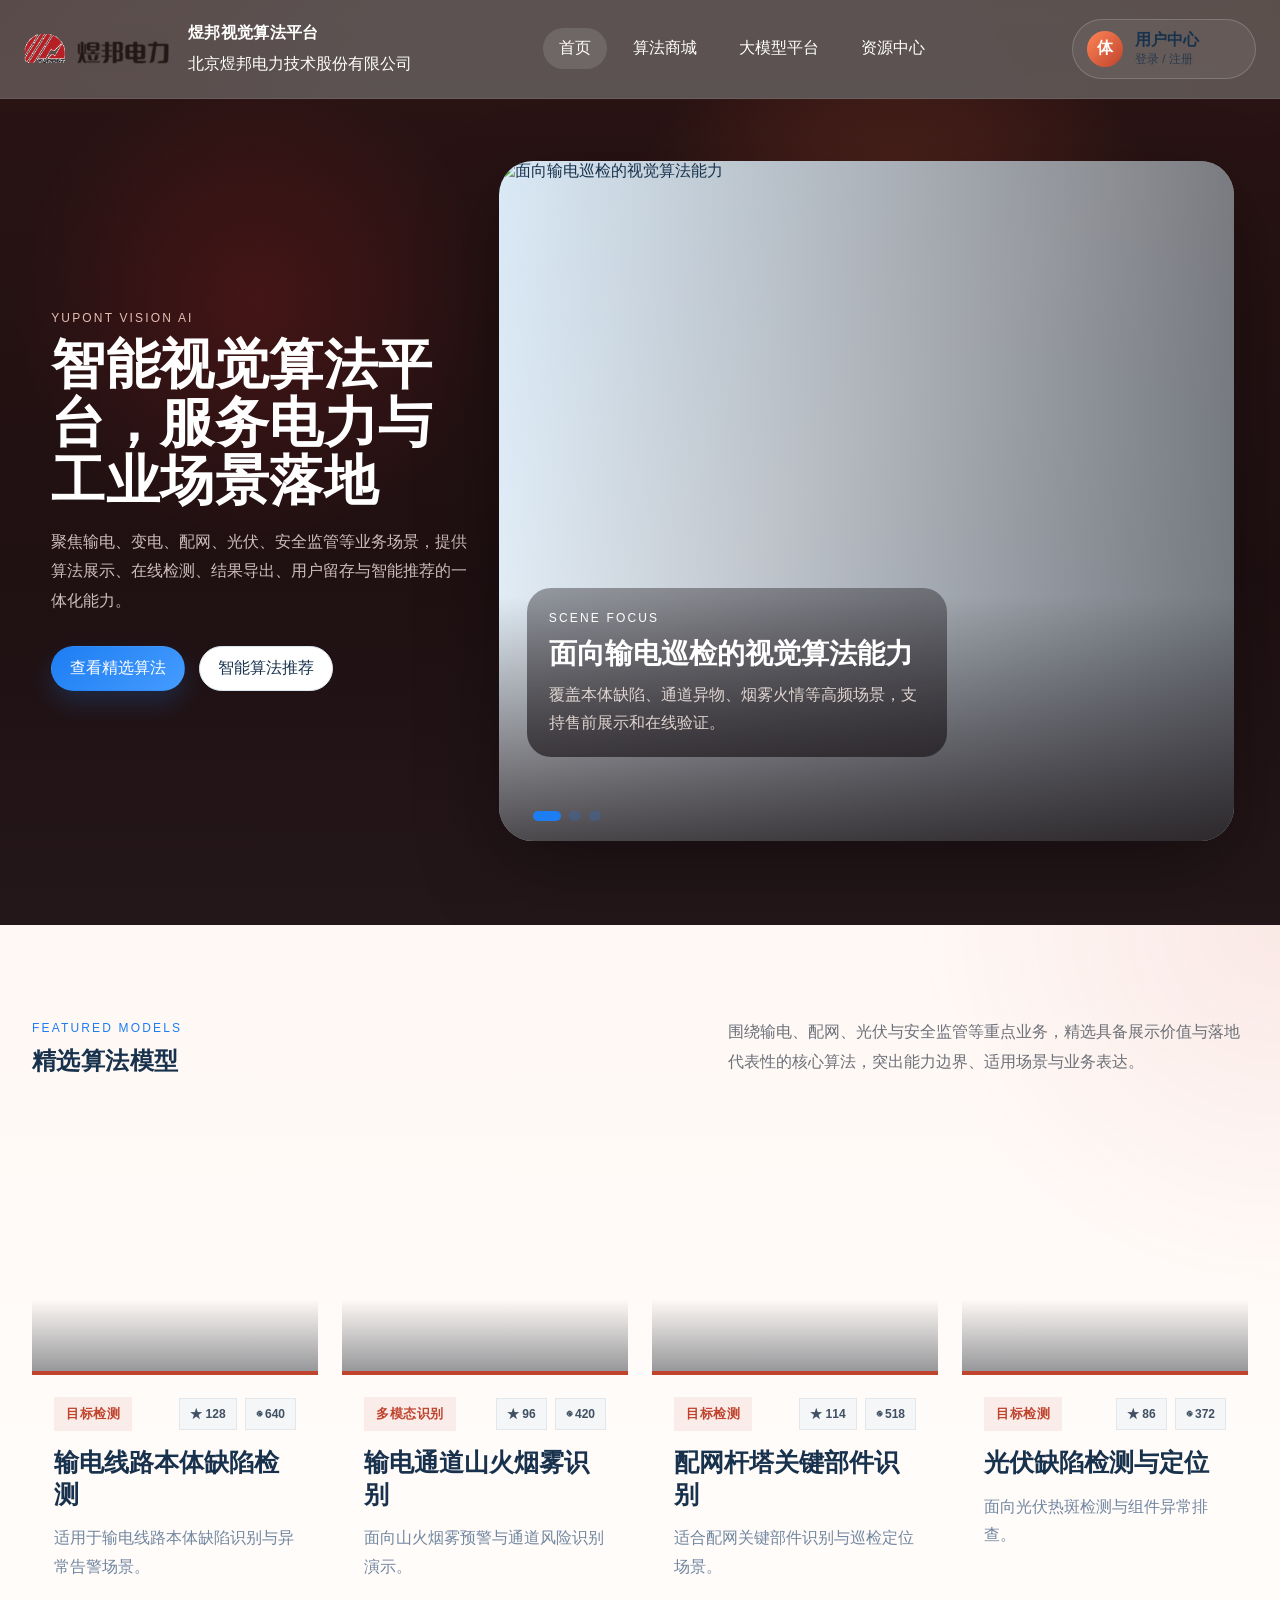
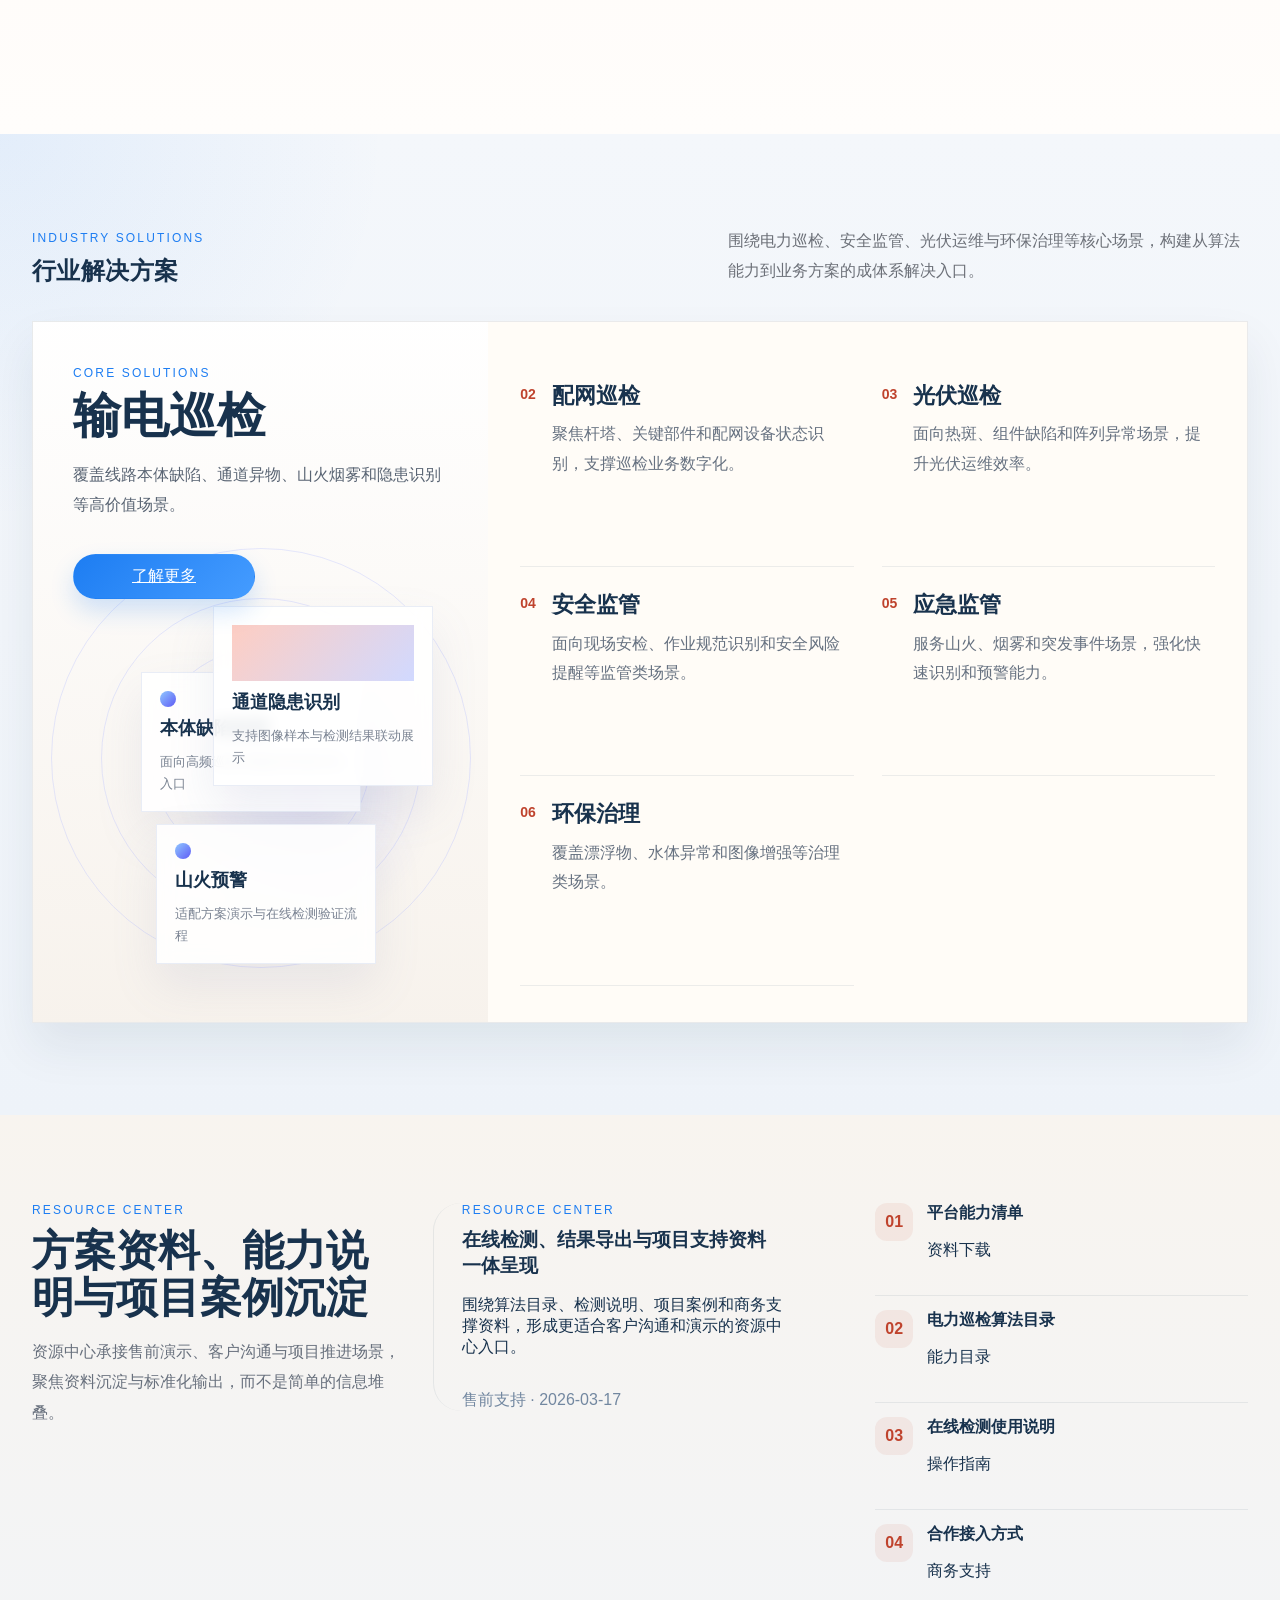
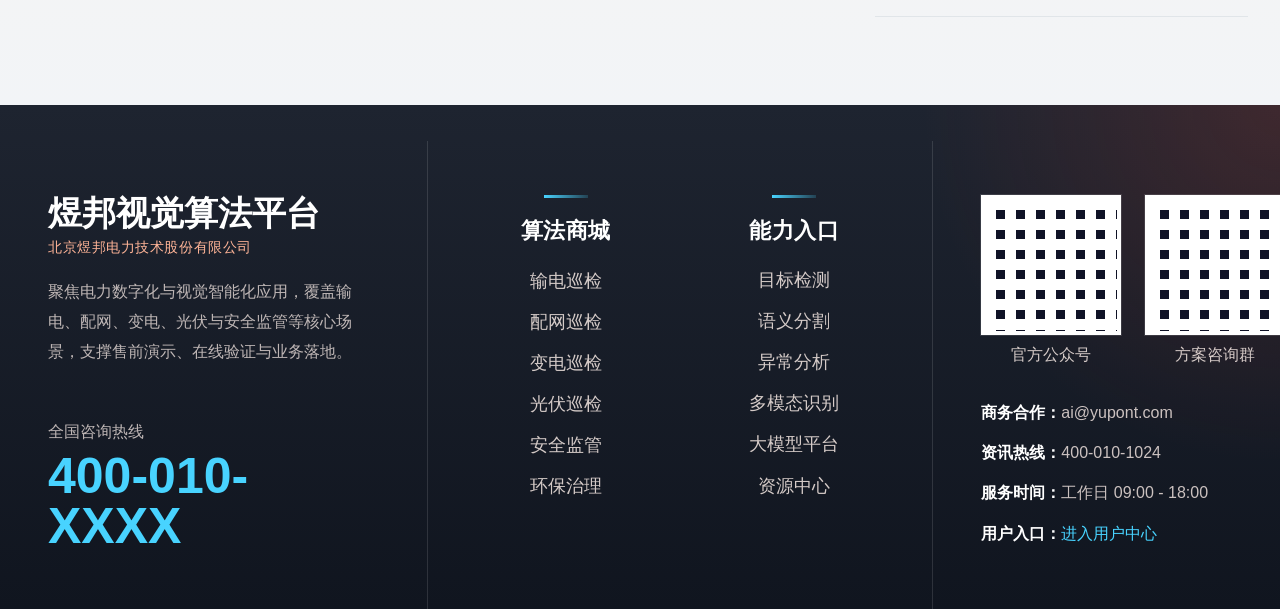
==== Model/index.html @ 0a2700f3 "脚栏效果的优化" ====
<!DOCTYPE html>
<html lang="zh-CN">
<head>
  <meta charset="UTF-8">
  <meta name="viewport" content="width=device-width, initial-scale=1.0">
  <title>煜邦视觉算法平台</title>
  <link rel="stylesheet" href="./styles.css">
</head>
<body class="page-home" data-page="home">
  <div class="page-bg"></div>
  <header class="site-header"></header>

  <main class="main-shell">
    <section id="homeView">
      <section class="home-section home-hero">
        <div class="section-inner hero-shell">
          <div class="hero-copy-block">
            <p class="eyebrow">YUPONT VISION AI</p>
            <h1>智能视觉算法平台，服务电力与工业场景落地</h1>
            <p class="hero-lead">聚焦输电、变电、配网、光伏、安全监管等业务场景，提供算法展示、在线检测、结果导出、用户留存与智能推荐的一体化能力。</p>
            <div class="hero-action-row">
              <a class="primary-btn" href="./market.html">查看精选算法</a>
              <button class="ghost-btn" type="button" id="openRecommendModal">智能算法推荐</button>
            </div>
          </div>
          <div class="hero-visual">
            <div class="hero-main">
              <div class="hero-slides" id="heroSlides"></div>
              <div class="hero-dots" id="heroDots"></div>
            </div>
          </div>
        </div>
      </section>

      <section class="home-section algorithm-band home-band-contrast-a">
        <div class="section-inner">
          <div class="section-head home-head split-head">
            <div>
              <p class="eyebrow">Featured Models</p>
              <h2>精选算法模型</h2>
            </div>
            <p class="section-intro">围绕输电、配网、光伏与安全监管等重点业务，精选具备展示价值与落地代表性的核心算法，突出能力边界、适用场景与业务表达。</p>
          </div>
          <div class="algo-grid home-algo-grid" id="homeAlgoGrid"></div>
        </div>
      </section>

      <section class="home-section solution-band home-band-contrast-b">
        <div class="section-inner">
          <div class="section-head home-head split-head">
            <div>
              <p class="eyebrow">Industry Solutions</p>
              <h2>行业解决方案</h2>
            </div>
            <p class="section-intro">围绕电力巡检、安全监管、光伏运维与环保治理等核心场景，构建从算法能力到业务方案的成体系解决入口。</p>
          </div>
          <div class="solution-showcase">
            <div class="solution-feature" id="solutionFeature"></div>
            <div class="solution-list-grid" id="industryGrid"></div>
          </div>
        </div>
      </section>

      <section class="home-section resource-band">
        <div class="section-inner proof-layout">
          <div class="proof-copy">
            <p class="eyebrow">Resource Center</p>
            <h2>方案资料、能力说明与项目案例沉淀</h2>
            <p>资源中心承接售前演示、客户沟通与项目推进场景，聚焦资料沉淀与标准化输出，而不是简单的信息堆叠。</p>
          </div>
          <div class="news-main" id="newsMain"></div>
          <div class="news-side" id="resourceList"></div>
        </div>
      </section>

      <section class="home-section business-band">
        <div class="section-inner business-footer">
          <div class="business-footer-grid">
            <section class="business-column business-company">
              <div class="footer-brand-block">
                <strong>煜邦视觉算法平台</strong>
                <span>北京煜邦电力技术股份有限公司</span>
              </div>
              <p>聚焦电力数字化与视觉智能化应用，覆盖输电、配网、变电、光伏与安全监管等核心场景，支撑售前演示、在线验证与业务落地。</p>
              <div class="footer-hotline">
                <span>全国咨询热线</span>
                <strong>400-010-XXXX</strong>
              </div>
            </section>

            <section class="business-column business-market-links">
              <div class="footer-link-group">
                <h3>算法商城</h3>
                <div class="footer-link-list">
                  <a href="./market.html">输电巡检</a>
                  <a href="./market.html">配网巡检</a>
                  <a href="./market.html">变电巡检</a>
                  <a href="./market.html">光伏巡检</a>
                  <a href="./market.html">安全监管</a>
                  <a href="./market.html">环保治理</a>
                </div>
              </div>
              <div class="footer-link-group">
                <h3>能力入口</h3>
                <div class="footer-link-list">
                  <a href="./market.html">目标检测</a>
                  <a href="./market.html">语义分割</a>
                  <a href="./market.html">异常分析</a>
                  <a href="./market.html">多模态识别</a>
                  <a href="./llm.html">大模型平台</a>
                  <a href="./resources.html">资源中心</a>
                </div>
              </div>
            </section>

            <section class="business-column business-contact">
              <div class="footer-qrcode-row">
                <div class="footer-qrcode">
                  <div class="qrcode-placeholder"></div>
                  <span>官方公众号</span>
                </div>
                <div class="footer-qrcode">
                  <div class="qrcode-placeholder"></div>
                  <span>方案咨询群</span>
                </div>
              </div>
              <div class="footer-contact-list">
                <p><strong>商务合作：</strong>ai@yupont.com</p>
                <p><strong>资讯热线：</strong>400-010-1024</p>
                <p><strong>服务时间：</strong>工作日 09:00 - 18:00</p>
                <p><strong>用户入口：</strong><a href="./user.html">进入用户中心</a></p>
              </div>
            </section>
          </div>
        </div>
      </section>
    </section>
  </main>

  <div class="modal-shell" id="recommendModal">
    <div class="modal-mask" data-close-modal="recommendModal"></div>
    <div class="modal-card recommend-card">
      <button class="modal-close" type="button" data-close-modal="recommendModal">×</button>
      <div class="modal-head">
        <p class="eyebrow">Smart Recommendation</p>
        <h3>智能算法推荐</h3>
        <p>输入应用场景、目标对象与业务要求，系统会提取关键词并推荐最匹配的算法。</p>
      </div>
      <div class="recommend-form">
        <textarea id="recommendInput" placeholder="例如：需要对输电线路巡检图片中的异物、烟雾和本体缺陷进行联合识别，并支持导出检测报告。"></textarea>
        <div class="recommend-actions">
          <button class="primary-btn" type="button" id="runRecommendBtn">开始推荐</button>
        </div>
      </div>
      <div class="recommend-result" id="recommendResult"></div>
    </div>
  </div>

  <script src="./platform-data.js"></script>
  <script src="./common.js"></script>
  <script src="./app.js"></script>
</body>
</html>
---- Model/styles.css ----
:root {
  --bg: #f6f9fc;
  --surface: #ffffff;
  --surface-soft: #f2f7fb;
  --text: #18324d;
  --muted: #7287a0;
  --line: #dbe7f1;
  --primary: #1d7df2;
  --primary-soft: #e8f2ff;
  --secondary: #14b89a;
  --shadow: 0 18px 42px rgba(29, 73, 124, 0.08);
  --radius-xl: 28px;
  --radius-lg: 20px;
  --radius-md: 16px;
}

* { box-sizing: border-box; }

body {
  margin: 0;
  color: var(--text);
  font-family: "Segoe UI Variable", "Microsoft YaHei", sans-serif;
  background: var(--bg);
  overflow-x: hidden;
}

button, input, select { font: inherit; }

.page-bg {
  position: fixed;
  inset: 0;
  background:
    radial-gradient(circle at top left, rgba(29, 125, 242, 0.12), transparent 25%),
    radial-gradient(circle at top right, rgba(20, 184, 154, 0.1), transparent 22%),
    linear-gradient(180deg, #ffffff 0%, #f6f9fc 100%);
  z-index: -1;
}

.site-header {
  position: sticky;
  top: 0;
  z-index: 20;
  backdrop-filter: blur(14px);
  background: rgba(255, 255, 255, 0.88);
  border-bottom: 1px solid rgba(219, 231, 241, 0.9);
}

.header-inner,
.section-head,
.hero,
.toolbar-row,
.market-layout,
.history-toolbar,
.report-actions,
.drawer-head,
.drawer-layout {
  display: flex;
  gap: 16px;
}

.header-inner,
.section-head,
.history-toolbar,
.drawer-head {
  align-items: center;
  justify-content: space-between;
}

.header-inner {
  max-width: 1360px;
  margin: 0 auto;
  padding: 18px 24px;
}

.brand {
  display: flex;
  align-items: center;
  gap: 14px;
  color: inherit;
  text-decoration: none;
}

.brand-logo {
  display: flex;
  align-items: center;
  justify-content: center;
  flex: 0 0 auto;
}

.brand-logo img {
  width: 150px;
  height: auto;
  display: block;
}

.brand-copy, .top-nav, .header-actions, .pill-group, .toolbar-group, .history-tabs {
  display: flex;
  flex-wrap: wrap;
  gap: 10px;
}

.brand-copy {
  flex-direction: column;
}

.brand-copy strong,
.hero-slide h1,
.section-head h2,
.banner-card h2,
.detail-panel h3,
.info-card h3,
.drawer-head h3 {
  font-family: "Bahnschrift", "Segoe UI Variable", sans-serif;
  letter-spacing: 0.02em;
}

.brand-copy span,
.hero-slide p,
.stat-card p,
.algo-card p,
.industry-card p,
.info-card p,
.summary-card p,
.status-card p,
.empty-detail p,
.report-box p,
.contact-list,
.detail-body p {
  color: var(--muted);
}

.nav-link, .ghost-btn, .primary-btn, .history-tab, .tab-pill, .status-pill {
  border: 1px solid transparent;
  transition: all 0.22s ease;
}

.nav-link {
  border: 0;
  background: transparent;
  padding: 10px 16px;
  border-radius: 999px;
  cursor: pointer;
  color: var(--text);
}

.nav-link.active, .nav-link:hover, .history-tab.active, .tab-pill.active {
  color: var(--primary);
  background: var(--primary-soft);
}

.ghost-btn, .primary-btn, .history-tab {
  display: inline-flex;
  align-items: center;
  justify-content: center;
  padding: 11px 18px;
  border-radius: 999px;
  cursor: pointer;
}

.ghost-btn {
  background: #fff;
  color: var(--text);
  border-color: var(--line);
}

.primary-btn {
  color: #fff;
  background: linear-gradient(135deg, var(--primary), #459cff);
  box-shadow: 0 12px 24px rgba(29, 125, 242, 0.2);
}

.small { padding: 9px 14px; }
.full { width: 100%; }

.ghost-btn:hover, .primary-btn:hover, .algo-card:hover, .industry-card:hover, .info-card:hover {
  transform: translateY(-2px);
}

.primary-btn:disabled, .ghost-btn:disabled {
  opacity: 0.5;
  cursor: not-allowed;
  transform: none;
  box-shadow: none;
}

.main-shell {
  max-width: none;
  margin: 0;
  padding: 28px 0 60px;
}

.view { display: none; }
.view.active { display: block; animation: fadeIn 0.25s ease; }

.hero-main, .info-card, .stat-card, .algo-card, .industry-card, .banner-card, .market-toolbar, .detail-panel, .summary-card, .table-wrap, .drawer-panel, .test-config, .test-result, .status-card {
  background: var(--surface);
  border: 1px solid var(--line);
  box-shadow: var(--shadow);
}

.hero { align-items: stretch; }

.hero-main {
  position: relative;
  flex: 1;
  min-height: 480px;
  border-radius: var(--radius-xl);
  overflow: hidden;
}

.hero-slides, .hero-slide { height: 100%; }

.hero-slide {
  position: absolute;
  inset: 0;
  display: flex;
  align-items: flex-end;
  padding: 34px;
  opacity: 0;
  pointer-events: none;
  transition: opacity 0.3s ease;
  background: linear-gradient(135deg, #dff1ff 0%, #eef7ff 45%, #dcefff 100%);
}

.hero-slide.active { opacity: 1; pointer-events: auto; }

.hero-image {
  position: absolute;
  inset: 0;
  width: 100%;
  height: 100%;
  object-fit: cover;
  display: block;
}

.hero-copy {
  display: flex;
  flex-direction: column;
  justify-content: flex-end;
  max-width: 620px;
  min-height: 220px;
}

.hero-copy.overlay {
  padding: 24px 26px;
  width: 560px;
  min-width: 560px;
  height: 220px;
  margin-bottom: 34px;
  border-radius: 24px;
  background: rgba(255, 255, 255, 0.66);
  backdrop-filter: blur(10px);
  box-shadow: 0 18px 36px rgba(24, 50, 77, 0.1);
}

.eyebrow {
  margin: 0 0 10px;
  color: var(--primary);
  font-size: 12px;
  letter-spacing: 0.18em;
  text-transform: uppercase;
}

.hero-slide h1 {
  margin: 0 0 12px;
  font-size: 44px;
  line-height: 1.15;
}

.thumb, .preview-box, .algo-cover, .detail-cover {
  position: relative;
  overflow: hidden;
  border-radius: var(--radius-lg);
}

.preview-box, .algo-cover, .detail-cover {
  background:
    linear-gradient(140deg, rgba(29, 125, 242, 0.18), rgba(20, 184, 154, 0.1)),
    linear-gradient(180deg, #dff0ff 0%, #f6fbff 100%);
}

.preview-box::before, .algo-cover::before, .detail-cover::before {
  content: "";
  position: absolute;
  inset: 0;
  background:
    radial-gradient(circle at 28% 28%, rgba(255, 255, 255, 0.8), transparent 18%),
    linear-gradient(125deg, transparent 0%, rgba(255, 255, 255, 0.52) 46%, transparent 100%);
}
.detail-thumbs, .stats-grid, .summary-grid, .industry-grid, .contact-layout, .algo-grid, .result-grid {
  display: grid;
  gap: 16px;
}

.thumb {
  min-height: 84px;
  background: linear-gradient(135deg, rgba(29, 125, 242, 0.14), rgba(20, 184, 154, 0.1)), #f4f9ff;
  border: 1px solid var(--line);
}

.algo-meta, .detail-actions {
  display: flex;
  gap: 12px;
  flex-wrap: wrap;
}

.hero-dots {
  position: absolute;
  left: 34px;
  bottom: 20px;
  display: flex;
  gap: 8px;
}

.hero-dot {
  width: 10px;
  height: 10px;
  border: 0;
  border-radius: 999px;
  background: rgba(29, 125, 242, 0.22);
  cursor: pointer;
}

.hero-dot.active { width: 28px; background: var(--primary); }

.hero-side {
  width: 420px;
  display: grid;
  gap: 16px;
}

.hero-slide::before {
  content: "";
  position: absolute;
  inset: 0;
  background:
    linear-gradient(90deg, rgba(16, 42, 70, 0.68) 0%, rgba(16, 42, 70, 0.32) 42%, rgba(16, 42, 70, 0.14) 100%),
    linear-gradient(180deg, rgba(255, 255, 255, 0.08), transparent 30%);
}

.hero-slide::after {
  content: "";
  position: absolute;
  inset: auto 0 0 0;
  height: 34%;
  background: linear-gradient(180deg, transparent 0%, rgba(16, 42, 70, 0.3) 100%);
}

.hero-copy,
.hero-slide::before,
.hero-slide::after {
  pointer-events: none;
}

.hero-copy {
  position: relative;
  z-index: 1;
}

.info-card, .banner-card, .detail-panel, .summary-card, .test-config, .test-result, .status-card {
  border-radius: var(--radius-xl);
  padding: 22px;
}

.hero-value,
.stat-card {
  position: relative;
  overflow: hidden;
  isolation: isolate;
}

.hero-value::before,
.stat-card::before {
  content: "";
  position: absolute;
  inset: 0;
  background:
    radial-gradient(circle at top right, rgba(29, 125, 242, 0.16), transparent 34%),
    linear-gradient(135deg, rgba(255, 255, 255, 0.62), rgba(240, 248, 255, 0.16));
  z-index: -2;
}

.hero-value::after,
.stat-card::after {
  content: "";
  position: absolute;
  inset: auto -8% -18% auto;
  width: 140px;
  height: 140px;
  border-radius: 36px;
  background:
    linear-gradient(145deg, rgba(29, 125, 242, 0.14), rgba(20, 184, 154, 0.08)),
    repeating-linear-gradient(
      135deg,
      rgba(255, 255, 255, 0.18) 0,
      rgba(255, 255, 255, 0.18) 8px,
      transparent 8px,
      transparent 18px
    );
  transform: rotate(-18deg);
  z-index: -1;
  opacity: 0.9;
}

.hero-value {
  background:
    linear-gradient(145deg, rgba(255, 255, 255, 0.96), rgba(244, 250, 255, 0.92)),
    var(--surface);
}

.hero-value h3,
.stat-card strong {
  position: relative;
}

.hero-value h3::after {
  content: "";
  display: block;
  width: 64px;
  height: 4px;
  margin-top: 12px;
  border-radius: 999px;
  background: linear-gradient(90deg, var(--primary), rgba(20, 184, 154, 0.7));
}

.hero-value h3, .banner-card h2 { margin: 0 0 10px; }

.stats-grid { grid-template-columns: repeat(2, 1fr); }

.stat-card, .summary-card {
  padding: 18px;
  border-radius: var(--radius-lg);
}

.stat-card {
  background:
    linear-gradient(160deg, rgba(255, 255, 255, 0.98), rgba(244, 249, 255, 0.94)),
    var(--surface);
}

.stat-card span {
  position: relative;
  display: inline-flex;
  align-items: center;
  gap: 8px;
}

.stat-card span::before {
  content: "";
  width: 8px;
  height: 8px;
  border-radius: 999px;
  background: linear-gradient(135deg, var(--primary), var(--secondary));
  box-shadow: 0 0 0 6px rgba(29, 125, 242, 0.08);
}

.stat-card strong, .summary-card strong, .result-card strong {
  display: block;
  margin: 8px 0 6px;
  font-size: 30px;
}

.stat-card.accent {
  background:
    linear-gradient(135deg, rgba(232, 247, 255, 0.96), rgba(238, 255, 250, 0.96)),
    var(--surface);
}

.hero-side > * {
  transition: transform 0.24s ease, box-shadow 0.24s ease;
}

.hero-side > *:hover {
  transform: translateY(-3px);
  box-shadow: 0 22px 44px rgba(29, 73, 124, 0.12);
}

.section-block { margin-top: 28px; }
.section-head h2, .detail-panel h3, .info-card h3 { margin: 0; }

.section-block .section-head {
  margin-bottom: 20px;
}

.section-soft {
  padding: 28px;
  border-radius: var(--radius-xl);
  background: linear-gradient(180deg, rgba(255, 255, 255, 0.72), rgba(242, 247, 251, 0.92));
  border: 1px solid rgba(219, 231, 241, 0.8);
}

.capability-grid,
.business-grid {
  display: grid;
  gap: 16px;
}

.capability-grid {
  grid-template-columns: repeat(4, 1fr);
}

.capability-card,
.resource-card,
.business-card,
.news-feature {
  background: var(--surface);
  border: 1px solid var(--line);
  box-shadow: var(--shadow);
}

.capability-card {
  position: relative;
  padding: 22px;
  border-radius: var(--radius-lg);
  overflow: hidden;
}

.capability-card::after {
  content: "";
  position: absolute;
  inset: auto -10% -24% auto;
  width: 120px;
  height: 120px;
  border-radius: 28px;
  background: linear-gradient(145deg, rgba(29, 125, 242, 0.14), rgba(20, 184, 154, 0.08));
  transform: rotate(-18deg);
}

.capability-index {
  display: inline-flex;
  margin-bottom: 14px;
  padding: 8px 12px;
  border-radius: 999px;
  color: var(--primary);
  background: var(--primary-soft);
  font-weight: 600;
}

.capability-card h3,
.news-body h3,
.business-copy h2,
.business-card strong {
  margin: 0 0 10px;
}

.news-layout {
  display: grid;
  grid-template-columns: 1.4fr 0.8fr;
  gap: 18px;
}

.news-feature {
  display: grid;
  grid-template-columns: 320px 1fr;
  border-radius: var(--radius-xl);
  overflow: hidden;
}

.news-image {
  min-height: 240px;
  background:
    linear-gradient(140deg, rgba(29, 125, 242, 0.18), rgba(20, 184, 154, 0.12)),
    linear-gradient(180deg, #dff0ff 0%, #f6fbff 100%);
  position: relative;
}

.news-image::before {
  content: "";
  position: absolute;
  inset: 0;
  background:
    radial-gradient(circle at 30% 28%, rgba(255, 255, 255, 0.84), transparent 16%),
    linear-gradient(125deg, transparent 0%, rgba(255, 255, 255, 0.46) 46%, transparent 100%);
}

.news-body {
  padding: 24px;
}

.news-meta {
  display: inline-block;
  margin-top: 16px;
  color: var(--muted);
}

.news-side {
  display: grid;
  gap: 14px;
}

.resource-card {
  display: flex;
  gap: 14px;
  align-items: flex-start;
  padding: 18px;
  border-radius: var(--radius-lg);
}

.resource-tag {
  display: inline-flex;
  min-width: 38px;
  height: 38px;
  border-radius: 12px;
  align-items: center;
  justify-content: center;
  background: var(--primary-soft);
  color: var(--primary);
  font-weight: 700;
}

.resource-card strong {
  display: block;
  margin-bottom: 6px;
}

.business-strip {
  display: grid;
  grid-template-columns: 1fr 1.25fr;
  gap: 18px;
  align-items: stretch;
}

.business-copy {
  padding: 12px 0;
}

.business-grid {
  grid-template-columns: repeat(2, 1fr);
}

.business-card {
  padding: 20px;
  border-radius: var(--radius-lg);
}

.business-card span {
  display: block;
  margin-bottom: 10px;
  color: var(--primary);
  font-size: 13px;
}

.business-card.action {
  background: linear-gradient(145deg, rgba(232, 242, 255, 0.95), rgba(242, 251, 248, 0.95));
}

/* Home Page Commercial Layout Overrides */

#homeView {
  display: block;
}

.home-hero {
  display: grid;
  grid-template-columns: 1fr 380px;
  gap: 22px;
  align-items: stretch;
  margin-bottom: 0;
}

.home-hero .hero-main {
  min-height: 620px;
  background: transparent;
  border: 0;
  box-shadow: none;
}

.home-hero .hero-copy.overlay {
  margin: 0 0 54px 8px;
  background: rgba(255, 255, 255, 0.22);
}

.home-hero .hero-copy.overlay .eyebrow,
.home-hero .hero-copy.overlay h1,
.home-hero .hero-copy.overlay p {
  color: #fff;
}

.home-hero .hero-copy.overlay p {
  text-shadow: 0 8px 24px rgba(8, 24, 42, 0.28);
}

.hero-float-panel {
  align-self: end;
  margin-bottom: 28px;
  padding: 26px;
  border-radius: 30px;
  background: rgba(255, 255, 255, 0.74);
  border: 1px solid rgba(255, 255, 255, 0.72);
  backdrop-filter: blur(18px);
  box-shadow: 0 24px 50px rgba(29, 73, 124, 0.12);
}

.hero-panel-copy h3 {
  margin: 0 0 10px;
  font-family: "Bahnschrift", "Segoe UI Variable", sans-serif;
  font-size: 28px;
}

.hero-panel-copy p {
  color: var(--muted);
  line-height: 1.8;
}

.hero-panel-grid {
  display: grid;
  grid-template-columns: repeat(2, 1fr);
  gap: 14px;
  margin-top: 20px;
}

.hero-panel-item {
  padding: 18px 16px;
  border-radius: 18px;
  background: rgba(255, 255, 255, 0.68);
  border: 1px solid rgba(219, 231, 241, 0.86);
}

.hero-panel-item span {
  display: block;
  margin-bottom: 8px;
  color: var(--primary);
  font-size: 13px;
}

.hero-panel-item strong {
  display: block;
  font-size: 24px;
}

.home-band {
  position: relative;
  padding: 68px 0;
}

.home-band::before {
  content: "";
  position: absolute;
  inset: 0;
  z-index: -1;
}

.capability-band::before {
  background: linear-gradient(180deg, rgba(248, 251, 255, 0.94), rgba(243, 247, 251, 0.98));
}

.algorithm-band::before {
  background: linear-gradient(180deg, rgba(255, 255, 255, 0.98), rgba(249, 251, 254, 0.98));
}

.solution-band::before {
  background:
    linear-gradient(180deg, rgba(242, 248, 255, 0.94), rgba(250, 252, 255, 0.99)),
    radial-gradient(circle at top left, rgba(29, 125, 242, 0.08), transparent 26%);
}

.resource-band::before {
  background: linear-gradient(180deg, rgba(255, 255, 255, 0.99), rgba(246, 250, 253, 0.99));
}

.business-band::before {
  background: linear-gradient(180deg, rgba(244, 249, 255, 0.98), rgba(238, 245, 250, 0.99));
}

.home-band .section-head {
  margin-bottom: 24px;
}

.capability-card,
.resource-card,
.business-card,
.news-feature {
  box-shadow: none;
}

.capability-card {
  background: rgba(255, 255, 255, 0.46);
  border: 1px solid rgba(219, 231, 241, 0.5);
  backdrop-filter: blur(10px);
}

.home-algo-grid .algo-card,
.home-industry-grid .industry-card {
  background: transparent;
  border: 0;
  box-shadow: none;
  border-radius: 0;
  padding: 0;
}

.home-algo-grid .algo-card {
  padding-bottom: 8px;
}

.home-algo-grid .algo-cover {
  border-radius: 20px;
}

.home-algo-grid .algo-card h3,
.home-industry-grid .industry-card h3 {
  margin: 12px 0 8px;
}

.solution-layout {
  display: grid;
  grid-template-columns: 320px 1fr;
  gap: 26px;
  align-items: start;
}

.solution-copy {
  padding-top: 8px;
}

.solution-copy p {
  margin: 0 0 18px;
  color: var(--muted);
  line-height: 1.8;
}

.home-industry-grid {
  gap: 28px 22px;
}

.home-industry-grid .industry-card::before {
  content: "";
  display: block;
  width: 100%;
  height: 180px;
  margin-bottom: 14px;
  border-radius: 20px;
  background:
    linear-gradient(140deg, rgba(29, 125, 242, 0.16), rgba(20, 184, 154, 0.1)),
    linear-gradient(180deg, #dff0ff 0%, #f6fbff 100%);
}

.home-industry-grid .industry-card .ghost-btn {
  margin-top: 12px;
}

.news-feature {
  background: rgba(255, 255, 255, 0.72);
  border: 1px solid rgba(219, 231, 241, 0.74);
}

.resource-card {
  background: rgba(255, 255, 255, 0.76);
  border: 1px solid rgba(219, 231, 241, 0.72);
}

.business-strip {
  display: grid;
  grid-template-columns: 1fr 1.25fr;
  gap: 18px;
  align-items: stretch;
}

.business-copy {
  padding: 18px 0;
}

.business-copy p {
  color: var(--muted);
  line-height: 1.8;
}

.business-card {
  background: rgba(255, 255, 255, 0.76);
  border: 1px solid rgba(219, 231, 241, 0.7);
}

.business-card.action {
  background: linear-gradient(145deg, rgba(232, 242, 255, 0.92), rgba(242, 251, 248, 0.92));
}

.algo-grid { grid-template-columns: repeat(auto-fit, minmax(250px, 1fr)); }

.algo-card, .industry-card {
  padding: 16px;
  border-radius: var(--radius-lg);
  cursor: pointer;
}

.algo-cover, .detail-cover {
  min-height: 156px;
  margin-bottom: 14px;
}

.algo-cover,
.detail-cover {
  background-color: transparent;
  background-repeat: no-repeat;
}

.algo-cover::before,
.detail-cover::before {
  content: none;
}

.algo-card.active {
  border-color: #b9d8ff;
  box-shadow: 0 18px 38px rgba(29, 125, 242, 0.12);
}

.status-pill {
  padding: 8px 12px;
  border-radius: 999px;
  background: #f4f8fd;
  color: var(--primary);
  border-color: var(--line);
}

.industry-grid { grid-template-columns: repeat(auto-fit, minmax(260px, 1fr)); }

.market-toolbar {
  padding: 18px;
  border-radius: var(--radius-xl);
  margin: 18px 0;
}

.toolbar-row {
  margin-top: 14px;
  align-items: center;
  justify-content: space-between;
}

.search-group input, .history-filters select, .test-config select {
  min-width: 220px;
  padding: 12px 14px;
  border: 1px solid var(--line);
  border-radius: 14px;
  background: #fff;
  color: var(--text);
}

.tab-pill {
  padding: 10px 16px;
  border-radius: 999px;
  background: #fff;
  border-color: var(--line);
  cursor: pointer;
}

.market-layout { align-items: flex-start; }
.market-grid { flex: 1; }

.detail-panel {
  width: 390px;
  position: sticky;
  top: 94px;
}

.detail-thumbs {
  grid-template-columns: repeat(3, 1fr);
  gap: 10px;
  margin-bottom: 14px;
}

.detail-thumbs .thumb { min-height: 70px; }

.detail-specs {
  display: grid;
  grid-template-columns: repeat(2, 1fr);
  gap: 10px;
  margin: 12px 0;
}

.spec-card {
  padding: 14px;
  border-radius: 14px;
  background: var(--surface-soft);
  border: 1px solid var(--line);
}

.contact-layout {
  margin-top: 18px;
  grid-template-columns: repeat(3, 1fr);
}

.contact-card { min-height: 280px; }

.contact-list {
  padding-left: 18px;
  line-height: 1.9;
}

.summary-grid {
  grid-template-columns: repeat(3, 1fr);
  margin: 18px 0;
}

.history-toolbar { margin-bottom: 18px; }
.history-filters { display: flex; gap: 10px; }

.table-wrap {
  border-radius: var(--radius-xl);
  overflow: hidden;
}

.history-table {
  width: 100%;
  border-collapse: collapse;
}

.history-table th, .history-table td {
  padding: 16px;
  border-bottom: 1px solid var(--line);
  background: #fff;
  text-align: left;
}

.drawer {
  position: fixed;
  inset: 0;
  display: none;
  z-index: 40;
}

.drawer.open { display: block; }

.drawer-mask {
  position: absolute;
  inset: 0;
  background: rgba(14, 34, 58, 0.24);
  backdrop-filter: blur(4px);
}

.drawer-panel {
  position: absolute;
  right: 0;
  top: 0;
  width: min(860px, 100%);
  height: 100%;
  padding: 22px;
  background: #f8fbfe;
}

.icon-btn {
  width: 40px;
  height: 40px;
  border-radius: 999px;
  border: 1px solid var(--line);
  background: #fff;
  cursor: pointer;
}

.drawer-layout { align-items: stretch; }
.test-config { width: 320px; }

.upload-box, .compare-box, .report-box, .result-card {
  border-radius: var(--radius-lg);
}

.upload-box {
  margin-top: 10px;
  padding: 22px;
  border: 1px dashed #b8d7f7;
  background: linear-gradient(135deg, #f1f8ff, #f8fcff);
  cursor: pointer;
}

.thumbs {
  display: flex;
  gap: 10px;
  margin: 16px 0;
}

.thumbs .thumb { width: 76px; }

.test-config label {
  display: block;
  margin-bottom: 14px;
}

.test-config span {
  display: block;
  margin-bottom: 8px;
}

.compare-box, .report-box {
  padding: 16px;
  background: #fff;
  border: 1px solid var(--line);
  margin-top: 16px;
}

.test-result { flex: 1; }
.preview-box { min-height: 290px; }

.preview-label {
  position: absolute;
  left: 16px;
  bottom: 16px;
  padding: 8px 12px;
  border-radius: 999px;
  background: rgba(255, 255, 255, 0.88);
}

.frame {
  position: absolute;
  border: 2px solid #ffc857;
  border-radius: 12px;
  animation: pulse 2.2s infinite;
}

.frame-a { left: 12%; top: 18%; width: 28%; height: 34%; }
.frame-b { left: 52%; top: 24%; width: 20%; height: 24%; animation-delay: 0.35s; }
.frame-c { left: 58%; top: 58%; width: 18%; height: 16%; animation-delay: 0.7s; }

.result-grid {
  grid-template-columns: repeat(3, 1fr);
  margin: 16px 0;
}

.result-card {
  padding: 16px;
  background: #fff;
  border: 1px solid var(--line);
}

.status-ok { color: var(--secondary); background: #e9fbf6; }
.status-pending { color: #c98213; background: #fff6e8; }
.status-waiting { color: var(--primary); background: #edf5ff; }

@keyframes fadeIn {
  from { opacity: 0; transform: translateY(8px); }
  to { opacity: 1; transform: translateY(0); }
}

@keyframes pulse {
  0%, 100% { transform: scale(1); opacity: 0.86; }
  50% { transform: scale(1.02); opacity: 1; }
}

@media (max-width: 1200px) {
  .hero, .market-layout, .drawer-layout, .contact-layout {
    flex-direction: column;
    display: flex;
  }

  .hero-side, .detail-panel, .test-config {
    width: 100%;
    position: static;
  }

  .hero-slide {
    align-items: flex-end;
  }

  .home-hero,
  .solution-layout,
  .news-layout,
  .business-strip,
  .news-feature {
    grid-template-columns: 1fr;
  }

  .hero-float-panel {
    margin-bottom: 0;
  }

  .capability-grid,
  .business-grid {
    grid-template-columns: repeat(2, 1fr);
  }

  .news-layout,
  .business-strip,
  .news-feature {
    grid-template-columns: 1fr;
  }
}

@media (max-width: 760px) {
  .header-inner, .section-head, .toolbar-row, .history-toolbar, .drawer-head, .report-actions {
    flex-direction: column;
    align-items: stretch;
  }

  .top-nav, .header-actions, .history-tabs, .history-filters, .toolbar-group {
    width: 100%;
  }

  .main-shell {
    padding: 18px 16px 50px;
  }

  .hero-slide {
    padding: 22px;
  }

  .hero-slide h1 {
    font-size: 30px;
  }

  .hero-copy.overlay {
    width: 100%;
    min-width: 0;
    height: auto;
    min-height: 220px;
    margin-bottom: 34px;
  }

  .stats-grid, .summary-grid, .contact-layout, .result-grid, .detail-specs, .algo-grid, .industry-grid, .capability-grid, .business-grid, .hero-panel-grid {
    grid-template-columns: 1fr;
  }

  .home-band {
    padding: 48px 0;
  }
}

/* Homepage Redesign */

.page-bg {
  background:
    radial-gradient(circle at top left, rgba(191, 44, 36, 0.12), transparent 24%),
    radial-gradient(circle at top right, rgba(255, 123, 0, 0.08), transparent 20%),
    linear-gradient(180deg, #f5f3ef 0%, #f6f8fb 48%, #eef2f8 100%);
}

.site-header {
  background: rgba(33, 20, 20, 0.72);
  border-bottom: 1px solid rgba(255, 255, 255, 0.08);
}

.site-header .brand,
.site-header .nav-link,
.site-header .ghost-btn,
.site-header .brand-copy span,
.site-header .brand-copy strong {
  color: #fff;
}

.site-header .nav-link.active,
.site-header .nav-link:hover {
  color: #fff;
  background: rgba(255, 255, 255, 0.12);
}

.site-header .ghost-btn {
  background: transparent;
  border-color: rgba(255, 255, 255, 0.18);
}

#homeView {
  width: 100%;
  margin-top: -28px;
  margin-bottom: -60px;
}

#marketView,
#contactView,
#userView {
  max-width: 1360px;
  margin: 0 auto;
  padding: 0 24px;
}

.home-section {
  position: relative;
  width: 100%;
}

.section-inner {
  width: min(1360px, calc(100% - 64px));
  margin: 0 auto;
}

.home-hero {
  min-height: calc(100vh - 74px);
  padding: 42px 0 64px;
  background:
    radial-gradient(circle at 70% 18%, rgba(255, 104, 64, 0.22), transparent 24%),
    radial-gradient(circle at 20% 25%, rgba(180, 32, 32, 0.22), transparent 20%),
    linear-gradient(180deg, #291313 0%, #1f1012 58%, #24171a 100%);
}

.home-hero .section-inner {
  width: 100%;
  margin: 0;
  padding-left: clamp(24px, 4vw, 56px);
  padding-right: clamp(24px, 3vw, 40px);
}

.hero-shell {
  display: flex;
  gap: clamp(20px, 2.6vw, 38px);
  align-items: center;
  min-height: calc(100vh - 180px);
}

.hero-copy-block {
  flex: 0 0 clamp(320px, 33vw, 500px);
  color: #fff;
  align-self: center;
  padding-top: 0;
}

.hero-copy-block .eyebrow {
  color: rgba(255, 213, 199, 0.88);
}

.hero-copy-block h1 {
  margin: 0;
  font-family: "Bahnschrift", "Microsoft YaHei", sans-serif;
  font-size: clamp(42px, 4.2vw, 64px);
  line-height: 1.08;
  letter-spacing: 0.01em;
}

.hero-lead {
  max-width: 520px;
  margin: 18px 0 0;
  color: rgba(255, 240, 235, 0.78);
  font-size: 16px;
  line-height: 1.85;
}

.hero-action-row {
  display: flex;
  gap: 14px;
  align-items: center;
  margin-top: 30px;
}

.hero-visual {
  position: relative;
  flex: 0 0 calc(100vw - clamp(24px, 4vw, 56px) - clamp(24px, 3vw, 40px) - clamp(320px, 33vw, 500px) - clamp(20px, 2.6vw, 38px));
  min-width: 0;
  max-width: 100%;
  margin-left: -8px;
}

.home-hero .hero-main {
  min-height: 680px;
  width: 100%;
  max-width: none;
  border: 0;
  border-radius: 34px;
  overflow: hidden;
  box-shadow: 0 28px 80px rgba(0, 0, 0, 0.34);
}

.hero-slides,
.hero-slide {
  height: 100%;
}

.home-hero .hero-slide {
  padding: 0;
}

.home-hero .hero-slide::before {
  background:
    linear-gradient(90deg, rgba(16, 10, 12, 0.04) 0%, rgba(16, 10, 12, 0.24) 42%, rgba(16, 10, 12, 0.52) 100%),
    linear-gradient(180deg, rgba(255, 255, 255, 0.08), transparent 30%);
}

.home-hero .hero-slide::after {
  height: 36%;
  background: linear-gradient(180deg, transparent 0%, rgba(18, 10, 12, 0.72) 100%);
}

.hero-slide-caption {
  position: absolute;
  left: 28px;
  right: 28px;
  bottom: 84px;
  z-index: 2;
  max-width: 420px;
  padding: 20px 22px;
  border-radius: 24px;
  background: linear-gradient(180deg, rgba(18, 12, 16, 0.36), rgba(18, 12, 16, 0.62));
  backdrop-filter: blur(10px);
}

.hero-slide-caption .eyebrow,
.hero-slide-caption h2,
.hero-slide-caption p {
  color: #fff;
}

.hero-slide-caption .eyebrow {
  margin-bottom: 8px;
}

.hero-slide-caption h2 {
  margin: 0 0 10px;
  font-size: 28px;
  line-height: 1.2;
}

.hero-slide-caption p {
  margin: 0;
  color: rgba(255, 241, 236, 0.82);
  line-height: 1.75;
}

.capability-band {
  padding: 96px 0 84px;
  background: linear-gradient(180deg, #f4f1ec 0%, #f7f7f4 100%);
}

.algorithm-band {
  padding: 92px 0;
  background: linear-gradient(180deg, #faf8f4 0%, #ffffff 100%);
}

.solution-band {
  padding: 92px 0;
  background:
    radial-gradient(circle at top left, rgba(191, 67, 45, 0.08), transparent 22%),
    linear-gradient(180deg, #f7f1ea 0%, #f3ede5 100%);
}

.resource-band {
  padding: 88px 0;
  background: linear-gradient(180deg, #f8f4ef 0%, #f2f4f7 100%);
}

.business-band {
  padding: 36px 0 0;
  background:
    radial-gradient(circle at top right, rgba(193, 59, 42, 0.2), transparent 26%),
    linear-gradient(180deg, #1e2430 0%, #10151f 100%);
}

.business-band .section-inner {
  width: 100%;
  max-width: none;
  margin: 0;
}

.home-head {
  margin-bottom: 34px;
}

.split-head {
  align-items: end;
}

.split-head .section-intro {
  max-width: 520px;
  margin: 0;
  color: #6c7078;
  line-height: 1.9;
}

.capability-grid {
  grid-template-columns: repeat(3, 1fr);
  gap: 36px;
}

.capability-lite {
  padding: 0 24px 0 0;
  background: transparent;
  border: 0;
  box-shadow: none;
}

.capability-lite:not(:last-child) {
  border-right: 1px solid rgba(24, 50, 77, 0.08);
}

.capability-lite .capability-index {
  margin-bottom: 18px;
  padding: 0;
  border-radius: 0;
  background: transparent;
  color: #bf432d;
  font-size: 26px;
}

.capability-lite h3 {
  margin: 0 0 12px;
  font-size: 26px;
}

.capability-lite p {
  margin: 0;
  color: #707888;
  line-height: 1.9;
}

.home-algo-grid {
  grid-template-columns: repeat(4, 1fr);
  gap: 24px;
}

.home-featured-card {
  padding: 0;
  display: block;
  color: var(--text);
  text-decoration: none;
  background: #fff;
  border: 1px solid rgba(24, 50, 77, 0.12);
  border-radius: 0;
  box-shadow: none;
  overflow: hidden;
  transition: transform 0.22s ease, border-color 0.22s ease, box-shadow 0.22s ease;
}

.home-featured-card .algo-cover {
  min-height: 260px;
  margin-bottom: 0;
  border-radius: 0;
  background-size: cover;
  background-position: center;
}

.home-featured-card h3 {
  margin: 0;
  font-size: 25px;
  line-height: 1.25;
}

.home-featured-card p {
  line-height: 1.8;
}

.algo-business-copy {
  min-height: 58px;
  color: #6f7683;
}

.algo-business-meta {
  margin-top: 12px;
}

.status-pill-neutral {
  background: #f3f5f8;
  color: #4d596a;
  border-color: rgba(24, 50, 77, 0.08);
}

.status-pill-accent {
  background: rgba(191, 67, 45, 0.1);
  color: #bf432d;
  border-color: rgba(191, 67, 45, 0.18);
}

.home-featured-card .ghost-btn {
  margin-top: 16px;
}

.sharp-featured-card:hover {
  transform: translateY(-6px);
  border-color: rgba(191, 67, 45, 0.3);
  box-shadow: 0 24px 40px rgba(24, 50, 77, 0.12);
}

.sharp-featured-cover {
  position: relative;
  min-height: 280px;
}

.sharp-featured-cover::after {
  content: "";
  position: absolute;
  inset: auto 0 0 0;
  height: 72px;
  background: linear-gradient(180deg, transparent 0%, rgba(8, 15, 24, 0.42) 100%);
}

.sharp-featured-body {
  padding: 22px 22px 24px;
  border-top: 4px solid #bf432d;
}

.sharp-featured-top {
  display: flex;
  align-items: center;
  justify-content: space-between;
  gap: 12px;
  margin-bottom: 16px;
}

.sharp-featured-type {
  display: inline-flex;
  align-items: center;
  min-height: 34px;
  padding: 0 12px;
  background: rgba(191, 67, 45, 0.08);
  color: #bf432d;
  font-size: 13px;
  font-weight: 700;
  letter-spacing: 0.04em;
  text-transform: uppercase;
}

.sharp-featured-actions {
  display: flex;
  gap: 8px;
  flex-wrap: wrap;
}

.icon-pill {
  display: inline-flex;
  align-items: center;
  gap: 6px;
  min-height: 32px;
  padding: 0 10px;
  background: #f4f6f8;
  color: #415063;
  font-size: 12px;
  font-weight: 600;
  border: 1px solid rgba(24, 50, 77, 0.08);
}

.sharp-featured-text {
  margin: 14px 0 0;
  min-height: 86px;
  color: #5f6876;
}

.home-industry-pills {
  margin-bottom: 24px;
}

.home-industry-grid {
  grid-template-columns: repeat(3, 1fr);
  gap: 20px 28px;
}

.industry-tile {
  padding: 28px 0;
  background: transparent;
  border: 0;
  border-bottom: 1px solid rgba(24, 50, 77, 0.08);
  border-radius: 0;
  box-shadow: none;
}

.industry-icon {
  display: inline-flex;
  align-items: center;
  justify-content: center;
  width: 52px;
  height: 52px;
  margin-bottom: 18px;
  border-radius: 16px;
  background: linear-gradient(145deg, rgba(191, 67, 45, 0.12), rgba(255, 143, 77, 0.08));
  color: #bf432d;
  font-weight: 700;
}

.industry-tile h3 {
  margin: 6px 0 10px;
  font-size: 24px;
}

.industry-tile p {
  line-height: 1.85;
}

.solution-showcase {
  display: grid;
  grid-template-columns: 1.05fr 1.75fr;
  gap: 0;
  border: 1px solid rgba(24, 50, 77, 0.08);
  background: rgba(255, 252, 248, 0.82);
  box-shadow: 0 24px 44px rgba(24, 50, 77, 0.08);
}

.solution-feature {
  position: relative;
  display: flex;
  flex-direction: column;
  justify-content: space-between;
  min-height: 700px;
  padding: 44px 40px 36px;
  background:
    radial-gradient(circle at 60% 68%, rgba(87, 104, 255, 0.12), transparent 24%),
    linear-gradient(180deg, rgba(255, 255, 255, 0.94) 0%, rgba(247, 242, 236, 0.98) 100%);
  overflow: hidden;
}

.solution-feature-copy {
  position: relative;
  z-index: 1;
  max-width: 420px;
}

.solution-feature-copy h3 {
  margin: 0 0 18px;
  font-size: 48px;
  line-height: 1.08;
}

.solution-feature-copy p:last-of-type {
  margin: 0;
  color: #596473;
  line-height: 1.9;
}

.solution-feature-btn {
  margin-top: 34px;
  min-width: 182px;
}

.solution-feature-visual {
  position: relative;
  flex: 1;
  min-height: 380px;
}

.solution-orbit {
  position: absolute;
  inset: auto auto 18px 50%;
  border: 1px solid rgba(173, 183, 255, 0.3);
  border-radius: 999px;
  transform: translateX(-50%);
}

.orbit-a {
  width: 420px;
  height: 420px;
}

.orbit-b {
  width: 320px;
  height: 320px;
  bottom: 68px;
}

.orbit-c {
  width: 220px;
  height: 220px;
  bottom: 118px;
}

.solution-float-card {
  position: absolute;
  display: grid;
  gap: 10px;
  width: 220px;
  padding: 18px 18px 16px;
  background: rgba(255, 255, 255, 0.88);
  border: 1px solid rgba(232, 236, 246, 0.92);
  box-shadow: 0 22px 44px rgba(122, 128, 176, 0.12);
  backdrop-filter: blur(8px);
}

.solution-float-card span {
  width: 16px;
  height: 16px;
  border-radius: 999px;
  background: linear-gradient(135deg, #90c8ff, #5f5bf6);
}

.solution-float-card strong {
  font-size: 18px;
  line-height: 1.3;
}

.solution-float-card p {
  margin: 0;
  color: #7a8392;
  line-height: 1.7;
  font-size: 13px;
}

.float-card-a {
  left: 18%;
  bottom: 174px;
}

.float-card-b {
  right: 4%;
  bottom: 200px;
}

.float-card-c {
  left: 22%;
  bottom: 22px;
}

.float-card-media {
  width: 100%;
  height: 56px;
  background:
    linear-gradient(135deg, rgba(255, 194, 179, 0.8), rgba(204, 213, 255, 0.9)),
    linear-gradient(180deg, #f8fbff 0%, #fff 100%);
}

.solution-list-grid {
  display: grid;
  grid-template-columns: repeat(2, 1fr);
  gap: 0 28px;
  padding: 36px 32px;
  background: rgba(255, 252, 248, 0.92);
}

.industry-solution-item {
  display: grid;
  grid-template-columns: auto 1fr;
  gap: 16px;
  align-items: start;
  padding: 24px 0 34px;
  background: transparent;
  border: 0;
  border-bottom: 1px solid rgba(24, 50, 77, 0.08);
  border-radius: 0;
  box-shadow: none;
  cursor: default;
}

.industry-solution-item:hover {
  transform: none;
}

.industry-item-index {
  color: #bf432d;
  font-size: 14px;
  font-weight: 700;
  line-height: 1.8;
}

.industry-item-copy h3 {
  margin: 0 0 10px;
  font-size: 22px;
  line-height: 1.25;
}

.industry-item-copy p {
  margin: 0;
  color: #667180;
  line-height: 1.85;
}

.proof-layout {
  display: grid;
  grid-template-columns: 0.9fr 1fr 0.9fr;
  gap: 28px;
  align-items: start;
}

.proof-copy h2 {
  margin: 0 0 14px;
  font-size: 42px;
  line-height: 1.12;
}

.proof-copy p:last-child {
  color: #68707d;
  line-height: 1.9;
}

.support-feature,
.support-card {
  background: transparent;
  border: 0;
  box-shadow: none;
}

.support-feature {
  min-height: 100%;
  border-left: 1px solid rgba(24, 50, 77, 0.08);
  padding-left: 28px;
}

.support-feature .news-body {
  padding: 0;
}

.support-card {
  padding: 0 0 18px;
  border-bottom: 1px solid rgba(24, 50, 77, 0.08);
  border-radius: 0;
}

.support-card .resource-tag {
  background: rgba(191, 67, 45, 0.08);
  color: #bf432d;
}

.business-footer {
  width: 100%;
  max-width: none;
  padding: 0;
}

.business-footer-grid {
  display: grid;
  grid-template-columns: 1.35fr 1.6fr 1.1fr;
  gap: 0;
  width: 100%;
  max-width: none;
  margin: 0;
}

.business-column {
  min-width: 0;
  padding: 54px 48px 58px;
}

.business-column + .business-column {
  border-left: 1px solid rgba(255, 255, 255, 0.12);
}

.business-column,
.business-column h3,
.business-column strong,
.business-column span,
.business-column p,
.business-column a {
  color: #fff;
}

.footer-brand-block {
  display: grid;
  gap: 8px;
  margin-bottom: 20px;
}

.footer-brand-block strong {
  font-size: 34px;
  line-height: 1.08;
}

.footer-brand-block span {
  color: #ffb497;
  font-size: 14px;
  letter-spacing: 0.04em;
}

.business-company > p {
  margin: 0;
  color: rgba(255, 241, 236, 0.72);
  max-width: 500px;
  line-height: 1.85;
  font-size: 16px;
}

.footer-hotline {
  margin-top: 56px;
  display: grid;
  gap: 8px;
}

.footer-hotline span {
  color: rgba(255, 241, 236, 0.72);
}

.footer-hotline strong {
  color: #48d3ff;
  font-size: 50px;
  line-height: 1;
}

.business-market-links {
  display: grid;
  grid-template-columns: repeat(2, 1fr);
  gap: 48px;
  align-content: start;
}

.footer-link-group h3 {
  margin: 0 0 20px;
  font-size: 22px;
  font-weight: 700;
  letter-spacing: 0.02em;
}

.footer-link-list {
  display: grid;
  gap: 14px;
}

.footer-link-group:first-child .footer-link-list {
  position: relative;
  padding-top: 2px;
}

.footer-link-group {
  display: grid;
  justify-items: center;
  text-align: center;
  position: relative;
}

.footer-link-group::before {
  content: "";
  display: block;
  width: 44px;
  height: 3px;
  margin-bottom: 18px;
  background: linear-gradient(90deg, #48d3ff, rgba(72, 211, 255, 0.18));
}

.footer-link-list a {
  color: rgba(255, 241, 236, 0.82);
  text-decoration: none;
  font-size: 18px;
  font-weight: 500;
  line-height: 1.5;
  transition: color 0.2s ease, transform 0.2s ease;
}

.footer-link-list a:hover {
  color: #fff;
  transform: translateX(4px);
}

.footer-qrcode-row {
  display: grid;
  grid-template-columns: repeat(2, 1fr);
  gap: 24px;
  margin-bottom: 34px;
}

.footer-qrcode {
  display: grid;
  gap: 10px;
  justify-items: center;
}

.qrcode-placeholder {
  width: 140px;
  height: 140px;
  background:
    linear-gradient(90deg, #fff 11px, transparent 11px) 0 0 / 20px 20px,
    linear-gradient(#fff 11px, transparent 11px) 0 0 / 20px 20px,
    #0f1226;
  border: 4px solid #fff;
  box-shadow: 0 0 0 1px rgba(255, 255, 255, 0.12);
}

.footer-qrcode span {
  color: rgba(255, 241, 236, 0.82);
  font-size: 16px;
}

.footer-contact-list {
  display: grid;
  gap: 14px;
  margin-top: 0;
}

.footer-contact-list p {
  margin: 0;
  color: rgba(255, 241, 236, 0.78);
  font-size: 16px;
  line-height: 1.65;
}

.footer-contact-list strong {
  color: #fff;
}

.footer-contact-list a {
  text-decoration: none;
  color: #48d3ff;
}

.algo-cover,
.detail-cover {
  background-size: cover;
  background-position: center;
}

@media (max-width: 1200px) {
  .hero-shell,
  .proof-layout,
  .business-footer-grid {
    grid-template-columns: 1fr;
  }

  .hero-shell {
    display: grid;
    min-height: auto;
  }

  .home-hero .section-inner {
    width: min(1360px, calc(100% - 48px));
    margin: 0 auto;
    padding-left: 0;
  }

  .home-algo-grid,
  .home-industry-grid,
  .capability-grid {
    grid-template-columns: repeat(2, 1fr);
  }

  .support-feature {
    border-left: 0;
    padding-left: 0;
  }

  .business-column + .business-column {
    border-left: 0;
    border-top: 1px solid rgba(255, 255, 255, 0.12);
  }

  .business-column {
    padding: 38px 32px 40px;
  }

  .footer-hotline {
    margin-top: 40px;
  }

  .footer-hotline strong {
    font-size: 46px;
  }
}

@media (max-width: 760px) {
  #marketView,
  #contactView,
  #userView {
    padding: 0 16px;
  }

  .section-inner {
    width: min(100%, calc(100% - 32px));
  }

  .home-hero {
    min-height: auto;
    padding-top: 52px;
  }

  .hero-shell,
  .home-algo-grid,
  .home-industry-grid,
  .capability-grid,
  .proof-layout {
    grid-template-columns: 1fr;
  }

  .hero-copy-block h1,
  .proof-copy h2 {
    font-size: 34px;
  }

  .hero-action-row {
    flex-direction: column;
    align-items: stretch;
  }

  .home-hero .hero-main {
    min-height: 420px;
    border-radius: 28px;
  }

  .hero-visual {
    flex: 1 1 auto;
    width: 100%;
  }

  .hero-slide-caption {
    left: 18px;
    right: 18px;
    bottom: 64px;
    max-width: none;
    padding: 16px 18px;
  }

  .hero-slide-caption h2 {
    font-size: 22px;
  }

  .capability-lite {
    padding-right: 0;
    padding-bottom: 24px;
    border-right: 0;
    border-bottom: 1px solid rgba(24, 50, 77, 0.08);
  }

  .business-column {
    padding: 26px 22px 28px;
  }

  .business-market-links,
  .footer-qrcode-row {
    grid-template-columns: 1fr;
  }

  .footer-hotline strong {
    font-size: 34px;
  }

  .business-company > p,
  .footer-link-list a,
  .footer-contact-list p {
    font-size: 15px;
  }

  .footer-brand-block strong {
    font-size: 28px;
  }

  .business-market-links {
    gap: 28px;
  }
}

/* Multi-page refresh */

.top-nav .nav-link,
.header-actions a,
.hero-action-row a,
.business-actions a,
.home-featured-card a,
.business-card a {
  text-decoration: none;
}

.page-shell {
  max-width: 1360px;
  margin: 0 auto;
  padding: 0 24px 60px;
}

.site-header-solid {
  background: rgba(31, 20, 22, 0.82);
  border-bottom: 1px solid rgba(255, 255, 255, 0.08);
}

.site-header-solid .brand,
.site-header-solid .nav-link,
.site-header-solid .brand-copy span,
.site-header-solid .brand-copy strong,
.site-header-solid .ghost-btn {
  color: #fff;
}

.site-header-solid .nav-link.active,
.site-header-solid .nav-link:hover {
  color: #fff;
  background: rgba(255, 255, 255, 0.12);
}

.site-header-solid .ghost-btn {
  background: transparent;
  border-color: rgba(255, 255, 255, 0.16);
}

.home-band-contrast-a {
  background:
    radial-gradient(circle at top right, rgba(193, 59, 42, 0.08), transparent 24%),
    linear-gradient(180deg, #fff8f5 0%, #fffdfb 100%);
}

.home-band-contrast-b {
  background:
    radial-gradient(circle at top left, rgba(29, 125, 242, 0.08), transparent 24%),
    linear-gradient(180deg, #f4f7fb 0%, #eef3f9 100%);
}

.page-hero {
  display: grid;
  grid-template-columns: minmax(0, 1fr) 320px;
  gap: 24px;
  margin-top: 22px;
  padding: 38px 40px;
  border-radius: 32px;
  background: linear-gradient(145deg, rgba(42, 19, 23, 0.94), rgba(63, 34, 31, 0.9));
  color: #fff;
  box-shadow: 0 22px 52px rgba(12, 16, 24, 0.14);
}

.page-hero-copy h1 {
  margin: 0 0 12px;
  font-size: 46px;
  line-height: 1.08;
}

.page-hero-copy p:last-child,
.page-hero-aside p {
  color: rgba(255, 241, 236, 0.74);
  line-height: 1.85;
}

.page-hero-aside {
  padding: 24px;
  border-radius: 24px;
  background: rgba(255, 255, 255, 0.06);
  border: 1px solid rgba(255, 255, 255, 0.08);
}

.llm-layout {
  display: grid;
  grid-template-columns: 1.2fr 0.8fr;
  gap: 24px;
  margin-top: 28px;
}

.llm-grid {
  display: grid;
  grid-template-columns: repeat(2, 1fr);
  gap: 20px;
}

.llm-card,
.resource-panel,
.scenario-row {
  background: #fff;
  border: 1px solid rgba(219, 231, 241, 0.82);
  box-shadow: var(--shadow);
}

.llm-card {
  padding: 24px;
  border-radius: 24px;
}

.llm-card.active {
  background: linear-gradient(180deg, rgba(255, 246, 242, 0.94), rgba(255, 255, 255, 0.98));
  border-color: rgba(193, 59, 42, 0.22);
}

.llm-index,
.resource-panel-index {
  display: inline-flex;
  margin-bottom: 14px;
  color: #bf432d;
  font-weight: 700;
}

.llm-scenarios {
  padding: 28px;
  border-radius: 28px;
  background: linear-gradient(180deg, #fff 0%, #f7f9fc 100%);
  border: 1px solid rgba(219, 231, 241, 0.82);
  box-shadow: var(--shadow);
}

.scenario-row {
  padding: 18px;
  border-radius: 20px;
}

.scenario-row + .scenario-row {
  margin-top: 14px;
}

.scenario-row p {
  margin: 8px 0 0;
}

.resource-toolbar {
  display: flex;
  gap: 12px;
  flex-wrap: wrap;
  margin: 28px 0 18px;
}

.resource-grid {
  display: grid;
  gap: 16px;
}

.resource-panel {
  display: grid;
  grid-template-columns: 80px 1fr auto;
  gap: 18px;
  align-items: center;
  padding: 22px;
  border-radius: 24px;
}

.resource-panel h3 {
  margin: 0 0 8px;
}

@media (max-width: 1200px) {
  .page-hero,
  .llm-layout {
    grid-template-columns: 1fr;
  }

  .llm-grid {
    grid-template-columns: 1fr;
  }

  .solution-showcase {
    grid-template-columns: 1fr;
  }

  .solution-feature {
    min-height: 560px;
  }

  .solution-list-grid {
    grid-template-columns: 1fr 1fr;
  }
}

@media (max-width: 760px) {
  .page-shell {
    padding: 0 16px 48px;
  }

  .page-hero {
    padding: 26px 22px;
  }

  .page-hero-copy h1 {
    font-size: 34px;
  }

  .resource-panel {
    grid-template-columns: 1fr;
  }

  .solution-feature {
    min-height: auto;
    padding: 30px 22px 24px;
  }

  .solution-feature-copy h3 {
    font-size: 34px;
  }

  .solution-list-grid {
    grid-template-columns: 1fr;
    padding: 24px 22px;
  }

  .solution-float-card {
    position: relative;
    left: auto;
    right: auto;
    bottom: auto;
    width: 100%;
  }

  .solution-feature-visual {
    display: grid;
    gap: 14px;
    min-height: auto;
    margin-top: 28px;
  }

  .solution-orbit {
    display: none;
  }
}

.header-user-area {
  justify-content: flex-end;
}

.user-menu {
  position: relative;
}

.user-menu-trigger {
  display: flex;
  align-items: center;
  gap: 12px;
  min-width: 184px;
  padding: 10px 14px;
  border: 1px solid rgba(255, 255, 255, 0.18);
  border-radius: 999px;
  background: rgba(255, 255, 255, 0.06);
  color: inherit;
  cursor: pointer;
}

.user-avatar,
.user-summary-avatar {
  display: inline-flex;
  align-items: center;
  justify-content: center;
  border-radius: 999px;
  background: linear-gradient(135deg, #ff8556, #bf432d);
  color: #fff;
  font-weight: 700;
}

.user-avatar {
  width: 36px;
  height: 36px;
  flex: 0 0 auto;
}

.user-trigger-copy {
  display: flex;
  flex-direction: column;
  align-items: flex-start;
  text-align: left;
}

.user-trigger-copy strong,
.user-trigger-copy span {
  color: inherit;
}

.user-trigger-copy span {
  font-size: 12px;
  opacity: 0.78;
}

.user-menu-panel {
  position: absolute;
  top: calc(100% + 12px);
  right: 0;
  display: none;
  min-width: 200px;
  padding: 10px;
  border-radius: 18px;
  background: #fff;
  border: 1px solid rgba(219, 231, 241, 0.92);
  box-shadow: var(--shadow);
}

.user-menu-panel.open {
  display: grid;
}

.user-menu-link {
  padding: 12px 14px;
  border: 0;
  border-radius: 12px;
  background: transparent;
  color: var(--text);
  text-align: left;
  text-decoration: none;
  cursor: pointer;
}

.user-menu-link:hover {
  background: var(--primary-soft);
  color: var(--primary);
}

.modal-shell {
  position: fixed;
  inset: 0;
  display: none;
  align-items: center;
  justify-content: center;
  z-index: 60;
}

.modal-shell.open {
  display: flex;
}

.modal-mask {
  position: absolute;
  inset: 0;
  background: rgba(16, 22, 30, 0.52);
  backdrop-filter: blur(4px);
}

.modal-card {
  position: relative;
  z-index: 1;
  width: min(720px, calc(100% - 32px));
  max-height: calc(100vh - 48px);
  overflow: auto;
  padding: 28px;
  border-radius: 28px;
  background: #fff;
  box-shadow: 0 28px 68px rgba(17, 31, 48, 0.22);
}

.modal-close {
  position: absolute;
  top: 18px;
  right: 18px;
  width: 40px;
  height: 40px;
  border: 0;
  border-radius: 999px;
  background: #f2f5f8;
  color: var(--text);
  cursor: pointer;
}

.modal-head h3 {
  margin: 0 0 10px;
}

.auth-form,
.recommend-form {
  display: grid;
  gap: 14px;
  margin-top: 20px;
}

.auth-form label,
.recommend-form label {
  display: grid;
  gap: 8px;
}

.auth-form input,
.recommend-form textarea,
.combo-actions select {
  width: 100%;
  padding: 13px 14px;
  border: 1px solid var(--line);
  border-radius: 16px;
  background: #fff;
  color: var(--text);
}

.recommend-form textarea {
  min-height: 132px;
  resize: vertical;
}

.recommend-result,
.recommend-grid {
  display: grid;
  gap: 14px;
}

.recommend-result {
  margin-top: 22px;
}

.recommend-keywords {
  display: grid;
  gap: 10px;
}

.recommend-item {
  display: grid;
  gap: 10px;
  padding: 18px;
  border-radius: 20px;
  text-decoration: none;
  color: var(--text);
  background: linear-gradient(180deg, #fff8f5, #fff);
  border: 1px solid rgba(191, 67, 45, 0.12);
}

.breadcrumb {
  display: flex;
  gap: 10px;
  align-items: center;
  margin-top: 10px;
  color: var(--muted);
}

.breadcrumb a {
  color: inherit;
  text-decoration: none;
}

.algorithm-hero,
.algorithm-layout,
.detection-result-layout,
.user-center-shell,
.user-center-header,
.user-summary-card,
.user-summary-meta,
.info-list,
.api-key-item,
.upload-preview,
.panel-head,
.action-row,
.combo-summary,
.combo-actions,
.metrics-grid,
.pdf-preview-grid,
.pdf-preview-item,
.info-row {
  display: flex;
  gap: 16px;
}

.algorithm-hero,
.section-card,
.user-center-nav,
.user-center-main {
  background: #fff;
  border: 1px solid rgba(219, 231, 241, 0.84);
  box-shadow: var(--shadow);
}

.algorithm-hero {
  align-items: center;
  justify-content: space-between;
  margin-top: 18px;
  padding: 28px 32px;
  border-radius: 28px;
}

.algorithm-hero-main {
  display: flex;
  gap: 18px;
  align-items: center;
}

.algorithm-icon {
  display: inline-flex;
  align-items: center;
  justify-content: center;
  width: 68px;
  height: 68px;
  border-radius: 20px;
  background: linear-gradient(145deg, rgba(191, 67, 45, 0.12), rgba(255, 132, 86, 0.18));
  color: #bf432d;
  font-weight: 700;
  font-size: 22px;
}

.algorithm-hero-copy h1 {
  margin: 0 0 10px;
  font-size: 38px;
}

.algorithm-hero-score {
  display: grid;
  gap: 6px;
  justify-items: end;
}

.algorithm-hero-score strong {
  font-size: 38px;
  color: #bf432d;
}

.algorithm-layout {
  align-items: flex-start;
  margin-top: 24px;
}

.detection-panel {
  flex: 1;
  display: grid;
  gap: 20px;
}

.algorithm-sidebar {
  width: 360px;
  display: grid;
  gap: 20px;
}

.section-card {
  padding: 24px;
  border-radius: 24px;
}

.panel-head {
  align-items: center;
  justify-content: space-between;
}

.combo-toggle {
  display: inline-flex;
  gap: 10px;
  align-items: center;
  font-weight: 600;
}

.combo-panel,
.upload-tabs,
.result-detail-list,
.sidebar-spec-list,
.related-list,
.settings-list {
  display: grid;
  gap: 14px;
}

.combo-panel {
  margin: 18px 0;
  padding: 18px;
  border-radius: 20px;
  background: rgba(191, 67, 45, 0.05);
}

.combo-summary,
.combo-actions,
.upload-preview,
.action-row,
.metrics-grid,
.user-center-header,
.user-summary-meta,
.api-key-item,
.info-row {
  justify-content: space-between;
  align-items: center;
}

.combo-tags {
  display: flex;
  gap: 10px;
  flex-wrap: wrap;
}

.combo-tag {
  display: inline-flex;
  gap: 8px;
  align-items: center;
  padding: 8px 12px;
  border-radius: 999px;
  background: #fff;
  border: 1px solid rgba(191, 67, 45, 0.12);
}

.combo-tag button {
  width: 18px;
  height: 18px;
  border: 0;
  border-radius: 999px;
  background: rgba(191, 67, 45, 0.12);
  color: #bf432d;
  cursor: pointer;
}

.upload-zone {
  display: grid;
  gap: 18px;
  padding: 22px;
  margin-top: 18px;
  border: 1px dashed #b8d7f7;
  border-radius: 24px;
  background: linear-gradient(135deg, #f7fbff, #fff);
  cursor: pointer;
}

.upload-zone input {
  display: none;
}

.upload-preview {
  padding-top: 14px;
  border-top: 1px solid rgba(219, 231, 241, 0.92);
}

.upload-thumb,
.favorite-cover {
  width: 120px;
  height: 88px;
  border-radius: 18px;
  background-size: cover;
  background-position: center;
}

.result-preview {
  flex: 0 0 48%;
}

.annotated-preview,
.empty-result {
  position: relative;
  min-height: 340px;
  border-radius: 24px;
  border: 1px solid var(--line);
  background: linear-gradient(145deg, #f8fbff, #fff);
  overflow: hidden;
}

.annotated-preview img {
  width: 100%;
  height: 100%;
  min-height: 340px;
  object-fit: cover;
  display: block;
}

.empty-result {
  display: grid;
  place-items: center;
  padding: 28px;
  text-align: center;
}

.detection-box {
  position: absolute;
  border: 2px solid #ff5d42;
  border-radius: 14px;
}

.detection-box span {
  position: absolute;
  top: -1px;
  left: -1px;
  padding: 5px 10px;
  border-radius: 12px 0 12px 0;
  background: #ff5d42;
  color: #fff;
  font-size: 12px;
}

.detection-box-1 {
  left: 10%;
  top: 18%;
  width: 30%;
  height: 34%;
}

.detection-box-2 {
  left: 52%;
  top: 32%;
  width: 20%;
  height: 24%;
}

.detection-box-3 {
  left: 58%;
  top: 62%;
  width: 16%;
  height: 14%;
}

.result-metrics {
  flex: 1;
  display: grid;
  gap: 16px;
}

.metrics-grid {
  gap: 14px;
}

.metric-card {
  flex: 1;
  padding: 16px;
  border-radius: 18px;
  background: linear-gradient(180deg, #fff8f5, #fff);
  border: 1px solid rgba(191, 67, 45, 0.12);
}

.metric-card span {
  color: var(--muted);
}

.metric-card strong {
  display: block;
  margin-top: 8px;
  font-size: 26px;
}

.result-detail-item,
.related-item {
  display: grid;
  gap: 6px;
  padding: 16px 18px;
  border-radius: 18px;
  border: 1px solid rgba(219, 231, 241, 0.84);
  background: #fff;
}

.related-item {
  text-decoration: none;
  color: var(--text);
}

.sidebar-copy {
  margin: 0;
  color: var(--muted);
  line-height: 1.8;
}

.spec-row {
  display: flex;
  justify-content: space-between;
  gap: 16px;
  padding: 10px 0;
  border-bottom: 1px solid rgba(219, 231, 241, 0.84);
}

.status-chip {
  padding: 9px 14px;
  border-radius: 999px;
  background: rgba(20, 184, 154, 0.12);
  color: var(--secondary);
}

.export-preview-body {
  margin-top: 20px;
}

.code-preview {
  margin: 0;
  padding: 18px;
  border-radius: 20px;
  background: #121c2d;
  color: #62dd8f;
  overflow: auto;
  max-height: 420px;
}

.pdf-preview {
  display: grid;
  gap: 18px;
}

.pdf-preview-head {
  display: flex;
  justify-content: space-between;
  gap: 16px;
  padding-bottom: 14px;
  border-bottom: 1px solid var(--line);
}

.pdf-preview-grid {
  flex-wrap: wrap;
}

.pdf-preview-grid > div,
.pdf-preview-item {
  flex: 1 1 calc(50% - 8px);
  padding: 14px 16px;
  border-radius: 18px;
  background: #f8fafc;
  border: 1px solid var(--line);
}

.modal-actions {
  display: flex;
  justify-content: flex-end;
  gap: 12px;
  margin-top: 20px;
}

.user-center-shell {
  align-items: stretch;
  gap: 22px;
}

.user-center-nav {
  width: 220px;
  display: grid;
  gap: 8px;
  padding: 18px;
  border-radius: 24px;
}

.user-nav-item {
  padding: 14px 16px;
  border: 0;
  border-radius: 16px;
  background: transparent;
  color: var(--text);
  text-align: left;
  cursor: pointer;
}

.user-nav-item.active,
.user-nav-item:hover {
  background: rgba(191, 67, 45, 0.08);
  color: #bf432d;
}

.user-center-main {
  flex: 1;
  padding: 24px;
  border-radius: 24px;
}

.user-center-header {
  margin-bottom: 24px;
}

.user-summary-card h1 {
  margin: 0 0 8px;
}

.user-summary-avatar {
  width: 68px;
  height: 68px;
  font-size: 24px;
}

.user-card-grid {
  display: grid;
  grid-template-columns: repeat(3, 1fr);
  gap: 18px;
}

.favorite-card {
  display: grid;
  gap: 12px;
  padding: 18px;
  border-radius: 20px;
  text-decoration: none;
  color: var(--text);
  background: #fff;
  border: 1px solid rgba(219, 231, 241, 0.84);
  box-shadow: var(--shadow);
}

.favorite-cover {
  width: 100%;
  height: 160px;
}

.info-list {
  display: grid;
}

.info-row {
  padding: 14px 0;
  border-bottom: 1px solid rgba(219, 231, 241, 0.84);
}

.api-key-list {
  display: grid;
  gap: 16px;
}

.api-key-item p {
  margin: 8px 0 0;
  color: var(--muted);
}

.api-key-meta {
  display: grid;
  gap: 8px;
  justify-items: end;
}

@media (max-width: 1200px) {
  .algorithm-layout,
  .user-center-shell,
  .detection-result-layout {
    flex-direction: column;
  }

  .algorithm-sidebar,
  .user-center-nav,
  .result-preview {
    width: 100%;
  }

  .user-card-grid {
    grid-template-columns: repeat(2, 1fr);
  }
}

@media (max-width: 760px) {
  .user-menu-trigger,
  .modal-card,
  .section-card,
  .user-center-main {
    width: 100%;
  }

  .algorithm-hero,
  .algorithm-hero-main,
  .panel-head,
  .combo-summary,
  .combo-actions,
  .action-row,
  .user-center-header,
  .user-summary-card,
  .api-key-item,
  .modal-actions {
    flex-direction: column;
    align-items: stretch;
  }

  .algorithm-hero-score {
    justify-items: start;
  }

  .user-card-grid {
    grid-template-columns: 1fr;
  }
}
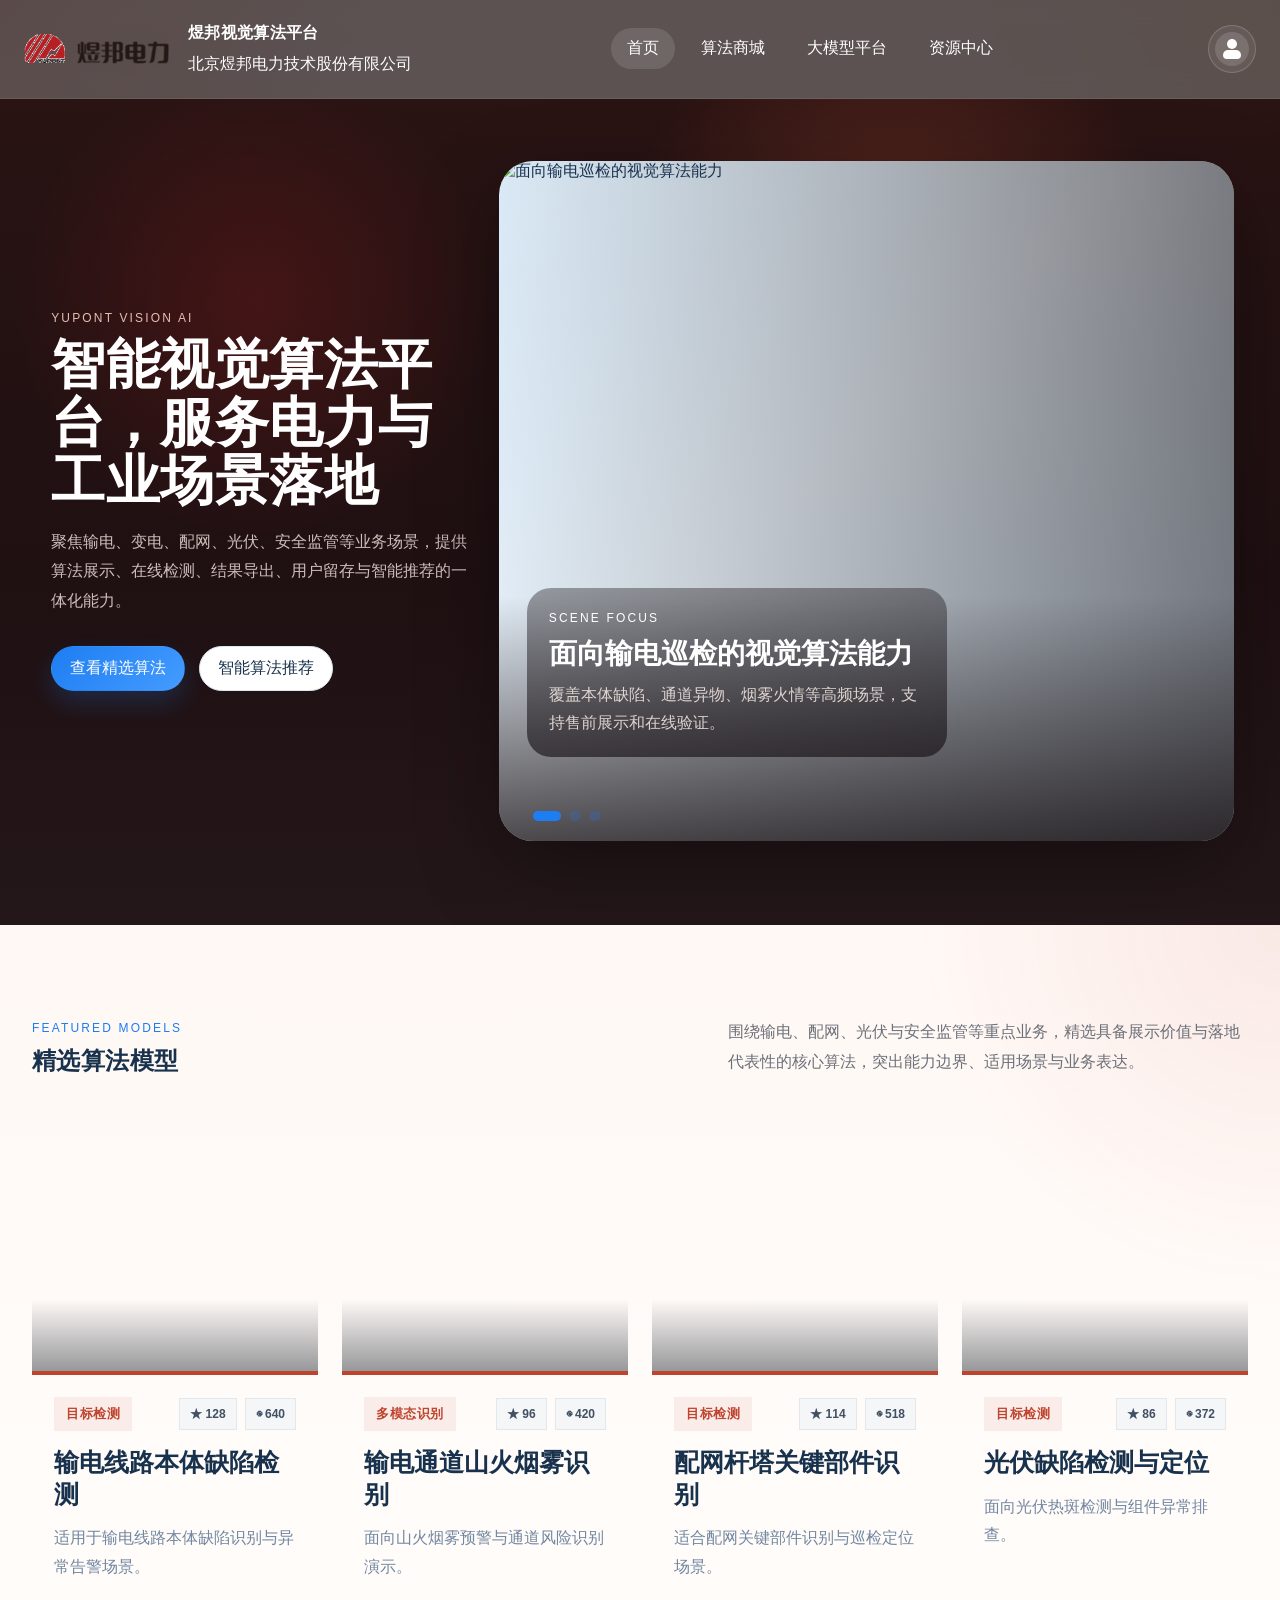
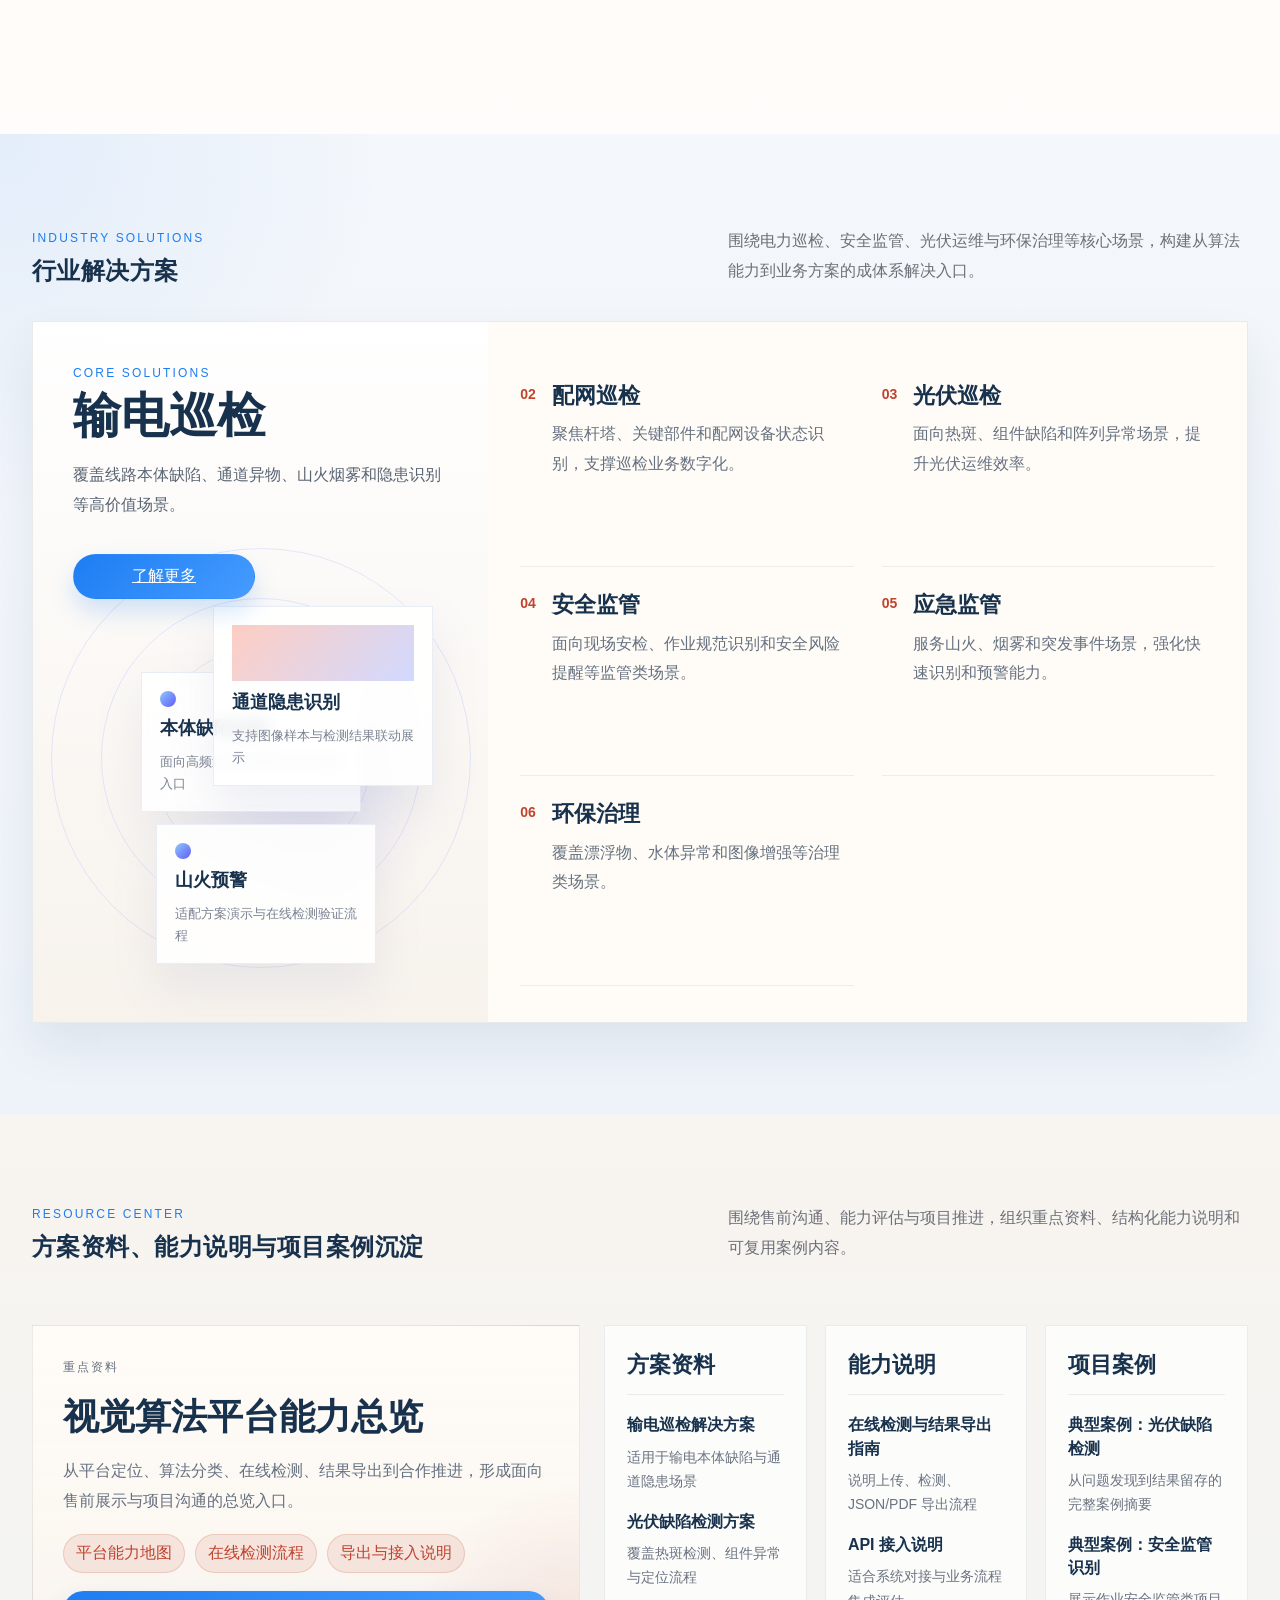
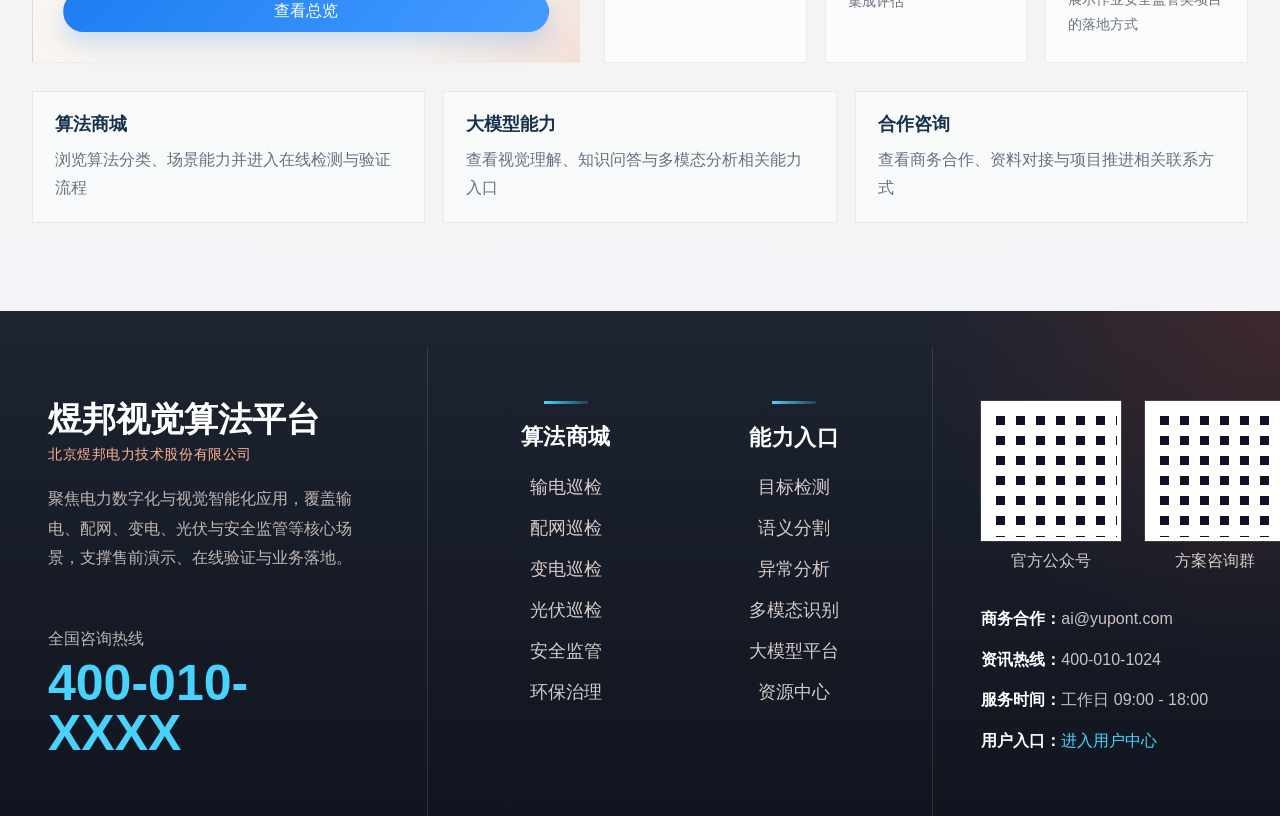
==== commit 7dadacc8: "方案资料、能力说明与项目案例沉淀模块调整" ====
--- a/Model/index.html
+++ b/Model/index.html
@@ -63,13 +63,18 @@
 
       <section class="home-section resource-band">
         <div class="section-inner proof-layout">
-          <div class="proof-copy">
-            <p class="eyebrow">Resource Center</p>
-            <h2>方案资料、能力说明与项目案例沉淀</h2>
-            <p>资源中心承接售前演示、客户沟通与项目推进场景，聚焦资料沉淀与标准化输出，而不是简单的信息堆叠。</p>
+          <div class="section-head home-head split-head">
+            <div>
+              <p class="eyebrow">Resource Center</p>
+              <h2>方案资料、能力说明与项目案例沉淀</h2>
+            </div>
+            <p class="section-intro">围绕售前沟通、能力评估与项目推进，组织重点资料、结构化能力说明和可复用案例内容。</p>
           </div>
-          <div class="news-main" id="newsMain"></div>
-          <div class="news-side" id="resourceList"></div>
+          <div class="resource-hub">
+            <div class="resource-feature" id="newsMain"></div>
+            <div class="resource-groups" id="resourceList"></div>
+          </div>
+          <div class="resource-actions" id="resourceActions"></div>
         </div>
       </section>
 
@@ -156,6 +161,36 @@
     </div>
   </div>
 
+  <div class="modal-shell" id="cooperationModal">
+    <div class="modal-mask" data-close-modal="cooperationModal"></div>
+    <div class="modal-card cooperation-card">
+      <button class="modal-close" type="button" data-close-modal="cooperationModal">×</button>
+      <div class="modal-head">
+        <p class="eyebrow">Cooperation</p>
+        <h3>合作咨询信息</h3>
+        <p>如需方案演示、资料对接、测试支持或项目合作，可通过以下方式联系。</p>
+      </div>
+      <div class="cooperation-grid">
+        <div class="cooperation-item">
+          <strong>商务合作</strong>
+          <p>ai@yupont.com</p>
+        </div>
+        <div class="cooperation-item">
+          <strong>资讯热线</strong>
+          <p>400-010-1024</p>
+        </div>
+        <div class="cooperation-item">
+          <strong>服务时间</strong>
+          <p>工作日 09:00 - 18:00</p>
+        </div>
+        <div class="cooperation-item">
+          <strong>合作方向</strong>
+          <p>方案演示 / 资料申请 / 能力交流 / 项目推进</p>
+        </div>
+      </div>
+    </div>
+  </div>
+
   <script src="./platform-data.js"></script>
   <script src="./common.js"></script>
   <script src="./app.js"></script>
--- a/Model/styles.css
+++ b/Model/styles.css
@@ -1831,48 +1831,123 @@
 
 .proof-layout {
   display: grid;
-  grid-template-columns: 0.9fr 1fr 0.9fr;
   gap: 28px;
-  align-items: start;
-}
-
-.proof-copy h2 {
-  margin: 0 0 14px;
-  font-size: 42px;
+}
+
+.resource-hub {
+  display: grid;
+  grid-template-columns: 0.92fr 1.08fr;
+  gap: 24px;
+  align-items: stretch;
+}
+
+.resource-feature-card,
+.resource-group-panel,
+.resource-action-card {
+  background: rgba(255, 255, 255, 0.72);
+  border: 1px solid rgba(24, 50, 77, 0.08);
+  border-radius: 0;
+}
+
+.resource-feature-card {
+  display: grid;
+  gap: 18px;
+  min-height: 100%;
+  padding: 30px;
+  background:
+    radial-gradient(circle at bottom right, rgba(191, 67, 45, 0.12), transparent 28%),
+    linear-gradient(180deg, rgba(255, 251, 247, 0.98), rgba(250, 245, 239, 0.94));
+}
+
+.resource-feature-card h3 {
+  margin: 0;
+  font-size: 36px;
   line-height: 1.12;
 }
 
-.proof-copy p:last-child {
-  color: #68707d;
+.resource-feature-card p {
+  margin: 0;
+  color: #667180;
   line-height: 1.9;
 }
 
-.support-feature,
-.support-card {
-  background: transparent;
-  border: 0;
-  box-shadow: none;
-}
-
-.support-feature {
-  min-height: 100%;
-  border-left: 1px solid rgba(24, 50, 77, 0.08);
-  padding-left: 28px;
-}
-
-.support-feature .news-body {
-  padding: 0;
-}
-
-.support-card {
-  padding: 0 0 18px;
+.resource-highlight-list {
+  display: flex;
+  flex-wrap: wrap;
+  gap: 10px;
+}
+
+.resource-groups {
+  display: grid;
+  grid-template-columns: repeat(3, 1fr);
+  gap: 18px;
+}
+
+.resource-group-panel {
+  padding: 24px 22px;
+}
+
+.resource-group-head {
+  margin-bottom: 18px;
+  padding-bottom: 14px;
   border-bottom: 1px solid rgba(24, 50, 77, 0.08);
-  border-radius: 0;
-}
-
-.support-card .resource-tag {
-  background: rgba(191, 67, 45, 0.08);
-  color: #bf432d;
+}
+
+.resource-group-head h3 {
+  margin: 0;
+  font-size: 22px;
+}
+
+.resource-group-list {
+  display: grid;
+  gap: 16px;
+}
+
+.resource-group-item strong {
+  display: block;
+  margin-bottom: 8px;
+  line-height: 1.45;
+}
+
+.resource-group-item p {
+  margin: 0;
+  color: #6a7380;
+  line-height: 1.75;
+  font-size: 14px;
+}
+
+.resource-actions {
+  display: grid;
+  grid-template-columns: repeat(3, 1fr);
+  gap: 18px;
+}
+
+.resource-action-card {
+  display: grid;
+  gap: 10px;
+  padding: 20px 22px;
+  text-decoration: none;
+  color: var(--text);
+  background: rgba(255, 255, 255, 0.56);
+}
+
+.resource-action-card strong {
+  font-size: 18px;
+}
+
+.resource-action-card p {
+  margin: 0;
+  color: #67717e;
+  line-height: 1.75;
+}
+
+.resource-action-card:hover {
+  border-color: rgba(191, 67, 45, 0.24);
+  transform: translateY(-2px);
+}
+
+.resource-feature-link {
+  text-decoration: none;
 }
 
 .business-footer {
@@ -2388,6 +2463,15 @@
   .solution-list-grid {
     grid-template-columns: 1fr 1fr;
   }
+
+  .resource-hub,
+  .resource-actions {
+    grid-template-columns: 1fr;
+  }
+
+  .resource-groups {
+    grid-template-columns: 1fr;
+  }
 }
 
 @media (max-width: 760px) {
@@ -2419,6 +2503,21 @@
   .solution-list-grid {
     grid-template-columns: 1fr;
     padding: 24px 22px;
+  }
+
+  .resource-feature-card,
+  .resource-group-panel,
+  .resource-action-card {
+    padding-left: 20px;
+    padding-right: 20px;
+  }
+
+  .resource-feature-card h3 {
+    font-size: 30px;
+  }
+
+  .cooperation-grid {
+    grid-template-columns: 1fr;
   }
 
   .solution-float-card {
@@ -2452,9 +2551,10 @@
 .user-menu-trigger {
   display: flex;
   align-items: center;
-  gap: 12px;
-  min-width: 184px;
-  padding: 10px 14px;
+  justify-content: center;
+  width: 48px;
+  height: 48px;
+  padding: 0;
   border: 1px solid rgba(255, 255, 255, 0.18);
   border-radius: 999px;
   background: rgba(255, 255, 255, 0.06);
@@ -2474,9 +2574,37 @@
 }
 
 .user-avatar {
-  width: 36px;
-  height: 36px;
+  width: 34px;
+  height: 34px;
   flex: 0 0 auto;
+}
+
+.user-avatar-guest {
+  position: relative;
+  background: rgba(255, 255, 255, 0.14);
+}
+
+.user-avatar-guest::before,
+.user-avatar-guest::after {
+  content: "";
+  position: absolute;
+  left: 50%;
+  transform: translateX(-50%);
+  background: #fff;
+}
+
+.user-avatar-guest::before {
+  top: 7px;
+  width: 10px;
+  height: 10px;
+  border-radius: 999px;
+}
+
+.user-avatar-guest::after {
+  bottom: 7px;
+  width: 18px;
+  height: 9px;
+  border-radius: 10px 10px 8px 8px;
 }
 
 .user-trigger-copy {
@@ -2513,6 +2641,51 @@
   display: grid;
 }
 
+.user-menu-summary {
+  display: grid;
+  gap: 4px;
+  padding: 10px 12px 12px;
+  border-bottom: 1px solid rgba(219, 231, 241, 0.92);
+  margin-bottom: 6px;
+}
+
+.user-menu-summary strong {
+  color: var(--text);
+}
+
+.user-menu-summary span {
+  color: var(--muted);
+  font-size: 12px;
+}
+
+.cooperation-card {
+  width: min(680px, calc(100% - 32px));
+}
+
+.cooperation-grid {
+  display: grid;
+  grid-template-columns: repeat(2, 1fr);
+  gap: 16px;
+  margin-top: 22px;
+}
+
+.cooperation-item {
+  padding: 18px;
+  border: 1px solid rgba(24, 50, 77, 0.08);
+  background: linear-gradient(180deg, #fffaf7, #fff);
+}
+
+.cooperation-item strong {
+  display: block;
+  margin-bottom: 10px;
+}
+
+.cooperation-item p {
+  margin: 0;
+  color: #64707d;
+  line-height: 1.75;
+}
+
 .user-menu-link {
   padding: 12px 14px;
   border: 0;
@@ -2556,7 +2729,7 @@
   max-height: calc(100vh - 48px);
   overflow: auto;
   padding: 28px;
-  border-radius: 28px;
+  border-radius: 0;
   background: #fff;
   box-shadow: 0 28px 68px rgba(17, 31, 48, 0.22);
 }
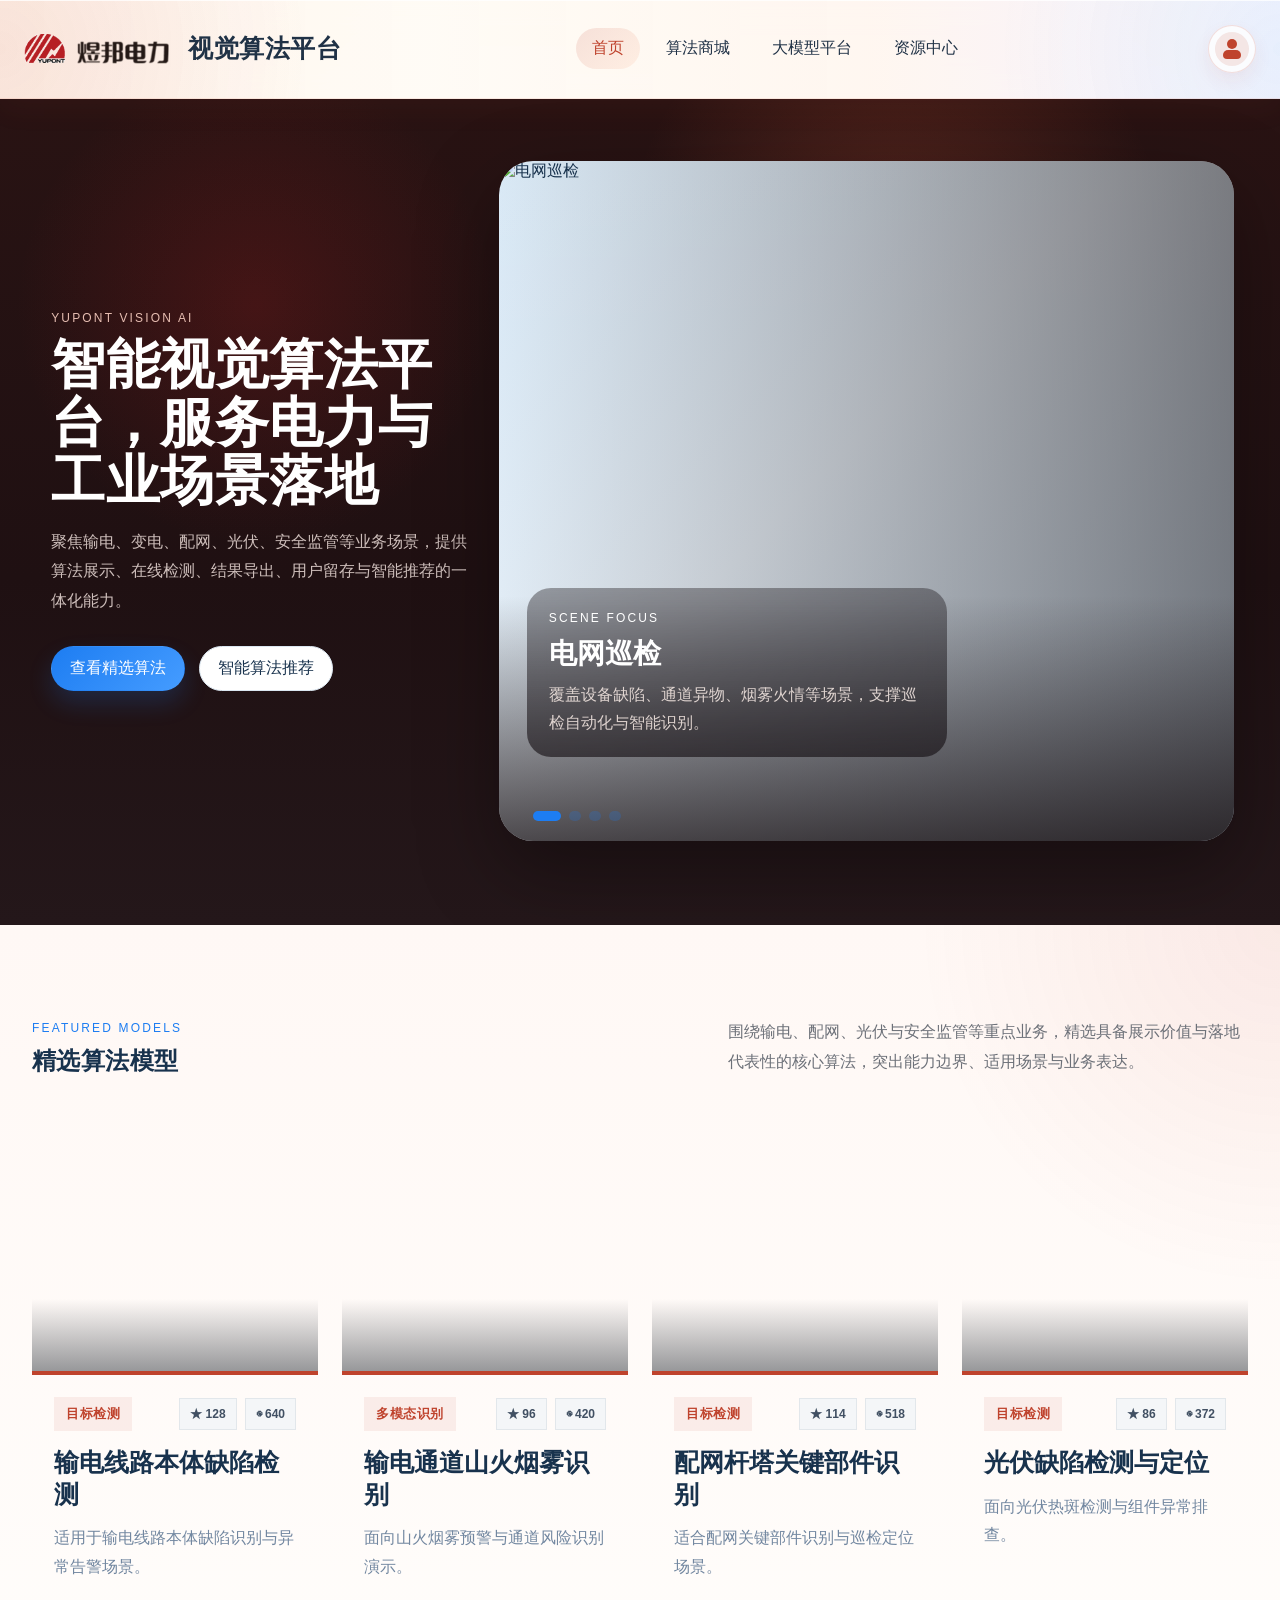
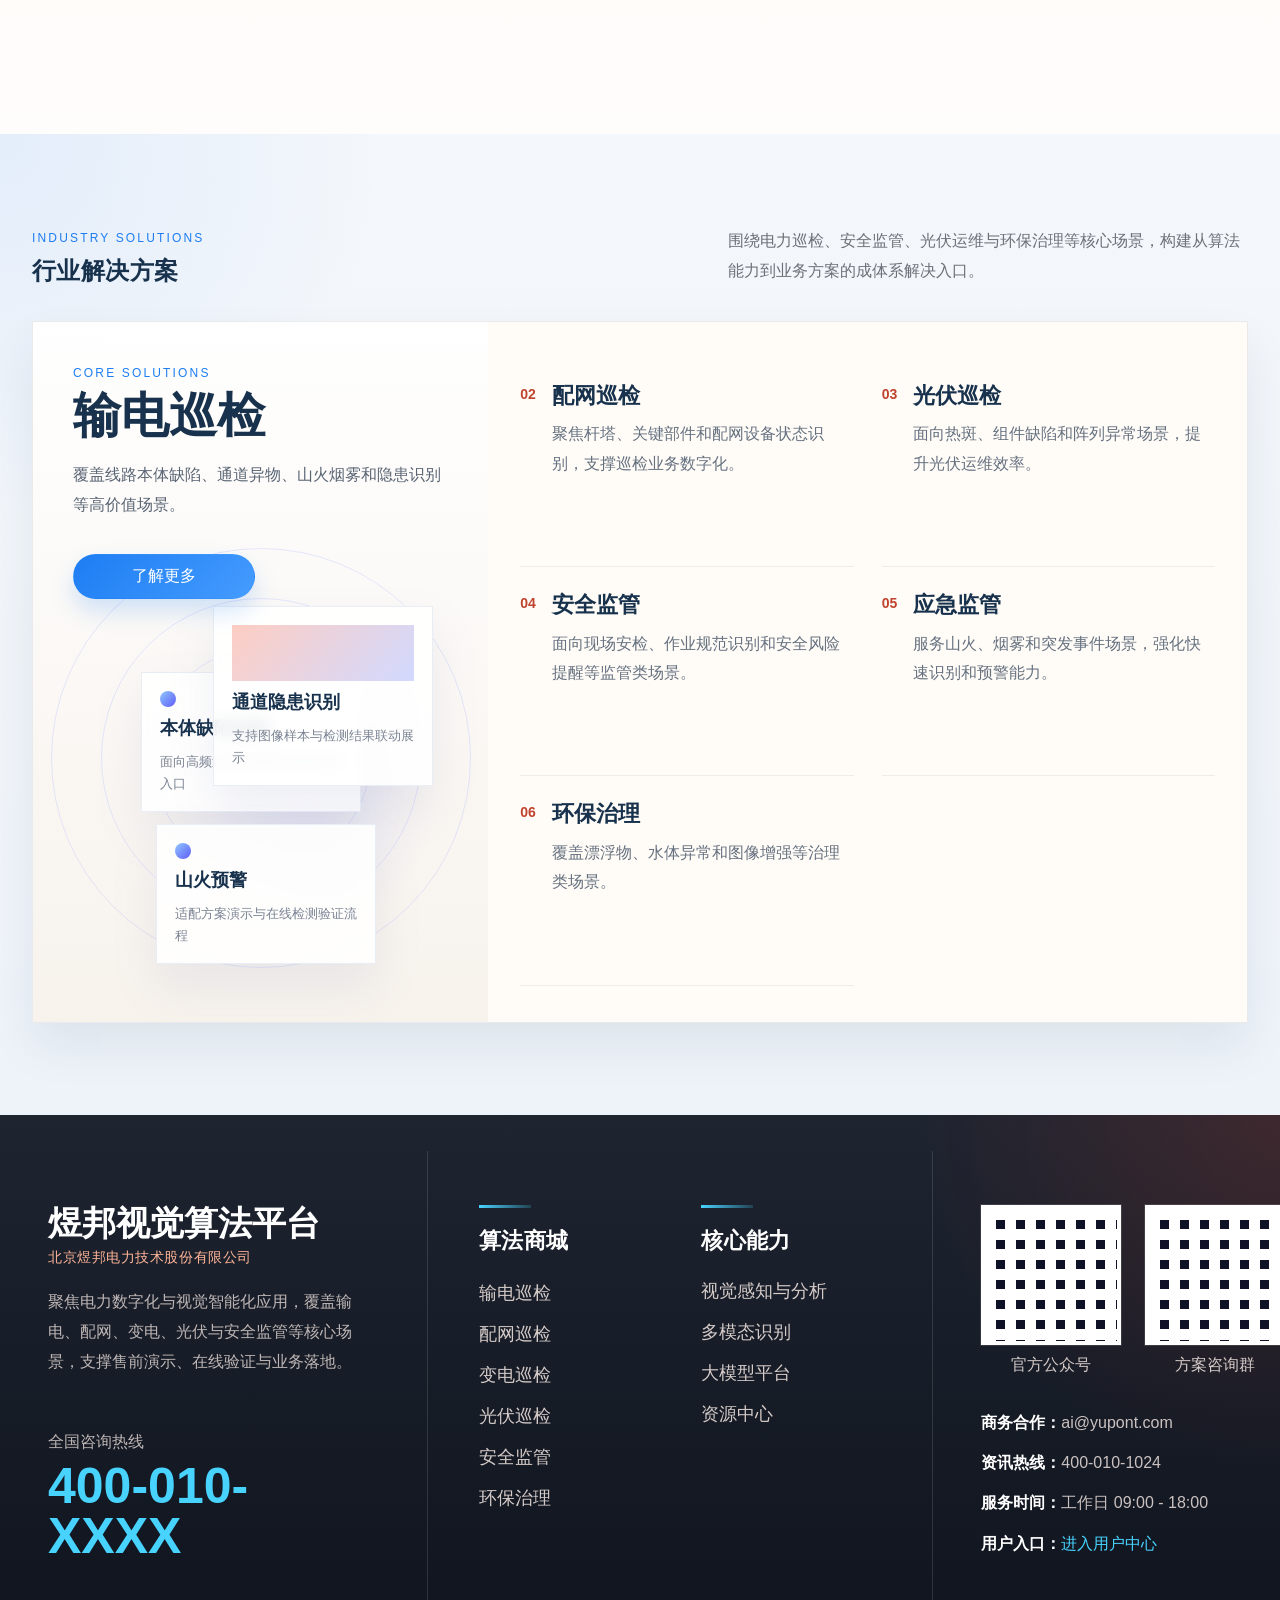
==== commit 6656c8f0: "算法推荐页面定版" ====
--- a/Model/index.html
+++ b/Model/index.html
@@ -61,23 +61,6 @@
         </div>
       </section>
 
-      <section class="home-section resource-band">
-        <div class="section-inner proof-layout">
-          <div class="section-head home-head split-head">
-            <div>
-              <p class="eyebrow">Resource Center</p>
-              <h2>方案资料、能力说明与项目案例沉淀</h2>
-            </div>
-            <p class="section-intro">围绕售前沟通、能力评估与项目推进，组织重点资料、结构化能力说明和可复用案例内容。</p>
-          </div>
-          <div class="resource-hub">
-            <div class="resource-feature" id="newsMain"></div>
-            <div class="resource-groups" id="resourceList"></div>
-          </div>
-          <div class="resource-actions" id="resourceActions"></div>
-        </div>
-      </section>
-
       <section class="home-section business-band">
         <div class="section-inner business-footer">
           <div class="business-footer-grid">
@@ -106,11 +89,9 @@
                 </div>
               </div>
               <div class="footer-link-group">
-                <h3>能力入口</h3>
+                <h3>核心能力</h3>
                 <div class="footer-link-list">
-                  <a href="./market.html">目标检测</a>
-                  <a href="./market.html">语义分割</a>
-                  <a href="./market.html">异常分析</a>
+                  <a href="./market.html">视觉感知与分析</a>
                   <a href="./market.html">多模态识别</a>
                   <a href="./llm.html">大模型平台</a>
                   <a href="./resources.html">资源中心</a>
@@ -145,6 +126,11 @@
   <div class="modal-shell" id="recommendModal">
     <div class="modal-mask" data-close-modal="recommendModal"></div>
     <div class="modal-card recommend-card">
+      <div class="recommend-card-bg" aria-hidden="true">
+        <span></span>
+        <span></span>
+        <span></span>
+      </div>
       <button class="modal-close" type="button" data-close-modal="recommendModal">×</button>
       <div class="modal-head">
         <p class="eyebrow">Smart Recommendation</p>
@@ -154,7 +140,7 @@
       <div class="recommend-form">
         <textarea id="recommendInput" placeholder="例如：需要对输电线路巡检图片中的异物、烟雾和本体缺陷进行联合识别，并支持导出检测报告。"></textarea>
         <div class="recommend-actions">
-          <button class="primary-btn" type="button" id="runRecommendBtn">开始推荐</button>
+          <button class="primary-btn recommend-run-btn" type="button" id="runRecommendBtn">开始推荐</button>
         </div>
       </div>
       <div class="recommend-result" id="recommendResult"></div>
--- a/Model/styles.css
+++ b/Model/styles.css
@@ -101,6 +101,7 @@
 
 .brand-copy {
   flex-direction: column;
+  gap: 0;
 }
 
 .brand-copy strong,
@@ -112,6 +113,11 @@
 .drawer-head h3 {
   font-family: "Bahnschrift", "Segoe UI Variable", sans-serif;
   letter-spacing: 0.02em;
+}
+
+.brand-copy strong {
+  font-size: 25px;
+  line-height: 1.00;
 }
 
 .brand-copy span,
@@ -155,6 +161,7 @@
   padding: 11px 18px;
   border-radius: 999px;
   cursor: pointer;
+  text-decoration: none;
 }
 
 .ghost-btn {
@@ -965,6 +972,33 @@
   margin: 12px 0;
 }
 
+.market-empty-state {
+  display: grid;
+  gap: 14px;
+  min-height: 320px;
+  align-content: center;
+  padding: 34px;
+  border-radius: 28px;
+  text-align: center;
+  background:
+    linear-gradient(180deg, rgba(255, 255, 255, 0.96), rgba(242, 248, 255, 0.96)),
+    var(--surface);
+  border: 1px solid rgba(219, 231, 241, 0.9);
+  box-shadow: var(--shadow);
+}
+
+.market-empty-state h3,
+.market-detail-head h3 {
+  margin: 0;
+}
+
+.market-empty-state p:last-of-type,
+.market-detail-head p:last-of-type,
+.market-result-meta {
+  color: var(--muted);
+  line-height: 1.8;
+}
+
 .spec-card {
   padding: 14px;
   border-radius: 14px;
@@ -1220,8 +1254,14 @@
 }
 
 .site-header {
-  background: rgba(33, 20, 20, 0.72);
-  border-bottom: 1px solid rgba(255, 255, 255, 0.08);
+  background:
+    radial-gradient(circle at left center, rgba(191, 67, 45, 0.1), transparent 24%),
+    radial-gradient(circle at right center, rgba(72, 211, 255, 0.08), transparent 22%),
+    linear-gradient(90deg, rgba(255, 245, 236, 0.96) 0%, rgba(255, 251, 245, 0.94) 34%, rgba(255, 246, 240, 0.92) 68%, rgba(244, 241, 255, 0.92) 100%);
+  border-bottom: 1px solid rgba(191, 67, 45, 0.1);
+  box-shadow:
+    0 10px 28px rgba(191, 67, 45, 0.06),
+    inset 0 1px 0 rgba(255, 255, 255, 0.78);
 }
 
 .site-header .brand,
@@ -1229,18 +1269,18 @@
 .site-header .ghost-btn,
 .site-header .brand-copy span,
 .site-header .brand-copy strong {
-  color: #fff;
+  color: #203246;
 }
 
 .site-header .nav-link.active,
 .site-header .nav-link:hover {
-  color: #fff;
-  background: rgba(255, 255, 255, 0.12);
+  color: #bf432d;
+  background: linear-gradient(135deg, rgba(191, 67, 45, 0.14), rgba(255, 161, 106, 0.12));
 }
 
 .site-header .ghost-btn {
-  background: transparent;
-  border-color: rgba(255, 255, 255, 0.18);
+  background: linear-gradient(180deg, rgba(255, 255, 255, 0.94), rgba(255, 244, 236, 0.86));
+  border-color: rgba(191, 67, 45, 0.12);
 }
 
 #homeView {
@@ -2027,8 +2067,10 @@
 .business-market-links {
   display: grid;
   grid-template-columns: repeat(2, 1fr);
-  gap: 48px;
+  gap: 36px;
   align-content: start;
+  align-items: start;
+  justify-items: center;
 }
 
 .footer-link-group h3 {
@@ -2036,11 +2078,13 @@
   font-size: 22px;
   font-weight: 700;
   letter-spacing: 0.02em;
+  min-height: 32px;
 }
 
 .footer-link-list {
   display: grid;
   gap: 14px;
+  align-content: start;
 }
 
 .footer-link-group:first-child .footer-link-list {
@@ -2050,21 +2094,24 @@
 
 .footer-link-group {
   display: grid;
-  justify-items: center;
-  text-align: center;
+  justify-items: start;
+  align-content: start;
+  text-align: left;
   position: relative;
+  width: min(180px, 100%);
 }
 
 .footer-link-group::before {
   content: "";
   display: block;
-  width: 44px;
+  width: 52px;
   height: 3px;
   margin-bottom: 18px;
   background: linear-gradient(90deg, #48d3ff, rgba(72, 211, 255, 0.18));
 }
 
 .footer-link-list a {
+  display: block;
   color: rgba(255, 241, 236, 0.82);
   text-decoration: none;
   font-size: 18px;
@@ -2291,8 +2338,14 @@
 }
 
 .site-header-solid {
-  background: rgba(31, 20, 22, 0.82);
-  border-bottom: 1px solid rgba(255, 255, 255, 0.08);
+  background:
+    radial-gradient(circle at left center, rgba(191, 67, 45, 0.11), transparent 24%),
+    radial-gradient(circle at right center, rgba(72, 211, 255, 0.08), transparent 22%),
+    linear-gradient(90deg, rgba(255, 245, 236, 0.98) 0%, rgba(255, 251, 245, 0.96) 34%, rgba(255, 246, 240, 0.94) 68%, rgba(244, 241, 255, 0.94) 100%);
+  border-bottom: 1px solid rgba(191, 67, 45, 0.1);
+  box-shadow:
+    0 10px 28px rgba(191, 67, 45, 0.05),
+    inset 0 1px 0 rgba(255, 255, 255, 0.82);
 }
 
 .site-header-solid .brand,
@@ -2300,18 +2353,18 @@
 .site-header-solid .brand-copy span,
 .site-header-solid .brand-copy strong,
 .site-header-solid .ghost-btn {
-  color: #fff;
+  color: #203246;
 }
 
 .site-header-solid .nav-link.active,
 .site-header-solid .nav-link:hover {
-  color: #fff;
-  background: rgba(255, 255, 255, 0.12);
+  color: #bf432d;
+  background: linear-gradient(135deg, rgba(191, 67, 45, 0.14), rgba(255, 161, 106, 0.12));
 }
 
 .site-header-solid .ghost-btn {
-  background: transparent;
-  border-color: rgba(255, 255, 255, 0.16);
+  background: linear-gradient(180deg, rgba(255, 255, 255, 0.96), rgba(255, 244, 236, 0.88));
+  border-color: rgba(191, 67, 45, 0.12);
 }
 
 .home-band-contrast-a {
@@ -2357,11 +2410,593 @@
   border: 1px solid rgba(255, 255, 255, 0.08);
 }
 
+.page-market .page-bg {
+  background:
+    radial-gradient(circle at top left, rgba(29, 125, 242, 0.12), transparent 22%),
+    radial-gradient(circle at right 8%, rgba(20, 184, 154, 0.1), transparent 20%),
+    linear-gradient(180deg, #ffffff 0%, #f6f9fc 48%, #eef4f9 100%);
+}
+
+.page-market .page-shell {
+  max-width: 1480px;
+  padding-left: 20px;
+  padding-right: 20px;
+}
+
+.market-hero-banner {
+  position: relative;
+  overflow: hidden;
+  margin-top: 22px;
+  border-radius: 34px;
+  min-height: 560px;
+  background: #102640;
+  box-shadow: 0 28px 58px rgba(16, 38, 64, 0.18);
+}
+
+.market-hero-media,
+.market-hero-overlay {
+  position: absolute;
+  inset: 0;
+}
+
+.market-hero-media {
+  background:
+    linear-gradient(120deg, rgba(9, 28, 52, 0.18), rgba(9, 28, 52, 0.06)),
+    url("./效果图/轮播/输电线路与设备识别能力.png") center/cover no-repeat;
+  transform: scale(1.02);
+}
+
+.market-hero-overlay {
+  background:
+    linear-gradient(90deg, rgba(9, 28, 52, 0.86) 0%, rgba(9, 28, 52, 0.6) 42%, rgba(9, 28, 52, 0.34) 100%),
+    linear-gradient(180deg, rgba(255, 255, 255, 0.06), transparent 26%),
+    radial-gradient(circle at right top, rgba(127, 224, 217, 0.22), transparent 24%);
+}
+
+.market-hero-content {
+  position: relative;
+  z-index: 1;
+  display: grid;
+  grid-template-columns: minmax(0, 1fr) 520px;
+  gap: 28px;
+  min-height: 560px;
+  padding: 42px 44px;
+  align-items: end;
+}
+
+.market-hero-copy h1,
+.market-section-head h2 {
+  margin: 0;
+  font-family: "Bahnschrift", "Segoe UI Variable", sans-serif;
+  letter-spacing: 0.02em;
+}
+
+.market-hero-copy {
+  max-width: 720px;
+}
+
+.market-hero-copy h1 {
+  color: #fff;
+  font-size: 50px;
+  line-height: 1.08;
+}
+
+.market-hero-copy p:last-of-type {
+  color: rgba(233, 243, 252, 0.82);
+  line-height: 1.85;
+  max-width: 640px;
+}
+
+.market-hero-actions {
+  margin-top: 24px;
+}
+
+.market-demand-btn {
+  position: relative;
+  display: inline-flex;
+  align-items: center;
+  gap: 14px;
+  min-height: 52px;
+  padding: 0 20px 0 22px;
+  border: 1px solid rgba(255, 255, 255, 0.22);
+  border-radius: 999px;
+  background: rgba(255, 255, 255, 0.14);
+  color: #fff;
+  cursor: pointer;
+  overflow: hidden;
+  transition: transform 0.22s ease, border-color 0.22s ease, background 0.22s ease, box-shadow 0.22s ease;
+}
+
+.market-demand-btn span,
+.market-demand-btn i {
+  position: relative;
+  z-index: 1;
+}
+
+.market-demand-btn i {
+  width: 30px;
+  height: 30px;
+  border-radius: 999px;
+  background: rgba(255, 255, 255, 0.18);
+}
+
+.market-demand-btn i::before {
+  content: "";
+  position: absolute;
+  top: 50%;
+  left: 50%;
+  width: 8px;
+  height: 8px;
+  border-top: 2px solid #fff;
+  border-right: 2px solid #fff;
+  transform: translate(-65%, -50%) rotate(45deg);
+}
+
+.market-demand-btn::after {
+  content: "";
+  position: absolute;
+  inset: 0;
+  background: linear-gradient(120deg, rgba(255, 255, 255, 0) 0%, rgba(255, 255, 255, 0.18) 38%, rgba(255, 255, 255, 0) 72%);
+  transform: translateX(-120%);
+  transition: transform 0.46s ease;
+}
+
+.market-demand-btn:hover,
+.market-demand-btn:focus-visible {
+  transform: translateY(-2px);
+  background: rgba(255, 255, 255, 0.18);
+  border-color: rgba(255, 255, 255, 0.3);
+  box-shadow: 0 16px 32px rgba(9, 28, 52, 0.16);
+}
+
+.market-demand-btn:hover::after,
+.market-demand-btn:focus-visible::after {
+  transform: translateX(120%);
+}
+
+.market-demand-btn:active {
+  transform: translateY(0);
+}
+
+.market-hero-console {
+  display: grid;
+  gap: 18px;
+  padding: 24px;
+  border-radius: 28px;
+  background: rgba(255, 255, 255, 0.14);
+  border: 1px solid rgba(255, 255, 255, 0.16);
+  backdrop-filter: blur(14px);
+  box-shadow: 0 18px 42px rgba(9, 28, 52, 0.12);
+}
+
+.market-search-panel {
+  display: grid;
+  gap: 10px;
+}
+
+.market-filter-label {
+  color: rgba(237, 245, 252, 0.82);
+  font-size: 13px;
+  letter-spacing: 0.08em;
+}
+
+.market-search-input-wrap {
+  display: grid;
+  grid-template-columns: minmax(0, 1fr) 46px;
+  gap: 10px;
+  align-items: center;
+}
+
+.market-search-input-wrap input {
+  padding: 15px 16px;
+  border: 1px solid rgba(255, 255, 255, 0.18);
+  border-radius: 18px;
+  background: rgba(255, 255, 255, 0.94);
+  color: var(--text);
+}
+
+.market-card-icon-actions,
+.market-card-tags,
+.market-card-metrics,
+.market-section-head {
+  display: flex;
+  gap: 12px;
+  flex-wrap: wrap;
+  align-items: center;
+}
+
+.market-collect-toggle {
+  position: relative;
+  width: 46px;
+  height: 46px;
+  border: 1px solid rgba(255, 255, 255, 0.18);
+  border-radius: 16px;
+  background: rgba(255, 255, 255, 0.14);
+  cursor: pointer;
+  transition: all 0.22s ease;
+}
+
+.market-collect-toggle::before {
+  content: "☆";
+  position: absolute;
+  inset: 0;
+  display: grid;
+  place-items: center;
+  color: #fff;
+  font-size: 20px;
+}
+
+.market-collect-toggle:hover,
+.market-collect-toggle.active {
+  background: rgba(255, 255, 255, 0.22);
+  border-color: rgba(255, 255, 255, 0.28);
+}
+
+.market-collect-toggle.active::before {
+  content: "★";
+  color: #ffd27a;
+}
+
+.market-hero-filter-block {
+  display: grid;
+  gap: 10px;
+}
+
+.market-filter-cluster {
+  display: grid;
+  grid-template-columns: repeat(3, minmax(0, 1fr));
+  gap: 10px;
+}
+
+.market-filter-chip {
+  min-height: 46px;
+  padding: 0 16px;
+  border: 1px solid rgba(255, 255, 255, 0.18);
+  border-radius: 999px;
+  background: rgba(255, 255, 255, 0.12);
+  color: #fff;
+  cursor: pointer;
+  transition: all 0.22s ease;
+  font-size: 14px;
+  font-weight: 600;
+  text-align: center;
+}
+
+.market-filter-chip:hover,
+.market-filter-chip.active {
+  background: rgba(255, 255, 255, 0.26);
+  border-color: rgba(255, 255, 255, 0.3);
+  transform: translateY(-2px);
+}
+
+.market-filter-chip.active {
+  background: linear-gradient(135deg, rgba(255, 138, 92, 0.34), rgba(191, 67, 45, 0.34));
+  border-color: rgba(255, 212, 190, 0.58);
+  color: #fff8f4;
+  box-shadow:
+    0 14px 28px rgba(191, 67, 45, 0.18),
+    inset 0 0 0 1px rgba(255, 244, 236, 0.18);
+}
+
+.market-filter-cluster-soft .market-filter-chip {
+  background: rgba(255, 255, 255, 0.1);
+}
+
+.market-filter-chip-soft.active {
+  background: linear-gradient(135deg, rgba(255, 138, 92, 0.28), rgba(191, 67, 45, 0.3));
+  border-color: rgba(255, 212, 190, 0.48);
+}
+
+.market-grid-section {
+  margin-top: 26px;
+}
+
+.market-section-head {
+  justify-content: space-between;
+  align-items: end;
+  margin-bottom: 18px;
+}
+
+.market-result-meta {
+  max-width: 680px;
+  margin: 0;
+  color: var(--muted);
+  line-height: 1.8;
+}
+
+.market-grid {
+  grid-template-columns: repeat(auto-fit, minmax(248px, 1fr));
+  gap: 18px;
+}
+
+.market-card {
+  padding: 0;
+  border-radius: 0;
+  overflow: hidden;
+}
+
+.market-card-cover {
+  min-height: 212px;
+}
+
+.market-card-body {
+  display: grid;
+  gap: 12px;
+  padding: 18px 18px 20px;
+}
+
+.market-card-top {
+  display: flex;
+  gap: 12px;
+  align-items: flex-start;
+  justify-content: space-between;
+}
+
+.market-card-icon-actions {
+  gap: 8px;
+  opacity: 0;
+  transform: translateY(8px);
+  transition: opacity 0.24s ease, transform 0.24s ease;
+}
+
+.market-card:hover .market-card-icon-actions,
+.market-card:focus-within .market-card-icon-actions {
+  opacity: 1;
+  transform: translateY(0);
+}
+
+.market-favorite-icon {
+  border: 1px solid rgba(219, 231, 241, 0.92);
+  background: #fff;
+  color: var(--text);
+  cursor: pointer;
+  transition: all 0.22s ease;
+  box-shadow: 0 8px 18px rgba(24, 50, 77, 0.08);
+  overflow: hidden;
+}
+
+.market-favorite-icon {
+  width: 40px;
+  height: 40px;
+  border-radius: 999px;
+  font-size: 18px;
+}
+
+.market-favorite-icon.is-favorite {
+  color: #bf432d;
+  background: rgba(191, 67, 45, 0.08);
+  border-color: rgba(191, 67, 45, 0.16);
+}
+
+.market-detail-link {
+  display: inline-flex;
+  align-items: center;
+  justify-content: center;
+  width: 40px;
+  height: 40px;
+  border-radius: 999px;
+  text-decoration: none;
+  color: var(--text);
+  background: #fff;
+  border: 1px solid rgba(219, 231, 241, 0.92);
+  box-shadow: 0 8px 18px rgba(24, 50, 77, 0.08);
+  transition: all 0.22s ease;
+  overflow: hidden;
+}
+
+.market-favorite-icon span,
+.market-detail-link span {
+  position: relative;
+  z-index: 1;
+  transition: transform 0.22s ease;
+}
+
+.market-favorite-icon::after,
+.market-detail-link::after {
+  content: "";
+  position: absolute;
+  inset: 0;
+  background: linear-gradient(135deg, rgba(255, 133, 86, 0.16), rgba(191, 67, 45, 0.08));
+  opacity: 0;
+  transition: opacity 0.22s ease;
+}
+
+.market-detail-link:hover,
+.market-favorite-icon:hover,
+.market-detail-link:focus-visible,
+.market-favorite-icon:focus-visible {
+  transform: translateY(-3px) scale(1.03);
+  border-color: rgba(191, 67, 45, 0.22);
+  box-shadow: 0 14px 26px rgba(191, 67, 45, 0.14);
+}
+
+.market-detail-link:hover::after,
+.market-favorite-icon:hover::after,
+.market-detail-link:focus-visible::after,
+.market-favorite-icon:focus-visible::after {
+  opacity: 1;
+}
+
+.market-detail-link:hover span,
+.market-favorite-icon:hover span,
+.market-detail-link:focus-visible span,
+.market-favorite-icon:focus-visible span {
+  transform: translateX(1px);
+}
+
+.market-detail-link:active,
+.market-favorite-icon:active {
+  transform: translateY(0) scale(0.98);
+}
+
+.market-card-body h3 {
+  margin: 0;
+  font-size: 22px;
+  line-height: 1.26;
+}
+
+.market-card-tags {
+  gap: 8px;
+}
+
+.market-tag {
+  display: inline-flex;
+  align-items: center;
+  min-height: 32px;
+  padding: 0 12px;
+  border-radius: 999px;
+  font-size: 12px;
+  letter-spacing: 0.02em;
+  border: 1px solid transparent;
+}
+
+.market-tag::before {
+  content: "";
+  width: 6px;
+  height: 6px;
+  margin-right: 8px;
+  border-radius: 999px;
+  background: currentColor;
+  opacity: 0.8;
+}
+
+.market-tag-scene {
+  background: rgba(29, 125, 242, 0.1);
+  color: var(--primary);
+  border-color: rgba(29, 125, 242, 0.12);
+}
+
+.market-tag-light {
+  background: rgba(24, 50, 77, 0.06);
+  color: #4f5f73;
+  border-color: rgba(24, 50, 77, 0.08);
+}
+
+.market-tag-accent {
+  background: rgba(191, 67, 45, 0.08);
+  color: #bf432d;
+  border-color: rgba(191, 67, 45, 0.14);
+}
+
+.market-empty-state {
+  text-align: center;
+}
+
+.market-empty-state h3 {
+  margin: 0;
+}
+
+.market-empty-state {
+  display: grid;
+  gap: 14px;
+  align-content: center;
+  min-height: 320px;
+  padding: 34px;
+  border-radius: 28px;
+  background: linear-gradient(180deg, rgba(255, 255, 255, 0.96), rgba(242, 248, 255, 0.96));
+  border: 1px solid rgba(219, 231, 241, 0.9);
+  box-shadow: var(--shadow);
+}
+
+.demand-modal-card {
+  width: min(760px, calc(100% - 32px));
+  border-radius: 0;
+  background:
+    radial-gradient(circle at top right, rgba(255, 170, 130, 0.22), transparent 26%),
+    linear-gradient(180deg, #fff8f4 0%, #fffdfb 42%, #ffffff 100%);
+  border: 1px solid rgba(191, 67, 45, 0.12);
+}
+
+.demand-form {
+  display: grid;
+  gap: 16px;
+  margin-top: 22px;
+  padding: 0;
+  background: transparent;
+  border: 0;
+}
+
+.demand-form-grid {
+  display: grid;
+  grid-template-columns: repeat(2, minmax(0, 1fr));
+  gap: 14px;
+}
+
+.demand-form label {
+  display: grid;
+  gap: 8px;
+}
+
+.demand-form label span,
+.demand-form-note {
+  color: var(--muted);
+  font-size: 13px;
+}
+
+.demand-form input,
+.demand-form textarea {
+  width: 100%;
+  padding: 13px 14px;
+  border: 1px solid rgba(191, 67, 45, 0.14);
+  border-radius: 0;
+  background: #fff;
+  color: var(--text);
+}
+
+.demand-form textarea {
+  min-height: 148px;
+  resize: vertical;
+}
+
+.demand-form-actions {
+  display: flex;
+  gap: 16px;
+  align-items: center;
+  justify-content: space-between;
+}
+
+.demand-form-actions .primary-btn {
+  border-radius: 0;
+  background: linear-gradient(135deg, #bf432d, #ff8556);
+  box-shadow: 0 12px 24px rgba(191, 67, 45, 0.18);
+}
+
 .llm-layout {
   display: grid;
   grid-template-columns: 1.2fr 0.8fr;
   gap: 24px;
   margin-top: 28px;
+}
+
+.page-llm .page-hero {
+  position: relative;
+  overflow: hidden;
+  border-radius: 0;
+  background:
+    linear-gradient(120deg, rgba(11, 29, 49, 0.96), rgba(41, 23, 28, 0.92)),
+    #102640;
+}
+
+.page-llm .page-hero::before {
+  content: "";
+  position: absolute;
+  inset: 0;
+  background:
+    linear-gradient(90deg, rgba(255, 255, 255, 0.04) 1px, transparent 1px),
+    linear-gradient(rgba(255, 255, 255, 0.04) 1px, transparent 1px);
+  background-size: 30px 30px;
+  pointer-events: none;
+}
+
+.page-llm .page-hero-copy,
+.page-llm .page-hero-aside {
+  position: relative;
+  z-index: 1;
+}
+
+.page-llm .page-hero-aside {
+  border-radius: 0;
+  background: rgba(255, 255, 255, 0.08);
 }
 
 .llm-grid {
@@ -2379,8 +3014,10 @@
 }
 
 .llm-card {
+  position: relative;
+  overflow: hidden;
   padding: 24px;
-  border-radius: 24px;
+  border-radius: 0;
 }
 
 .llm-card.active {
@@ -2388,29 +3025,161 @@
   border-color: rgba(193, 59, 42, 0.22);
 }
 
+.llm-card-bg {
+  position: absolute;
+  inset: 0;
+  pointer-events: none;
+  background:
+    linear-gradient(90deg, rgba(10, 34, 56, 0.025) 1px, transparent 1px),
+    linear-gradient(rgba(10, 34, 56, 0.025) 1px, transparent 1px);
+  background-size: 28px 28px;
+}
+
+.llm-card-bg span {
+  position: absolute;
+  display: block;
+}
+
+.llm-card-bg span:first-child {
+  top: -40px;
+  right: -30px;
+  width: 180px;
+  height: 180px;
+  background: radial-gradient(circle, rgba(191, 67, 45, 0.14), transparent 70%);
+}
+
+.llm-card-bg span:last-child {
+  left: 24px;
+  bottom: 22px;
+  width: 120px;
+  height: 2px;
+  background: linear-gradient(90deg, rgba(29, 125, 242, 0.52), transparent);
+}
+
+.llm-card > * {
+  position: relative;
+  z-index: 1;
+}
+
+.llm-card-head {
+  display: flex;
+  gap: 16px;
+  align-items: flex-start;
+  justify-content: space-between;
+  margin-bottom: 16px;
+}
+
+.llm-card-index-block {
+  display: grid;
+  gap: 8px;
+}
+
 .llm-index,
 .resource-panel-index {
   display: inline-flex;
-  margin-bottom: 14px;
   color: #bf432d;
   font-weight: 700;
 }
 
+.llm-card-badge {
+  display: inline-flex;
+  align-items: center;
+  min-height: 30px;
+  padding: 0 10px;
+  border: 1px solid rgba(191, 67, 45, 0.16);
+  background: rgba(191, 67, 45, 0.08);
+  color: #bf432d;
+  font-size: 12px;
+  letter-spacing: 0.08em;
+}
+
+.llm-type {
+  margin-bottom: 8px;
+}
+
+.llm-card h3 {
+  margin: 0 0 10px;
+  font-size: 28px;
+}
+
+.llm-card p:not(.eyebrow) {
+  margin: 0;
+  color: var(--muted);
+  line-height: 1.8;
+}
+
+.llm-tag-row {
+  display: flex;
+  flex-wrap: wrap;
+  gap: 10px;
+  margin-top: 18px;
+}
+
+.llm-tag {
+  display: inline-flex;
+  align-items: center;
+  min-height: 34px;
+  padding: 0 14px;
+  border: 1px solid rgba(24, 50, 77, 0.1);
+  background: rgba(24, 50, 77, 0.04);
+  color: #425468;
+  font-size: 13px;
+  letter-spacing: 0.04em;
+}
+
+.llm-tag::before {
+  content: "";
+  width: 7px;
+  height: 7px;
+  margin-right: 8px;
+  background: currentColor;
+  opacity: 0.8;
+}
+
+.llm-tag-accent {
+  color: #bf432d;
+  border-color: rgba(191, 67, 45, 0.16);
+  background: rgba(191, 67, 45, 0.08);
+}
+
+.llm-favorite-btn {
+  flex: 0 0 auto;
+}
+
 .llm-scenarios {
   padding: 28px;
-  border-radius: 28px;
+  border-radius: 0;
   background: linear-gradient(180deg, #fff 0%, #f7f9fc 100%);
   border: 1px solid rgba(219, 231, 241, 0.82);
   box-shadow: var(--shadow);
 }
 
 .scenario-row {
+  display: grid;
+  grid-template-columns: 54px minmax(0, 1fr);
+  gap: 16px;
+  align-items: start;
   padding: 18px;
-  border-radius: 20px;
+  border-radius: 0;
 }
 
 .scenario-row + .scenario-row {
   margin-top: 14px;
+}
+
+.scenario-index {
+  display: inline-flex;
+  align-items: center;
+  justify-content: center;
+  min-height: 46px;
+  border: 1px solid rgba(24, 50, 77, 0.1);
+  background: rgba(24, 50, 77, 0.04);
+  color: #bf432d;
+  font-weight: 700;
+}
+
+.scenario-copy strong {
+  display: block;
 }
 
 .scenario-row p {
@@ -2424,22 +3193,217 @@
   margin: 28px 0 18px;
 }
 
+.page-resources .page-hero {
+  position: relative;
+  overflow: hidden;
+  border-radius: 0;
+  background:
+    linear-gradient(120deg, rgba(18, 35, 58, 0.96), rgba(43, 24, 28, 0.92)),
+    #102640;
+}
+
+.page-resources .page-hero::before {
+  content: "";
+  position: absolute;
+  inset: 0;
+  background:
+    linear-gradient(90deg, rgba(255, 255, 255, 0.04) 1px, transparent 1px),
+    linear-gradient(rgba(255, 255, 255, 0.04) 1px, transparent 1px);
+  background-size: 30px 30px;
+  pointer-events: none;
+}
+
+.page-resources .page-hero-copy,
+.page-resources .page-hero-aside {
+  position: relative;
+  z-index: 1;
+}
+
+.resource-hero-aside {
+  border-radius: 0;
+  background: rgba(255, 255, 255, 0.08);
+}
+
+.resource-filter-chip {
+  position: relative;
+  min-height: 42px;
+  padding: 0 4px 10px;
+  border: 0;
+  border-radius: 0;
+  background: transparent;
+  color: #66778c;
+  cursor: pointer;
+}
+
+.resource-filter-chip::before {
+  content: "";
+  position: absolute;
+  left: 0;
+  right: 0;
+  bottom: 0;
+  height: 2px;
+  background: linear-gradient(90deg, rgba(191, 67, 45, 0.92), rgba(29, 125, 242, 0.5));
+  transform: scaleX(0.28);
+  transform-origin: left center;
+  opacity: 0;
+  transition: transform 0.24s ease, opacity 0.24s ease;
+}
+
+.resource-filter-chip:hover,
+.resource-filter-chip.active {
+  color: #102640;
+}
+
+.resource-filter-chip:hover::before,
+.resource-filter-chip.active::before {
+  opacity: 1;
+  transform: scaleX(1);
+}
+
 .resource-grid {
   display: grid;
   gap: 16px;
 }
 
-.resource-panel {
-  display: grid;
-  grid-template-columns: 80px 1fr auto;
+.resource-list-shell {
+  display: grid;
+  border-top: 1px solid rgba(219, 231, 241, 0.92);
+}
+
+.resource-list-row {
+  display: grid;
+  grid-template-columns: minmax(0, 1fr) auto;
+  gap: 20px;
+  align-items: center;
+  padding: 18px 0;
+  border-bottom: 1px solid rgba(219, 231, 241, 0.92);
+}
+
+.resource-list-main {
+  min-width: 0;
+  display: grid;
+  gap: 10px;
+}
+
+.resource-list-title-row,
+.resource-list-meta-row,
+.resource-list-actions {
+  display: flex;
+  gap: 12px;
+  align-items: center;
+  flex-wrap: wrap;
+}
+
+.resource-list-title-row h3 {
+  margin: 0;
+  font-size: 24px;
+}
+
+.resource-list-tag {
+  display: inline-flex;
+  align-items: center;
+  min-height: 32px;
+  padding: 0 12px;
+  border: 1px solid rgba(191, 67, 45, 0.16);
+  background: rgba(191, 67, 45, 0.08);
+  color: #bf432d;
+  font-size: 12px;
+  letter-spacing: 0.06em;
+}
+
+.resource-list-update,
+.resource-list-desc {
+  color: var(--muted);
+}
+
+.resource-list-update {
+  white-space: nowrap;
+}
+
+.resource-list-btn {
+  position: relative;
+  min-width: 92px;
+  border-radius: 0;
+  overflow: hidden;
+}
+
+.resource-list-btn::after {
+  content: "";
+  position: absolute;
+  inset: 0;
+  background: linear-gradient(120deg, transparent 0%, rgba(255, 255, 255, 0.18) 42%, transparent 100%);
+  transform: translateX(-120%);
+  transition: transform 0.36s ease;
+}
+
+.resource-list-btn:hover::after {
+  transform: translateX(120%);
+}
+
+.resource-list-actions .ghost-btn {
+  border-color: rgba(24, 50, 77, 0.12);
+  background:
+    linear-gradient(180deg, rgba(255, 255, 255, 0.98), rgba(246, 249, 252, 0.96));
+  box-shadow: 0 10px 18px rgba(24, 50, 77, 0.06);
+}
+
+.resource-list-actions .ghost-btn:hover {
+  transform: translateY(-2px);
+  border-color: rgba(29, 125, 242, 0.2);
+  box-shadow: 0 14px 24px rgba(29, 125, 242, 0.12);
+}
+
+.resource-list-download-btn {
+  background: linear-gradient(135deg, #bf432d, #ff8556);
+  box-shadow: 0 12px 24px rgba(191, 67, 45, 0.18);
+  border-color: rgba(191, 67, 45, 0.18);
+}
+
+.resource-list-download-btn:hover {
+  transform: translateY(-2px);
+  box-shadow:
+    0 16px 28px rgba(191, 67, 45, 0.24),
+    inset 0 0 0 1px rgba(255, 255, 255, 0.08);
+}
+
+.resource-preview-modal {
+  width: min(860px, calc(100% - 32px));
+}
+
+.resource-preview-modal .modal-close,
+.resource-preview-modal .ghost-btn,
+.resource-preview-modal .primary-btn {
+  border-radius: 0;
+}
+
+.resource-preview-sheet {
+  display: grid;
   gap: 18px;
-  align-items: center;
   padding: 22px;
-  border-radius: 24px;
-}
-
-.resource-panel h3 {
-  margin: 0 0 8px;
+  border: 1px solid rgba(219, 231, 241, 0.92);
+  background:
+    linear-gradient(90deg, rgba(10, 34, 56, 0.025) 1px, transparent 1px),
+    linear-gradient(rgba(10, 34, 56, 0.025) 1px, transparent 1px),
+    linear-gradient(145deg, #fff, #f8fbff);
+  background-size: 28px 28px, 28px 28px, auto;
+}
+
+.resource-preview-head {
+  display: grid;
+  gap: 10px;
+  padding-bottom: 14px;
+  border-bottom: 1px solid rgba(219, 231, 241, 0.92);
+}
+
+.resource-preview-head strong {
+  font-size: 30px;
+}
+
+.resource-preview-text {
+  margin: 0;
+  white-space: pre-wrap;
+  line-height: 1.9;
+  color: #33465a;
 }
 
 @media (max-width: 1200px) {
@@ -2487,8 +3451,34 @@
     font-size: 34px;
   }
 
+  .llm-card-head {
+    flex-direction: column;
+    align-items: stretch;
+  }
+
+  .scenario-row {
+    grid-template-columns: 1fr;
+  }
+
   .resource-panel {
     grid-template-columns: 1fr;
+  }
+
+  .resource-list-row {
+    grid-template-columns: 1fr;
+    align-items: stretch;
+  }
+
+  .resource-list-actions {
+    justify-content: flex-start;
+  }
+
+  .register-form {
+    grid-template-columns: 1fr;
+  }
+
+  .register-actions {
+    flex-direction: column;
   }
 
   .solution-feature {
@@ -2538,6 +3528,64 @@
   .solution-orbit {
     display: none;
   }
+}
+
+@media (max-width: 1200px) {
+  .market-hero-content {
+    grid-template-columns: 1fr;
+  }
+
+  .market-filter-cluster {
+    grid-template-columns: repeat(2, minmax(0, 1fr));
+  }
+
+  .market-grid {
+    grid-template-columns: repeat(3, minmax(0, 1fr));
+  }
+}
+
+@media (max-width: 760px) {
+  .page-market .page-shell {
+    padding-left: 16px;
+    padding-right: 16px;
+  }
+
+  .market-hero-content {
+    min-height: auto;
+    padding: 28px 22px;
+  }
+
+  .market-hero-banner {
+    min-height: auto;
+  }
+
+  .market-hero-copy h1 {
+    font-size: 34px;
+  }
+
+  .market-grid {
+    grid-template-columns: 1fr;
+  }
+
+  .market-section-head {
+    flex-direction: column;
+    align-items: stretch;
+  }
+
+  .market-search-input-wrap,
+  .market-filter-cluster,
+  .demand-form-grid,
+  .demand-form-actions {
+    grid-template-columns: 1fr;
+    flex-direction: column;
+  }
+
+  .market-search-input-wrap input,
+  .market-demand-btn,
+  .demand-form-actions .primary-btn {
+    width: 100%;
+  }
+
 }
 
 .header-user-area {
@@ -2555,11 +3603,12 @@
   width: 48px;
   height: 48px;
   padding: 0;
-  border: 1px solid rgba(255, 255, 255, 0.18);
+  border: 1px solid rgba(191, 67, 45, 0.16);
   border-radius: 999px;
-  background: rgba(255, 255, 255, 0.06);
-  color: inherit;
+  background: rgba(255, 255, 255, 0.82);
+  color: #203246;
   cursor: pointer;
+  box-shadow: 0 8px 18px rgba(191, 67, 45, 0.08);
 }
 
 .user-avatar,
@@ -2581,7 +3630,7 @@
 
 .user-avatar-guest {
   position: relative;
-  background: rgba(255, 255, 255, 0.14);
+  background: rgba(191, 67, 45, 0.12);
 }
 
 .user-avatar-guest::before,
@@ -2590,7 +3639,7 @@
   position: absolute;
   left: 50%;
   transform: translateX(-50%);
-  background: #fff;
+  background: #bf432d;
 }
 
 .user-avatar-guest::before {
@@ -2631,7 +3680,7 @@
   display: none;
   min-width: 200px;
   padding: 10px;
-  border-radius: 18px;
+  border-radius: 0;
   background: #fff;
   border: 1px solid rgba(219, 231, 241, 0.92);
   box-shadow: var(--shadow);
@@ -2689,7 +3738,7 @@
 .user-menu-link {
   padding: 12px 14px;
   border: 0;
-  border-radius: 12px;
+  border-radius: 0;
   background: transparent;
   color: var(--text);
   text-align: left;
@@ -2738,13 +3787,22 @@
   position: absolute;
   top: 18px;
   right: 18px;
+  z-index: 3;
   width: 40px;
   height: 40px;
   border: 0;
-  border-radius: 999px;
+  border-radius: 0;
   background: #f2f5f8;
   color: var(--text);
   cursor: pointer;
+  transition: background 0.22s ease, color 0.22s ease, transform 0.22s ease;
+}
+
+.modal-close:hover,
+.modal-close:focus-visible {
+  background: rgba(191, 67, 45, 0.1);
+  color: #bf432d;
+  transform: translateY(-1px);
 }
 
 .modal-head h3 {
@@ -2775,35 +3833,488 @@
   color: var(--text);
 }
 
+.auth-card {
+  width: min(560px, calc(100% - 32px));
+  overflow: hidden;
+  background:
+    linear-gradient(90deg, rgba(10, 34, 56, 0.025) 1px, transparent 1px),
+    linear-gradient(rgba(10, 34, 56, 0.025) 1px, transparent 1px),
+    linear-gradient(145deg, #fff, #f8fbff);
+  background-size: 28px 28px, 28px 28px, auto;
+}
+
+.auth-card::before {
+  content: "";
+  position: absolute;
+  top: 0;
+  left: 0;
+  width: 180px;
+  height: 3px;
+  background: linear-gradient(90deg, rgba(191, 67, 45, 0.92), rgba(29, 125, 242, 0.5), transparent);
+}
+
+.auth-card .modal-close,
+.auth-card .primary-btn,
+.auth-card .ghost-btn,
+.auth-form input {
+  border-radius: 0;
+}
+
+.auth-form input {
+  min-height: 48px;
+  border-color: rgba(219, 231, 241, 0.92);
+}
+
+.auth-submit-btn {
+  position: relative;
+  min-height: 50px;
+  background: linear-gradient(135deg, #bf432d, #ff8556);
+  box-shadow: 0 14px 26px rgba(191, 67, 45, 0.2);
+  overflow: hidden;
+}
+
+.auth-submit-btn::after {
+  content: "";
+  position: absolute;
+  inset: 0;
+  background: linear-gradient(120deg, transparent 0%, rgba(255, 255, 255, 0.18) 45%, transparent 100%);
+  transform: translateX(-120%);
+  transition: transform 0.38s ease;
+}
+
+.auth-submit-btn:hover::after {
+  transform: translateX(120%);
+}
+
+.auth-helper-row {
+  display: flex;
+  gap: 10px;
+  align-items: center;
+  margin-top: 18px;
+  color: var(--muted);
+}
+
+.auth-inline-link {
+  color: #bf432d;
+  text-decoration: none;
+}
+
+.auth-inline-link:hover {
+  text-decoration: underline;
+}
+
+.auth-error {
+  min-height: 20px;
+  margin: -2px 0 0;
+  color: #bf432d;
+  font-size: 13px;
+}
+
+.page-register .page-hero {
+  position: relative;
+  overflow: hidden;
+  border-radius: 0;
+  background:
+    linear-gradient(120deg, rgba(17, 34, 56, 0.96), rgba(43, 24, 28, 0.92)),
+    #102640;
+}
+
+.page-register .page-hero::before {
+  content: "";
+  position: absolute;
+  inset: 0;
+  background:
+    linear-gradient(90deg, rgba(255, 255, 255, 0.04) 1px, transparent 1px),
+    linear-gradient(rgba(255, 255, 255, 0.04) 1px, transparent 1px);
+  background-size: 30px 30px;
+  pointer-events: none;
+}
+
+.page-register .page-hero-copy,
+.page-register .page-hero-aside {
+  position: relative;
+  z-index: 1;
+}
+
+.register-hero-aside {
+  border-radius: 0;
+  background: rgba(255, 255, 255, 0.08);
+}
+
+.register-shell {
+  margin-top: 28px;
+}
+
+.register-card {
+  padding: 28px;
+  border: 1px solid rgba(219, 231, 241, 0.92);
+  background:
+    linear-gradient(90deg, rgba(10, 34, 56, 0.025) 1px, transparent 1px),
+    linear-gradient(rgba(10, 34, 56, 0.025) 1px, transparent 1px),
+    linear-gradient(145deg, #fff, #f8fbff);
+  background-size: 28px 28px, 28px 28px, auto;
+  box-shadow: var(--shadow);
+}
+
+.register-head h3 {
+  margin: 0;
+}
+
+.register-form {
+  display: grid;
+  grid-template-columns: repeat(2, minmax(0, 1fr));
+  gap: 16px;
+  margin-top: 22px;
+}
+
+.register-form label {
+  display: grid;
+  gap: 8px;
+}
+
+.register-form input,
+.register-form textarea {
+  width: 100%;
+  min-height: 48px;
+  padding: 13px 14px;
+  border: 1px solid rgba(219, 231, 241, 0.92);
+  border-radius: 0;
+  background: #fff;
+  color: var(--text);
+}
+
+.register-form textarea {
+  min-height: 120px;
+  resize: vertical;
+}
+
+.register-form-full {
+  grid-column: 1 / -1;
+}
+
+.register-feedback {
+  grid-column: 1 / -1;
+  min-height: 20px;
+  margin: 0;
+  font-size: 13px;
+}
+
+.register-feedback.is-error {
+  color: #bf432d;
+}
+
+.register-feedback.is-success {
+  color: var(--secondary);
+}
+
+.register-actions {
+  grid-column: 1 / -1;
+  display: flex;
+  gap: 12px;
+  justify-content: flex-end;
+}
+
+.register-actions .ghost-btn,
+.register-actions .primary-btn {
+  border-radius: 0;
+}
+
+.register-actions .primary-btn {
+  position: relative;
+  overflow: hidden;
+  background: linear-gradient(135deg, #bf432d, #ff8556);
+  box-shadow: 0 14px 26px rgba(191, 67, 45, 0.2);
+}
+
+.register-actions .primary-btn::after {
+  content: "";
+  position: absolute;
+  inset: 0;
+  background: linear-gradient(120deg, transparent 0%, rgba(255, 255, 255, 0.18) 45%, transparent 100%);
+  transform: translateX(-120%);
+  transition: transform 0.38s ease;
+}
+
+.register-actions .primary-btn:hover::after {
+  transform: translateX(120%);
+}
+
 .recommend-form textarea {
   min-height: 132px;
   resize: vertical;
 }
 
+.recommend-card {
+  width: min(1040px, calc(100% - 32px));
+  overflow: hidden;
+  border-radius: 0;
+  border: 1px solid rgba(219, 231, 241, 0.92);
+  background:
+    linear-gradient(90deg, rgba(10, 34, 56, 0.025) 1px, transparent 1px),
+    linear-gradient(rgba(10, 34, 56, 0.025) 1px, transparent 1px),
+    linear-gradient(145deg, rgba(255, 255, 255, 0.98), rgba(246, 249, 252, 0.98));
+  background-size: 28px 28px, 28px 28px, auto;
+  box-shadow: 0 28px 56px rgba(24, 50, 77, 0.16);
+}
+
+.recommend-card::before {
+  content: "";
+  position: absolute;
+  top: 0;
+  left: 0;
+  width: 220px;
+  height: 3px;
+  background: linear-gradient(90deg, rgba(191, 67, 45, 0.92), rgba(29, 125, 242, 0.5), transparent);
+}
+
+.recommend-card .modal-close,
+.recommend-card .primary-btn,
+.recommend-card textarea,
+.recommend-card .status-pill,
+.recommend-card .icon-pill,
+.recommend-card .sharp-featured-type {
+  border-radius: 0;
+}
+
+.recommend-card-bg {
+  position: absolute;
+  inset: 0;
+  z-index: 0;
+  overflow: hidden;
+  pointer-events: none;
+}
+
+.recommend-card-bg span {
+  position: absolute;
+  display: block;
+}
+
+.recommend-card-bg span:first-child {
+  top: -72px;
+  right: 92px;
+  width: 260px;
+  height: 260px;
+  background: radial-gradient(circle, rgba(191, 67, 45, 0.16), transparent 68%);
+}
+
+.recommend-card-bg span:nth-child(2) {
+  left: -24px;
+  bottom: 84px;
+  width: 160px;
+  height: 160px;
+  border: 1px solid rgba(29, 125, 242, 0.16);
+  transform: rotate(45deg);
+}
+
+.recommend-card-bg span:last-child {
+  right: 24px;
+  bottom: 24px;
+  width: 220px;
+  height: 3px;
+  background: linear-gradient(90deg, transparent, rgba(29, 125, 242, 0.42), transparent);
+  animation: heroScan 3.8s linear infinite;
+}
+
+.recommend-card .modal-head,
+.recommend-card .recommend-form,
+.recommend-card .recommend-result {
+  position: relative;
+  z-index: 1;
+}
+
+.recommend-card .modal-head h3 {
+  margin-bottom: 12px;
+  font-size: 34px;
+}
+
+.recommend-card .modal-head p:last-child {
+  max-width: 720px;
+  line-height: 1.8;
+  color: #5f6876;
+}
+
+.recommend-form {
+  gap: 16px;
+}
+
+.recommend-form textarea {
+  min-height: 146px;
+  padding: 16px 18px;
+  border: 1px solid rgba(219, 231, 241, 0.92);
+  background: rgba(255, 255, 255, 0.94);
+  color: #0f2238;
+  transition: border-color 0.22s ease, box-shadow 0.22s ease, background 0.22s ease;
+}
+
+.recommend-form textarea:focus {
+  outline: none;
+  border-color: rgba(191, 67, 45, 0.22);
+  box-shadow: 0 0 0 3px rgba(191, 67, 45, 0.08);
+  background: #fff;
+}
+
+.recommend-actions {
+  display: flex;
+  justify-content: flex-end;
+}
+
+.recommend-run-btn {
+  position: relative;
+  overflow: hidden;
+  min-width: 168px;
+  min-height: 48px;
+  border: 1px solid rgba(191, 67, 45, 0.18);
+  background: linear-gradient(135deg, #bf432d, #ff8556);
+  box-shadow: 0 16px 28px rgba(191, 67, 45, 0.2);
+  transition: transform 0.22s ease, box-shadow 0.22s ease;
+}
+
+.recommend-run-btn::after {
+  content: "";
+  position: absolute;
+  inset: 0;
+  background: linear-gradient(120deg, transparent 0%, rgba(255, 255, 255, 0.2) 46%, transparent 100%);
+  transform: translateX(-120%);
+  transition: transform 0.4s ease;
+}
+
+.recommend-run-btn:hover {
+  transform: translateY(-2px);
+  box-shadow: 0 20px 34px rgba(191, 67, 45, 0.24);
+}
+
+.recommend-run-btn:hover::after {
+  transform: translateX(120%);
+}
+
 .recommend-result,
 .recommend-grid {
   display: grid;
-  gap: 14px;
+  gap: 18px;
 }
 
 .recommend-result {
-  margin-top: 22px;
+  margin-top: 24px;
 }
 
 .recommend-keywords {
   display: grid;
-  gap: 10px;
+  gap: 12px;
+  padding: 18px 20px;
+  border: 1px solid rgba(219, 231, 241, 0.92);
+  background: rgba(255, 255, 255, 0.92);
+}
+
+.recommend-keywords > span {
+  font-size: 13px;
+  font-weight: 700;
+  letter-spacing: 0.08em;
+  color: #66778c;
+  text-transform: uppercase;
+}
+
+.recommend-grid {
+  grid-template-columns: repeat(2, minmax(0, 1fr));
 }
 
 .recommend-item {
   display: grid;
-  gap: 10px;
-  padding: 18px;
-  border-radius: 20px;
+  gap: 0;
+  padding: 0;
   text-decoration: none;
   color: var(--text);
-  background: linear-gradient(180deg, #fff8f5, #fff);
-  border: 1px solid rgba(191, 67, 45, 0.12);
+  background: #fff;
+  border: 1px solid rgba(24, 50, 77, 0.12);
+  overflow: hidden;
+  transition: transform 0.22s ease, border-color 0.22s ease, box-shadow 0.22s ease;
+}
+
+.recommend-item:hover {
+  transform: translateY(-6px);
+  border-color: rgba(191, 67, 45, 0.3);
+  box-shadow: 0 24px 40px rgba(24, 50, 77, 0.12);
+}
+
+.recommend-item-cover {
+  position: relative;
+  min-height: 188px;
+  background-position: center;
+  background-repeat: no-repeat;
+  background-size: cover;
+}
+
+.recommend-item-cover::after {
+  content: "";
+  position: absolute;
+  inset: auto 0 0 0;
+  height: 72px;
+  background: linear-gradient(180deg, transparent 0%, rgba(8, 15, 24, 0.42) 100%);
+}
+
+.recommend-item-body {
+  display: grid;
+  gap: 14px;
+  padding: 22px;
+  border-top: 4px solid #bf432d;
+}
+
+.recommend-item-top {
+  display: flex;
+  align-items: center;
+  justify-content: space-between;
+  gap: 12px;
+}
+
+.recommend-item-body strong {
+  font-size: 22px;
+  line-height: 1.32;
+}
+
+.recommend-item-body p {
+  margin: 0;
+  min-height: 58px;
+  line-height: 1.8;
+  color: #5f6876;
+}
+
+.recommend-item-link {
+  display: inline-flex;
+  align-items: center;
+  gap: 8px;
+  color: #bf432d;
+  font-size: 13px;
+  font-weight: 700;
+  letter-spacing: 0.06em;
+  text-transform: uppercase;
+}
+
+.recommend-item-link::after {
+  content: "→";
+  transition: transform 0.22s ease;
+}
+
+.recommend-item:hover .recommend-item-link::after {
+  transform: translateX(4px);
+}
+
+@media (max-width: 760px) {
+  .recommend-card {
+    width: min(100%, calc(100% - 20px));
+  }
+
+  .recommend-card .modal-head h3 {
+    font-size: 28px;
+  }
+
+  .recommend-grid {
+    grid-template-columns: 1fr;
+  }
+
+  .recommend-item-top,
+  .recommend-actions {
+    flex-direction: column;
+    align-items: stretch;
+  }
 }
 
 .breadcrumb {
@@ -3327,11 +4838,1553 @@
     align-items: stretch;
   }
 
-  .algorithm-hero-score {
-    justify-items: start;
-  }
+.algorithm-hero-score {
+  justify-items: start;
+}
 
   .user-card-grid {
     grid-template-columns: 1fr;
   }
 }
+
+/* Algorithm Detail Page Redesign */
+
+.page-algorithm .page-shell {
+  padding-left: 24px;
+  padding-right: 24px;
+}
+
+.algorithm-page-shell {
+  max-width: 1360px;
+  margin: 0 auto;
+}
+
+.algorithm-page-hero {
+  margin-top: 18px;
+}
+
+.algorithm-hero-strip {
+  position: relative;
+  overflow: hidden;
+  display: grid;
+  grid-template-columns: 118px minmax(0, 1fr);
+  gap: 22px;
+  align-items: center;
+  padding: 30px 32px;
+  border-radius: 0;
+  background:
+    linear-gradient(135deg, rgba(255, 255, 255, 0.92), rgba(243, 248, 252, 0.98)),
+    var(--surface);
+  border: 1px solid rgba(219, 231, 241, 0.92);
+  box-shadow: 0 26px 50px rgba(24, 50, 77, 0.1);
+}
+
+.algorithm-hero-bg {
+  position: absolute;
+  inset: 0;
+  pointer-events: none;
+  background:
+    linear-gradient(90deg, rgba(10, 34, 56, 0.025) 1px, transparent 1px),
+    linear-gradient(rgba(10, 34, 56, 0.025) 1px, transparent 1px);
+  background-size: 28px 28px;
+}
+
+.algorithm-hero-bg span {
+  position: absolute;
+  display: block;
+}
+
+.algorithm-hero-bg span:first-child {
+  top: -56px;
+  right: 110px;
+  width: 280px;
+  height: 280px;
+  background: radial-gradient(circle, rgba(191, 67, 45, 0.18), transparent 68%);
+}
+
+.algorithm-hero-bg span:last-child {
+  right: 24px;
+  bottom: 20px;
+  width: 220px;
+  height: 3px;
+  background: linear-gradient(90deg, transparent, rgba(29, 125, 242, 0.42), transparent);
+  animation: heroScan 3.6s linear infinite;
+}
+
+.algorithm-hero-symbol {
+  position: relative;
+  z-index: 1;
+  display: flex;
+  align-items: center;
+  justify-content: center;
+}
+
+.algorithm-hero-icon {
+  display: inline-flex;
+  align-items: center;
+  justify-content: center;
+  width: 92px;
+  height: 92px;
+  border-radius: 0;
+  font-family: "Bahnschrift", "Segoe UI Variable", sans-serif;
+  font-size: 28px;
+  color: #bf432d;
+  background:
+    radial-gradient(circle at top left, rgba(255, 255, 255, 0.86), transparent 34%),
+    linear-gradient(145deg, rgba(191, 67, 45, 0.12), rgba(255, 132, 86, 0.08));
+  border: 1px solid rgba(191, 67, 45, 0.18);
+  box-shadow:
+    inset 0 0 0 1px rgba(255, 255, 255, 0.28),
+    14px 14px 0 rgba(10, 34, 56, 0.06);
+}
+
+.algorithm-hero-core {
+  position: relative;
+  z-index: 1;
+  display: grid;
+  gap: 14px;
+}
+
+.algorithm-hero-topline {
+  display: flex;
+  gap: 18px;
+  align-items: flex-start;
+  justify-content: space-between;
+}
+
+.algorithm-hero-side {
+  display: flex;
+  gap: 10px;
+  align-items: center;
+}
+
+.algorithm-hero-topline h1 {
+  margin: 0;
+  font-size: 36px;
+  line-height: 1.12;
+}
+
+.algorithm-hero-kicker {
+  display: inline-flex;
+  align-items: center;
+  min-height: 36px;
+  padding: 0 14px;
+  border: 1px solid rgba(191, 67, 45, 0.18);
+  background: rgba(191, 67, 45, 0.08);
+  color: #bf432d;
+  font-size: 12px;
+  font-weight: 700;
+  letter-spacing: 0.12em;
+  text-transform: uppercase;
+}
+
+.hero-favorite-mini {
+  display: inline-flex;
+  align-items: center;
+  gap: 8px;
+  min-height: 36px;
+  padding: 0 12px;
+  border-radius: 0;
+  border: 1px solid rgba(24, 50, 77, 0.1);
+  background: rgba(255, 255, 255, 0.9);
+  color: #425468;
+  cursor: pointer;
+  transition: transform 0.22s ease, border-color 0.22s ease, box-shadow 0.22s ease, color 0.22s ease, background 0.22s ease;
+}
+
+.hero-favorite-mini span {
+  font-size: 16px;
+  line-height: 1;
+}
+
+.hero-favorite-mini strong {
+  font-size: 13px;
+}
+
+.hero-favorite-mini.is-active,
+.hero-favorite-mini:hover {
+  transform: translateY(-2px);
+  color: #bf432d;
+  border-color: rgba(191, 67, 45, 0.16);
+  background: rgba(255, 247, 243, 0.96);
+  box-shadow: 0 12px 20px rgba(191, 67, 45, 0.1);
+}
+
+.algorithm-hero-desc,
+.upload-zone-copy p,
+.sidebar-copy {
+  margin: 0;
+  color: var(--muted);
+  line-height: 1.8;
+}
+
+.algorithm-hero-tag-row {
+  display: flex;
+  flex-wrap: wrap;
+  gap: 10px;
+}
+
+.business-tag {
+  display: inline-flex;
+  align-items: center;
+  min-height: 34px;
+  padding: 0 14px;
+  border-radius: 0;
+  font-size: 13px;
+  letter-spacing: 0.02em;
+  position: relative;
+  color: #435468;
+  background: rgba(24, 50, 77, 0.04);
+  border: 1px solid rgba(24, 50, 77, 0.1);
+  transition: transform 0.22s ease, border-color 0.22s ease, background 0.22s ease;
+}
+
+.business-tag::before {
+  content: "";
+  width: 7px;
+  height: 7px;
+  margin-right: 8px;
+  background: currentColor;
+  opacity: 0.8;
+}
+
+.business-tag-accent {
+  color: #bf432d;
+  background: rgba(191, 67, 45, 0.08);
+  border-color: rgba(191, 67, 45, 0.14);
+}
+
+.business-tag:hover {
+  transform: translateY(-2px);
+  border-color: rgba(191, 67, 45, 0.16);
+  background: rgba(255, 248, 244, 0.92);
+}
+
+.algorithm-layout {
+  display: grid;
+  grid-template-columns: 300px minmax(0, 1fr);
+  align-items: start;
+  gap: 24px;
+  margin-top: 24px;
+}
+
+.algorithm-main {
+  min-width: 0;
+  display: grid;
+  gap: 24px;
+}
+
+.algorithm-sidebar {
+  width: auto;
+  position: sticky;
+  top: 94px;
+}
+
+.algorithm-section-head {
+  display: flex;
+  gap: 18px;
+  align-items: start;
+  justify-content: space-between;
+}
+
+.algorithm-section-head h3 {
+  margin: 0;
+}
+
+.algorithm-workbench,
+.result-section {
+  background:
+    linear-gradient(180deg, rgba(255, 255, 255, 0.98), rgba(247, 250, 253, 0.96)),
+    #fff;
+}
+
+.detect-toolbar {
+  display: flex;
+  gap: 20px;
+  align-items: flex-end;
+  justify-content: space-between;
+  padding-bottom: 6px;
+  border-bottom: 1px solid rgba(219, 231, 241, 0.92);
+}
+
+.upload-tabs {
+  flex: 1 1 auto;
+  display: flex;
+  flex-wrap: wrap;
+  gap: 12px;
+}
+
+.compact-head {
+  align-items: center;
+}
+
+.slim-sidebar-panel {
+  padding: 22px;
+}
+
+.compact-spec-list {
+  gap: 8px;
+}
+
+.compact-spec-list .spec-row {
+  padding: 12px 0;
+}
+
+.combo-detect-trigger {
+  flex: 0 0 auto;
+  display: flex;
+  justify-content: flex-end;
+}
+
+.combo-trigger-btn {
+  position: relative;
+  min-height: 40px;
+  padding: 0 4px 10px;
+  border: 0;
+  border-radius: 0;
+  background: transparent;
+  color: #66778c;
+  cursor: pointer;
+  transition: color 0.24s ease;
+}
+
+.combo-trigger-btn::before {
+  content: "";
+  position: absolute;
+  left: 0;
+  right: 0;
+  bottom: 0;
+  height: 2px;
+  background: linear-gradient(90deg, rgba(191, 67, 45, 0.92), rgba(29, 125, 242, 0.5));
+  transform: scaleX(0.28);
+  transform-origin: left center;
+  opacity: 0;
+  transition: transform 0.24s ease, opacity 0.24s ease;
+}
+
+.combo-trigger-btn:hover,
+.combo-trigger-btn.is-active {
+  color: #102640;
+}
+
+.combo-trigger-btn:hover::before,
+.combo-trigger-btn.is-active::before {
+  opacity: 1;
+  transform: scaleX(1);
+}
+
+.upload-panel {
+  margin-top: 20px;
+}
+
+.combo-detect-panel {
+  margin-top: 18px;
+}
+
+.combo-detect-shell {
+  display: grid;
+  gap: 0;
+  border: 1px solid rgba(219, 231, 241, 0.92);
+  background: linear-gradient(180deg, rgba(255, 255, 255, 0.98), rgba(247, 250, 253, 0.96));
+}
+
+.combo-detect-toggle {
+  display: none;
+}
+
+.combo-detect-copy small,
+.combo-detect-select span,
+.combo-detect-preview span,
+.combo-detect-preview small {
+  color: var(--muted);
+}
+
+.combo-detect-expand {
+  display: grid;
+  grid-template-rows: 1fr;
+}
+
+.combo-detect-expand-inner {
+  min-height: 0;
+  overflow: hidden;
+}
+
+.combo-detect-shell.is-open .combo-detect-expand-inner {
+  padding: 16px 18px 18px;
+  border-top: 1px solid rgba(219, 231, 241, 0.92);
+}
+
+.combo-detect-grid {
+  display: grid;
+  grid-template-columns: minmax(0, 1fr) minmax(0, 1.12fr);
+  gap: 14px;
+  align-items: start;
+}
+
+.combo-detect-select {
+  display: grid;
+  gap: 10px;
+}
+
+.combo-detect-select select {
+  width: 100%;
+  min-height: 46px;
+  padding: 0 14px;
+  border: 1px solid rgba(219, 231, 241, 0.92);
+  border-radius: 0;
+  background: #fff;
+  color: var(--text);
+}
+
+.combo-detect-preview {
+  display: grid;
+  gap: 6px;
+  min-height: 100%;
+  padding: 14px 16px;
+  border: 1px solid rgba(219, 231, 241, 0.92);
+  background: rgba(248, 251, 254, 0.92);
+}
+
+.combo-detect-preview.is-empty {
+  background: linear-gradient(180deg, rgba(248, 251, 254, 0.82), rgba(255, 255, 255, 0.92));
+}
+
+.commercial-upload-zone {
+  gap: 0;
+  padding: 18px;
+  margin-top: 0;
+  border-style: solid;
+  border-color: rgba(219, 231, 241, 0.92);
+  background: linear-gradient(180deg, rgba(250, 252, 254, 0.98), rgba(255, 255, 255, 0.98));
+}
+
+.detection-upload-zone {
+  min-height: 320px;
+  align-items: center;
+}
+
+.compact-upload-preview {
+  display: flex;
+  align-items: center;
+  justify-content: center;
+  min-height: 100%;
+  width: 100%;
+  padding-top: 0;
+  border-top: 0;
+}
+
+.upload-preview-frame {
+  width: 100%;
+  min-height: 264px;
+  display: grid;
+  place-items: center;
+  border: 1px solid rgba(219, 231, 241, 0.78);
+  background:
+    linear-gradient(90deg, rgba(10, 34, 56, 0.02) 1px, transparent 1px),
+    linear-gradient(rgba(10, 34, 56, 0.02) 1px, transparent 1px),
+    linear-gradient(145deg, rgba(247, 250, 253, 0.96), rgba(255, 255, 255, 0.98));
+  background-size: 32px 32px, 32px 32px, auto;
+}
+
+.upload-thumb-large {
+  width: min(100%, 560px);
+  min-height: 250px;
+  aspect-ratio: 16 / 9;
+  background-size: cover;
+  background-position: center;
+  box-shadow: 0 16px 30px rgba(16, 38, 64, 0.08);
+}
+
+.upload-video-preview {
+  width: min(100%, 560px);
+  min-height: 250px;
+  max-height: 320px;
+  aspect-ratio: 16 / 9;
+  object-fit: cover;
+  background: #102640;
+  box-shadow: 0 16px 30px rgba(16, 38, 64, 0.08);
+}
+
+.upload-video-empty,
+.stream-preview-card strong {
+  letter-spacing: 0.12em;
+}
+
+.upload-video-empty {
+  display: inline-flex;
+  align-items: center;
+  justify-content: center;
+  width: min(100%, 420px);
+  min-height: 220px;
+  border: 1px solid rgba(29, 125, 242, 0.16);
+  background: linear-gradient(145deg, rgba(29, 125, 242, 0.08), rgba(20, 184, 154, 0.08));
+  color: var(--primary);
+  font-weight: 700;
+}
+
+.upload-media-badge {
+  display: inline-flex;
+  align-items: center;
+  justify-content: center;
+  width: 120px;
+  height: 88px;
+  border-radius: 0;
+  background: linear-gradient(145deg, rgba(29, 125, 242, 0.14), rgba(20, 184, 154, 0.14));
+  color: var(--primary);
+  font-weight: 700;
+  letter-spacing: 0.08em;
+}
+
+.algorithm-action-row {
+  justify-content: flex-start;
+  flex-wrap: wrap;
+  margin-top: 26px;
+  padding-top: 10px;
+}
+
+.algorithm-action-row .primary-btn,
+.detection-run-btn {
+  min-width: 180px;
+}
+
+.detection-run-btn {
+  position: relative;
+  min-height: 52px;
+  padding: 0 24px;
+  border-radius: 0;
+  border: 1px solid rgba(191, 67, 45, 0.18);
+  background:
+    linear-gradient(135deg, rgba(191, 67, 45, 0.96), rgba(225, 104, 63, 0.96)),
+    #bf432d;
+  box-shadow:
+    0 18px 28px rgba(191, 67, 45, 0.18),
+    inset 0 0 0 1px rgba(255, 255, 255, 0.08);
+  overflow: hidden;
+}
+
+.detection-run-btn::after {
+  content: "";
+  position: absolute;
+  inset: 0;
+  background: linear-gradient(120deg, transparent 0%, rgba(255, 255, 255, 0.18) 45%, transparent 100%);
+  transform: translateX(-120%);
+  transition: transform 0.4s ease;
+}
+
+.detection-run-btn:hover::after {
+  transform: translateX(120%);
+}
+
+.detection-result-layout {
+  align-items: stretch;
+}
+
+.result-preview {
+  flex: 0 0 56%;
+}
+
+.compact-annotated-preview,
+.slim-empty-result {
+  min-height: 280px;
+}
+
+.stream-preview-card {
+  position: absolute;
+  inset: 0;
+  display: grid;
+  gap: 16px;
+  place-content: center;
+  justify-items: center;
+  background: linear-gradient(180deg, rgba(248, 251, 255, 0.94), rgba(255, 255, 255, 0.98));
+}
+
+.slim-empty-result {
+  background: linear-gradient(180deg, rgba(248, 251, 255, 0.94), rgba(255, 255, 255, 0.98));
+}
+
+.compact-metrics-grid {
+  display: grid;
+  grid-template-columns: repeat(2, minmax(0, 1fr));
+  gap: 14px;
+}
+
+.result-empty-copy {
+  display: grid;
+  gap: 10px;
+  text-align: center;
+}
+
+.result-empty-copy span {
+  color: var(--muted);
+}
+
+.result-metrics {
+  display: block;
+}
+
+.result-report-panel {
+  position: relative;
+  min-height: 100%;
+  display: grid;
+  gap: 18px;
+  padding: 22px;
+  border: 1px solid rgba(219, 231, 241, 0.92);
+  background:
+    linear-gradient(180deg, rgba(255, 255, 255, 0.98), rgba(246, 250, 253, 0.98));
+  overflow: hidden;
+}
+
+.result-report-panel::before {
+  content: "";
+  position: absolute;
+  inset: 0 auto auto 0;
+  width: 160px;
+  height: 3px;
+  background: linear-gradient(90deg, rgba(191, 67, 45, 0.92), rgba(29, 125, 242, 0.46), transparent);
+}
+
+.result-report-head {
+  display: flex;
+  gap: 16px;
+  align-items: flex-start;
+  justify-content: space-between;
+}
+
+.result-report-head h4,
+.export-sheet-head h4 {
+  margin: 0;
+  font-size: 26px;
+}
+
+.result-report-state {
+  display: inline-flex;
+  align-items: center;
+  min-height: 34px;
+  padding: 0 12px;
+  border: 1px solid rgba(20, 184, 154, 0.2);
+  background: rgba(20, 184, 154, 0.08);
+  color: var(--secondary);
+}
+
+.result-report-summary,
+.export-sheet-section p {
+  margin: 0;
+  line-height: 1.8;
+  color: var(--muted);
+}
+
+.result-report-stats,
+.export-sheet-grid {
+  display: grid;
+  grid-template-columns: repeat(2, minmax(0, 1fr));
+  gap: 12px;
+  border: 0;
+  background: transparent;
+}
+
+.result-report-stats > div,
+.export-sheet-grid > div {
+  display: grid;
+  gap: 8px;
+  align-content: center;
+  min-height: 86px;
+  padding: 16px 18px;
+  border: 1px solid rgba(219, 231, 241, 0.92);
+  background:
+    linear-gradient(180deg, rgba(255, 255, 255, 0.98), rgba(248, 251, 254, 0.98));
+  box-shadow:
+    0 12px 22px rgba(16, 38, 64, 0.05),
+    inset 0 0 0 1px rgba(255, 255, 255, 0.3);
+  overflow: visible;
+}
+
+.result-report-stats span,
+.export-sheet-grid span,
+.report-line-item span,
+.export-sheet-line span {
+  color: var(--muted);
+  font-size: 13px;
+  white-space: nowrap;
+  letter-spacing: 0.04em;
+}
+
+.result-report-stats strong,
+.export-sheet-grid strong {
+  display: block;
+  font-size: 22px;
+  line-height: 1.15;
+  white-space: nowrap;
+  overflow: visible;
+  text-overflow: clip;
+  letter-spacing: 0.01em;
+  color: #102640;
+  text-shadow: 0 1px 0 rgba(255, 255, 255, 0.7);
+}
+
+.result-report-stats > div span,
+.export-sheet-grid > div span {
+  display: block;
+}
+
+.result-report-stats strong small,
+.export-sheet-grid strong small {
+  font-size: 14px;
+  color: var(--muted);
+}
+
+.result-report-stats > div[data-label="检测时间"] strong {
+  font-size: 14px;
+  letter-spacing: 0;
+}
+
+.result-report-stats > div:hover,
+.export-sheet-grid > div:hover {
+  transform: translateY(-2px);
+  border-color: rgba(191, 67, 45, 0.14);
+  box-shadow:
+    0 16px 28px rgba(16, 38, 64, 0.08),
+    inset 0 0 0 1px rgba(255, 255, 255, 0.34);
+}
+
+.result-report-section,
+.export-sheet-section {
+  display: grid;
+  gap: 12px;
+}
+
+.result-report-section h5,
+.export-sheet-section h5 {
+  margin: 0;
+  font-size: 16px;
+}
+
+.report-line-list,
+.report-bullet-list {
+  display: grid;
+  gap: 10px;
+}
+
+.report-line-item,
+.export-sheet-line {
+  display: grid;
+  grid-template-columns: minmax(0, 1fr) 120px 88px;
+  gap: 12px;
+  align-items: center;
+  padding: 14px 16px;
+  border: 1px solid rgba(219, 231, 241, 0.92);
+  background: rgba(255, 255, 255, 0.94);
+}
+
+.report-line-item em,
+.export-sheet-line em {
+  justify-self: end;
+  font-style: normal;
+  color: #bf432d;
+  font-weight: 700;
+}
+
+.report-bullet-list p {
+  margin: 0;
+  padding: 14px 16px;
+  border-left: 2px solid rgba(191, 67, 45, 0.32);
+  background: rgba(255, 250, 247, 0.7);
+}
+
+.result-export-row {
+  display: flex;
+  gap: 12px;
+  justify-content: flex-end;
+  padding-top: 4px;
+}
+
+.result-export-btn {
+  min-width: 124px;
+  border-radius: 0;
+}
+
+.result-report-empty {
+  align-content: center;
+}
+
+.export-modal-card {
+  width: min(880px, calc(100% - 32px));
+}
+
+.export-modal-card .modal-close,
+.export-modal-card .primary-btn,
+.export-modal-card .ghost-btn {
+  border-radius: 0;
+}
+
+.export-code-preview {
+  border-radius: 0;
+  border: 1px solid rgba(24, 50, 77, 0.14);
+}
+
+.export-sheet-preview {
+  display: grid;
+  gap: 18px;
+  padding: 22px;
+  border: 1px solid rgba(219, 231, 241, 0.92);
+  background:
+    linear-gradient(90deg, rgba(10, 34, 56, 0.025) 1px, transparent 1px),
+    linear-gradient(rgba(10, 34, 56, 0.025) 1px, transparent 1px),
+    linear-gradient(145deg, #fff, #f8fbff);
+  background-size: 28px 28px, 28px 28px, auto;
+}
+
+.export-sheet-head {
+  display: flex;
+  gap: 16px;
+  justify-content: space-between;
+  align-items: flex-start;
+  padding-bottom: 16px;
+  border-bottom: 1px solid rgba(219, 231, 241, 0.92);
+}
+
+.page-algorithm .section-card,
+.page-algorithm .upload-zone,
+.page-algorithm .annotated-preview,
+.page-algorithm .empty-result,
+.page-algorithm .metric-card,
+.page-algorithm .status-chip,
+.page-algorithm .tab-pill,
+.page-algorithm .upload-thumb,
+.page-algorithm .favorite-cover {
+  border-radius: 0;
+}
+
+.page-algorithm .section-card {
+  position: relative;
+  overflow: hidden;
+}
+
+.page-algorithm .section-card::before {
+  content: "";
+  position: absolute;
+  top: 0;
+  right: 0;
+  width: 88px;
+  height: 88px;
+  background: linear-gradient(135deg, transparent 49%, rgba(191, 67, 45, 0.08) 50%, rgba(191, 67, 45, 0.08) 100%);
+  pointer-events: none;
+}
+
+.page-algorithm .tab-pill {
+  position: relative;
+  min-height: 40px;
+  border-radius: 0;
+  min-width: auto;
+  padding: 0 4px 10px;
+  border: 0;
+  background: transparent;
+  color: #66778c;
+  justify-content: center;
+  overflow: hidden;
+}
+
+.page-algorithm .tab-pill::before {
+  content: "";
+  position: absolute;
+  left: 0;
+  right: 0;
+  bottom: 0;
+  height: 2px;
+  background: linear-gradient(90deg, rgba(191, 67, 45, 0.92), rgba(29, 125, 242, 0.5));
+  transform: scaleX(0.28);
+  transform-origin: left center;
+  opacity: 0;
+  transition: transform 0.24s ease, opacity 0.24s ease;
+}
+
+.page-algorithm .tab-pill:hover {
+  color: #22384f;
+  transform: none;
+}
+
+.page-algorithm .tab-pill.active {
+  color: #102640;
+  background: transparent;
+}
+
+.page-algorithm .tab-pill.active::before,
+.page-algorithm .tab-pill:hover::before {
+  opacity: 1;
+  transform: scaleX(1);
+}
+
+.page-algorithm .status-chip {
+  border: 1px solid rgba(20, 184, 154, 0.18);
+}
+
+.page-algorithm .metric-card {
+  background: linear-gradient(180deg, #fff, #f8fbfe);
+}
+
+.page-algorithm .upload-zone {
+  border-style: solid;
+}
+
+.page-algorithm .annotated-preview,
+.page-algorithm .empty-result,
+.page-algorithm .stream-preview-card {
+  background:
+    linear-gradient(90deg, rgba(10, 34, 56, 0.03) 1px, transparent 1px),
+    linear-gradient(rgba(10, 34, 56, 0.03) 1px, transparent 1px),
+    linear-gradient(145deg, #f8fbff, #fff);
+  background-size: 28px 28px, 28px 28px, auto;
+}
+
+.page-algorithm .detection-box,
+.page-algorithm .detection-box span {
+  border-radius: 0;
+}
+
+.page-algorithm .annotated-preview video,
+.page-algorithm .stream-preview-card video {
+  width: 100%;
+  height: 100%;
+  min-height: 280px;
+  object-fit: cover;
+  display: block;
+}
+
+@keyframes heroScan {
+  0% {
+    transform: translateX(-36px);
+    opacity: 0;
+  }
+
+  18%,
+  82% {
+    opacity: 1;
+  }
+
+  100% {
+    transform: translateX(52px);
+    opacity: 0;
+  }
+}
+
+@media (max-width: 1200px) {
+  .algorithm-layout,
+  .algorithm-hero-strip {
+    grid-template-columns: 1fr;
+  }
+
+  .algorithm-sidebar {
+    position: static;
+  }
+
+  .algorithm-hero-symbol {
+    justify-content: flex-start;
+  }
+}
+
+@media (max-width: 760px) {
+  .page-algorithm .page-shell {
+    padding-left: 16px;
+    padding-right: 16px;
+  }
+
+  .algorithm-hero-topline,
+  .algorithm-section-head,
+  .detection-result-layout,
+  .result-report-head,
+  .export-sheet-head {
+    flex-direction: column;
+    align-items: stretch;
+  }
+
+  .algorithm-hero-strip {
+    grid-template-columns: 1fr;
+    padding: 24px 20px;
+  }
+
+  .algorithm-hero-topline h1 {
+    font-size: 34px;
+  }
+
+  .result-report-stats,
+  .export-sheet-grid {
+    grid-template-columns: 1fr;
+  }
+
+  .result-report-stats > div,
+  .export-sheet-grid > div,
+  .report-line-item,
+  .export-sheet-line {
+    grid-template-columns: 1fr;
+  }
+
+  .algorithm-action-row .primary-btn {
+    width: 100%;
+  }
+
+  .algorithm-hero-side,
+  .result-export-row {
+    flex-wrap: wrap;
+  }
+
+  .detect-toolbar {
+    flex-direction: column;
+    align-items: stretch;
+  }
+
+  .combo-detect-panel {
+    width: 100%;
+  }
+
+  .combo-detect-grid {
+    grid-template-columns: 1fr;
+  }
+}
+
+/* User Center Redesign */
+
+.page-user .user-center-shell,
+.page-user .section-card,
+.page-user .user-center-nav,
+.page-user .user-center-main,
+.page-user .user-summary-panel,
+.page-user .user-summary-avatar,
+.page-user .user-nav-item,
+.page-user .status-pill,
+.page-user .list-link-btn,
+.page-user .switch-slider,
+.page-user .user-list-media {
+  border-radius: 0;
+}
+
+.page-user .user-center-shell {
+  gap: 24px;
+}
+
+.page-user .user-center-nav,
+.page-user .user-center-main,
+.page-user .user-summary-panel,
+.page-user .section-card {
+  background:
+    linear-gradient(180deg, rgba(255, 255, 255, 0.98), rgba(247, 250, 253, 0.96)),
+    #fff;
+  border: 1px solid rgba(219, 231, 241, 0.92);
+  box-shadow: 0 24px 40px rgba(24, 50, 77, 0.08);
+}
+
+.page-user .user-center-nav {
+  padding: 20px;
+  align-content: start;
+}
+
+.page-user .user-nav-item {
+  position: relative;
+  min-height: 48px;
+  padding: 0 2px 10px;
+  border: 0;
+  border-bottom: 1px solid rgba(219, 231, 241, 0.92);
+  background: transparent;
+  color: #66778c;
+  font-weight: 600;
+  transition: color 0.24s ease;
+}
+
+.page-user .user-nav-item::after {
+  content: "";
+  position: absolute;
+  left: 0;
+  bottom: -1px;
+  width: 100%;
+  height: 2px;
+  background: linear-gradient(90deg, rgba(191, 67, 45, 0.92), rgba(29, 125, 242, 0.5));
+  transform: scaleX(0.25);
+  transform-origin: left center;
+  opacity: 0;
+  transition: transform 0.24s ease, opacity 0.24s ease;
+}
+
+.page-user .user-nav-item.active,
+.page-user .user-nav-item:hover {
+  background: transparent;
+  color: #0f2238;
+}
+
+.page-user .user-nav-item.active::after,
+.page-user .user-nav-item:hover::after {
+  transform: scaleX(1);
+  opacity: 1;
+}
+
+.page-user .user-center-main {
+  padding: 28px;
+}
+
+.page-user .user-center-header {
+  display: grid;
+  grid-template-columns: minmax(0, 1.2fr) minmax(0, 1fr);
+  gap: 18px;
+}
+
+.page-user .user-summary-panel {
+  min-width: 0;
+  padding: 22px 24px;
+  position: relative;
+  overflow: hidden;
+}
+
+.page-user .user-summary-panel::before,
+.page-user .user-section-panel::before {
+  content: "";
+  position: absolute;
+  top: 0;
+  right: 0;
+  width: 86px;
+  height: 86px;
+  background: linear-gradient(135deg, transparent 49%, rgba(191, 67, 45, 0.08) 50%, rgba(191, 67, 45, 0.08) 100%);
+  pointer-events: none;
+}
+
+.page-user .user-summary-card {
+  align-items: center;
+}
+
+.page-user .user-summary-avatar {
+  flex: 0 0 auto;
+  border: 1px solid rgba(191, 67, 45, 0.16);
+  background:
+    radial-gradient(circle at top left, rgba(255, 255, 255, 0.86), transparent 36%),
+    linear-gradient(145deg, rgba(191, 67, 45, 0.12), rgba(255, 132, 86, 0.08));
+  box-shadow: 12px 12px 0 rgba(10, 34, 56, 0.06);
+}
+
+.page-user .user-summary-copy,
+.page-user .user-list-main,
+.page-user .settings-copy {
+  min-width: 0;
+}
+
+.page-user .user-summary-copy h1,
+.page-user .section-head-inline h2 {
+  margin: 0;
+}
+
+.page-user .user-summary-copy p,
+.page-user .user-list-main p,
+.page-user .settings-copy p,
+.page-user .user-empty-state {
+  margin: 0;
+  color: var(--muted);
+  line-height: 1.7;
+}
+
+.page-user .user-summary-meta {
+  display: grid;
+  grid-template-columns: repeat(3, 1fr);
+  gap: 0;
+  padding: 0;
+}
+
+.page-user .user-summary-stat {
+  display: grid;
+  gap: 8px;
+  padding: 22px 20px;
+  border-right: 1px solid rgba(219, 231, 241, 0.92);
+}
+
+.page-user .user-summary-stat:last-child {
+  border-right: 0;
+}
+
+.page-user .user-summary-stat span,
+.page-user .user-list-meta span,
+.page-user .user-inline-field span {
+  color: var(--muted);
+  font-size: 13px;
+}
+
+.page-user .user-summary-stat strong {
+  font-size: 28px;
+  color: #0f2238;
+}
+
+.page-user .user-section-panel {
+  position: relative;
+  overflow: hidden;
+  padding: 26px 28px;
+}
+
+.page-user .section-head-inline {
+  display: flex;
+  align-items: center;
+  justify-content: space-between;
+  margin-bottom: 22px;
+  padding: 0 0 14px;
+  border-bottom: 1px solid rgba(219, 231, 241, 0.92);
+  position: relative;
+}
+
+.page-user .section-head-inline::before {
+  content: "";
+  position: absolute;
+  left: 0;
+  bottom: -1px;
+  width: 110px;
+  height: 2px;
+  background: linear-gradient(90deg, rgba(191, 67, 45, 0.92), rgba(29, 125, 242, 0.45));
+}
+
+.page-user .section-head-inline h2 {
+  display: inline-flex;
+  align-items: center;
+  min-height: 32px;
+  padding: 0 14px 0 0;
+  font-size: 20px;
+  letter-spacing: 0.04em;
+}
+
+.page-user .section-head-inline h2::before {
+  content: "";
+  width: 10px;
+  height: 10px;
+  margin-right: 10px;
+  background: #bf432d;
+}
+
+.page-user .section-head-actions {
+  gap: 16px;
+}
+
+.page-user .info-list,
+.page-user .user-data-list,
+.page-user .settings-list {
+  display: grid;
+  gap: 0;
+}
+
+.page-user .table-wrap {
+  overflow-x: auto;
+  border-radius: 0;
+  border: 1px solid rgba(219, 231, 241, 0.92);
+}
+
+.page-user .history-table th {
+  background: rgba(248, 250, 252, 0.98);
+  color: #66778c;
+  font-size: 13px;
+  letter-spacing: 0.02em;
+}
+
+.page-user .history-table td a {
+  color: #bf432d;
+  text-decoration: none;
+}
+
+.page-user .info-row {
+  gap: 18px;
+  padding: 18px 0;
+}
+
+.page-user .info-row span,
+.page-user .info-row strong {
+  position: relative;
+  z-index: 1;
+}
+
+.page-user .user-list-row,
+.page-user .settings-row {
+  display: grid;
+  grid-template-columns: auto minmax(0, 1.6fr) minmax(160px, 220px) auto;
+  gap: 18px;
+  align-items: center;
+  padding: 18px 0;
+  border-bottom: 1px solid rgba(219, 231, 241, 0.92);
+}
+
+.page-user .user-list-head {
+  display: grid;
+  gap: 18px;
+  align-items: center;
+  padding: 0 0 14px;
+  border-bottom: 1px solid rgba(219, 231, 241, 0.92);
+  color: #66778c;
+  font-size: 13px;
+  letter-spacing: 0.04em;
+}
+
+.page-user .user-data-list > :last-child,
+.page-user .settings-list > :last-child,
+.page-user .info-list > :last-child {
+  border-bottom: 0;
+}
+
+.page-user .user-list-media {
+  width: 92px;
+  height: 68px;
+  border: 1px solid rgba(219, 231, 241, 0.92);
+  background-position: center;
+  background-repeat: no-repeat;
+  background-size: cover;
+}
+
+.page-user .user-list-main strong,
+.page-user .settings-copy strong,
+.page-user .user-list-meta strong {
+  display: block;
+}
+
+.page-user .user-list-meta {
+  display: grid;
+  gap: 6px;
+  justify-items: start;
+}
+
+.page-user .user-list-actions {
+  display: flex;
+  gap: 12px;
+  align-items: center;
+  justify-content: flex-end;
+  flex-wrap: wrap;
+}
+
+.page-user .list-link-btn {
+  display: inline-flex;
+  align-items: center;
+  justify-content: center;
+  min-height: 40px;
+  padding: 0 16px;
+  border: 1px solid rgba(24, 50, 77, 0.14);
+  background: rgba(255, 255, 255, 0.92);
+  color: #0f2238;
+  text-decoration: none;
+  cursor: pointer;
+  transition: transform 0.22s ease, border-color 0.22s ease, color 0.22s ease, background 0.22s ease, box-shadow 0.22s ease;
+}
+
+.page-user .list-link-btn:hover,
+.page-user .list-link-btn:focus-visible {
+  transform: translateY(-2px);
+  border-color: rgba(191, 67, 45, 0.2);
+  color: #bf432d;
+  background: rgba(255, 248, 244, 0.96);
+  box-shadow: 0 12px 20px rgba(191, 67, 45, 0.1);
+}
+
+.page-user .list-link-btn-danger {
+  color: #8c3b2a;
+}
+
+.page-user .list-link-btn-accent {
+  color: #bf432d;
+  background: rgba(255, 247, 243, 0.96);
+  border-color: rgba(191, 67, 45, 0.18);
+}
+
+.page-user .list-link-btn-muted {
+  color: #66778c;
+  background: rgba(247, 250, 253, 0.98);
+}
+
+.page-user .api-key-form {
+  display: none;
+  grid-template-columns: minmax(0, 1fr) auto;
+  gap: 16px;
+  align-items: end;
+  margin-bottom: 8px;
+  padding: 18px;
+  border: 1px solid rgba(219, 231, 241, 0.92);
+  background: linear-gradient(180deg, rgba(248, 250, 252, 0.98), rgba(255, 255, 255, 0.98));
+}
+
+.page-user .api-key-form.is-visible {
+  display: grid;
+}
+
+.page-user .user-inline-field {
+  display: grid;
+  gap: 8px;
+}
+
+.page-user .user-inline-field input {
+  min-height: 42px;
+  padding: 0 14px;
+  border: 1px solid rgba(24, 50, 77, 0.14);
+  border-radius: 0;
+  outline: none;
+  background: #fff;
+  color: #0f2238;
+  transition: border-color 0.22s ease, box-shadow 0.22s ease;
+}
+
+.page-user .user-inline-field input:focus {
+  border-color: rgba(191, 67, 45, 0.28);
+  box-shadow: 0 0 0 3px rgba(191, 67, 45, 0.08);
+}
+
+.page-user .api-key-head,
+.page-user .api-key-item {
+  grid-template-columns: minmax(140px, 180px) minmax(0, 1fr) 120px 100px 96px;
+}
+
+.page-user .api-key-item {
+  align-items: center;
+}
+
+.page-user .api-key-name strong {
+  font-weight: 600;
+}
+
+.page-user .api-key-value {
+  min-width: 0;
+  overflow: hidden;
+  text-overflow: ellipsis;
+  white-space: nowrap;
+  font-family: "Bahnschrift", "Segoe UI Variable", sans-serif;
+  color: #425468;
+}
+
+.page-user .api-key-date {
+  display: block;
+}
+
+.page-user .api-key-date span {
+  font-size: 14px;
+  color: #425468;
+}
+
+.page-user .api-key-status,
+.page-user .api-key-actions {
+  display: flex;
+  justify-content: flex-start;
+}
+
+.page-user .api-key-status .list-link-btn,
+.page-user .api-key-actions .list-link-btn {
+  min-height: 34px;
+  padding: 0 12px;
+}
+
+.page-user .settings-row {
+  grid-template-columns: minmax(0, 1fr) auto;
+}
+
+.page-user .switch-toggle {
+  position: relative;
+  display: inline-flex;
+  width: 58px;
+  height: 32px;
+  cursor: pointer;
+}
+
+.page-user .switch-toggle input {
+  position: absolute;
+  inset: 0;
+  opacity: 0;
+}
+
+.page-user .switch-slider {
+  position: relative;
+  width: 100%;
+  height: 100%;
+  border: 1px solid rgba(24, 50, 77, 0.14);
+  background: linear-gradient(180deg, rgba(236, 241, 246, 0.92), rgba(224, 231, 238, 0.98));
+  transition: background 0.24s ease, border-color 0.24s ease, box-shadow 0.24s ease;
+}
+
+.page-user .switch-slider::before {
+  content: "";
+  position: absolute;
+  top: 4px;
+  left: 4px;
+  width: 22px;
+  height: 22px;
+  background: #fff;
+  box-shadow: 0 8px 16px rgba(15, 34, 56, 0.16);
+  transition: transform 0.26s ease, background 0.26s ease;
+}
+
+.page-user .switch-toggle input:checked + .switch-slider {
+  border-color: rgba(191, 67, 45, 0.22);
+  background: linear-gradient(90deg, rgba(191, 67, 45, 0.9), rgba(230, 107, 79, 0.78));
+  box-shadow: 0 10px 20px rgba(191, 67, 45, 0.16);
+}
+
+.page-user .switch-toggle input:checked + .switch-slider::before {
+  transform: translateX(26px);
+  background: #fff7f3;
+}
+
+.page-user .switch-toggle input:focus-visible + .switch-slider {
+  box-shadow: 0 0 0 3px rgba(191, 67, 45, 0.12);
+}
+
+.page-user .user-empty-state {
+  padding: 24px 0 8px;
+}
+
+@media (max-width: 1200px) {
+  .page-user .user-center-header {
+    grid-template-columns: 1fr;
+  }
+
+  .page-user .user-list-row {
+    grid-template-columns: auto minmax(0, 1fr);
+  }
+
+  .page-user .api-key-head {
+    display: none;
+  }
+
+  .page-user .api-key-item {
+    grid-template-columns: 1fr;
+  }
+
+  .page-user .user-list-meta,
+  .page-user .user-list-actions,
+  .page-user .api-key-status,
+  .page-user .api-key-actions {
+    grid-column: 2;
+  }
+
+  .page-user .user-list-actions {
+    justify-content: flex-start;
+  }
+}
+
+@media (max-width: 760px) {
+  .page-user .user-center-main,
+  .page-user .user-section-panel,
+  .page-user .user-summary-panel {
+    padding: 20px;
+  }
+
+  .page-user .user-summary-meta {
+    grid-template-columns: 1fr;
+  }
+
+  .page-user .user-summary-stat {
+    border-right: 0;
+    border-bottom: 1px solid rgba(219, 231, 241, 0.92);
+  }
+
+  .page-user .user-summary-stat:last-child {
+    border-bottom: 0;
+  }
+
+  .page-user .section-head-actions,
+  .page-user .api-key-form,
+  .page-user .user-list-row,
+  .page-user .settings-row {
+    grid-template-columns: 1fr;
+  }
+
+  .page-user .section-head-inline,
+  .page-user .section-head-actions {
+    align-items: flex-start;
+    flex-direction: column;
+  }
+
+  .page-user .user-list-media,
+  .page-user .user-list-meta,
+  .page-user .user-list-actions {
+    grid-column: auto;
+  }
+}
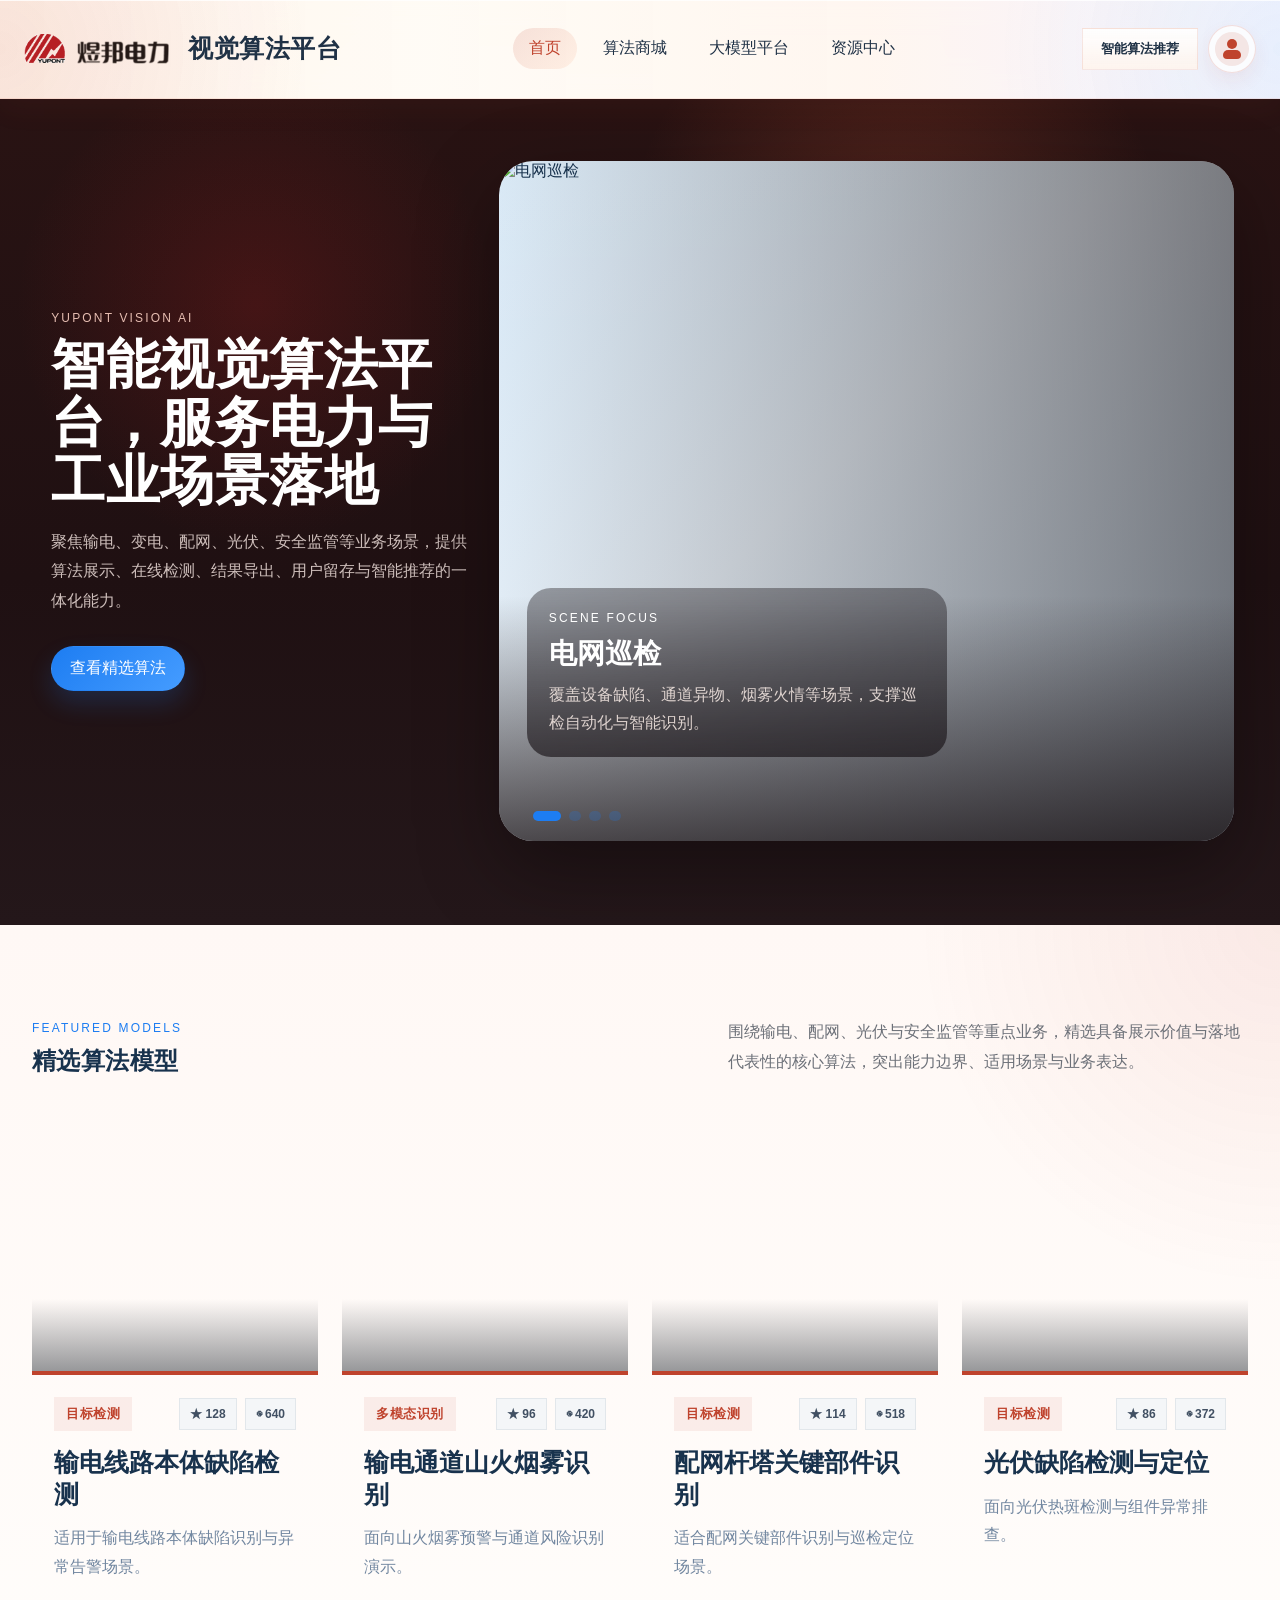
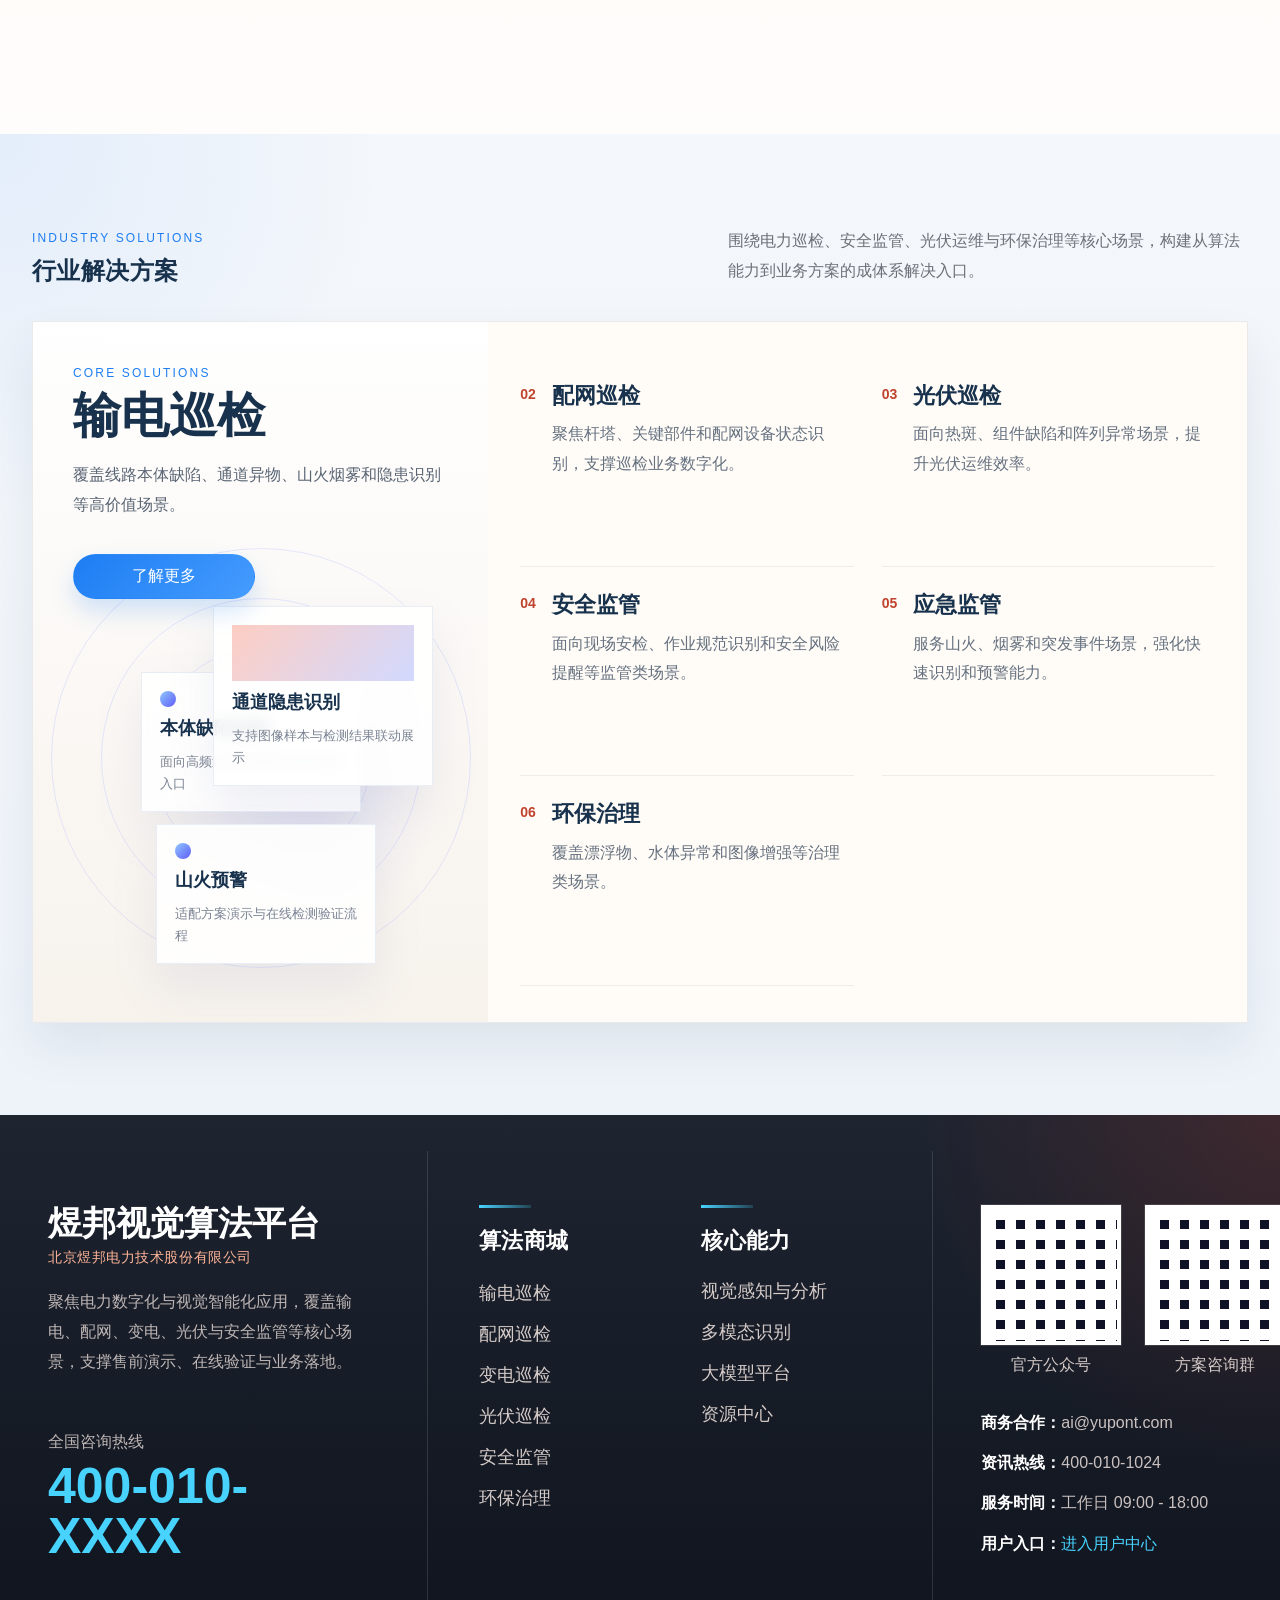
==== commit 4d9dc25c: "完成所有样式调整和修改" ====
--- a/Model/index.html
+++ b/Model/index.html
@@ -20,7 +20,6 @@
             <p class="hero-lead">聚焦输电、变电、配网、光伏、安全监管等业务场景，提供算法展示、在线检测、结果导出、用户留存与智能推荐的一体化能力。</p>
             <div class="hero-action-row">
               <a class="primary-btn" href="./market.html">查看精选算法</a>
-              <button class="ghost-btn" type="button" id="openRecommendModal">智能算法推荐</button>
             </div>
           </div>
           <div class="hero-visual">
--- a/Model/styles.css
+++ b/Model/styles.css
@@ -3589,7 +3589,32 @@
 }
 
 .header-user-area {
+  align-items: center;
   justify-content: flex-end;
+}
+
+.header-recommend-btn {
+  min-height: auto;
+  padding: 11px 18px;
+  border-radius: 0;
+}
+
+.header-recommend-nav {
+  border-color: rgba(219, 231, 241, 0.92);
+  background: #fff;
+  color: #203246;
+  font-size: 13px;
+  font-weight: 600;
+  letter-spacing: 0;
+  text-transform: none;
+  box-shadow: none;
+}
+
+.header-recommend-nav:hover,
+.header-recommend-nav:focus-visible {
+  color: #bf432d;
+  background: linear-gradient(135deg, rgba(191, 67, 45, 0.14), rgba(255, 161, 106, 0.12));
+  border-color: rgba(191, 67, 45, 0.12);
 }
 
 .user-menu {
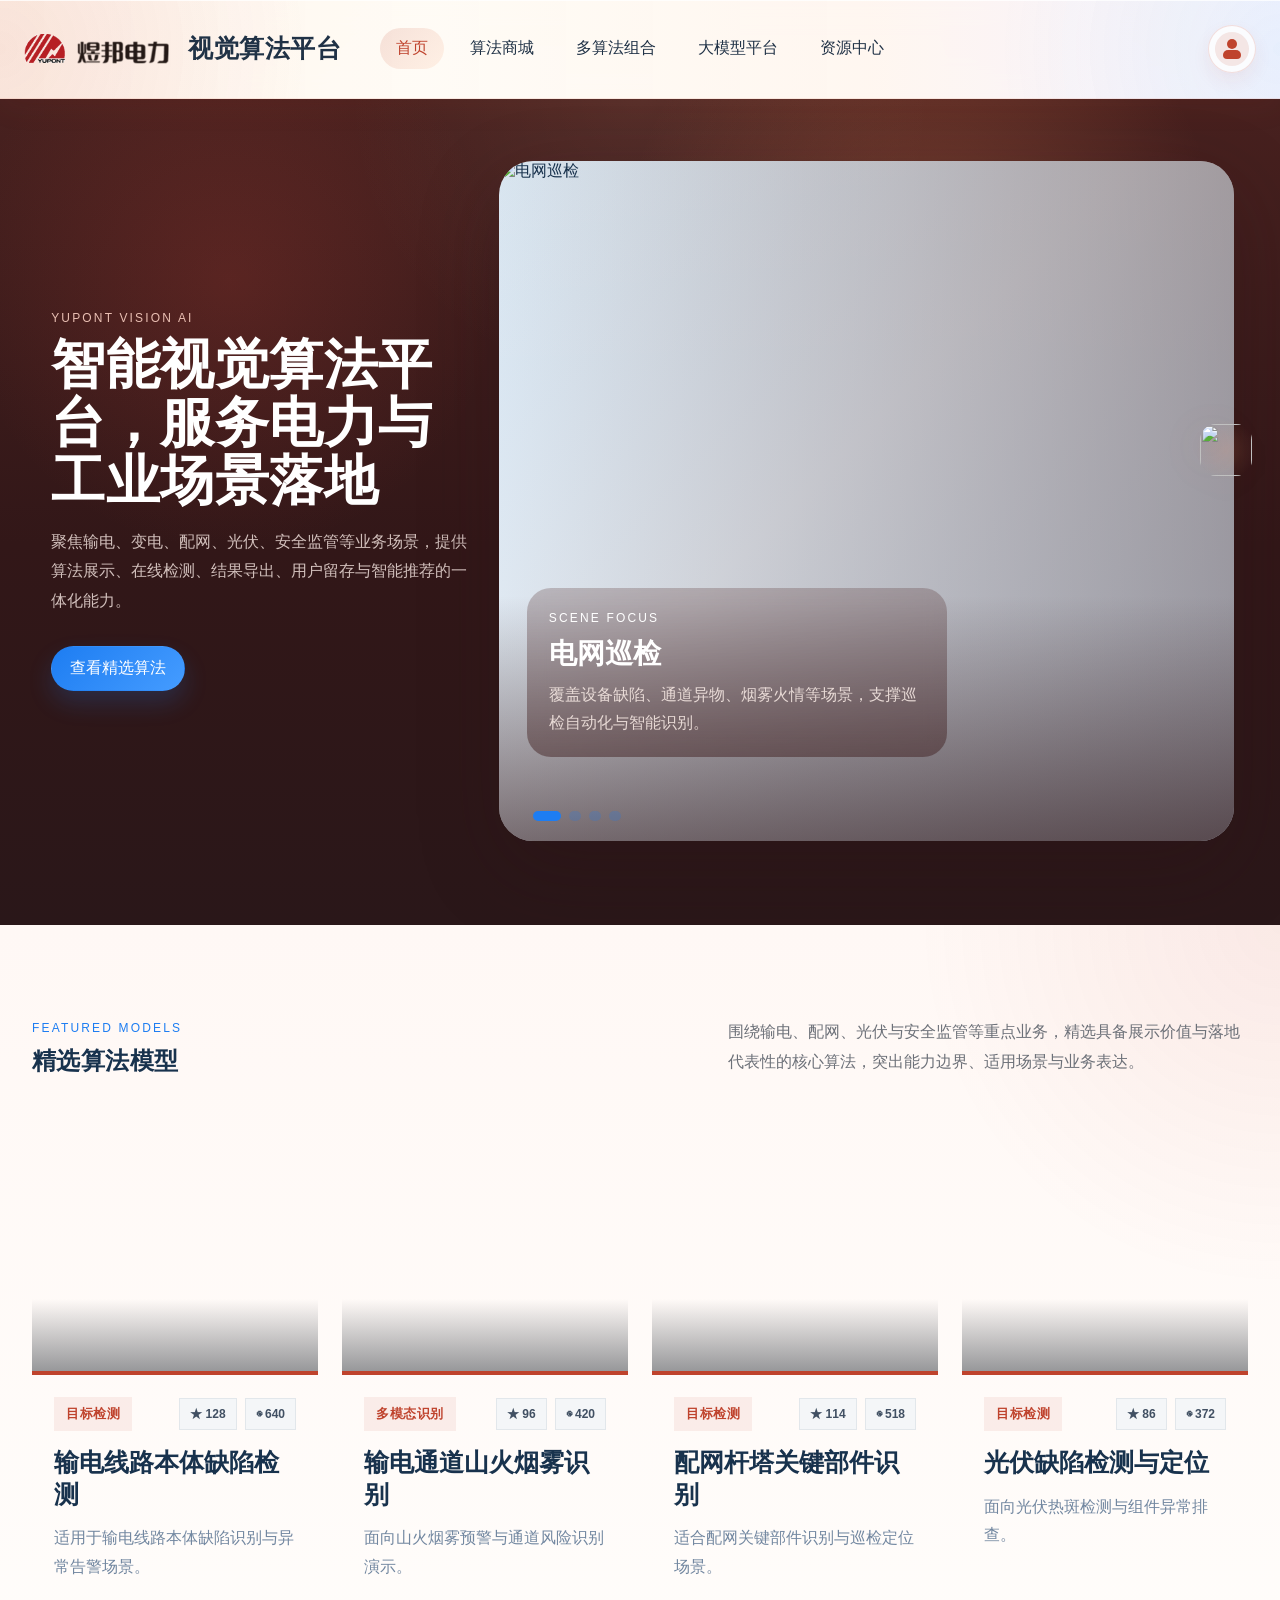
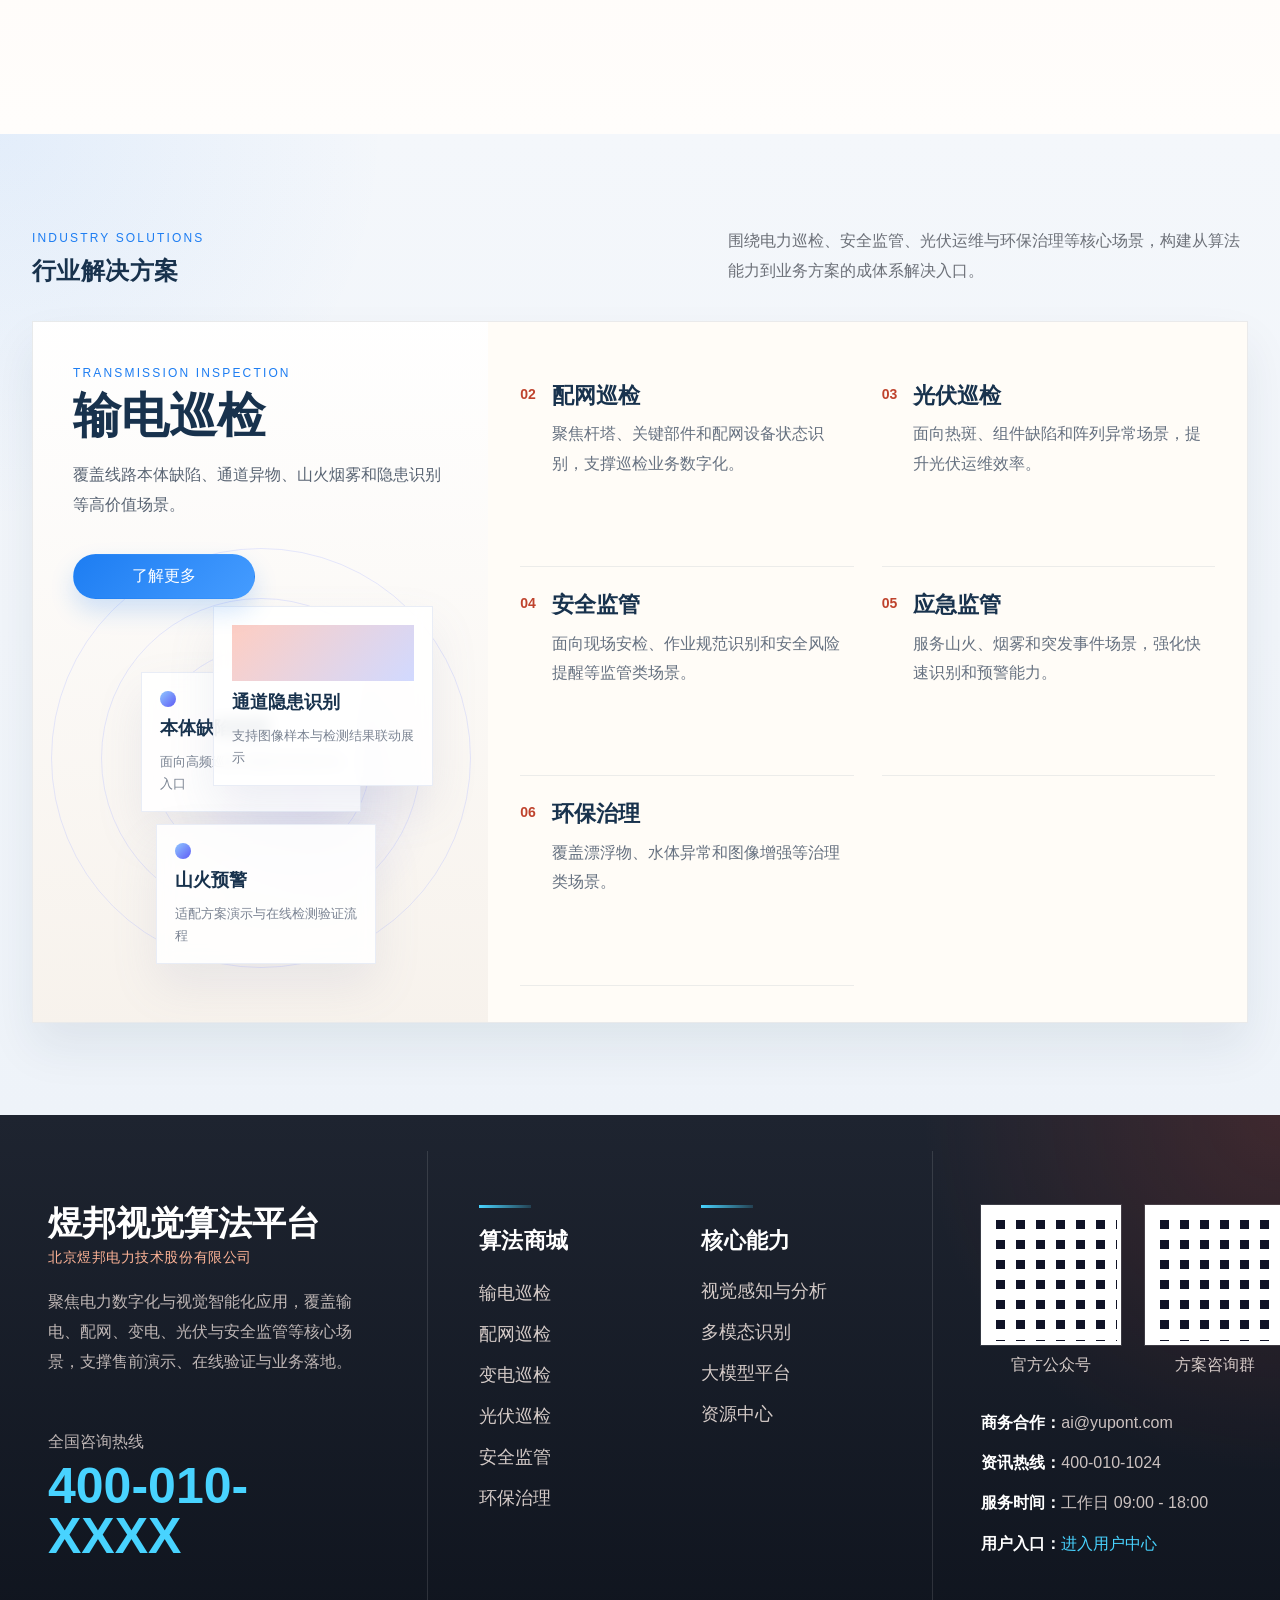
==== commit 23933582: "智能算法推荐页面定版" ====
--- a/Model/index.html
+++ b/Model/index.html
@@ -122,6 +122,12 @@
     </section>
   </main>
 
+  <button class="recommend-floating-btn" type="button" id="openRecommendModal" aria-label="打开智能算法推荐">
+    <span class="recommend-floating-btn-glow" aria-hidden="true"></span>
+    <img class="recommend-floating-btn-icon" src="./效果图/算法智能推荐.png" alt="">
+    <span class="recommend-floating-btn-tooltip">智能算法推荐</span>
+  </button>
+
   <div class="modal-shell" id="recommendModal">
     <div class="modal-mask" data-close-modal="recommendModal"></div>
     <div class="modal-card recommend-card">
--- a/Model/styles.css
+++ b/Model/styles.css
@@ -67,6 +67,9 @@
 }
 
 .header-inner {
+  display: grid;
+  grid-template-columns: minmax(220px, 1fr) auto minmax(220px, 1fr);
+  align-items: center;
   max-width: 1360px;
   margin: 0 auto;
   padding: 18px 24px;
@@ -97,6 +100,16 @@
   display: flex;
   flex-wrap: wrap;
   gap: 10px;
+}
+
+.top-nav {
+  justify-content: center;
+  justify-self: center;
+  flex-wrap: nowrap;
+}
+
+.header-actions {
+  justify-self: end;
 }
 
 .brand-copy {
@@ -1211,6 +1224,10 @@
     align-items: stretch;
   }
 
+  .header-inner {
+    display: flex;
+  }
+
   .top-nav, .header-actions, .history-tabs, .history-filters, .toolbar-group {
     width: 100%;
   }
@@ -1311,9 +1328,10 @@
   min-height: calc(100vh - 74px);
   padding: 42px 0 64px;
   background:
-    radial-gradient(circle at 70% 18%, rgba(255, 104, 64, 0.22), transparent 24%),
-    radial-gradient(circle at 20% 25%, rgba(180, 32, 32, 0.22), transparent 20%),
-    linear-gradient(180deg, #291313 0%, #1f1012 58%, #24171a 100%);
+    radial-gradient(circle at 72% 18%, rgba(255, 145, 96, 0.26), transparent 26%),
+    radial-gradient(circle at 18% 22%, rgba(210, 70, 58, 0.18), transparent 22%),
+    radial-gradient(circle at 50% 0%, rgba(255, 214, 178, 0.08), transparent 28%),
+    linear-gradient(180deg, #48211f 0%, #321718 54%, #2a1719 100%);
 }
 
 .home-hero .section-inner {
@@ -1379,7 +1397,7 @@
   border: 0;
   border-radius: 34px;
   overflow: hidden;
-  box-shadow: 0 28px 80px rgba(0, 0, 0, 0.34);
+  box-shadow: 0 28px 80px rgba(44, 19, 20, 0.28);
 }
 
 .hero-slides,
@@ -1393,13 +1411,13 @@
 
 .home-hero .hero-slide::before {
   background:
-    linear-gradient(90deg, rgba(16, 10, 12, 0.04) 0%, rgba(16, 10, 12, 0.24) 42%, rgba(16, 10, 12, 0.52) 100%),
-    linear-gradient(180deg, rgba(255, 255, 255, 0.08), transparent 30%);
+    linear-gradient(90deg, rgba(56, 29, 30, 0.06) 0%, rgba(56, 29, 30, 0.22) 42%, rgba(56, 29, 30, 0.42) 100%),
+    linear-gradient(180deg, rgba(255, 246, 236, 0.12), transparent 34%);
 }
 
 .home-hero .hero-slide::after {
   height: 36%;
-  background: linear-gradient(180deg, transparent 0%, rgba(18, 10, 12, 0.72) 100%);
+  background: linear-gradient(180deg, transparent 0%, rgba(42, 18, 20, 0.58) 100%);
 }
 
 .hero-slide-caption {
@@ -1411,7 +1429,7 @@
   max-width: 420px;
   padding: 20px 22px;
   border-radius: 24px;
-  background: linear-gradient(180deg, rgba(18, 12, 16, 0.36), rgba(18, 12, 16, 0.62));
+  background: linear-gradient(180deg, rgba(74, 33, 31, 0.24), rgba(58, 24, 24, 0.46));
   backdrop-filter: blur(10px);
 }
 
@@ -2386,7 +2404,9 @@
   margin-top: 22px;
   padding: 38px 40px;
   border-radius: 32px;
-  background: linear-gradient(145deg, rgba(42, 19, 23, 0.94), rgba(63, 34, 31, 0.9));
+  background:
+    radial-gradient(circle at right top, rgba(255, 180, 130, 0.12), transparent 24%),
+    linear-gradient(145deg, rgba(76, 34, 31, 0.94), rgba(108, 54, 45, 0.9));
   color: #fff;
   box-shadow: 0 22px 52px rgba(12, 16, 24, 0.14);
 }
@@ -2399,15 +2419,15 @@
 
 .page-hero-copy p:last-child,
 .page-hero-aside p {
-  color: rgba(255, 241, 236, 0.74);
+  color: rgba(255, 242, 234, 0.82);
   line-height: 1.85;
 }
 
 .page-hero-aside {
   padding: 24px;
   border-radius: 24px;
-  background: rgba(255, 255, 255, 0.06);
-  border: 1px solid rgba(255, 255, 255, 0.08);
+  background: rgba(255, 255, 255, 0.1);
+  border: 1px solid rgba(255, 238, 230, 0.12);
 }
 
 .page-market .page-bg {
@@ -2429,8 +2449,8 @@
   margin-top: 22px;
   border-radius: 34px;
   min-height: 560px;
-  background: #102640;
-  box-shadow: 0 28px 58px rgba(16, 38, 64, 0.18);
+  background: #1f3c5a;
+  box-shadow: 0 28px 58px rgba(31, 60, 90, 0.16);
 }
 
 .market-hero-media,
@@ -2441,16 +2461,16 @@
 
 .market-hero-media {
   background:
-    linear-gradient(120deg, rgba(9, 28, 52, 0.18), rgba(9, 28, 52, 0.06)),
+    linear-gradient(120deg, rgba(31, 60, 90, 0.1), rgba(31, 60, 90, 0.03)),
     url("./效果图/轮播/输电线路与设备识别能力.png") center/cover no-repeat;
   transform: scale(1.02);
 }
 
 .market-hero-overlay {
   background:
-    linear-gradient(90deg, rgba(9, 28, 52, 0.86) 0%, rgba(9, 28, 52, 0.6) 42%, rgba(9, 28, 52, 0.34) 100%),
-    linear-gradient(180deg, rgba(255, 255, 255, 0.06), transparent 26%),
-    radial-gradient(circle at right top, rgba(127, 224, 217, 0.22), transparent 24%);
+    linear-gradient(90deg, rgba(31, 60, 90, 0.72) 0%, rgba(31, 60, 90, 0.46) 42%, rgba(31, 60, 90, 0.2) 100%),
+    linear-gradient(180deg, rgba(255, 255, 255, 0.1), transparent 28%),
+    radial-gradient(circle at right top, rgba(127, 224, 217, 0.18), transparent 24%);
 }
 
 .market-hero-content {
@@ -2546,7 +2566,7 @@
   transform: translateY(-2px);
   background: rgba(255, 255, 255, 0.18);
   border-color: rgba(255, 255, 255, 0.3);
-  box-shadow: 0 16px 32px rgba(9, 28, 52, 0.16);
+  box-shadow: 0 16px 32px rgba(31, 60, 90, 0.16);
 }
 
 .market-demand-btn:hover::after,
@@ -2563,10 +2583,10 @@
   gap: 18px;
   padding: 24px;
   border-radius: 28px;
-  background: rgba(255, 255, 255, 0.14);
-  border: 1px solid rgba(255, 255, 255, 0.16);
+  background: rgba(255, 255, 255, 0.18);
+  border: 1px solid rgba(255, 255, 255, 0.2);
   backdrop-filter: blur(14px);
-  box-shadow: 0 18px 42px rgba(9, 28, 52, 0.12);
+  box-shadow: 0 18px 42px rgba(31, 60, 90, 0.12);
 }
 
 .market-search-panel {
@@ -2713,6 +2733,10 @@
   padding: 0;
   border-radius: 0;
   overflow: hidden;
+}
+
+.market-card-clickable {
+  position: relative;
 }
 
 .market-card-cover {
@@ -2973,8 +2997,9 @@
   overflow: hidden;
   border-radius: 0;
   background:
-    linear-gradient(120deg, rgba(11, 29, 49, 0.96), rgba(41, 23, 28, 0.92)),
-    #102640;
+    radial-gradient(circle at right top, rgba(255, 184, 138, 0.14), transparent 24%),
+    linear-gradient(120deg, rgba(82, 39, 34, 0.96), rgba(112, 57, 47, 0.92)),
+    #5c2b27;
 }
 
 .page-llm .page-hero::before {
@@ -2996,7 +3021,7 @@
 
 .page-llm .page-hero-aside {
   border-radius: 0;
-  background: rgba(255, 255, 255, 0.08);
+  background: rgba(255, 255, 255, 0.12);
 }
 
 .llm-grid {
@@ -3198,8 +3223,9 @@
   overflow: hidden;
   border-radius: 0;
   background:
-    linear-gradient(120deg, rgba(18, 35, 58, 0.96), rgba(43, 24, 28, 0.92)),
-    #102640;
+    radial-gradient(circle at right top, rgba(255, 190, 142, 0.12), transparent 24%),
+    linear-gradient(120deg, rgba(86, 42, 37, 0.96), rgba(116, 61, 49, 0.92)),
+    #5c2b27;
 }
 
 .page-resources .page-hero::before {
@@ -3221,7 +3247,7 @@
 
 .resource-hero-aside {
   border-radius: 0;
-  background: rgba(255, 255, 255, 0.08);
+  background: rgba(255, 255, 255, 0.12);
 }
 
 .resource-filter-chip {
@@ -3591,30 +3617,6 @@
 .header-user-area {
   align-items: center;
   justify-content: flex-end;
-}
-
-.header-recommend-btn {
-  min-height: auto;
-  padding: 11px 18px;
-  border-radius: 0;
-}
-
-.header-recommend-nav {
-  border-color: rgba(219, 231, 241, 0.92);
-  background: #fff;
-  color: #203246;
-  font-size: 13px;
-  font-weight: 600;
-  letter-spacing: 0;
-  text-transform: none;
-  box-shadow: none;
-}
-
-.header-recommend-nav:hover,
-.header-recommend-nav:focus-visible {
-  color: #bf432d;
-  background: linear-gradient(135deg, rgba(191, 67, 45, 0.14), rgba(255, 161, 106, 0.12));
-  border-color: rgba(191, 67, 45, 0.12);
 }
 
 .user-menu {
@@ -4071,7 +4073,8 @@
 
 .recommend-card {
   width: min(1040px, calc(100% - 32px));
-  overflow: hidden;
+  max-height: min(calc(100vh - 48px), 920px);
+  overflow: auto;
   border-radius: 0;
   border: 1px solid rgba(219, 231, 241, 0.92);
   background:
@@ -4300,26 +4303,6 @@
   min-height: 58px;
   line-height: 1.8;
   color: #5f6876;
-}
-
-.recommend-item-link {
-  display: inline-flex;
-  align-items: center;
-  gap: 8px;
-  color: #bf432d;
-  font-size: 13px;
-  font-weight: 700;
-  letter-spacing: 0.06em;
-  text-transform: uppercase;
-}
-
-.recommend-item-link::after {
-  content: "→";
-  transition: transform 0.22s ease;
-}
-
-.recommend-item:hover .recommend-item-link::after {
-  transform: translateX(4px);
 }
 
 @media (max-width: 760px) {
@@ -4884,8 +4867,66 @@
   margin: 0 auto;
 }
 
+.combo-page-shell {
+  max-width: 1480px;
+  margin: 0 auto;
+}
+
 .algorithm-page-hero {
   margin-top: 18px;
+}
+
+.page-combo .page-hero {
+  position: relative;
+  overflow: hidden;
+  border-radius: 0;
+  background:
+    radial-gradient(circle at right top, rgba(255, 186, 140, 0.12), transparent 24%),
+    linear-gradient(120deg, rgba(83, 39, 34, 0.96), rgba(113, 58, 47, 0.92)),
+    #5c2b27;
+}
+
+.page-combo .page-hero::before {
+  content: "";
+  position: absolute;
+  inset: 0;
+  background:
+    linear-gradient(90deg, rgba(255, 255, 255, 0.04) 1px, transparent 1px),
+    linear-gradient(rgba(255, 255, 255, 0.04) 1px, transparent 1px);
+  background-size: 30px 30px;
+  pointer-events: none;
+}
+
+.page-combo .page-hero-copy,
+.page-combo .page-hero-aside {
+  position: relative;
+  z-index: 1;
+}
+
+.page-combo .page-hero-aside {
+  border-radius: 0;
+  background: rgba(255, 255, 255, 0.12);
+}
+
+.combo-hero-copy {
+  max-width: 760px;
+}
+
+.combo-hero-aside {
+  display: grid;
+  gap: 12px;
+}
+
+.combo-hero-aside strong,
+.combo-workbench-head strong {
+  display: block;
+}
+
+.combo-hero-aside p,
+.combo-workbench-head span,
+.combo-algorithm-empty span,
+.combo-selected-empty {
+  color: var(--muted);
 }
 
 .algorithm-hero-strip {
@@ -4942,6 +4983,135 @@
   display: flex;
   align-items: center;
   justify-content: center;
+}
+
+.recommend-floating-btn {
+  position: fixed;
+  right: 28px;
+  top: 50%;
+  z-index: 18;
+  display: inline-flex;
+  align-items: center;
+  justify-content: center;
+  width: 52px;
+  height: 52px;
+  padding: 0;
+  border: 0;
+  border-radius: 16px;
+  background: transparent;
+  color: #bf432d;
+  box-shadow: none;
+  transform: translateY(-50%);
+  cursor: pointer;
+  overflow: visible;
+  transition: transform 0.26s ease, filter 0.26s ease;
+}
+
+.recommend-floating-btn-glow {
+  position: absolute;
+  inset: -6px;
+  border-radius: 20px;
+  background: radial-gradient(circle, rgba(255, 160, 115, 0.28), transparent 68%);
+  opacity: 0.48;
+  animation: recommendFloatPulse 2.8s ease-in-out infinite;
+  pointer-events: none;
+}
+
+.recommend-floating-btn-icon {
+  position: relative;
+  z-index: 1;
+  width: 100%;
+  height: 100%;
+  object-fit: cover;
+  border-radius: 16px;
+  filter: drop-shadow(0 10px 18px rgba(191, 67, 45, 0.18));
+  transition: transform 0.26s ease;
+}
+
+.recommend-floating-btn:hover,
+.recommend-floating-btn:focus-visible {
+  transform: translateY(calc(-50% - 6px)) rotate(-4deg);
+  filter: brightness(1.04);
+}
+
+.recommend-floating-btn:hover .recommend-floating-btn-icon,
+.recommend-floating-btn:focus-visible .recommend-floating-btn-icon {
+  transform: scale(1.08) rotate(4deg);
+}
+
+.recommend-floating-btn-tooltip {
+  position: absolute;
+  right: calc(100% + 14px);
+  top: 50%;
+  z-index: 1;
+  padding: 10px 14px;
+  border: 1px solid rgba(191, 67, 45, 0.16);
+  border-radius: 14px;
+  background: rgba(32, 50, 70, 0.94);
+  color: #fff7f1;
+  font-size: 13px;
+  font-weight: 600;
+  letter-spacing: 0.02em;
+  white-space: nowrap;
+  pointer-events: none;
+  opacity: 0;
+  transform: translate(8px, -50%);
+  transition: opacity 0.22s ease, transform 0.22s ease;
+}
+
+.recommend-floating-btn-tooltip::after {
+  content: "";
+  position: absolute;
+  top: 50%;
+  right: -6px;
+  width: 12px;
+  height: 12px;
+  background: rgba(32, 50, 70, 0.94);
+  transform: translateY(-50%) rotate(45deg);
+}
+
+.recommend-floating-btn:hover .recommend-floating-btn-tooltip,
+.recommend-floating-btn:focus-visible .recommend-floating-btn-tooltip {
+  opacity: 1;
+  transform: translate(0, -50%);
+}
+
+@keyframes recommendFloatPulse {
+  0%,
+  100% {
+    transform: scale(0.96);
+    opacity: 0.56;
+  }
+
+  50% {
+    transform: scale(1.08);
+    opacity: 0.88;
+  }
+}
+
+@media (max-width: 760px) {
+  .recommend-floating-btn {
+    right: 16px;
+    bottom: 18px;
+    top: auto;
+    width: 46px;
+    height: 46px;
+    transform: none;
+    border-radius: 14px;
+  }
+
+  .recommend-floating-btn:hover,
+  .recommend-floating-btn:focus-visible {
+    transform: translateY(-2px) rotate(-2deg);
+  }
+
+  .recommend-floating-btn-icon {
+    border-radius: 14px;
+  }
+
+  .recommend-floating-btn-tooltip {
+    display: none;
+  }
 }
 
 .algorithm-hero-icon {
@@ -5093,7 +5263,21 @@
   margin-top: 24px;
 }
 
+.combo-page-layout {
+  display: grid;
+  grid-template-columns: 400px minmax(0, 1fr);
+  gap: 24px;
+  align-items: start;
+  margin-top: 24px;
+}
+
 .algorithm-main {
+  min-width: 0;
+  display: grid;
+  gap: 24px;
+}
+
+.combo-main {
   min-width: 0;
   display: grid;
   gap: 24px;
@@ -5103,6 +5287,198 @@
   width: auto;
   position: sticky;
   top: 94px;
+}
+
+.combo-selection-column {
+  position: sticky;
+  top: 94px;
+}
+
+.combo-selection-panel {
+  display: grid;
+  gap: 18px;
+}
+
+.combo-search-wrap input {
+  width: 100%;
+  min-height: 48px;
+  padding: 0 16px;
+  border: 1px solid rgba(219, 231, 241, 0.92);
+  background: #fff;
+  color: var(--text);
+}
+
+.combo-filter-cluster {
+  display: flex;
+  gap: 10px;
+  flex-wrap: wrap;
+}
+
+.combo-filter-cluster .market-filter-chip {
+  min-height: 40px;
+  padding: 0 14px;
+  border: 1px solid rgba(219, 231, 241, 0.92);
+  background: rgba(248, 251, 254, 0.96);
+  color: #425468;
+}
+
+.combo-filter-cluster .market-filter-chip:hover {
+  background: rgba(241, 247, 252, 0.98);
+  border-color: rgba(191, 67, 45, 0.16);
+}
+
+.combo-filter-cluster .market-filter-chip.active {
+  background: linear-gradient(135deg, rgba(255, 245, 239, 0.98), rgba(255, 250, 247, 0.98));
+  color: #bf432d;
+  border-color: rgba(191, 67, 45, 0.2);
+  box-shadow: 0 10px 20px rgba(191, 67, 45, 0.08);
+}
+
+.combo-selected-strip {
+  display: grid;
+  gap: 12px;
+  padding: 16px 18px;
+  border: 1px solid rgba(219, 231, 241, 0.92);
+  background: linear-gradient(180deg, rgba(248, 251, 254, 0.94), rgba(255, 255, 255, 0.96));
+}
+
+.combo-selected-head {
+  display: flex;
+  gap: 12px;
+  align-items: center;
+  justify-content: space-between;
+}
+
+.combo-clear-btn {
+  border-radius: 0;
+}
+
+.combo-selected-tags,
+.combo-workbench-tags {
+  display: flex;
+  gap: 10px;
+  flex-wrap: wrap;
+}
+
+.combo-selected-tag,
+.combo-workbench-tag {
+  display: inline-flex;
+  align-items: center;
+  gap: 10px;
+  min-height: 36px;
+  padding: 0 14px;
+  border: 1px solid rgba(191, 67, 45, 0.14);
+  background: rgba(255, 249, 245, 0.92);
+  color: #bf432d;
+}
+
+.combo-selected-tag em {
+  font-style: normal;
+}
+
+.combo-selected-tag button {
+  border: 0;
+  background: transparent;
+  color: inherit;
+  cursor: pointer;
+  font-size: 16px;
+  line-height: 1;
+}
+
+.combo-algorithm-list {
+  display: grid;
+  gap: 0;
+  max-height: calc(100vh - 360px);
+  overflow: auto;
+  border-top: 1px solid rgba(219, 231, 241, 0.92);
+}
+
+.combo-algorithm-row {
+  display: grid;
+  grid-template-columns: minmax(0, 1fr) auto;
+  gap: 16px;
+  align-items: center;
+  padding: 16px 0;
+  border-bottom: 1px solid rgba(219, 231, 241, 0.92);
+  transition: background 0.22s ease;
+}
+
+.combo-algorithm-row.is-selected {
+  background: rgba(255, 249, 245, 0.68);
+}
+
+.combo-algorithm-row-main {
+  min-width: 0;
+  display: grid;
+  gap: 8px;
+}
+
+.combo-algorithm-row-head,
+.combo-algorithm-actions,
+.combo-workbench-head,
+.combo-action-row {
+  display: flex;
+  gap: 12px;
+  align-items: center;
+  justify-content: space-between;
+}
+
+.combo-algorithm-row-head h4,
+.combo-algorithm-row-main p {
+  margin: 0;
+}
+
+.combo-algorithm-row-head {
+  min-width: 0;
+  justify-content: flex-start;
+  flex-wrap: wrap;
+}
+
+.combo-algorithm-inline-tags {
+  display: flex;
+  gap: 8px;
+  flex-wrap: wrap;
+}
+
+.combo-algorithm-inline-tags .business-tag,
+.combo-algorithm-inline-tags .sharp-featured-type {
+  flex: 0 0 auto;
+}
+
+.combo-algorithm-row-main p {
+  color: var(--muted);
+  line-height: 1.7;
+}
+
+.combo-pick-btn {
+  min-width: 88px;
+  border-radius: 0;
+}
+
+.combo-algorithm-empty {
+  display: grid;
+  gap: 10px;
+  padding: 20px;
+  border: 1px dashed rgba(219, 231, 241, 0.92);
+  background: rgba(248, 251, 254, 0.9);
+  text-align: center;
+}
+
+.combo-workbench-summary {
+  display: grid;
+  gap: 12px;
+  margin-top: 18px;
+  padding: 18px;
+  border: 1px solid rgba(219, 231, 241, 0.92);
+  background: linear-gradient(180deg, rgba(248, 251, 254, 0.94), rgba(255, 255, 255, 0.96));
+}
+
+.combo-workbench-empty {
+  color: var(--muted);
+}
+
+.combo-action-row {
+  justify-content: flex-start;
 }
 
 .algorithm-section-head {
@@ -5675,16 +6051,27 @@
 .page-algorithm .status-chip,
 .page-algorithm .tab-pill,
 .page-algorithm .upload-thumb,
-.page-algorithm .favorite-cover {
+.page-algorithm .favorite-cover,
+.page-combo .section-card,
+.page-combo .upload-zone,
+.page-combo .annotated-preview,
+.page-combo .empty-result,
+.page-combo .metric-card,
+.page-combo .status-chip,
+.page-combo .tab-pill,
+.page-combo .upload-thumb,
+.page-combo .favorite-cover {
   border-radius: 0;
 }
 
-.page-algorithm .section-card {
+.page-algorithm .section-card,
+.page-combo .section-card {
   position: relative;
   overflow: hidden;
 }
 
-.page-algorithm .section-card::before {
+.page-algorithm .section-card::before,
+.page-combo .section-card::before {
   content: "";
   position: absolute;
   top: 0;
@@ -5695,7 +6082,8 @@
   pointer-events: none;
 }
 
-.page-algorithm .tab-pill {
+.page-algorithm .tab-pill,
+.page-combo .tab-pill {
   position: relative;
   min-height: 40px;
   border-radius: 0;
@@ -5708,7 +6096,8 @@
   overflow: hidden;
 }
 
-.page-algorithm .tab-pill::before {
+.page-algorithm .tab-pill::before,
+.page-combo .tab-pill::before {
   content: "";
   position: absolute;
   left: 0;
@@ -5722,37 +6111,47 @@
   transition: transform 0.24s ease, opacity 0.24s ease;
 }
 
-.page-algorithm .tab-pill:hover {
+.page-algorithm .tab-pill:hover,
+.page-combo .tab-pill:hover {
   color: #22384f;
   transform: none;
 }
 
-.page-algorithm .tab-pill.active {
+.page-algorithm .tab-pill.active,
+.page-combo .tab-pill.active {
   color: #102640;
   background: transparent;
 }
 
 .page-algorithm .tab-pill.active::before,
-.page-algorithm .tab-pill:hover::before {
+.page-algorithm .tab-pill:hover::before,
+.page-combo .tab-pill.active::before,
+.page-combo .tab-pill:hover::before {
   opacity: 1;
   transform: scaleX(1);
 }
 
-.page-algorithm .status-chip {
+.page-algorithm .status-chip,
+.page-combo .status-chip {
   border: 1px solid rgba(20, 184, 154, 0.18);
 }
 
-.page-algorithm .metric-card {
+.page-algorithm .metric-card,
+.page-combo .metric-card {
   background: linear-gradient(180deg, #fff, #f8fbfe);
 }
 
-.page-algorithm .upload-zone {
+.page-algorithm .upload-zone,
+.page-combo .upload-zone {
   border-style: solid;
 }
 
 .page-algorithm .annotated-preview,
 .page-algorithm .empty-result,
-.page-algorithm .stream-preview-card {
+.page-algorithm .stream-preview-card,
+.page-combo .annotated-preview,
+.page-combo .empty-result,
+.page-combo .stream-preview-card {
   background:
     linear-gradient(90deg, rgba(10, 34, 56, 0.03) 1px, transparent 1px),
     linear-gradient(rgba(10, 34, 56, 0.03) 1px, transparent 1px),
@@ -5761,12 +6160,16 @@
 }
 
 .page-algorithm .detection-box,
-.page-algorithm .detection-box span {
+.page-algorithm .detection-box span,
+.page-combo .detection-box,
+.page-combo .detection-box span {
   border-radius: 0;
 }
 
 .page-algorithm .annotated-preview video,
-.page-algorithm .stream-preview-card video {
+.page-algorithm .stream-preview-card video,
+.page-combo .annotated-preview video,
+.page-combo .stream-preview-card video {
   width: 100%;
   height: 100%;
   min-height: 280px;
@@ -5793,11 +6196,14 @@
 
 @media (max-width: 1200px) {
   .algorithm-layout,
-  .algorithm-hero-strip {
+  .algorithm-hero-strip,
+  .combo-page-layout,
+  .combo-page-hero {
     grid-template-columns: 1fr;
   }
 
-  .algorithm-sidebar {
+  .algorithm-sidebar,
+  .combo-selection-column {
     position: static;
   }
 
@@ -5807,7 +6213,8 @@
 }
 
 @media (max-width: 760px) {
-  .page-algorithm .page-shell {
+  .page-algorithm .page-shell,
+  .page-combo .page-shell {
     padding-left: 16px;
     padding-right: 16px;
   }
@@ -5816,12 +6223,17 @@
   .algorithm-section-head,
   .detection-result-layout,
   .result-report-head,
-  .export-sheet-head {
+  .export-sheet-head,
+  .combo-selected-head,
+  .combo-algorithm-actions,
+  .combo-workbench-head,
+  .combo-action-row {
     flex-direction: column;
     align-items: stretch;
   }
 
-  .algorithm-hero-strip {
+  .algorithm-hero-strip,
+  .combo-page-hero {
     grid-template-columns: 1fr;
     padding: 24px 20px;
   }
@@ -5860,7 +6272,8 @@
     width: 100%;
   }
 
-  .combo-detect-grid {
+  .combo-detect-grid,
+  .combo-algorithm-row {
     grid-template-columns: 1fr;
   }
 }
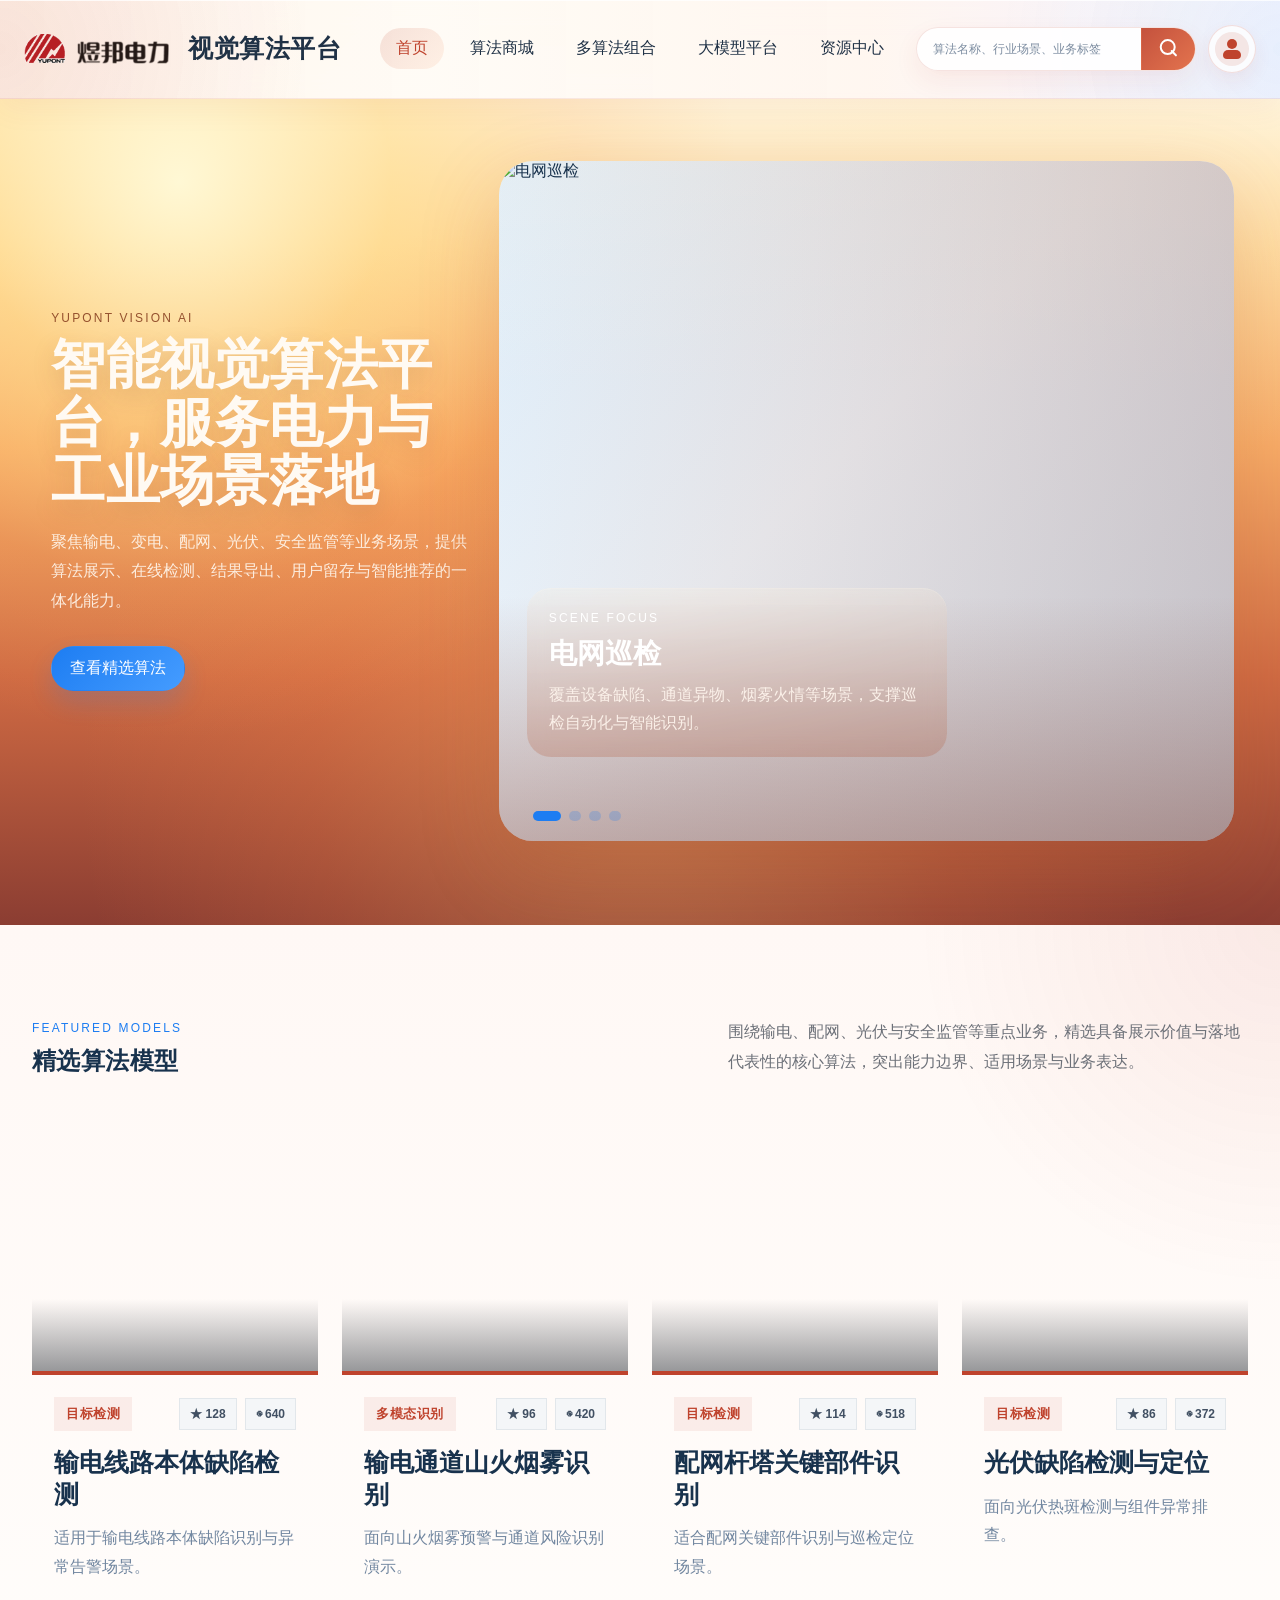
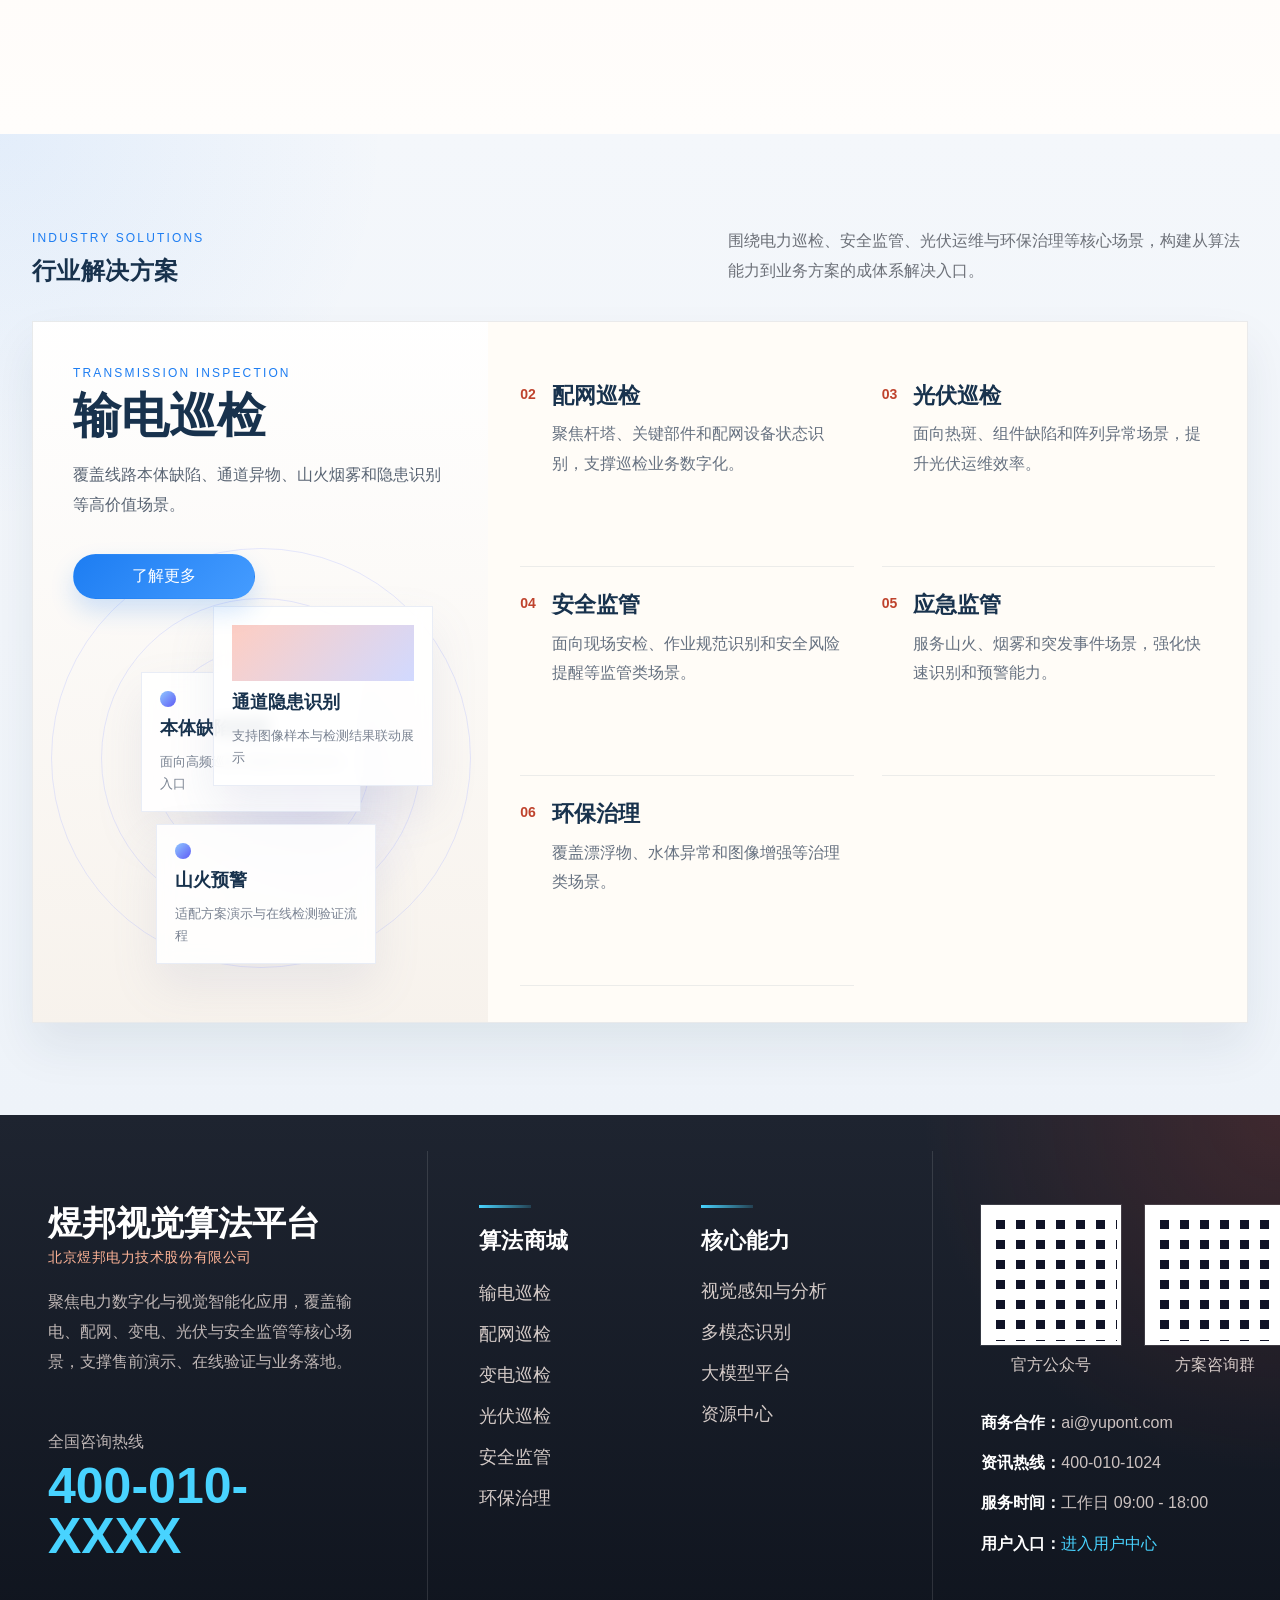
==== commit f979a4a0: "智能算法推荐完善" ====
--- a/Model/index.html
+++ b/Model/index.html
@@ -122,12 +122,6 @@
     </section>
   </main>
 
-  <button class="recommend-floating-btn" type="button" id="openRecommendModal" aria-label="打开智能算法推荐">
-    <span class="recommend-floating-btn-glow" aria-hidden="true"></span>
-    <img class="recommend-floating-btn-icon" src="./效果图/算法智能推荐.png" alt="">
-    <span class="recommend-floating-btn-tooltip">智能算法推荐</span>
-  </button>
-
   <div class="modal-shell" id="recommendModal">
     <div class="modal-mask" data-close-modal="recommendModal"></div>
     <div class="modal-card recommend-card">
--- a/Model/styles.css
+++ b/Model/styles.css
@@ -8,6 +8,13 @@
   --primary: #1d7df2;
   --primary-soft: #e8f2ff;
   --secondary: #14b89a;
+  --hero-red-strong: #b54a36;
+  --hero-red-mid: #cf644d;
+  --hero-red-soft: #f5b29d;
+  --hero-red-panel: rgba(255, 247, 242, 0.16);
+  --hero-red-panel-border: rgba(255, 234, 225, 0.34);
+  --hero-red-copy: rgba(255, 248, 244, 0.9);
+  --hero-red-accent: #ffd3c3;
   --shadow: 0 18px 42px rgba(29, 73, 124, 0.08);
   --radius-xl: 28px;
   --radius-lg: 20px;
@@ -1325,16 +1332,20 @@
 }
 
 .home-hero {
+  position: relative;
+  overflow: hidden;
   min-height: calc(100vh - 74px);
   padding: 42px 0 64px;
   background:
-    radial-gradient(circle at 72% 18%, rgba(255, 145, 96, 0.26), transparent 26%),
-    radial-gradient(circle at 18% 22%, rgba(210, 70, 58, 0.18), transparent 22%),
-    radial-gradient(circle at 50% 0%, rgba(255, 214, 178, 0.08), transparent 28%),
-    linear-gradient(180deg, #48211f 0%, #321718 54%, #2a1719 100%);
+    radial-gradient(circle at 14% 10%, rgba(255, 250, 216, 0.88) 0%, rgba(255, 220, 136, 0.52) 16%, rgba(255, 177, 89, 0.16) 30%, transparent 42%),
+    radial-gradient(ellipse at 50% 82%, rgba(255, 196, 116, 0.34) 0%, rgba(255, 146, 79, 0.16) 36%, transparent 62%),
+    radial-gradient(circle at 82% 18%, rgba(255, 229, 174, 0.18), transparent 24%),
+    linear-gradient(180deg, #fff5dc 0%, #ffdca2 18%, #f7ab67 42%, #cf6a43 70%, #8b3d32 100%);
 }
 
 .home-hero .section-inner {
+  position: relative;
+  z-index: 1;
   width: 100%;
   margin: 0;
   padding-left: clamp(24px, 4vw, 56px);
@@ -1356,7 +1367,7 @@
 }
 
 .hero-copy-block .eyebrow {
-  color: rgba(255, 213, 199, 0.88);
+  color: rgba(131, 58, 28, 0.86);
 }
 
 .hero-copy-block h1 {
@@ -1365,12 +1376,14 @@
   font-size: clamp(42px, 4.2vw, 64px);
   line-height: 1.08;
   letter-spacing: 0.01em;
+  color: #fffaf3;
+  text-shadow: 0 10px 24px rgba(133, 58, 34, 0.18);
 }
 
 .hero-lead {
   max-width: 520px;
   margin: 18px 0 0;
-  color: rgba(255, 240, 235, 0.78);
+  color: rgba(255, 249, 241, 0.88);
   font-size: 16px;
   line-height: 1.85;
 }
@@ -1391,13 +1404,15 @@
 }
 
 .home-hero .hero-main {
+  position: relative;
+  z-index: 1;
   min-height: 680px;
   width: 100%;
   max-width: none;
   border: 0;
   border-radius: 34px;
   overflow: hidden;
-  box-shadow: 0 28px 80px rgba(44, 19, 20, 0.28);
+  box-shadow: 0 28px 80px rgba(177, 90, 48, 0.24);
 }
 
 .hero-slides,
@@ -1411,13 +1426,13 @@
 
 .home-hero .hero-slide::before {
   background:
-    linear-gradient(90deg, rgba(56, 29, 30, 0.06) 0%, rgba(56, 29, 30, 0.22) 42%, rgba(56, 29, 30, 0.42) 100%),
-    linear-gradient(180deg, rgba(255, 246, 236, 0.12), transparent 34%);
+    linear-gradient(90deg, rgba(156, 74, 42, 0.03) 0%, rgba(156, 74, 42, 0.12) 42%, rgba(120, 53, 35, 0.24) 100%),
+    linear-gradient(180deg, rgba(255, 251, 238, 0.26), transparent 34%);
 }
 
 .home-hero .hero-slide::after {
   height: 36%;
-  background: linear-gradient(180deg, transparent 0%, rgba(42, 18, 20, 0.58) 100%);
+  background: linear-gradient(180deg, transparent 0%, rgba(118, 52, 37, 0.36) 100%);
 }
 
 .hero-slide-caption {
@@ -1429,8 +1444,9 @@
   max-width: 420px;
   padding: 20px 22px;
   border-radius: 24px;
-  background: linear-gradient(180deg, rgba(74, 33, 31, 0.24), rgba(58, 24, 24, 0.46));
+  background: linear-gradient(180deg, rgba(255, 242, 220, 0.22), rgba(176, 80, 46, 0.24));
   backdrop-filter: blur(10px);
+  box-shadow: inset 0 1px 0 rgba(255, 250, 238, 0.18);
 }
 
 .hero-slide-caption .eyebrow,
@@ -1451,7 +1467,7 @@
 
 .hero-slide-caption p {
   margin: 0;
-  color: rgba(255, 241, 236, 0.82);
+  color: rgba(255, 246, 238, 0.9);
   line-height: 1.75;
 }
 
@@ -2405,10 +2421,11 @@
   padding: 38px 40px;
   border-radius: 32px;
   background:
-    radial-gradient(circle at right top, rgba(255, 180, 130, 0.12), transparent 24%),
-    linear-gradient(145deg, rgba(76, 34, 31, 0.94), rgba(108, 54, 45, 0.9));
+    radial-gradient(circle at right top, rgba(255, 224, 212, 0.34), transparent 24%),
+    radial-gradient(circle at left center, rgba(255, 190, 162, 0.16), transparent 28%),
+    linear-gradient(145deg, rgba(181, 74, 54, 0.96), rgba(207, 100, 77, 0.9));
   color: #fff;
-  box-shadow: 0 22px 52px rgba(12, 16, 24, 0.14);
+  box-shadow: 0 22px 52px rgba(181, 74, 54, 0.18);
 }
 
 .page-hero-copy h1 {
@@ -2417,17 +2434,30 @@
   line-height: 1.08;
 }
 
+.page-hero .eyebrow,
+.market-hero-copy .eyebrow {
+  color: var(--hero-red-accent);
+  font-family: "Bahnschrift", "Consolas", "Segoe UI Variable", sans-serif;
+  letter-spacing: 0.14em;
+}
+
 .page-hero-copy p:last-child,
 .page-hero-aside p {
-  color: rgba(255, 242, 234, 0.82);
+  color: var(--hero-red-copy);
   line-height: 1.85;
 }
 
 .page-hero-aside {
   padding: 24px;
   border-radius: 24px;
-  background: rgba(255, 255, 255, 0.1);
-  border: 1px solid rgba(255, 238, 230, 0.12);
+  background: var(--hero-red-panel);
+  border: 1px solid var(--hero-red-panel-border);
+  box-shadow: inset 0 1px 0 rgba(255, 255, 255, 0.12);
+  backdrop-filter: blur(12px);
+}
+
+.page-hero-aside strong {
+  color: #fff9f6;
 }
 
 .page-market .page-bg {
@@ -2450,7 +2480,7 @@
   border-radius: 34px;
   min-height: 560px;
   background: #1f3c5a;
-  box-shadow: 0 28px 58px rgba(31, 60, 90, 0.16);
+  box-shadow: 0 28px 58px rgba(31, 60, 90, 0.12);
 }
 
 .market-hero-media,
@@ -2461,16 +2491,16 @@
 
 .market-hero-media {
   background:
-    linear-gradient(120deg, rgba(31, 60, 90, 0.1), rgba(31, 60, 90, 0.03)),
+    linear-gradient(120deg, rgba(255, 255, 255, 0.08), rgba(255, 255, 255, 0.02)),
     url("./效果图/轮播/输电线路与设备识别能力.png") center/cover no-repeat;
   transform: scale(1.02);
 }
 
 .market-hero-overlay {
   background:
-    linear-gradient(90deg, rgba(31, 60, 90, 0.72) 0%, rgba(31, 60, 90, 0.46) 42%, rgba(31, 60, 90, 0.2) 100%),
-    linear-gradient(180deg, rgba(255, 255, 255, 0.1), transparent 28%),
-    radial-gradient(circle at right top, rgba(127, 224, 217, 0.18), transparent 24%);
+    linear-gradient(90deg, rgba(31, 60, 90, 0.46) 0%, rgba(31, 60, 90, 0.22) 42%, rgba(31, 60, 90, 0.06) 100%),
+    linear-gradient(180deg, rgba(255, 255, 255, 0.22), transparent 28%),
+    radial-gradient(circle at right top, rgba(255, 244, 238, 0.26), transparent 24%);
 }
 
 .market-hero-content {
@@ -2502,7 +2532,7 @@
 }
 
 .market-hero-copy p:last-of-type {
-  color: rgba(233, 243, 252, 0.82);
+  color: rgba(245, 250, 255, 0.9);
   line-height: 1.85;
   max-width: 640px;
 }
@@ -2518,9 +2548,9 @@
   gap: 14px;
   min-height: 52px;
   padding: 0 20px 0 22px;
-  border: 1px solid rgba(255, 255, 255, 0.22);
+  border: 1px solid rgba(255, 255, 255, 0.3);
   border-radius: 999px;
-  background: rgba(255, 255, 255, 0.14);
+  background: rgba(255, 255, 255, 0.18);
   color: #fff;
   cursor: pointer;
   overflow: hidden;
@@ -2537,7 +2567,7 @@
   width: 30px;
   height: 30px;
   border-radius: 999px;
-  background: rgba(255, 255, 255, 0.18);
+  background: rgba(255, 255, 255, 0.24);
 }
 
 .market-demand-btn i::before {
@@ -2564,9 +2594,9 @@
 .market-demand-btn:hover,
 .market-demand-btn:focus-visible {
   transform: translateY(-2px);
-  background: rgba(255, 255, 255, 0.18);
-  border-color: rgba(255, 255, 255, 0.3);
-  box-shadow: 0 16px 32px rgba(31, 60, 90, 0.16);
+  background: rgba(255, 255, 255, 0.24);
+  border-color: rgba(255, 255, 255, 0.38);
+  box-shadow: 0 16px 32px rgba(31, 60, 90, 0.12);
 }
 
 .market-demand-btn:hover::after,
@@ -2578,15 +2608,90 @@
   transform: translateY(0);
 }
 
+.market-hero-console-wrap {
+  position: relative;
+  justify-self: end;
+  align-self: start;
+  width: min(520px, 100%);
+  min-height: 68px;
+  margin-top: -10px;
+  padding-top: 6px;
+  padding-bottom: 18px;
+}
+
+.market-console-toggle {
+  position: absolute;
+  top: 0;
+  right: 0;
+  z-index: 3;
+  display: inline-flex;
+  align-items: center;
+  justify-content: center;
+  min-width: 96px;
+  min-height: 52px;
+  padding: 0 18px;
+  border: 1px solid rgba(255, 255, 255, 0.28);
+  border-radius: 999px;
+  background: rgba(255, 255, 255, 0.18);
+  color: #fff;
+  font-family: "Bahnschrift", "Consolas", "Segoe UI Variable", sans-serif;
+  letter-spacing: 0.14em;
+  cursor: pointer;
+  transition: transform 0.22s ease, background 0.22s ease, border-color 0.22s ease, box-shadow 0.22s ease;
+}
+
+.market-console-toggle:hover,
+.market-console-toggle:focus-visible,
+.market-hero-console-wrap:hover .market-console-toggle,
+.market-hero-console-wrap:focus-within .market-console-toggle {
+  background: rgba(255, 255, 255, 0.24);
+  border-color: rgba(255, 255, 255, 0.34);
+  box-shadow: 0 16px 32px rgba(31, 60, 90, 0.12);
+}
+
+.market-console-toggle::after {
+  content: "";
+  width: 8px;
+  height: 8px;
+  margin-left: 10px;
+  border-right: 2px solid currentColor;
+  border-bottom: 2px solid currentColor;
+  transform: translateY(-1px) rotate(45deg);
+  transition: transform 0.22s ease;
+}
+
+.market-hero-console-wrap:hover .market-console-toggle::after,
+.market-hero-console-wrap:focus-within .market-console-toggle::after {
+  transform: translateY(1px) rotate(-135deg);
+}
+
 .market-hero-console {
+  position: absolute;
+  top: 58px;
+  right: 0;
+  width: 100%;
   display: grid;
   gap: 18px;
   padding: 24px;
   border-radius: 28px;
-  background: rgba(255, 255, 255, 0.18);
-  border: 1px solid rgba(255, 255, 255, 0.2);
+  background: rgba(255, 255, 255, 0.22);
+  border: 1px solid rgba(255, 255, 255, 0.28);
   backdrop-filter: blur(14px);
-  box-shadow: 0 18px 42px rgba(31, 60, 90, 0.12);
+  box-shadow: 0 18px 42px rgba(31, 60, 90, 0.1);
+  opacity: 0;
+  visibility: hidden;
+  pointer-events: none;
+  transform: translateY(-6px) scale(0.98);
+  transform-origin: top right;
+  transition: opacity 0.22s ease, transform 0.22s ease, visibility 0.22s ease;
+}
+
+.market-hero-console-wrap:hover .market-hero-console,
+.market-hero-console-wrap:focus-within .market-hero-console {
+  opacity: 1;
+  visibility: visible;
+  pointer-events: auto;
+  transform: translateY(0) scale(1);
 }
 
 .market-search-panel {
@@ -2595,9 +2700,10 @@
 }
 
 .market-filter-label {
-  color: rgba(237, 245, 252, 0.82);
+  color: rgba(245, 250, 255, 0.92);
   font-size: 13px;
   letter-spacing: 0.08em;
+  font-family: "Bahnschrift", "Consolas", "Segoe UI Variable", sans-serif;
 }
 
 .market-search-input-wrap {
@@ -2629,9 +2735,9 @@
   position: relative;
   width: 46px;
   height: 46px;
-  border: 1px solid rgba(255, 255, 255, 0.18);
+  border: 1px solid rgba(255, 255, 255, 0.24);
   border-radius: 16px;
-  background: rgba(255, 255, 255, 0.14);
+  background: rgba(255, 255, 255, 0.16);
   cursor: pointer;
   transition: all 0.22s ease;
 }
@@ -2648,8 +2754,8 @@
 
 .market-collect-toggle:hover,
 .market-collect-toggle.active {
-  background: rgba(255, 255, 255, 0.22);
-  border-color: rgba(255, 255, 255, 0.28);
+  background: rgba(255, 255, 255, 0.24);
+  border-color: rgba(255, 255, 255, 0.32);
 }
 
 .market-collect-toggle.active::before {
@@ -2671,9 +2777,9 @@
 .market-filter-chip {
   min-height: 46px;
   padding: 0 16px;
-  border: 1px solid rgba(255, 255, 255, 0.18);
+  border: 1px solid rgba(255, 255, 255, 0.22);
   border-radius: 999px;
-  background: rgba(255, 255, 255, 0.12);
+  background: rgba(255, 255, 255, 0.14);
   color: #fff;
   cursor: pointer;
   transition: all 0.22s ease;
@@ -2684,8 +2790,8 @@
 
 .market-filter-chip:hover,
 .market-filter-chip.active {
-  background: rgba(255, 255, 255, 0.26);
-  border-color: rgba(255, 255, 255, 0.3);
+  background: rgba(255, 255, 255, 0.24);
+  border-color: rgba(255, 255, 255, 0.34);
   transform: translateY(-2px);
 }
 
@@ -2997,9 +3103,9 @@
   overflow: hidden;
   border-radius: 0;
   background:
-    radial-gradient(circle at right top, rgba(255, 184, 138, 0.14), transparent 24%),
-    linear-gradient(120deg, rgba(82, 39, 34, 0.96), rgba(112, 57, 47, 0.92)),
-    #5c2b27;
+    radial-gradient(circle at right top, rgba(255, 228, 216, 0.3), transparent 24%),
+    linear-gradient(120deg, rgba(179, 74, 54, 0.96), rgba(208, 104, 79, 0.9)),
+    #b54a36;
 }
 
 .page-llm .page-hero::before {
@@ -3007,8 +3113,8 @@
   position: absolute;
   inset: 0;
   background:
-    linear-gradient(90deg, rgba(255, 255, 255, 0.04) 1px, transparent 1px),
-    linear-gradient(rgba(255, 255, 255, 0.04) 1px, transparent 1px);
+    linear-gradient(90deg, rgba(255, 244, 238, 0.06) 1px, transparent 1px),
+    linear-gradient(rgba(255, 244, 238, 0.06) 1px, transparent 1px);
   background-size: 30px 30px;
   pointer-events: none;
 }
@@ -3021,7 +3127,7 @@
 
 .page-llm .page-hero-aside {
   border-radius: 0;
-  background: rgba(255, 255, 255, 0.12);
+  background: rgba(255, 247, 242, 0.16);
 }
 
 .llm-grid {
@@ -3223,9 +3329,9 @@
   overflow: hidden;
   border-radius: 0;
   background:
-    radial-gradient(circle at right top, rgba(255, 190, 142, 0.12), transparent 24%),
-    linear-gradient(120deg, rgba(86, 42, 37, 0.96), rgba(116, 61, 49, 0.92)),
-    #5c2b27;
+    radial-gradient(circle at right top, rgba(255, 227, 214, 0.28), transparent 24%),
+    linear-gradient(120deg, rgba(184, 77, 56, 0.96), rgba(214, 110, 84, 0.9)),
+    #b84d38;
 }
 
 .page-resources .page-hero::before {
@@ -3233,8 +3339,8 @@
   position: absolute;
   inset: 0;
   background:
-    linear-gradient(90deg, rgba(255, 255, 255, 0.04) 1px, transparent 1px),
-    linear-gradient(rgba(255, 255, 255, 0.04) 1px, transparent 1px);
+    linear-gradient(90deg, rgba(255, 244, 238, 0.06) 1px, transparent 1px),
+    linear-gradient(rgba(255, 244, 238, 0.06) 1px, transparent 1px);
   background-size: 30px 30px;
   pointer-events: none;
 }
@@ -3247,7 +3353,7 @@
 
 .resource-hero-aside {
   border-radius: 0;
-  background: rgba(255, 255, 255, 0.12);
+  background: rgba(255, 247, 242, 0.16);
 }
 
 .resource-filter-chip {
@@ -3561,6 +3667,13 @@
     grid-template-columns: 1fr;
   }
 
+  .market-hero-console-wrap {
+    justify-self: stretch;
+    width: 100%;
+    min-height: 68px;
+    margin-top: -6px;
+  }
+
   .market-filter-cluster {
     grid-template-columns: repeat(2, minmax(0, 1fr));
   }
@@ -3579,6 +3692,25 @@
   .market-hero-content {
     min-height: auto;
     padding: 28px 22px;
+  }
+
+  .market-hero-console-wrap {
+    min-height: 0;
+  }
+
+  .market-console-toggle {
+    position: static;
+    width: 100%;
+  }
+
+  .market-hero-console {
+    position: static;
+    width: 100%;
+    margin-top: 12px;
+    opacity: 1;
+    visibility: visible;
+    pointer-events: auto;
+    transform: none;
   }
 
   .market-hero-banner {
@@ -3615,8 +3747,81 @@
 }
 
 .header-user-area {
+  gap: 12px;
   align-items: center;
   justify-content: flex-end;
+  flex-wrap: nowrap;
+}
+
+.header-recommend-search {
+  display: grid;
+  grid-template-columns: minmax(0, 1fr) 54px;
+  align-items: center;
+  width: min(380px, 100%);
+  min-width: 280px;
+  border: 1px solid rgba(191, 67, 45, 0.14);
+  border-radius: 999px;
+  background: rgba(255, 255, 255, 0.9);
+  box-shadow: 0 10px 24px rgba(191, 67, 45, 0.08);
+  overflow: hidden;
+}
+
+.header-recommend-search input {
+  min-width: 0;
+  height: 42px;
+  padding: 0 16px;
+  border: 0;
+  background: transparent;
+  color: var(--text);
+  font-size: 13px;
+}
+
+.header-recommend-search input::placeholder {
+  color: #7d8da1;
+  font-size: 12px;
+}
+
+.header-recommend-search input:focus {
+  outline: none;
+}
+
+.header-recommend-search button {
+  position: relative;
+  height: 42px;
+  border: 0;
+  border-left: 1px solid rgba(191, 67, 45, 0.12);
+  background: linear-gradient(135deg, rgba(191, 67, 45, 0.92), rgba(225, 104, 63, 0.92));
+  color: #fff;
+  cursor: pointer;
+}
+
+.header-recommend-search button::before,
+.header-recommend-search button::after {
+  content: "";
+  position: absolute;
+  left: 50%;
+  top: 50%;
+}
+
+.header-recommend-search button::before {
+  width: 12px;
+  height: 12px;
+  border: 2px solid currentColor;
+  border-radius: 50%;
+  transform: translate(-58%, -62%);
+}
+
+.header-recommend-search button::after {
+  width: 8px;
+  height: 2px;
+  background: currentColor;
+  border-radius: 999px;
+  transform: translate(10%, 160%) rotate(45deg);
+}
+
+.header-recommend-search:focus-within {
+  border-color: rgba(191, 67, 45, 0.24);
+  box-shadow: 0 12px 28px rgba(191, 67, 45, 0.12);
 }
 
 .user-menu {
@@ -3942,8 +4147,9 @@
   overflow: hidden;
   border-radius: 0;
   background:
-    linear-gradient(120deg, rgba(17, 34, 56, 0.96), rgba(43, 24, 28, 0.92)),
-    #102640;
+    radial-gradient(circle at right top, rgba(255, 230, 220, 0.26), transparent 24%),
+    linear-gradient(120deg, rgba(182, 75, 54, 0.96), rgba(208, 105, 80, 0.9)),
+    #b64b36;
 }
 
 .page-register .page-hero::before {
@@ -3951,8 +4157,8 @@
   position: absolute;
   inset: 0;
   background:
-    linear-gradient(90deg, rgba(255, 255, 255, 0.04) 1px, transparent 1px),
-    linear-gradient(rgba(255, 255, 255, 0.04) 1px, transparent 1px);
+    linear-gradient(90deg, rgba(255, 244, 238, 0.06) 1px, transparent 1px),
+    linear-gradient(rgba(255, 244, 238, 0.06) 1px, transparent 1px);
   background-size: 30px 30px;
   pointer-events: none;
 }
@@ -3965,7 +4171,7 @@
 
 .register-hero-aside {
   border-radius: 0;
-  background: rgba(255, 255, 255, 0.08);
+  background: rgba(255, 247, 242, 0.14);
 }
 
 .register-shell {
@@ -4881,9 +5087,9 @@
   overflow: hidden;
   border-radius: 0;
   background:
-    radial-gradient(circle at right top, rgba(255, 186, 140, 0.12), transparent 24%),
-    linear-gradient(120deg, rgba(83, 39, 34, 0.96), rgba(113, 58, 47, 0.92)),
-    #5c2b27;
+    radial-gradient(circle at right top, rgba(255, 229, 216, 0.3), transparent 24%),
+    linear-gradient(120deg, rgba(181, 75, 54, 0.96), rgba(210, 107, 81, 0.9)),
+    #b64c37;
 }
 
 .page-combo .page-hero::before {
@@ -4891,8 +5097,8 @@
   position: absolute;
   inset: 0;
   background:
-    linear-gradient(90deg, rgba(255, 255, 255, 0.04) 1px, transparent 1px),
-    linear-gradient(rgba(255, 255, 255, 0.04) 1px, transparent 1px);
+    linear-gradient(90deg, rgba(255, 244, 238, 0.06) 1px, transparent 1px),
+    linear-gradient(rgba(255, 244, 238, 0.06) 1px, transparent 1px);
   background-size: 30px 30px;
   pointer-events: none;
 }
@@ -4905,7 +5111,7 @@
 
 .page-combo .page-hero-aside {
   border-radius: 0;
-  background: rgba(255, 255, 255, 0.12);
+  background: rgba(255, 247, 242, 0.16);
 }
 
 .combo-hero-copy {
@@ -4922,11 +5128,14 @@
   display: block;
 }
 
-.combo-hero-aside p,
 .combo-workbench-head span,
 .combo-algorithm-empty span,
 .combo-selected-empty {
   color: var(--muted);
+}
+
+.combo-hero-aside p {
+  color: var(--hero-red-copy);
 }
 
 .algorithm-hero-strip {
@@ -5090,6 +5299,16 @@
 }
 
 @media (max-width: 760px) {
+  .header-user-area {
+    width: 100%;
+    justify-content: flex-end;
+  }
+
+  .header-recommend-search {
+    min-width: 0;
+    width: min(100%, 280px);
+  }
+
   .recommend-floating-btn {
     right: 16px;
     bottom: 18px;
@@ -5674,6 +5893,13 @@
   border-top: 0;
 }
 
+.combo-upload-hint {
+  margin: 12px 2px 0;
+  color: var(--muted);
+  font-size: 13px;
+  line-height: 1.7;
+}
+
 .upload-preview-frame {
   width: 100%;
   min-height: 264px;
@@ -5687,6 +5913,11 @@
   background-size: 32px 32px, 32px 32px, auto;
 }
 
+.upload-preview-frame.is-multi {
+  align-items: start;
+  padding: 18px;
+}
+
 .upload-thumb-large {
   width: min(100%, 560px);
   min-height: 250px;
@@ -5694,6 +5925,46 @@
   background-size: cover;
   background-position: center;
   box-shadow: 0 16px 30px rgba(16, 38, 64, 0.08);
+}
+
+.combo-upload-grid,
+.combo-batch-preview.is-grid {
+  display: grid;
+  grid-template-columns: repeat(auto-fit, minmax(160px, 1fr));
+  gap: 14px;
+  width: 100%;
+}
+
+.combo-upload-card,
+.combo-batch-item {
+  display: grid;
+  gap: 10px;
+}
+
+.combo-upload-card-cover {
+  min-height: 118px;
+  border: 1px solid rgba(219, 231, 241, 0.82);
+  background-position: center;
+  background-size: cover;
+  box-shadow: 0 12px 24px rgba(16, 38, 64, 0.06);
+}
+
+.combo-upload-card-meta {
+  display: grid;
+  gap: 4px;
+}
+
+.combo-upload-card-meta strong,
+.combo-batch-item span {
+  color: #18324d;
+  font-size: 13px;
+}
+
+.combo-upload-card-meta span {
+  color: var(--muted);
+  font-size: 12px;
+  line-height: 1.6;
+  word-break: break-all;
 }
 
 .upload-video-preview {
@@ -5787,6 +6058,52 @@
 .compact-annotated-preview,
 .slim-empty-result {
   min-height: 280px;
+}
+
+.combo-batch-preview {
+  display: grid;
+  width: 100%;
+  height: 100%;
+}
+
+.combo-batch-preview:not(.is-grid) .combo-batch-item {
+  height: 100%;
+}
+
+.combo-batch-item {
+  position: relative;
+  overflow: hidden;
+  min-height: 280px;
+  background: #fff;
+}
+
+.combo-batch-preview.is-grid .combo-batch-item {
+  min-height: 180px;
+}
+
+.combo-batch-item img {
+  width: 100%;
+  height: 100%;
+  object-fit: cover;
+  display: block;
+}
+
+.combo-batch-preview.is-grid .combo-batch-item img {
+  min-height: 180px;
+}
+
+.combo-batch-item span {
+  position: absolute;
+  left: 14px;
+  bottom: 14px;
+  z-index: 1;
+  display: inline-flex;
+  align-items: center;
+  min-height: 30px;
+  padding: 0 10px;
+  background: rgba(16, 38, 64, 0.7);
+  color: #fff;
+  letter-spacing: 0.08em;
 }
 
 .stream-preview-card {
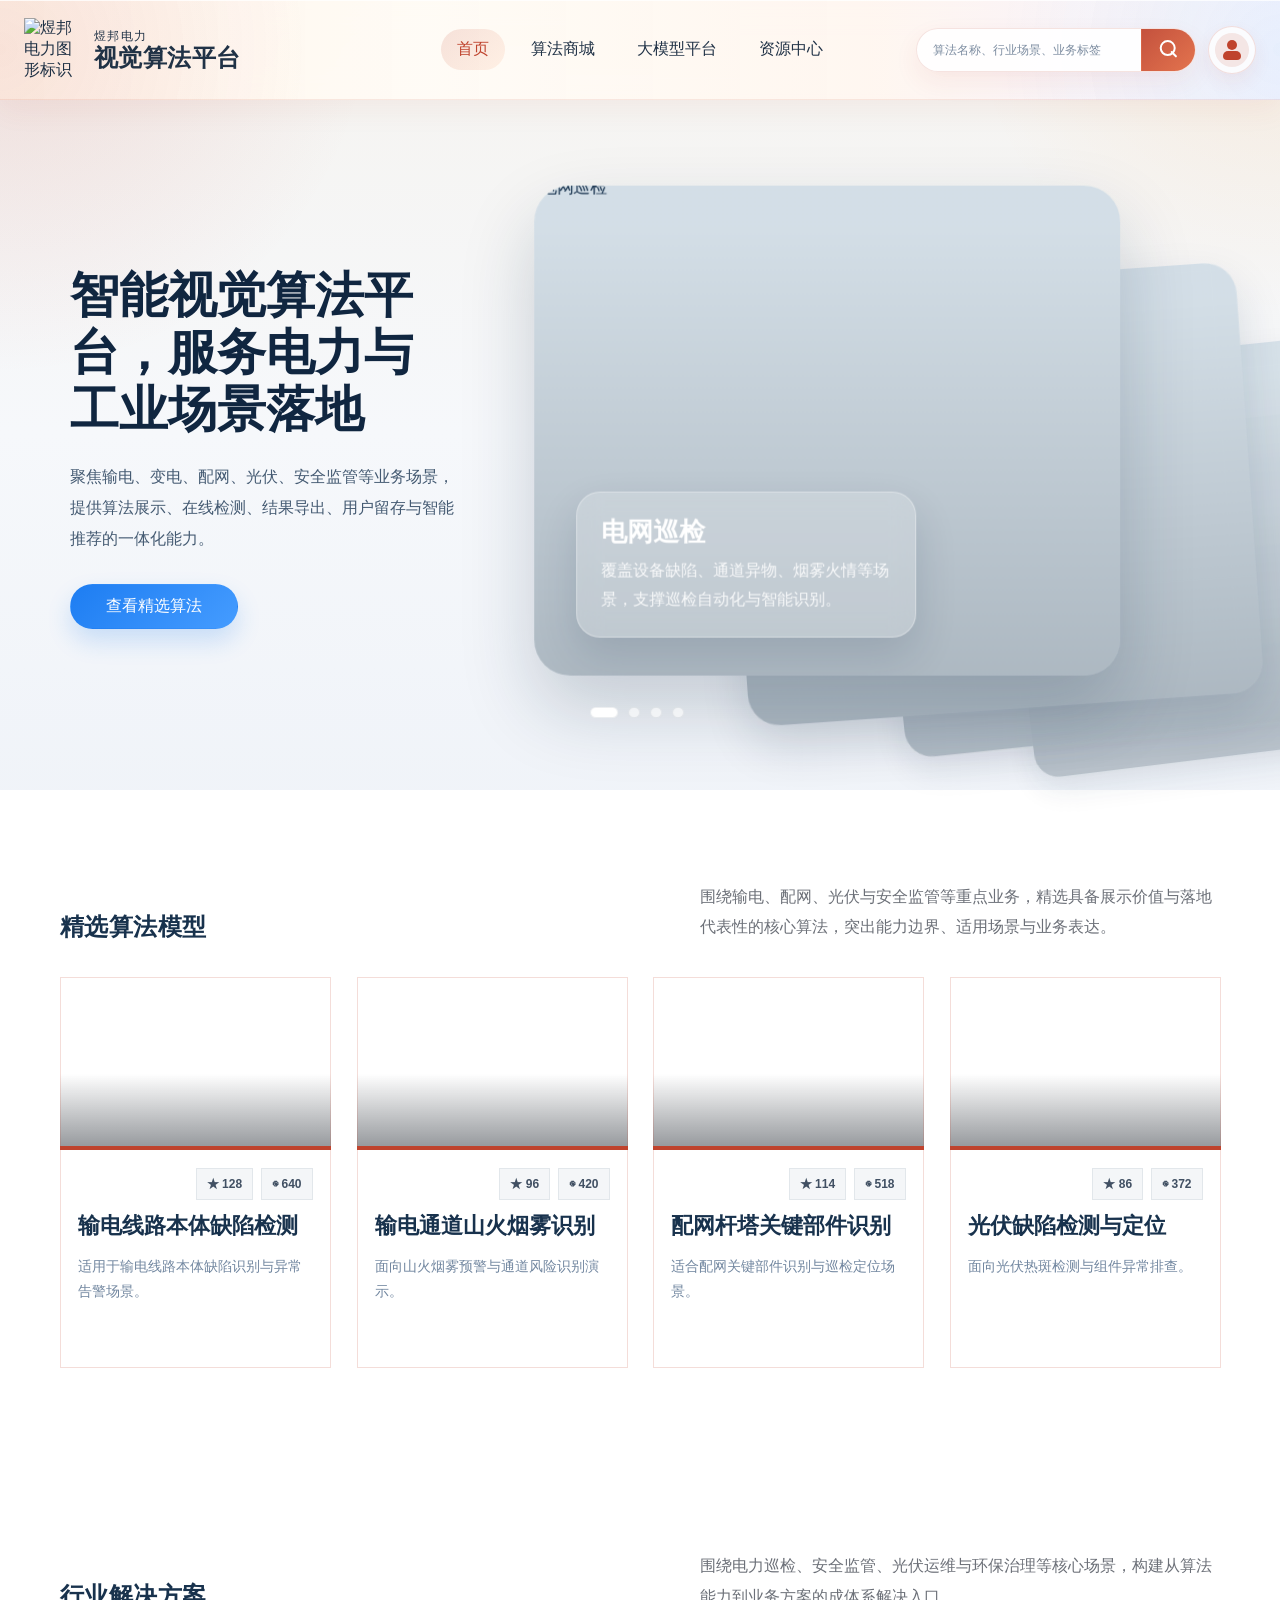
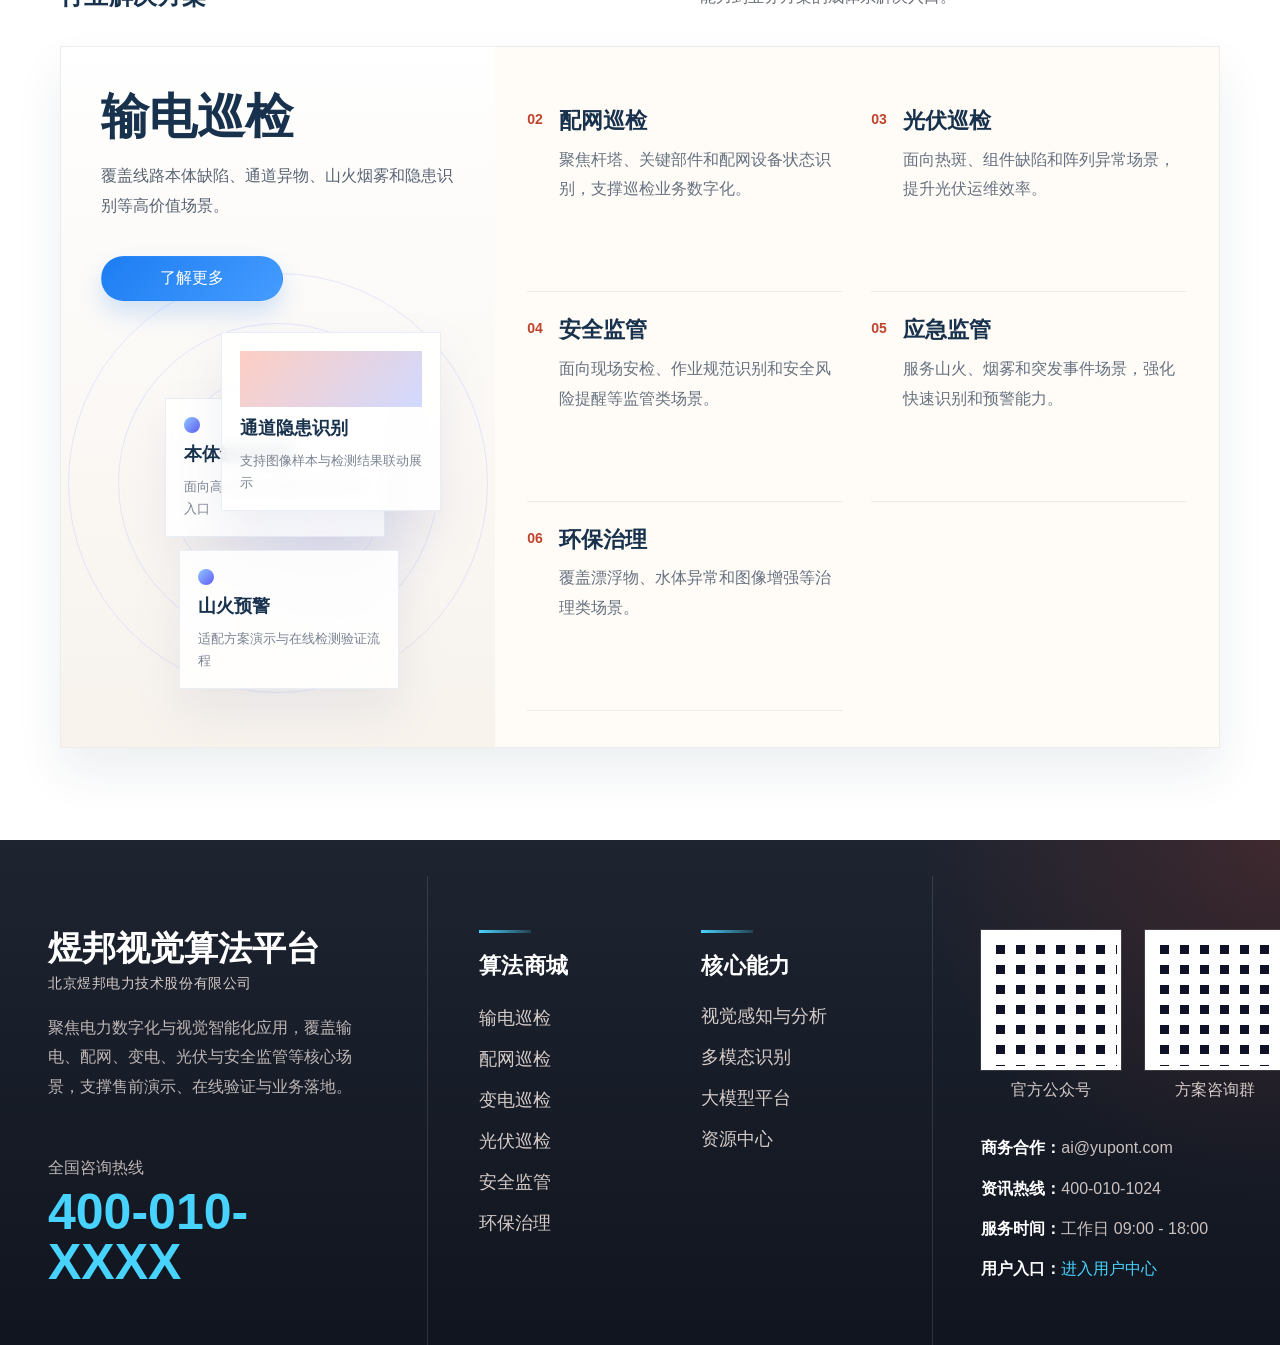
==== commit 6724b68d: "首页轮播图整改" ====
--- a/Model/index.html
+++ b/Model/index.html
@@ -15,7 +15,6 @@
       <section class="home-section home-hero">
         <div class="section-inner hero-shell">
           <div class="hero-copy-block">
-            <p class="eyebrow">YUPONT VISION AI</p>
             <h1>智能视觉算法平台，服务电力与工业场景落地</h1>
             <p class="hero-lead">聚焦输电、变电、配网、光伏、安全监管等业务场景，提供算法展示、在线检测、结果导出、用户留存与智能推荐的一体化能力。</p>
             <div class="hero-action-row">
--- a/Model/styles.css
+++ b/Model/styles.css
@@ -98,7 +98,7 @@
 }
 
 .brand-logo img {
-  width: 150px;
+  width: 56px;
   height: auto;
   display: block;
 }
@@ -121,7 +121,7 @@
 
 .brand-copy {
   flex-direction: column;
-  gap: 0;
+  gap: 4px;
 }
 
 .brand-copy strong,
@@ -136,8 +136,16 @@
 }
 
 .brand-copy strong {
-  font-size: 25px;
-  line-height: 1.00;
+  font-size: 24px;
+  line-height: 1;
+}
+
+.brand-copy span {
+  font-size: 12px;
+  line-height: 1;
+  letter-spacing: 0.12em;
+  text-transform: uppercase;
+  color: rgba(32, 50, 70, 0.68);
 }
 
 .brand-copy span,
@@ -286,6 +294,8 @@
   font-size: 12px;
   letter-spacing: 0.18em;
   text-transform: uppercase;
+  /* Hide English eyebrow subtitles in the UI while keeping the source text intact. */
+  display: none;
 }
 
 .hero-slide h1 {
@@ -772,13 +782,11 @@
 }
 
 .algorithm-band::before {
-  background: linear-gradient(180deg, rgba(255, 255, 255, 0.98), rgba(249, 251, 254, 0.98));
+  background: #fff;
 }
 
 .solution-band::before {
-  background:
-    linear-gradient(180deg, rgba(242, 248, 255, 0.94), rgba(250, 252, 255, 0.99)),
-    radial-gradient(circle at top left, rgba(29, 125, 242, 0.08), transparent 26%);
+  background: #fff;
 }
 
 .resource-band::before {
@@ -1331,16 +1339,24 @@
   margin: 0 auto;
 }
 
+.algorithm-band .section-inner {
+  width: min(1240px, calc(100% - 120px));
+}
+
+.solution-band .section-inner {
+  width: min(1240px, calc(100% - 120px));
+}
+
 .home-hero {
+  display: block;
+  grid-template-columns: none;
+  gap: 0;
+  align-items: initial;
   position: relative;
   overflow: hidden;
   min-height: calc(100vh - 74px);
-  padding: 42px 0 64px;
-  background:
-    radial-gradient(circle at 14% 10%, rgba(255, 250, 216, 0.88) 0%, rgba(255, 220, 136, 0.52) 16%, rgba(255, 177, 89, 0.16) 30%, transparent 42%),
-    radial-gradient(ellipse at 50% 82%, rgba(255, 196, 116, 0.34) 0%, rgba(255, 146, 79, 0.16) 36%, transparent 62%),
-    radial-gradient(circle at 82% 18%, rgba(255, 229, 174, 0.18), transparent 24%),
-    linear-gradient(180deg, #fff5dc 0%, #ffdca2 18%, #f7ab67 42%, #cf6a43 70%, #8b3d32 100%);
+  padding: 0 0 36px;
+  background: #fff;
 }
 
 .home-hero .section-inner {
@@ -1348,71 +1364,80 @@
   z-index: 1;
   width: 100%;
   margin: 0;
-  padding-left: clamp(24px, 4vw, 56px);
-  padding-right: clamp(24px, 3vw, 40px);
+  padding: 0;
 }
 
 .hero-shell {
-  display: flex;
-  gap: clamp(20px, 2.6vw, 38px);
-  align-items: center;
-  min-height: calc(100vh - 180px);
-}
-
-.hero-copy-block {
-  flex: 0 0 clamp(320px, 33vw, 500px);
-  color: #fff;
-  align-self: center;
-  padding-top: 0;
-}
-
-.hero-copy-block .eyebrow {
-  color: rgba(131, 58, 28, 0.86);
-}
-
-.hero-copy-block h1 {
-  margin: 0;
-  font-family: "Bahnschrift", "Microsoft YaHei", sans-serif;
-  font-size: clamp(42px, 4.2vw, 64px);
-  line-height: 1.08;
-  letter-spacing: 0.01em;
-  color: #fffaf3;
-  text-shadow: 0 10px 24px rgba(133, 58, 34, 0.18);
-}
-
-.hero-lead {
-  max-width: 520px;
-  margin: 18px 0 0;
-  color: rgba(255, 249, 241, 0.88);
-  font-size: 16px;
-  line-height: 1.85;
-}
-
-.hero-action-row {
-  display: flex;
-  gap: 14px;
-  align-items: center;
-  margin-top: 30px;
-}
-
-.hero-visual {
+  display: block;
+  min-height: calc(100vh - 110px);
+}
+
+.home-hero .hero-copy-block {
+  display: none;
+}
+
+.home-hero .hero-visual {
   position: relative;
-  flex: 0 0 calc(100vw - clamp(24px, 4vw, 56px) - clamp(24px, 3vw, 40px) - clamp(320px, 33vw, 500px) - clamp(20px, 2.6vw, 38px));
-  min-width: 0;
-  max-width: 100%;
-  margin-left: -8px;
+  width: 100%;
+  max-width: none;
+  margin-left: 0;
 }
 
 .home-hero .hero-main {
   position: relative;
   z-index: 1;
-  min-height: 680px;
+  min-height: calc(100vh - 110px);
   width: 100%;
   max-width: none;
   border: 0;
-  border-radius: 34px;
+  border-radius: 0;
   overflow: hidden;
-  box-shadow: 0 28px 80px rgba(177, 90, 48, 0.24);
+  box-shadow: none;
+  background: #e9eef3;
+  --hero-side-fade: clamp(110px, 12vw, 200px);
+}
+
+.home-hero .hero-main::before,
+.home-hero .hero-main::after {
+  content: "";
+  position: absolute;
+  top: 0;
+  bottom: 0;
+  width: calc(var(--hero-side-fade) + 64px);
+  z-index: 2;
+  pointer-events: none;
+}
+
+.home-hero .hero-main::before {
+  left: 0;
+  background:
+    linear-gradient(90deg, rgba(120, 145, 169, 0.9) 0%, rgba(166, 184, 201, 0.82) 30%, rgba(210, 221, 231, 0.72) 62%, rgba(231, 238, 244, 0.28) 86%, rgba(231, 238, 244, 0) 100%),
+    radial-gradient(circle at left center, rgba(95, 124, 151, 0.34) 0%, rgba(95, 124, 151, 0.16) 34%, rgba(95, 124, 151, 0) 74%);
+}
+
+.home-hero .hero-main::after {
+  right: -64px;
+  background:
+    linear-gradient(270deg, rgba(120, 145, 169, 0.9) 0%, rgba(166, 184, 201, 0.82) 30%, rgba(210, 221, 231, 0.72) 62%, rgba(231, 238, 244, 0.28) 86%, rgba(231, 238, 244, 0) 100%),
+    radial-gradient(circle at right center, rgba(95, 124, 151, 0.22) 0%, rgba(95, 124, 151, 0.1) 34%, rgba(95, 124, 151, 0) 74%);
+}
+
+.home-hero .hero-slide {
+  isolation: isolate;
+  background: linear-gradient(90deg, #f7f9fb 0%, #f1f5f8 100%);
+}
+
+.home-hero .hero-image {
+  inset: 0;
+  width: 100%;
+  height: 100%;
+  z-index: 1;
+  -webkit-mask-image: none;
+  mask-image: none;
+}
+
+.hero-main-full {
+  background: linear-gradient(180deg, rgba(255, 255, 255, 0.38), rgba(246, 249, 252, 0.34));
 }
 
 .hero-slides,
@@ -1421,32 +1446,116 @@
 }
 
 .home-hero .hero-slide {
+  position: absolute;
+  top: 50%;
+  width: calc(100% - 280px);
+  height: min(78vh, 680px);
   padding: 0;
+  border-radius: 0;
+  overflow: hidden;
+  opacity: 1;
+  pointer-events: none;
+  transform: translate(-50%, -50%);
+  transition: transform 0.55s ease, opacity 0.55s ease, filter 0.55s ease, box-shadow 0.55s ease;
 }
 
 .home-hero .hero-slide::before {
-  background:
-    linear-gradient(90deg, rgba(156, 74, 42, 0.03) 0%, rgba(156, 74, 42, 0.12) 42%, rgba(120, 53, 35, 0.24) 100%),
-    linear-gradient(180deg, rgba(255, 251, 238, 0.26), transparent 34%);
+  content: none;
 }
 
 .home-hero .hero-slide::after {
-  height: 36%;
-  background: linear-gradient(180deg, transparent 0%, rgba(118, 52, 37, 0.36) 100%);
+  content: none;
+}
+
+.home-hero .hero-image {
+  transform: scale(1.02);
+  transform-origin: center;
+  transition: transform 4.2s ease, filter 0.8s ease;
+  filter: saturate(1.02) contrast(1.02);
+}
+
+.home-hero .hero-slide.is-active .hero-image {
+  transform: scale(1.04);
+}
+
+.home-hero .hero-slide.is-active {
+  left: 50%;
+  z-index: 2;
+  box-shadow: 0 24px 54px rgba(24, 50, 77, 0.2);
+}
+
+.home-hero .hero-slide.is-prev,
+.home-hero .hero-slide.is-next {
+  width: var(--hero-side-fade);
+  height: min(78vh, 680px);
+  z-index: 1;
+  opacity: 1;
+  filter: none;
+}
+
+.home-hero .hero-slide.is-prev {
+  left: 0;
+  transform: translateY(-50%);
+}
+
+.home-hero .hero-slide.is-next {
+  right: 0;
+  left: auto;
+  transform: translateY(-50%);
+}
+
+.home-hero .hero-slide.is-prev .hero-image,
+.home-hero .hero-slide.is-next .hero-image {
+  opacity: 0;
+}
+
+.home-hero .hero-slide.is-prev::before,
+.home-hero .hero-slide.is-next::before {
+  content: none;
+}
+
+.home-hero .hero-slide.is-next::before {
+  content: none;
+}
+
+.home-hero .hero-slide.is-prev::after,
+.home-hero .hero-slide.is-next::after {
+  content: none;
+}
+
+.home-hero .hero-slide.is-prev {
+  box-shadow: inset -1px 0 0 rgba(255, 255, 255, 0.28);
+}
+
+.home-hero .hero-slide.is-next {
+  box-shadow: inset 1px 0 0 rgba(255, 255, 255, 0.28);
+}
+
+.home-hero .hero-slide.is-hidden {
+  left: 50%;
+  opacity: 0;
+  transform: translate(-50%, -50%) scale(0.96);
+}
+
+.home-hero .hero-slide.is-prev .hero-slide-caption,
+.home-hero .hero-slide.is-next .hero-slide-caption,
+.home-hero .hero-slide.is-hidden .hero-slide-caption {
+  display: none;
 }
 
 .hero-slide-caption {
   position: absolute;
-  left: 28px;
-  right: 28px;
-  bottom: 84px;
+  left: clamp(26px, 3vw, 44px);
+  bottom: clamp(24px, 4vw, 42px);
   z-index: 2;
-  max-width: 420px;
-  padding: 20px 22px;
-  border-radius: 24px;
-  background: linear-gradient(180deg, rgba(255, 242, 220, 0.22), rgba(176, 80, 46, 0.24));
+  max-width: min(420px, calc(100% - 52px));
+  padding: 22px 24px;
+  border-radius: 22px;
+  background: linear-gradient(180deg, rgba(18, 32, 46, 0.22), rgba(18, 32, 46, 0.36));
   backdrop-filter: blur(10px);
-  box-shadow: inset 0 1px 0 rgba(255, 250, 238, 0.18);
+  box-shadow:
+    inset 0 1px 0 rgba(255, 255, 255, 0.18),
+    0 18px 34px rgba(8, 15, 24, 0.16);
 }
 
 .hero-slide-caption .eyebrow,
@@ -1467,8 +1576,50 @@
 
 .hero-slide-caption p {
   margin: 0;
-  color: rgba(255, 246, 238, 0.9);
+  color: rgba(255, 246, 238, 0.92);
   line-height: 1.75;
+}
+
+.home-hero .hero-dots {
+  display: none;
+}
+
+@media (max-width: 980px) {
+  .home-hero .hero-slide.is-prev,
+  .home-hero .hero-slide.is-next {
+    width: 100px;
+    height: min(66vh, 520px);
+  }
+
+  .home-hero .hero-slide.is-active {
+    width: calc(100% - 200px);
+    height: min(66vh, 520px);
+  }
+}
+
+@media (max-width: 760px) {
+  .home-hero .hero-slide.is-prev,
+  .home-hero .hero-slide.is-next {
+    display: none;
+  }
+
+  .home-hero .hero-slide.is-active {
+    left: 50%;
+    width: calc(100% - 32px);
+    height: min(56vh, 420px);
+  }
+
+  .hero-slide-caption {
+    left: 18px;
+    right: 18px;
+    bottom: 18px;
+    max-width: none;
+    padding: 16px 18px;
+  }
+
+  .hero-slide-caption h2 {
+    font-size: 22px;
+  }
 }
 
 .capability-band {
@@ -1478,14 +1629,12 @@
 
 .algorithm-band {
   padding: 92px 0;
-  background: linear-gradient(180deg, #faf8f4 0%, #ffffff 100%);
+  background: #fff;
 }
 
 .solution-band {
   padding: 92px 0;
-  background:
-    radial-gradient(circle at top left, rgba(191, 67, 45, 0.08), transparent 22%),
-    linear-gradient(180deg, #f7f1ea 0%, #f3ede5 100%);
+  background: #fff;
 }
 
 .resource-band {
@@ -1559,24 +1708,55 @@
 
 .home-algo-grid {
   grid-template-columns: repeat(4, 1fr);
-  gap: 24px;
+  gap: 26px;
 }
 
 .home-featured-card {
+  --card-glow-x: 50%;
+  --card-glow-y: 50%;
+  --card-tilt-x: 0deg;
+  --card-tilt-y: 0deg;
+  position: relative;
   padding: 0;
   display: block;
   color: var(--text);
   text-decoration: none;
-  background: #fff;
-  border: 1px solid rgba(24, 50, 77, 0.12);
+  background:
+    linear-gradient(180deg, rgba(255, 255, 255, 0.98), rgba(250, 248, 245, 0.96));
+  border: 1px solid rgba(24, 50, 77, 0.22);
   border-radius: 0;
-  box-shadow: none;
+  box-shadow: 0 10px 22px rgba(24, 50, 77, 0.05);
   overflow: hidden;
-  transition: transform 0.22s ease, border-color 0.22s ease, box-shadow 0.22s ease;
+  transform: perspective(1200px) rotateX(var(--card-tilt-x)) rotateY(var(--card-tilt-y));
+  transform-style: preserve-3d;
+  transition: transform 0.18s ease, border-color 0.22s ease, box-shadow 0.22s ease, background 0.22s ease;
+}
+
+.home-featured-card::before {
+  content: "";
+  position: absolute;
+  inset: 0;
+  background:
+    radial-gradient(circle at var(--card-glow-x) var(--card-glow-y), rgba(255, 255, 255, 0.42), transparent 26%),
+    linear-gradient(135deg, rgba(191, 67, 45, 0.06), transparent 48%, rgba(52, 90, 132, 0.08) 100%);
+  opacity: 0;
+  pointer-events: none;
+  transition: opacity 0.22s ease;
+}
+
+.home-featured-card::after {
+  content: "";
+  position: absolute;
+  inset: 0;
+  border: 1px solid rgba(191, 67, 45, 0.18);
+  pointer-events: none;
+  opacity: 1;
+  transition: opacity 0.22s ease, border-color 0.22s ease;
 }
 
 .home-featured-card .algo-cover {
-  min-height: 260px;
+  min-height: 0;
+  aspect-ratio: 16 / 10;
   margin-bottom: 0;
   border-radius: 0;
   background-size: cover;
@@ -1585,11 +1765,12 @@
 
 .home-featured-card h3 {
   margin: 0;
-  font-size: 25px;
+  font-size: 22px;
   line-height: 1.25;
 }
 
 .home-featured-card p {
+  font-size: 14px;
   line-height: 1.8;
 }
 
@@ -1624,9 +1805,28 @@
   box-shadow: 0 24px 40px rgba(24, 50, 77, 0.12);
 }
 
+.sharp-featured-card:hover,
+.sharp-featured-card:focus-visible {
+  transform: perspective(1200px) translateY(-8px) rotateX(var(--card-tilt-x)) rotateY(var(--card-tilt-y));
+  border-color: rgba(191, 67, 45, 0.34);
+  box-shadow: 0 26px 48px rgba(24, 50, 77, 0.14);
+}
+
+.sharp-featured-card:hover::before,
+.sharp-featured-card:hover::after,
+.sharp-featured-card:focus-visible::before,
+.sharp-featured-card:focus-visible::after {
+  opacity: 1;
+}
+
+.sharp-featured-card:focus-visible {
+  outline: none;
+}
+
 .sharp-featured-cover {
   position: relative;
-  min-height: 280px;
+  min-height: 0;
+  aspect-ratio: 16 / 10;
 }
 
 .sharp-featured-cover::after {
@@ -1638,7 +1838,7 @@
 }
 
 .sharp-featured-body {
-  padding: 22px 22px 24px;
+  padding: 18px 18px 20px;
   border-top: 4px solid #bf432d;
 }
 
@@ -1647,7 +1847,11 @@
   align-items: center;
   justify-content: space-between;
   gap: 12px;
-  margin-bottom: 16px;
+  margin-bottom: 12px;
+}
+
+.sharp-featured-top-metrics {
+  justify-content: flex-end;
 }
 
 .sharp-featured-type {
@@ -2069,7 +2273,7 @@
 }
 
 .footer-brand-block span {
-  color: #ffb497;
+  color: rgba(255, 241, 236, 0.82);
   font-size: 14px;
   letter-spacing: 0.04em;
 }
@@ -2224,7 +2428,6 @@
   }
 
   .hero-shell {
-    display: grid;
     min-height: auto;
   }
 
@@ -2232,6 +2435,10 @@
     width: min(1360px, calc(100% - 48px));
     margin: 0 auto;
     padding-left: 0;
+  }
+
+  .algorithm-band .section-inner {
+    width: min(1360px, calc(100% - 48px));
   }
 
   .home-algo-grid,
@@ -2274,12 +2481,15 @@
     width: min(100%, calc(100% - 32px));
   }
 
+  .algorithm-band .section-inner {
+    width: min(100%, calc(100% - 32px));
+  }
+
   .home-hero {
     min-height: auto;
-    padding-top: 52px;
-  }
-
-  .hero-shell,
+    padding-top: 0;
+  }
+
   .home-algo-grid,
   .home-industry-grid,
   .capability-grid,
@@ -2287,32 +2497,29 @@
     grid-template-columns: 1fr;
   }
 
-  .hero-copy-block h1,
   .proof-copy h2 {
     font-size: 34px;
   }
 
-  .hero-action-row {
-    flex-direction: column;
-    align-items: stretch;
-  }
-
   .home-hero .hero-main {
     min-height: 420px;
-    border-radius: 28px;
-  }
-
-  .hero-visual {
-    flex: 1 1 auto;
+  }
+
+  .home-hero .hero-visual {
     width: 100%;
   }
 
   .hero-slide-caption {
-    left: 18px;
+    left: 36px;
     right: 18px;
-    bottom: 64px;
+    bottom: 18px;
     max-width: none;
     padding: 16px 18px;
+  }
+
+  .home-hero .hero-dots {
+    top: 12px;
+    gap: 12px;
   }
 
   .hero-slide-caption h2 {
@@ -2402,15 +2609,11 @@
 }
 
 .home-band-contrast-a {
-  background:
-    radial-gradient(circle at top right, rgba(193, 59, 42, 0.08), transparent 24%),
-    linear-gradient(180deg, #fff8f5 0%, #fffdfb 100%);
+  background: #fff;
 }
 
 .home-band-contrast-b {
-  background:
-    radial-gradient(circle at top left, rgba(29, 125, 242, 0.08), transparent 24%),
-    linear-gradient(180deg, #f4f7fb 0%, #eef3f9 100%);
+  background: #fff;
 }
 
 .page-hero {
@@ -2468,9 +2671,9 @@
 }
 
 .page-market .page-shell {
-  max-width: 1480px;
-  padding-left: 20px;
-  padding-right: 20px;
+  max-width: 1360px;
+  padding-left: 40px;
+  padding-right: 40px;
 }
 
 .market-hero-banner {
@@ -2492,23 +2695,26 @@
 .market-hero-media {
   background:
     linear-gradient(120deg, rgba(255, 255, 255, 0.08), rgba(255, 255, 255, 0.02)),
-    url("./效果图/轮播/输电线路与设备识别能力.png") center/cover no-repeat;
+    url("./效果图/轮播/电网场景.png") center/cover no-repeat;
   transform: scale(1.02);
 }
 
 .market-hero-overlay {
   background:
-    linear-gradient(90deg, rgba(31, 60, 90, 0.46) 0%, rgba(31, 60, 90, 0.22) 42%, rgba(31, 60, 90, 0.06) 100%),
-    linear-gradient(180deg, rgba(255, 255, 255, 0.22), transparent 28%),
-    radial-gradient(circle at right top, rgba(255, 244, 238, 0.26), transparent 24%);
+    radial-gradient(85% 140% at -8% 50%, rgba(23, 42, 64, 0.52) 0%, rgba(23, 42, 64, 0.3) 24%, rgba(23, 42, 64, 0.12) 48%, rgba(23, 42, 64, 0.03) 68%, transparent 82%),
+    radial-gradient(85% 140% at 108% 50%, rgba(23, 42, 64, 0.42) 0%, rgba(23, 42, 64, 0.22) 24%, rgba(23, 42, 64, 0.08) 46%, rgba(23, 42, 64, 0.02) 66%, transparent 82%),
+    radial-gradient(70% 90% at 50% 100%, rgba(10, 22, 36, 0.34) 0%, rgba(10, 22, 36, 0.12) 36%, transparent 74%),
+    linear-gradient(180deg, rgba(255, 255, 255, 0.16) 0%, rgba(255, 255, 255, 0.04) 18%, transparent 36%),
+    linear-gradient(90deg, rgba(17, 35, 55, 0.1) 0%, rgba(17, 35, 55, 0.03) 18%, rgba(17, 35, 55, 0) 34%, rgba(17, 35, 55, 0) 66%, rgba(17, 35, 55, 0.03) 82%, rgba(17, 35, 55, 0.1) 100%),
+    radial-gradient(circle at right top, rgba(255, 244, 238, 0.14), transparent 32%);
 }
 
 .market-hero-content {
   position: relative;
   z-index: 1;
   display: grid;
-  grid-template-columns: minmax(0, 1fr) 520px;
-  gap: 28px;
+  grid-template-columns: minmax(0, 1fr);
+  gap: 0;
   min-height: 560px;
   padding: 42px 44px;
   align-items: end;
@@ -2609,34 +2815,39 @@
 }
 
 .market-hero-console-wrap {
-  position: relative;
-  justify-self: end;
-  align-self: start;
-  width: min(520px, 100%);
-  min-height: 68px;
-  margin-top: -10px;
-  padding-top: 6px;
-  padding-bottom: 18px;
+  position: fixed;
+  top: 52%;
+  left: 0;
+  z-index: 30;
+  width: 500px;
+  min-height: 0;
+  margin: 0;
+  padding: 0;
+  transform: translateY(-50%);
 }
 
 .market-console-toggle {
   position: absolute;
-  top: 0;
-  right: 0;
+  top: 50%;
+  left: 0;
   z-index: 3;
   display: inline-flex;
   align-items: center;
   justify-content: center;
-  min-width: 96px;
-  min-height: 52px;
-  padding: 0 18px;
-  border: 1px solid rgba(255, 255, 255, 0.28);
-  border-radius: 999px;
-  background: rgba(255, 255, 255, 0.18);
+  min-width: 58px;
+  min-height: 152px;
+  padding: 18px 12px;
+  border: 1px solid rgba(255, 255, 255, 0.24);
+  border-left: 0;
+  border-radius: 0 22px 22px 0;
+  background: #1f3448;
   color: #fff;
   font-family: "Bahnschrift", "Consolas", "Segoe UI Variable", sans-serif;
-  letter-spacing: 0.14em;
+  letter-spacing: 0.12em;
   cursor: pointer;
+  writing-mode: vertical-rl;
+  text-orientation: mixed;
+  transform: translateY(-50%);
   transition: transform 0.22s ease, background 0.22s ease, border-color 0.22s ease, box-shadow 0.22s ease;
 }
 
@@ -2644,45 +2855,47 @@
 .market-console-toggle:focus-visible,
 .market-hero-console-wrap:hover .market-console-toggle,
 .market-hero-console-wrap:focus-within .market-console-toggle {
-  background: rgba(255, 255, 255, 0.24);
-  border-color: rgba(255, 255, 255, 0.34);
-  box-shadow: 0 16px 32px rgba(31, 60, 90, 0.12);
+  background: #182b3d;
+  border-color: rgba(255, 255, 255, 0.26);
+  box-shadow: 0 16px 32px rgba(31, 60, 90, 0.18);
 }
 
 .market-console-toggle::after {
   content: "";
   width: 8px;
   height: 8px;
-  margin-left: 10px;
+  margin-left: 0;
+  margin-top: 10px;
   border-right: 2px solid currentColor;
   border-bottom: 2px solid currentColor;
-  transform: translateY(-1px) rotate(45deg);
+  transform: rotate(-45deg);
   transition: transform 0.22s ease;
 }
 
 .market-hero-console-wrap:hover .market-console-toggle::after,
 .market-hero-console-wrap:focus-within .market-console-toggle::after {
-  transform: translateY(1px) rotate(-135deg);
+  transform: rotate(135deg);
 }
 
 .market-hero-console {
   position: absolute;
-  top: 58px;
-  right: 0;
-  width: 100%;
+  top: 50%;
+  left: 0;
+  width: 440px;
   display: grid;
   gap: 18px;
-  padding: 24px;
-  border-radius: 28px;
-  background: rgba(255, 255, 255, 0.22);
-  border: 1px solid rgba(255, 255, 255, 0.28);
-  backdrop-filter: blur(14px);
-  box-shadow: 0 18px 42px rgba(31, 60, 90, 0.1);
+  padding: 24px 24px 24px 78px;
+  border-radius: 0 28px 28px 0;
+  background: #f5f7fa;
+  border: 1px solid rgba(197, 210, 224, 0.92);
+  border-left: 0;
+  backdrop-filter: none;
+  box-shadow: 0 18px 42px rgba(31, 60, 90, 0.14);
   opacity: 0;
   visibility: hidden;
   pointer-events: none;
-  transform: translateY(-6px) scale(0.98);
-  transform-origin: top right;
+  transform: translate(-100%, -50%);
+  transform-origin: left center;
   transition: opacity 0.22s ease, transform 0.22s ease, visibility 0.22s ease;
 }
 
@@ -2691,7 +2904,7 @@
   opacity: 1;
   visibility: visible;
   pointer-events: auto;
-  transform: translateY(0) scale(1);
+  transform: translate(0, -50%);
 }
 
 .market-search-panel {
@@ -2700,7 +2913,7 @@
 }
 
 .market-filter-label {
-  color: rgba(245, 250, 255, 0.92);
+  color: #425468;
   font-size: 13px;
   letter-spacing: 0.08em;
   font-family: "Bahnschrift", "Consolas", "Segoe UI Variable", sans-serif;
@@ -2708,17 +2921,38 @@
 
 .market-search-input-wrap {
   display: grid;
-  grid-template-columns: minmax(0, 1fr) 46px;
-  gap: 10px;
+  grid-template-columns: minmax(0, 1fr) 52px;
+  gap: 12px;
   align-items: center;
 }
 
+.market-search-field {
+  position: relative;
+  min-width: 0;
+}
+
 .market-search-input-wrap input {
-  padding: 15px 16px;
-  border: 1px solid rgba(255, 255, 255, 0.18);
+  width: 100%;
+  padding: 14px 15px;
+  padding-right: 52px;
+  border: 1px solid rgba(197, 210, 224, 0.96);
   border-radius: 18px;
-  background: rgba(255, 255, 255, 0.94);
+  background: #fff;
   color: var(--text);
+  min-width: 0;
+  font-size: 13px;
+  line-height: 1.4;
+}
+
+.market-search-input-wrap input::placeholder {
+  color: #73859a;
+  font-size: 13px;
+}
+
+.market-search-input-wrap input:focus {
+  outline: none;
+  border-color: rgba(29, 125, 242, 0.5);
+  box-shadow: 0 0 0 3px rgba(29, 125, 242, 0.12);
 }
 
 .market-card-icon-actions,
@@ -2733,39 +2967,89 @@
 
 .market-collect-toggle {
   position: relative;
-  width: 46px;
-  height: 46px;
-  border: 1px solid rgba(255, 255, 255, 0.24);
+  width: 52px;
+  height: 52px;
+  border: 1px solid rgba(197, 210, 224, 0.96);
   border-radius: 16px;
-  background: rgba(255, 255, 255, 0.16);
+  background: #fff;
   cursor: pointer;
   transition: all 0.22s ease;
 }
 
+.market-reset-toggle {
+  position: absolute;
+  top: 50%;
+  right: 8px;
+  transform: translateY(-50%);
+  width: 36px;
+  height: 36px;
+  border: none;
+  border-radius: 12px;
+  background: transparent;
+  cursor: pointer;
+  transition: all 0.22s ease;
+}
+
 .market-collect-toggle::before {
   content: "☆";
   position: absolute;
   inset: 0;
   display: grid;
   place-items: center;
-  color: #fff;
+  color: #5f7287;
+  font-size: 18px;
+}
+
+.market-reset-toggle::before {
+  content: "↺";
+  position: absolute;
+  inset: 0;
+  display: grid;
+  place-items: center;
+  color: #5f7287;
   font-size: 20px;
 }
 
 .market-collect-toggle:hover,
 .market-collect-toggle.active {
-  background: rgba(255, 255, 255, 0.24);
-  border-color: rgba(255, 255, 255, 0.32);
+  background: #f7fbff;
+  border-color: rgba(29, 125, 242, 0.34);
+  box-shadow: 0 10px 22px rgba(31, 60, 90, 0.08);
 }
 
 .market-collect-toggle.active::before {
   content: "★";
-  color: #ffd27a;
+  color: #bf432d;
+}
+
+.market-reset-toggle:hover::before,
+.market-reset-toggle.active::before {
+  color: #1d5d97;
+}
+
+.market-reset-toggle:hover,
+.market-reset-toggle.active {
+  background: rgba(29, 125, 242, 0.08);
+  box-shadow: none;
+}
+
+.market-reset-toggle:disabled {
+  cursor: default;
+  opacity: 0.58;
+  box-shadow: none;
+}
+
+.market-reset-toggle:disabled::before {
+  color: #9bacbd;
 }
 
 .market-hero-filter-block {
   display: grid;
   gap: 10px;
+}
+
+.market-sub-filter-block[hidden] {
+  display: none;
 }
 
 .market-filter-cluster {
@@ -2776,51 +3060,136 @@
 
 .market-filter-chip {
   min-height: 46px;
-  padding: 0 16px;
-  border: 1px solid rgba(255, 255, 255, 0.22);
+  padding: 0 14px;
+  border: 1px solid rgba(197, 210, 224, 0.96);
   border-radius: 999px;
-  background: rgba(255, 255, 255, 0.14);
-  color: #fff;
+  background: #fff;
+  color: #425468;
   cursor: pointer;
   transition: all 0.22s ease;
-  font-size: 14px;
+  font-size: 13px;
   font-weight: 600;
   text-align: center;
 }
 
 .market-filter-chip:hover,
 .market-filter-chip.active {
-  background: rgba(255, 255, 255, 0.24);
-  border-color: rgba(255, 255, 255, 0.34);
+  background: #f7fbff;
+  border-color: rgba(29, 125, 242, 0.3);
   transform: translateY(-2px);
 }
 
 .market-filter-chip.active {
-  background: linear-gradient(135deg, rgba(255, 138, 92, 0.34), rgba(191, 67, 45, 0.34));
-  border-color: rgba(255, 212, 190, 0.58);
-  color: #fff8f4;
+  background: linear-gradient(135deg, rgba(29, 125, 242, 0.12), rgba(72, 211, 255, 0.14));
+  border-color: rgba(29, 125, 242, 0.34);
+  color: #1d5d97;
   box-shadow:
-    0 14px 28px rgba(191, 67, 45, 0.18),
-    inset 0 0 0 1px rgba(255, 244, 236, 0.18);
+    0 12px 24px rgba(31, 60, 90, 0.08),
+    inset 0 0 0 1px rgba(255, 255, 255, 0.5);
 }
 
 .market-filter-cluster-soft .market-filter-chip {
-  background: rgba(255, 255, 255, 0.1);
+  background: #fff;
+}
+
+.market-filter-cluster-soft {
+  grid-template-columns: repeat(2, minmax(0, 1fr));
 }
 
 .market-filter-chip-soft.active {
-  background: linear-gradient(135deg, rgba(255, 138, 92, 0.28), rgba(191, 67, 45, 0.3));
-  border-color: rgba(255, 212, 190, 0.48);
+  background: linear-gradient(135deg, rgba(191, 67, 45, 0.1), rgba(255, 161, 106, 0.14));
+  border-color: rgba(191, 67, 45, 0.28);
+  color: #a54833;
 }
 
 .market-grid-section {
   margin-top: 26px;
+  width: min(1240px, 100%);
+  margin-left: auto;
+  margin-right: auto;
 }
 
 .market-section-head {
   justify-content: space-between;
   align-items: end;
   margin-bottom: 18px;
+}
+
+.market-section-actions {
+  display: flex;
+  gap: 12px;
+  align-items: center;
+  justify-content: flex-end;
+  flex-wrap: wrap;
+}
+
+.market-combo-trigger,
+.market-combo-submit {
+  position: relative;
+  overflow: hidden;
+}
+
+.market-combo-trigger {
+  display: inline-flex;
+  align-items: center;
+  gap: 10px;
+  border-color: rgba(191, 67, 45, 0.18);
+  background: linear-gradient(180deg, rgba(255, 255, 255, 0.98), rgba(255, 248, 244, 0.96));
+}
+
+.market-combo-trigger-box {
+  position: relative;
+  width: 18px;
+  height: 18px;
+  border: 1.5px solid rgba(191, 67, 45, 0.34);
+  border-radius: 4px;
+  background: rgba(255, 255, 255, 0.96);
+  flex: 0 0 auto;
+}
+
+.market-combo-trigger.is-active .market-combo-trigger-box {
+  background: linear-gradient(135deg, rgba(191, 67, 45, 0.96), rgba(225, 104, 63, 0.92));
+  border-color: rgba(191, 67, 45, 0.24);
+}
+
+.market-combo-trigger.is-active .market-combo-trigger-box::after {
+  content: "";
+  position: absolute;
+  left: 5px;
+  top: 2px;
+  width: 5px;
+  height: 9px;
+  border-right: 2px solid #fff;
+  border-bottom: 2px solid #fff;
+  transform: rotate(45deg);
+}
+
+.market-combo-trigger.is-active {
+  color: #bf432d;
+  border-color: rgba(191, 67, 45, 0.24);
+  box-shadow: 0 12px 24px rgba(191, 67, 45, 0.12);
+}
+
+.market-combo-trigger::after,
+.market-combo-submit::after {
+  content: "";
+  position: absolute;
+  inset: 0;
+  background: linear-gradient(120deg, transparent 0%, rgba(255, 255, 255, 0.22) 46%, transparent 100%);
+  transform: translateX(-120%);
+  transition: transform 0.4s ease;
+}
+
+.market-combo-trigger:hover::after,
+.market-combo-trigger.is-active::after,
+.market-combo-submit:hover::after {
+  transform: translateX(120%);
+}
+
+.market-combo-submit:disabled {
+  opacity: 0.54;
+  cursor: not-allowed;
+  box-shadow: none;
 }
 
 .market-result-meta {
@@ -2831,50 +3200,78 @@
 }
 
 .market-grid {
-  grid-template-columns: repeat(auto-fit, minmax(248px, 1fr));
-  gap: 18px;
+  grid-template-columns: repeat(4, minmax(0, 1fr));
+  gap: 24px;
 }
 
 .market-card {
+  display: block;
   padding: 0;
+  color: var(--text);
+  text-decoration: none;
+  background: #fff;
+  border: 1px solid rgba(24, 50, 77, 0.12);
   border-radius: 0;
   overflow: hidden;
+  box-shadow: 0 16px 32px rgba(24, 50, 77, 0.08);
+  transition: transform 0.22s ease, border-color 0.22s ease, box-shadow 0.22s ease;
 }
 
 .market-card-clickable {
   position: relative;
 }
 
+.market-card:hover,
+.market-card:focus-within {
+  transform: translateY(-6px);
+  border-color: rgba(191, 67, 45, 0.22);
+  box-shadow: 0 24px 40px rgba(24, 50, 77, 0.12);
+}
+
 .market-card-cover {
-  min-height: 212px;
+  position: relative;
+  min-height: 0;
+  aspect-ratio: 16 / 10;
+  border-radius: 0;
+  background-size: cover;
+  background-position: center;
+}
+
+.market-card-cover::before {
+  border-radius: 0;
+}
+
+.market-card-cover::after {
+  content: "";
+  position: absolute;
+  inset: auto 0 0 0;
+  height: 72px;
+  background: linear-gradient(180deg, transparent 0%, rgba(8, 15, 24, 0.42) 100%);
 }
 
 .market-card-body {
   display: grid;
-  gap: 12px;
-  padding: 18px 18px 20px;
+  gap: 10px;
+  padding: 14px 18px 20px;
+  margin-top: -4px;
+  border-top: 4px solid #bf432d;
 }
 
 .market-card-top {
   display: flex;
   gap: 12px;
-  align-items: flex-start;
+  align-items: center;
   justify-content: space-between;
 }
 
 .market-card-icon-actions {
+  display: flex;
   gap: 8px;
-  opacity: 0;
-  transform: translateY(8px);
-  transition: opacity 0.24s ease, transform 0.24s ease;
-}
-
-.market-card:hover .market-card-icon-actions,
-.market-card:focus-within .market-card-icon-actions {
-  opacity: 1;
-  transform: translateY(0);
-}
-
+  align-items: center;
+  flex: 0 0 auto;
+}
+
+.market-card-select-toggle,
 .market-favorite-icon {
   border: 1px solid rgba(219, 231, 241, 0.92);
   background: #fff;
@@ -2885,11 +3282,41 @@
   overflow: hidden;
 }
 
+.market-card-select-toggle {
+  width: 24px;
+  height: 24px;
+  border-radius: 0;
+  font-size: 12px;
+}
+
 .market-favorite-icon {
-  width: 40px;
-  height: 40px;
+  width: 32px;
+  height: 32px;
   border-radius: 999px;
-  font-size: 18px;
+  font-size: 15px;
+}
+
+.market-card-select-toggle {
+  position: absolute;
+  top: 10px;
+  right: 10px;
+  z-index: 2;
+  cursor: pointer;
+  box-shadow: 0 6px 14px rgba(24, 50, 77, 0.08);
+}
+
+.market-card-select-toggle span {
+  position: relative;
+  z-index: 1;
+  font-size: 10px;
+  font-weight: 700;
+}
+
+.market-card-select-toggle.is-selected {
+  color: #fff;
+  background: linear-gradient(135deg, rgba(191, 67, 45, 0.96), rgba(225, 104, 63, 0.92));
+  border-color: rgba(191, 67, 45, 0.24);
+  box-shadow: 0 10px 22px rgba(191, 67, 45, 0.2);
 }
 
 .market-favorite-icon.is-favorite {
@@ -2898,31 +3325,15 @@
   border-color: rgba(191, 67, 45, 0.16);
 }
 
-.market-detail-link {
-  display: inline-flex;
-  align-items: center;
-  justify-content: center;
-  width: 40px;
-  height: 40px;
-  border-radius: 999px;
-  text-decoration: none;
-  color: var(--text);
-  background: #fff;
-  border: 1px solid rgba(219, 231, 241, 0.92);
-  box-shadow: 0 8px 18px rgba(24, 50, 77, 0.08);
-  transition: all 0.22s ease;
-  overflow: hidden;
-}
-
-.market-favorite-icon span,
-.market-detail-link span {
+.market-card-select-toggle span,
+.market-favorite-icon span {
   position: relative;
   z-index: 1;
   transition: transform 0.22s ease;
 }
 
-.market-favorite-icon::after,
-.market-detail-link::after {
+.market-card-select-toggle::after,
+.market-favorite-icon::after {
   content: "";
   position: absolute;
   inset: 0;
@@ -2931,38 +3342,45 @@
   transition: opacity 0.22s ease;
 }
 
-.market-detail-link:hover,
 .market-favorite-icon:hover,
-.market-detail-link:focus-visible,
 .market-favorite-icon:focus-visible {
   transform: translateY(-3px) scale(1.03);
   border-color: rgba(191, 67, 45, 0.22);
   box-shadow: 0 14px 26px rgba(191, 67, 45, 0.14);
 }
 
-.market-detail-link:hover::after,
+.market-card-select-toggle:hover::after,
+.market-card-select-toggle:focus-visible::after,
 .market-favorite-icon:hover::after,
-.market-detail-link:focus-visible::after,
 .market-favorite-icon:focus-visible::after {
   opacity: 1;
 }
 
-.market-detail-link:hover span,
+.market-card-select-toggle:hover span,
+.market-card-select-toggle:focus-visible span,
 .market-favorite-icon:hover span,
-.market-detail-link:focus-visible span,
 .market-favorite-icon:focus-visible span {
   transform: translateX(1px);
 }
 
-.market-detail-link:active,
+.market-card-select-toggle:active,
 .market-favorite-icon:active {
   transform: translateY(0) scale(0.98);
 }
 
+.market-card-select-toggle:hover,
+.market-card-select-toggle:focus-visible {
+  transform: translateY(-2px);
+  border-color: rgba(191, 67, 45, 0.22);
+  box-shadow: 0 14px 26px rgba(191, 67, 45, 0.14);
+}
+
 .market-card-body h3 {
   margin: 0;
-  font-size: 22px;
+  font-size: 20px;
   line-height: 1.26;
+  flex: 1 1 auto;
+  min-width: 0;
 }
 
 .market-card-tags {
@@ -2991,21 +3409,21 @@
 }
 
 .market-tag-scene {
-  background: rgba(29, 125, 242, 0.1);
+  background: transparent;
   color: var(--primary);
-  border-color: rgba(29, 125, 242, 0.12);
+  border-color: rgba(29, 125, 242, 0.35);
 }
 
 .market-tag-light {
-  background: rgba(24, 50, 77, 0.06);
+  background: transparent;
   color: #4f5f73;
-  border-color: rgba(24, 50, 77, 0.08);
+  border-color: rgba(24, 50, 77, 0.22);
 }
 
 .market-tag-accent {
-  background: rgba(191, 67, 45, 0.08);
+  background: transparent;
   color: #bf432d;
-  border-color: rgba(191, 67, 45, 0.14);
+  border-color: rgba(191, 67, 45, 0.32);
 }
 
 .market-empty-state {
@@ -3668,10 +4086,7 @@
   }
 
   .market-hero-console-wrap {
-    justify-self: stretch;
-    width: 100%;
-    min-height: 68px;
-    margin-top: -6px;
+    width: 440px;
   }
 
   .market-filter-cluster {
@@ -3695,18 +4110,31 @@
   }
 
   .market-hero-console-wrap {
+    position: static;
+    transform: none;
     min-height: 0;
+    width: 100%;
   }
 
   .market-console-toggle {
     position: static;
     width: 100%;
+    min-height: 52px;
+    padding: 0 18px;
+    border-left: 1px solid rgba(255, 255, 255, 0.24);
+    border-radius: 999px;
+    writing-mode: horizontal-tb;
+    text-orientation: mixed;
+    transform: none;
   }
 
   .market-hero-console {
     position: static;
     width: 100%;
     margin-top: 12px;
+    padding: 24px;
+    border-left: 1px solid rgba(197, 210, 224, 0.92);
+    border-radius: 28px;
     opacity: 1;
     visibility: visible;
     pointer-events: auto;
@@ -5484,8 +5912,8 @@
 
 .combo-page-layout {
   display: grid;
-  grid-template-columns: 400px minmax(0, 1fr);
-  gap: 24px;
+  grid-template-columns: minmax(0, 1fr);
+  gap: 0;
   align-items: start;
   margin-top: 24px;
 }
@@ -5508,78 +5936,12 @@
   top: 94px;
 }
 
-.combo-selection-column {
-  position: sticky;
-  top: 94px;
-}
-
-.combo-selection-panel {
-  display: grid;
-  gap: 18px;
-}
-
-.combo-search-wrap input {
-  width: 100%;
-  min-height: 48px;
-  padding: 0 16px;
-  border: 1px solid rgba(219, 231, 241, 0.92);
-  background: #fff;
-  color: var(--text);
-}
-
-.combo-filter-cluster {
-  display: flex;
-  gap: 10px;
-  flex-wrap: wrap;
-}
-
-.combo-filter-cluster .market-filter-chip {
-  min-height: 40px;
-  padding: 0 14px;
-  border: 1px solid rgba(219, 231, 241, 0.92);
-  background: rgba(248, 251, 254, 0.96);
-  color: #425468;
-}
-
-.combo-filter-cluster .market-filter-chip:hover {
-  background: rgba(241, 247, 252, 0.98);
-  border-color: rgba(191, 67, 45, 0.16);
-}
-
-.combo-filter-cluster .market-filter-chip.active {
-  background: linear-gradient(135deg, rgba(255, 245, 239, 0.98), rgba(255, 250, 247, 0.98));
-  color: #bf432d;
-  border-color: rgba(191, 67, 45, 0.2);
-  box-shadow: 0 10px 20px rgba(191, 67, 45, 0.08);
-}
-
-.combo-selected-strip {
-  display: grid;
-  gap: 12px;
-  padding: 16px 18px;
-  border: 1px solid rgba(219, 231, 241, 0.92);
-  background: linear-gradient(180deg, rgba(248, 251, 254, 0.94), rgba(255, 255, 255, 0.96));
-}
-
-.combo-selected-head {
-  display: flex;
-  gap: 12px;
-  align-items: center;
-  justify-content: space-between;
-}
-
-.combo-clear-btn {
-  border-radius: 0;
-}
-
-.combo-selected-tags,
 .combo-workbench-tags {
   display: flex;
   gap: 10px;
   flex-wrap: wrap;
 }
 
-.combo-selected-tag,
 .combo-workbench-tag {
   display: inline-flex;
   align-items: center;
@@ -5591,49 +5953,6 @@
   color: #bf432d;
 }
 
-.combo-selected-tag em {
-  font-style: normal;
-}
-
-.combo-selected-tag button {
-  border: 0;
-  background: transparent;
-  color: inherit;
-  cursor: pointer;
-  font-size: 16px;
-  line-height: 1;
-}
-
-.combo-algorithm-list {
-  display: grid;
-  gap: 0;
-  max-height: calc(100vh - 360px);
-  overflow: auto;
-  border-top: 1px solid rgba(219, 231, 241, 0.92);
-}
-
-.combo-algorithm-row {
-  display: grid;
-  grid-template-columns: minmax(0, 1fr) auto;
-  gap: 16px;
-  align-items: center;
-  padding: 16px 0;
-  border-bottom: 1px solid rgba(219, 231, 241, 0.92);
-  transition: background 0.22s ease;
-}
-
-.combo-algorithm-row.is-selected {
-  background: rgba(255, 249, 245, 0.68);
-}
-
-.combo-algorithm-row-main {
-  min-width: 0;
-  display: grid;
-  gap: 8px;
-}
-
-.combo-algorithm-row-head,
-.combo-algorithm-actions,
 .combo-workbench-head,
 .combo-action-row {
   display: flex;
@@ -5642,47 +5961,6 @@
   justify-content: space-between;
 }
 
-.combo-algorithm-row-head h4,
-.combo-algorithm-row-main p {
-  margin: 0;
-}
-
-.combo-algorithm-row-head {
-  min-width: 0;
-  justify-content: flex-start;
-  flex-wrap: wrap;
-}
-
-.combo-algorithm-inline-tags {
-  display: flex;
-  gap: 8px;
-  flex-wrap: wrap;
-}
-
-.combo-algorithm-inline-tags .business-tag,
-.combo-algorithm-inline-tags .sharp-featured-type {
-  flex: 0 0 auto;
-}
-
-.combo-algorithm-row-main p {
-  color: var(--muted);
-  line-height: 1.7;
-}
-
-.combo-pick-btn {
-  min-width: 88px;
-  border-radius: 0;
-}
-
-.combo-algorithm-empty {
-  display: grid;
-  gap: 10px;
-  padding: 20px;
-  border: 1px dashed rgba(219, 231, 241, 0.92);
-  background: rgba(248, 251, 254, 0.9);
-  text-align: center;
-}
-
 .combo-workbench-summary {
   display: grid;
   gap: 12px;
@@ -5694,6 +5972,62 @@
 
 .combo-workbench-empty {
   color: var(--muted);
+}
+
+.combo-workbench-title-list {
+  display: flex;
+  flex-wrap: wrap;
+  gap: 12px;
+  align-items: flex-start;
+}
+
+.combo-workbench-title-item {
+  display: flex;
+  align-items: center;
+  justify-content: center;
+  flex: 0 1 220px;
+  max-width: 260px;
+  min-height: 54px;
+  padding: 0 16px;
+  border: 1px solid rgba(219, 231, 241, 0.92);
+  background:
+    linear-gradient(180deg, rgba(255, 255, 255, 0.98), rgba(248, 251, 254, 0.96));
+  box-shadow:
+    0 10px 22px rgba(16, 38, 64, 0.05),
+    inset 0 1px 0 rgba(255, 255, 255, 0.72);
+  transition: transform 0.22s ease, box-shadow 0.22s ease, border-color 0.22s ease;
+}
+
+.combo-workbench-title-item:hover {
+  transform: translateY(-2px);
+  border-color: rgba(191, 67, 45, 0.18);
+  box-shadow:
+    0 14px 28px rgba(16, 38, 64, 0.08),
+    inset 0 1px 0 rgba(255, 255, 255, 0.8);
+}
+
+.combo-workbench-title-item strong,
+.combo-metric-item-main strong,
+.combo-metric-detail-head strong {
+  display: block;
+}
+
+.combo-workbench-title-item strong {
+  position: relative;
+  padding-left: 14px;
+}
+
+.combo-workbench-title-item strong::before {
+  content: "";
+  position: absolute;
+  left: 0;
+  top: 50%;
+  width: 6px;
+  height: 6px;
+  border-radius: 50%;
+  background: #bf432d;
+  transform: translateY(-50%);
+  box-shadow: 0 0 0 5px rgba(191, 67, 45, 0.1);
 }
 
 .combo-action-row {
@@ -5879,7 +6213,7 @@
 }
 
 .detection-upload-zone {
-  min-height: 320px;
+  min-height: 356px;
   align-items: center;
 }
 
@@ -5902,7 +6236,7 @@
 
 .upload-preview-frame {
   width: 100%;
-  min-height: 264px;
+  min-height: 300px;
   display: grid;
   place-items: center;
   border: 1px solid rgba(219, 231, 241, 0.78);
@@ -5914,13 +6248,16 @@
 }
 
 .upload-preview-frame.is-multi {
-  align-items: start;
-  padding: 18px;
+  align-items: center;
+  min-height: auto;
+  padding: 0;
+  border: 0;
+  background: transparent;
 }
 
 .upload-thumb-large {
   width: min(100%, 560px);
-  min-height: 250px;
+  min-height: 280px;
   aspect-ratio: 16 / 9;
   background-size: cover;
   background-position: center;
@@ -5930,41 +6267,22 @@
 .combo-upload-grid,
 .combo-batch-preview.is-grid {
   display: grid;
-  grid-template-columns: repeat(auto-fit, minmax(160px, 1fr));
-  gap: 14px;
+  grid-template-columns: repeat(auto-fit, minmax(220px, 1fr));
+  gap: 8px;
   width: 100%;
 }
 
 .combo-upload-card,
 .combo-batch-item {
   display: grid;
-  gap: 10px;
 }
 
 .combo-upload-card-cover {
-  min-height: 118px;
-  border: 1px solid rgba(219, 231, 241, 0.82);
+  min-height: 220px;
   background-position: center;
-  background-size: cover;
-  box-shadow: 0 12px 24px rgba(16, 38, 64, 0.06);
-}
-
-.combo-upload-card-meta {
-  display: grid;
-  gap: 4px;
-}
-
-.combo-upload-card-meta strong,
-.combo-batch-item span {
-  color: #18324d;
-  font-size: 13px;
-}
-
-.combo-upload-card-meta span {
-  color: var(--muted);
-  font-size: 12px;
-  line-height: 1.6;
-  word-break: break-all;
+  background-size: contain;
+  background-repeat: no-repeat;
+  background-color: transparent;
 }
 
 .upload-video-preview {
@@ -6092,6 +6410,48 @@
   min-height: 180px;
 }
 
+.combo-batch-detection {
+  position: absolute;
+  border: 2px solid #ff5d42;
+  border-radius: 14px;
+  box-shadow: inset 0 0 0 1px rgba(255, 255, 255, 0.18);
+}
+
+.combo-batch-detection i {
+  position: absolute;
+  top: -1px;
+  left: -1px;
+  display: inline-flex;
+  align-items: center;
+  min-height: 28px;
+  padding: 0 10px;
+  border-radius: 12px 0 12px 0;
+  background: #ff5d42;
+  color: #fff;
+  font-style: normal;
+  font-size: 12px;
+}
+
+.combo-batch-detection-primary {
+  width: 34%;
+  height: 36%;
+}
+
+.combo-batch-detection-secondary {
+  width: 22%;
+  height: 24%;
+}
+
+.combo-batch-detection-1 {
+  left: 10%;
+  top: 18%;
+}
+
+.combo-batch-detection-2 {
+  left: 56%;
+  top: 30%;
+}
+
 .combo-batch-item span {
   position: absolute;
   left: 14px;
@@ -6280,6 +6640,106 @@
 .report-bullet-list {
   display: grid;
   gap: 10px;
+}
+
+.combo-metric-list {
+  display: grid;
+  gap: 12px;
+}
+
+.combo-metric-item {
+  display: grid;
+  grid-template-columns: minmax(0, 1.4fr) repeat(3, minmax(0, 0.75fr)) auto;
+  gap: 12px;
+  align-items: center;
+  padding: 14px 16px;
+  border: 1px solid rgba(219, 231, 241, 0.92);
+  background: rgba(255, 255, 255, 0.94);
+  transition: border-color 0.22s ease, box-shadow 0.22s ease, transform 0.22s ease;
+}
+
+.combo-metric-item.is-active,
+.combo-metric-item:hover {
+  border-color: rgba(191, 67, 45, 0.18);
+  box-shadow: 0 14px 24px rgba(16, 38, 64, 0.06);
+  transform: translateY(-1px);
+}
+
+.combo-metric-item-main,
+.combo-metric-chip,
+.combo-metric-detail-grid > div {
+  display: grid;
+  gap: 6px;
+}
+
+.combo-metric-item-main span,
+.combo-metric-chip span,
+.combo-metric-detail-head span,
+.combo-metric-detail-grid span {
+  color: var(--muted);
+  font-size: 13px;
+}
+
+.combo-metric-chip em {
+  font-style: normal;
+  color: #102640;
+  font-weight: 700;
+}
+
+.combo-metric-detail-btn {
+  justify-self: end;
+}
+
+.combo-metric-detail-card {
+  display: grid;
+  gap: 14px;
+  padding: 18px;
+  border: 1px solid rgba(219, 231, 241, 0.92);
+  background: rgba(255, 255, 255, 0.96);
+}
+
+.combo-metric-detail-head,
+.combo-metric-detail-badges {
+  display: flex;
+  gap: 10px;
+  align-items: center;
+  justify-content: space-between;
+  flex-wrap: wrap;
+}
+
+.combo-metric-detail-badges span {
+  display: inline-flex;
+  align-items: center;
+  min-height: 32px;
+  padding: 0 12px;
+  border: 1px solid rgba(191, 67, 45, 0.14);
+  background: rgba(255, 248, 244, 0.92);
+  color: #bf432d;
+  font-size: 13px;
+}
+
+.combo-metric-detail-card > p {
+  margin: 0;
+  color: var(--muted);
+  line-height: 1.75;
+}
+
+.combo-metric-detail-grid {
+  display: grid;
+  grid-template-columns: repeat(4, minmax(0, 1fr));
+  gap: 12px;
+}
+
+.combo-metric-detail-grid > div {
+  min-height: 82px;
+  padding: 14px 16px;
+  border: 1px solid rgba(219, 231, 241, 0.92);
+  background: linear-gradient(180deg, rgba(255, 255, 255, 0.98), rgba(248, 251, 254, 0.98));
+}
+
+.combo-metric-detail-grid strong {
+  color: #102640;
+  font-size: 20px;
 }
 
 .report-line-item,
@@ -6519,8 +6979,7 @@
     grid-template-columns: 1fr;
   }
 
-  .algorithm-sidebar,
-  .combo-selection-column {
+  .algorithm-sidebar {
     position: static;
   }
 
@@ -6541,9 +7000,8 @@
   .detection-result-layout,
   .result-report-head,
   .export-sheet-head,
-  .combo-selected-head,
-  .combo-algorithm-actions,
   .combo-workbench-head,
+  .combo-metric-detail-head,
   .combo-action-row {
     flex-direction: column;
     align-items: stretch;
@@ -6560,14 +7018,17 @@
   }
 
   .result-report-stats,
-  .export-sheet-grid {
+  .export-sheet-grid,
+  .combo-workbench-title-list,
+  .combo-metric-detail-grid {
     grid-template-columns: 1fr;
   }
 
   .result-report-stats > div,
   .export-sheet-grid > div,
   .report-line-item,
-  .export-sheet-line {
+  .export-sheet-line,
+  .combo-metric-item {
     grid-template-columns: 1fr;
   }
 
@@ -6590,7 +7051,7 @@
   }
 
   .combo-detect-grid,
-  .combo-algorithm-row {
+  .combo-metric-item {
     grid-template-columns: 1fr;
   }
 }
@@ -7143,3 +7604,361 @@
     grid-column: auto;
   }
 }
+
+/* Home hero layered carousel restore */
+
+.page-home .home-hero {
+  min-height: auto;
+  padding: 18px 0 12px;
+  background: transparent;
+  overflow: visible;
+}
+
+.page-home .home-hero .section-inner {
+  width: min(1400px, calc(100% - 88px));
+  margin: 0 auto;
+  padding: 0;
+}
+
+.page-home .hero-shell {
+  display: grid;
+  grid-template-columns: minmax(380px, 0.72fr) minmax(0, 1.28fr);
+  gap: clamp(28px, 4vw, 60px);
+  align-items: center;
+  min-height: 608px;
+}
+
+.page-home .home-hero .hero-copy-block {
+  display: flex;
+  flex-direction: column;
+  justify-content: center;
+  min-width: 0;
+  max-width: 580px;
+  padding: 10px 0;
+  margin-left: clamp(18px, 2vw, 38px);
+}
+
+.page-home .home-hero .hero-copy-block h1 {
+  margin: 0 0 22px;
+  font-size: clamp(36px, 3.8vw, 58px);
+  line-height: 1.18;
+  color: #102640;
+}
+
+.page-home .home-hero .hero-copy-block .hero-lead {
+  margin: 0;
+  max-width: 560px;
+  color: #445a72;
+  font-size: 16px;
+  line-height: 1.95;
+}
+
+.page-home .home-hero .hero-action-row {
+  margin-top: 30px;
+}
+
+.page-home .home-hero .hero-action-row .primary-btn {
+  min-width: 168px;
+}
+
+.page-home .home-hero .hero-visual {
+  position: relative;
+  min-width: 0;
+  transform: translate(clamp(12px, 2.2vw, 34px), 12px);
+}
+
+.page-home .home-hero .hero-main {
+  position: relative;
+  min-height: 660px;
+  background: transparent;
+  border: 0;
+  box-shadow: none;
+  overflow: visible;
+}
+
+.page-home .home-hero .hero-slides {
+  position: relative;
+  height: 100%;
+  min-height: 660px;
+}
+
+.page-home .home-hero .hero-slide {
+  position: absolute;
+  top: 50%;
+  left: 0;
+  width: min(920px, calc(100% - 144px));
+  height: 490px;
+  overflow: hidden;
+  border-radius: 36px;
+  padding: 0;
+  opacity: 0;
+  pointer-events: none;
+  background: #dce7ef;
+  box-shadow: 0 18px 40px rgba(16, 38, 64, 0.12);
+  transform-origin: 82% 88%;
+  will-change: transform, opacity, filter;
+  transition:
+    transform 0.72s cubic-bezier(0.22, 0.8, 0.18, 1),
+    opacity 0.52s ease,
+    box-shadow 0.72s ease,
+    filter 0.72s ease;
+}
+
+.page-home .home-hero .hero-slide::before {
+  content: "";
+  position: absolute;
+  inset: 0;
+  background: linear-gradient(180deg, rgba(8, 20, 34, 0.04) 8%, rgba(8, 20, 34, 0.22) 100%);
+  z-index: 1;
+}
+
+.page-home .home-hero .hero-slide::after,
+.page-home .home-hero .hero-main::before,
+.page-home .home-hero .hero-main::after {
+  content: none;
+}
+
+.page-home .home-hero .hero-image {
+  position: absolute;
+  inset: 0;
+  width: 100%;
+  height: 100%;
+  object-fit: cover;
+  object-position: center center;
+  transform: scale(1.01);
+  transition: transform 5s ease, filter 0.72s ease;
+}
+
+.page-home .home-hero .hero-slide[data-hero-slide="2"] .hero-image {
+  object-position: 32% 58%;
+}
+
+.page-home .home-hero .hero-slide.is-active {
+  z-index: 4;
+  opacity: 1;
+  pointer-events: auto;
+  transform: translate3d(0, -56%, 0) scale(1) rotate(0deg);
+  box-shadow: 0 34px 76px rgba(16, 38, 64, 0.2);
+}
+
+.page-home .home-hero .hero-slide.is-active .hero-image {
+  transform: scale(1.035);
+}
+
+.page-home .home-hero .hero-slide.is-next {
+  z-index: 3;
+  opacity: 1;
+  transform: translate3d(clamp(140px, 12vw, 190px), -50%, 0) scale(0.88) rotate(-4deg);
+  box-shadow: 0 24px 54px rgba(16, 38, 64, 0.14);
+}
+
+.page-home .home-hero .hero-slide.is-next .hero-image {
+  transform: scale(1.018);
+  filter: saturate(1) brightness(0.94) contrast(1.04);
+}
+
+.page-home .home-hero .hero-slide.is-queue {
+  z-index: 2;
+  opacity: 0.9;
+  transform: translate3d(clamp(252px, 20vw, 336px), -44%, 0) scale(0.77) rotate(-6deg);
+  box-shadow: 0 18px 42px rgba(16, 38, 64, 0.1);
+}
+
+.page-home .home-hero .hero-slide.is-queue .hero-image {
+  filter: saturate(0.96) brightness(0.92) contrast(1.03);
+}
+
+.page-home .home-hero .hero-slide.is-tail {
+  z-index: 1;
+  opacity: 0.82;
+  transform: translate3d(clamp(342px, 26vw, 446px), -39%, 0) scale(0.68) rotate(-7deg);
+}
+
+.page-home .home-hero .hero-slide.is-tail .hero-image {
+  filter: saturate(0.9) brightness(0.9) contrast(1.03);
+}
+
+.page-home .home-hero .hero-slide.is-hidden {
+  z-index: 0;
+  opacity: 0;
+  transform: translate3d(clamp(420px, 30vw, 540px), -36%, 0) scale(0.62) rotate(-8deg);
+}
+
+.page-home .home-hero .hero-slide-caption {
+  position: absolute;
+  left: 42px;
+  bottom: 38px;
+  z-index: 2;
+  width: min(340px, calc(100% - 84px));
+  padding: 24px 24px 22px;
+  border-radius: 24px;
+  background: rgba(255, 255, 255, 0.2);
+  border: 1px solid rgba(255, 255, 255, 0.34);
+  box-shadow: 0 18px 42px rgba(16, 38, 64, 0.14);
+  backdrop-filter: blur(12px);
+  transition: opacity 0.32s ease, transform 0.42s ease;
+}
+
+.page-home .home-hero .hero-slide-caption h2 {
+  margin: 0 0 10px;
+  color: #ffffff;
+  font-size: 26px;
+  line-height: 1.18;
+}
+
+.page-home .home-hero .hero-slide-caption p {
+  margin: 0;
+  color: rgba(255, 255, 255, 0.9);
+  line-height: 1.8;
+}
+
+.page-home .home-hero .hero-slide.is-next .hero-slide-caption,
+.page-home .home-hero .hero-slide.is-queue .hero-slide-caption,
+.page-home .home-hero .hero-slide.is-tail .hero-slide-caption,
+.page-home .home-hero .hero-slide.is-hidden .hero-slide-caption {
+  opacity: 0;
+  visibility: hidden;
+  transform: translateY(18px);
+}
+
+.page-home .home-hero .hero-dots {
+  position: absolute;
+  left: 56px;
+  bottom: 72px;
+  z-index: 5;
+  display: flex;
+  gap: 10px;
+  transform: none;
+}
+
+.page-home .home-hero .hero-dot {
+  width: 11px;
+  height: 11px;
+  border: 0;
+  border-radius: 999px;
+  background: rgba(255, 255, 255, 0.62);
+  box-shadow: inset 0 0 0 1px rgba(16, 38, 64, 0.08);
+  cursor: pointer;
+  transition: width 0.24s ease, background 0.24s ease, transform 0.24s ease;
+}
+
+.page-home .home-hero .hero-dot:hover {
+  transform: translateY(-1px);
+}
+
+.page-home .home-hero .hero-dot.active {
+  width: 28px;
+  background: #ffffff;
+}
+
+@media (max-width: 1180px) {
+  .page-home .home-hero .section-inner {
+    width: min(100%, calc(100% - 48px));
+  }
+
+  .page-home .hero-shell {
+    grid-template-columns: 1fr;
+    gap: 32px;
+    min-height: auto;
+  }
+
+  .page-home .home-hero .hero-copy-block {
+    max-width: none;
+    padding: 0;
+    margin-left: 0;
+  }
+
+  .page-home .home-hero .hero-visual {
+    transform: translateY(8px);
+  }
+
+  .page-home .home-hero .hero-main,
+  .page-home .home-hero .hero-slides {
+    min-height: 610px;
+  }
+
+  .page-home .home-hero .hero-slide {
+    width: min(100%, calc(100% - 96px));
+    height: 450px;
+  }
+
+  .page-home .home-hero .hero-slide.is-next {
+    transform: translate3d(clamp(96px, 11vw, 138px), -49%, 0) scale(0.87) rotate(-4deg);
+  }
+
+  .page-home .home-hero .hero-slide.is-queue {
+    transform: translate3d(clamp(164px, 17vw, 224px), -42%, 0) scale(0.76) rotate(-6deg);
+  }
+
+  .page-home .home-hero .hero-slide.is-tail {
+    transform: translate3d(clamp(224px, 22vw, 292px), -38%, 0) scale(0.67) rotate(-7deg);
+  }
+
+  .page-home .home-hero .hero-slide.is-hidden {
+    transform: translate3d(clamp(280px, 26vw, 350px), -36%, 0) scale(0.6) rotate(-8deg);
+  }
+
+  .page-home .home-hero .hero-dots {
+    left: 48px;
+    bottom: 54px;
+  }
+}
+
+@media (max-width: 760px) {
+  .page-home .home-hero {
+    padding: 16px 0 8px;
+  }
+
+  .page-home .home-hero .section-inner {
+    width: min(100%, calc(100% - 32px));
+  }
+
+  .page-home .home-hero .hero-copy-block h1 {
+    font-size: 32px;
+  }
+
+  .page-home .home-hero .hero-copy-block .hero-lead {
+    font-size: 15px;
+    line-height: 1.82;
+  }
+
+  .page-home .home-hero .hero-main,
+  .page-home .home-hero .hero-slides {
+    min-height: 360px;
+  }
+
+  .page-home .home-hero .hero-slide {
+    left: 50%;
+    width: 100%;
+    height: 320px;
+  }
+
+  .page-home .home-hero .hero-slide.is-active {
+    transform: translate3d(-50%, -50%, 0) scale(1);
+  }
+
+  .page-home .home-hero .hero-slide.is-next,
+  .page-home .home-hero .hero-slide.is-queue,
+  .page-home .home-hero .hero-slide.is-tail,
+  .page-home .home-hero .hero-slide.is-hidden {
+    display: none;
+  }
+
+  .page-home .home-hero .hero-slide-caption {
+    left: 20px;
+    right: 20px;
+    bottom: 22px;
+    width: auto;
+    padding: 18px 18px 16px;
+  }
+
+  .page-home .home-hero .hero-slide-caption h2 {
+    font-size: 22px;
+  }
+
+  .page-home .home-hero .hero-dots {
+    left: 50%;
+    bottom: 10px;
+    transform: translateX(-50%);
+  }
+}
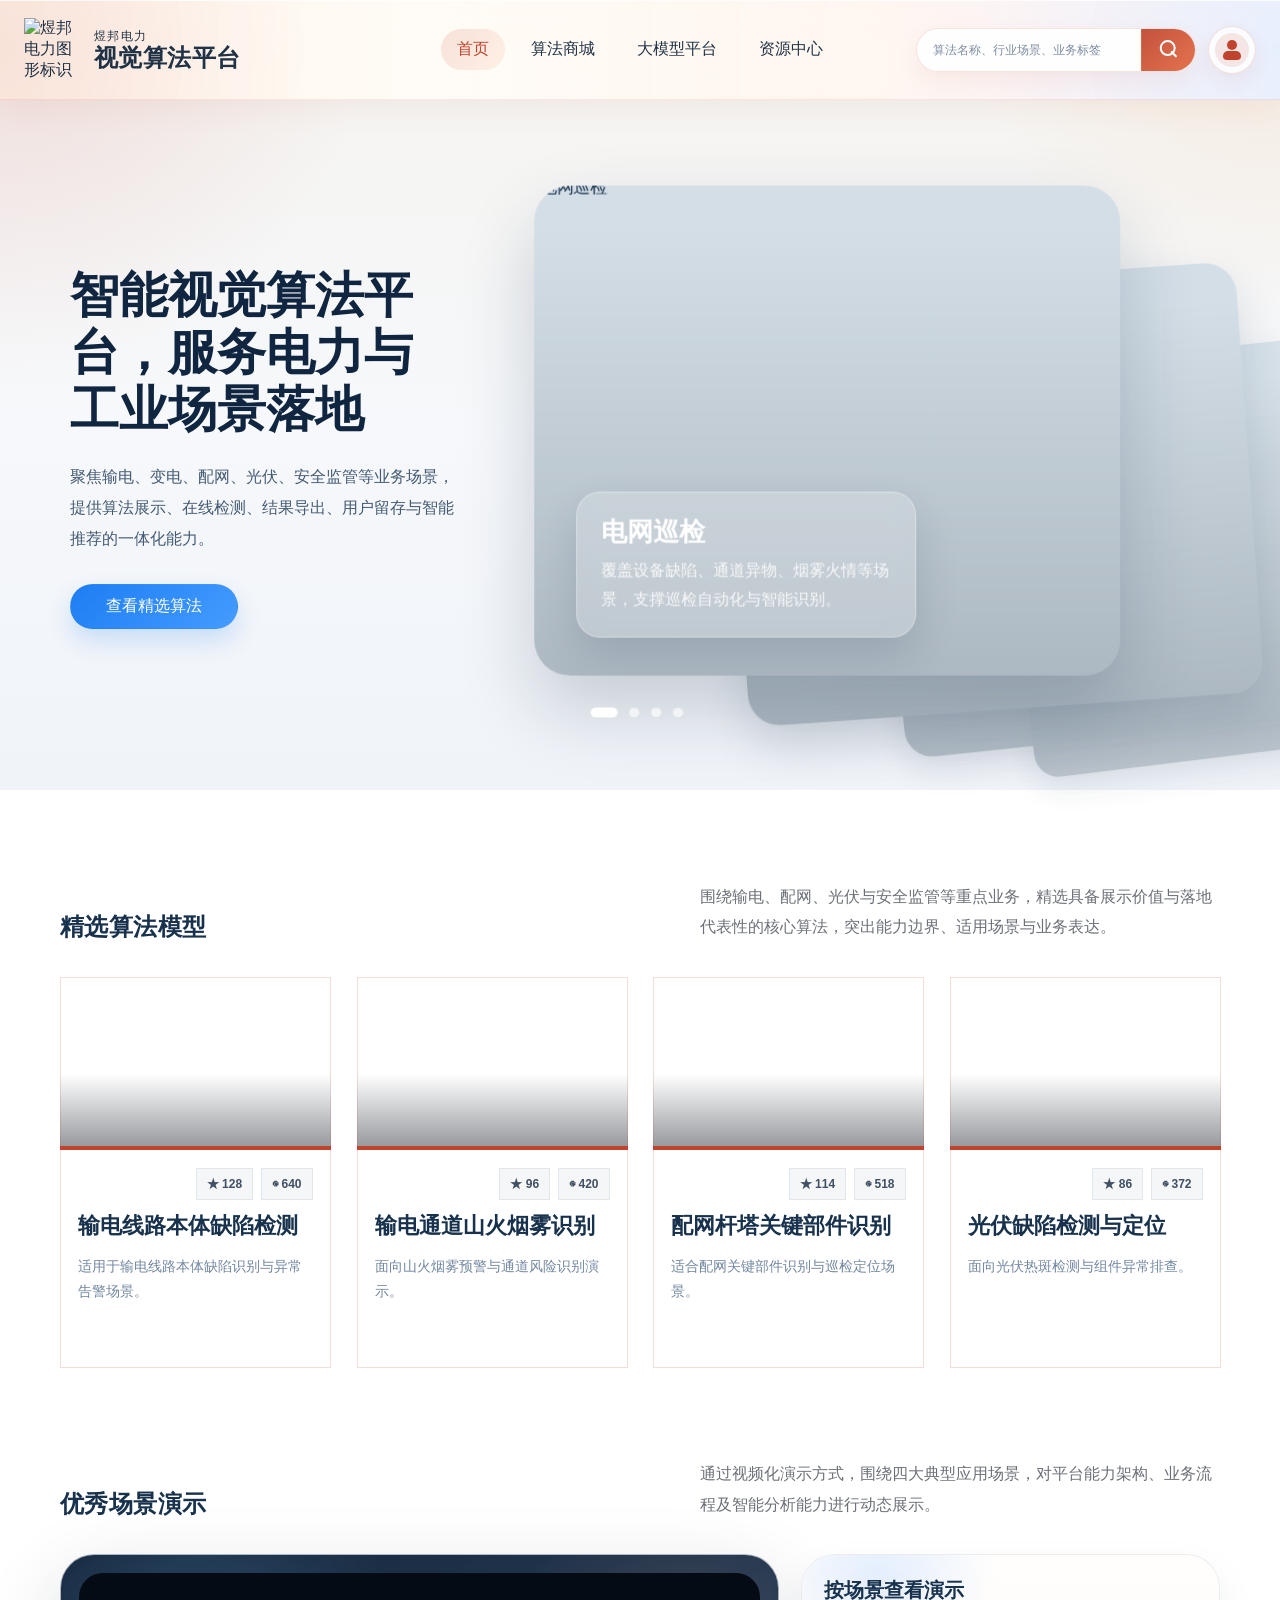
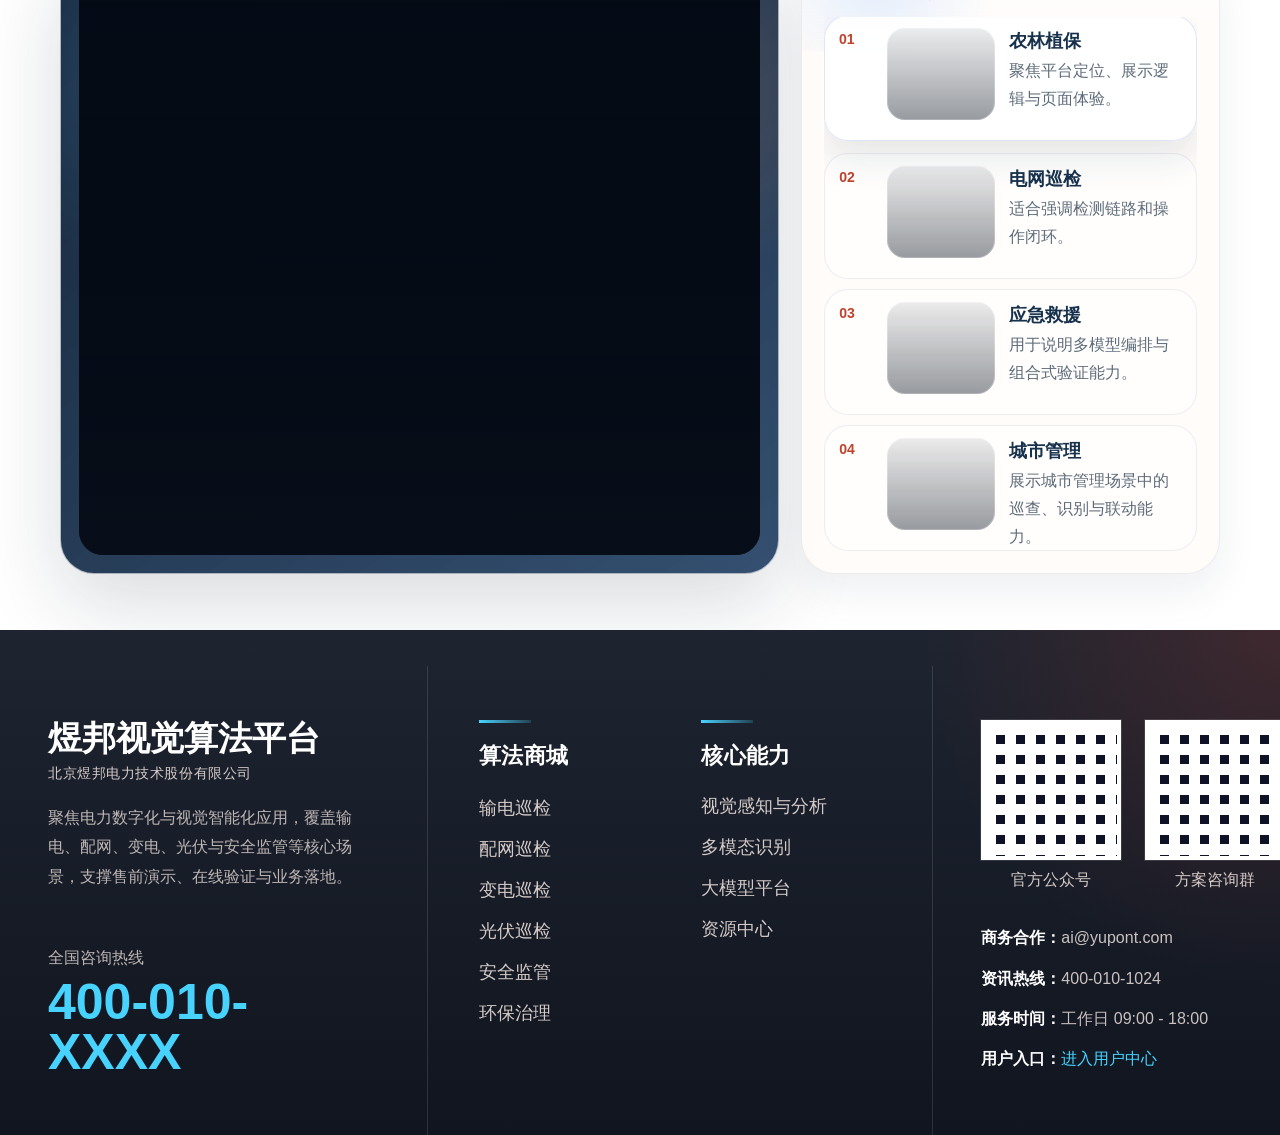
==== commit 15bd454e: "update:首页增加优秀场景演示板块" ====
--- a/Model/index.html
+++ b/Model/index.html
@@ -43,18 +43,18 @@
         </div>
       </section>
 
-      <section class="home-section solution-band home-band-contrast-b">
+      <section class="home-section demo-band home-band-contrast-b">
         <div class="section-inner">
           <div class="section-head home-head split-head">
             <div>
-              <p class="eyebrow">Industry Solutions</p>
+              <p class="eyebrow">Demo Reel</p>
               <h2>行业解决方案</h2>
             </div>
             <p class="section-intro">围绕电力巡检、安全监管、光伏运维与环保治理等核心场景，构建从算法能力到业务方案的成体系解决入口。</p>
           </div>
-          <div class="solution-showcase">
-            <div class="solution-feature" id="solutionFeature"></div>
-            <div class="solution-list-grid" id="industryGrid"></div>
+          <div class="demo-showcase" id="demoShowcase">
+            <div class="demo-stage-panel" id="demoStagePanel"></div>
+            <div class="demo-playlist-panel" id="demoPlaylistPanel"></div>
           </div>
         </div>
       </section>
--- a/Model/styles.css
+++ b/Model/styles.css
@@ -2107,6 +2107,507 @@
   line-height: 1.85;
 }
 
+.demo-band {
+  position: relative;
+}
+
+.demo-band .section-head h2,
+.demo-band .section-head .section-intro {
+  color: transparent;
+}
+
+.demo-band .section-head h2::before,
+.demo-band .section-head .section-intro::before {
+  color: inherit;
+}
+
+.demo-band .section-head h2::before {
+  content: "演示视频中心";
+  color: #18324d;
+}
+
+/* .demo-band .section-head .section-intro::before {
+  content: "将方案介绍替换为更直观的演示视频入口，以沉浸式播放器、重点能力标签和章节式列表展示平台能力，兼顾业务表达与页面美观。";
+  color: #445a72;
+} */
+
+.demo-showcase {
+  display: grid;
+  grid-template-columns: minmax(0, 1.58fr) minmax(320px, 0.92fr);
+  gap: 28px;
+  align-items: stretch;
+}
+
+.demo-stage-panel,
+.demo-playlist-panel {
+  min-width: 0;
+}
+
+.demo-stage-shell,
+.demo-playlist-shell {
+  height: 100%;
+}
+
+.demo-stage-shell {
+  display: grid;
+  gap: 20px;
+}
+
+.demo-stage-frame {
+  --demo-shadow: 0 28px 80px rgba(11, 29, 52, 0.16);
+  position: relative;
+  overflow: hidden;
+  min-height: 620px;
+  height: 100%;
+  padding: 18px;
+  border: 1px solid rgba(255, 255, 255, 0.62);
+  border-radius: 34px;
+  background:
+    radial-gradient(circle at 18% 18%, rgba(112, 190, 255, 0.22), transparent 28%),
+    radial-gradient(circle at 86% 22%, rgba(255, 158, 102, 0.18), transparent 24%),
+    linear-gradient(145deg, rgba(11, 28, 49, 0.96), rgba(24, 55, 92, 0.88));
+  box-shadow: var(--demo-shadow);
+}
+
+.demo-stage-glow {
+  position: absolute;
+  inset: 28px;
+  border-radius: 24px;
+  background: linear-gradient(180deg, rgba(255, 255, 255, 0.08), rgba(255, 255, 255, 0));
+  pointer-events: none;
+}
+
+.demo-stage-video {
+  position: absolute;
+  inset: 18px;
+  width: calc(100% - 36px);
+  height: calc(100% - 36px);
+  border-radius: 24px;
+  object-fit: cover;
+  background:
+    linear-gradient(180deg, rgba(7, 12, 20, 0.18), rgba(7, 12, 20, 0.46)),
+    #09121f;
+}
+
+.demo-stage-frame.is-poster-mode .demo-stage-video {
+  filter: saturate(0.9) contrast(1.04) brightness(0.9);
+}
+
+.demo-stage-frame::after {
+  content: "";
+  position: absolute;
+  inset: 18px;
+  border-radius: 24px;
+  background:
+    linear-gradient(180deg, rgba(8, 15, 26, 0) 0%, rgba(8, 15, 26, 0.16) 44%, rgba(8, 15, 26, 0.8) 100%);
+  pointer-events: none;
+}
+
+.demo-stage-overlay {
+  position: relative;
+  z-index: 1;
+  display: flex;
+  flex-direction: column;
+  justify-content: space-between;
+  min-height: 524px;
+  gap: 28px;
+  padding: 18px;
+}
+
+.demo-stage-badge-row {
+  display: flex;
+  align-items: center;
+  gap: 12px;
+}
+
+.demo-live-pill,
+.demo-duration-pill,
+.demo-chip {
+  display: inline-flex;
+  align-items: center;
+  justify-content: center;
+  border-radius: 999px;
+}
+
+.demo-live-pill {
+  padding: 10px 16px;
+  background: rgba(255, 255, 255, 0.12);
+  border: 1px solid rgba(255, 255, 255, 0.22);
+  color: #f6f8fb;
+  font-size: 12px;
+  letter-spacing: 0.08em;
+  text-transform: uppercase;
+  backdrop-filter: blur(12px);
+}
+
+.demo-duration-pill {
+  padding: 9px 14px;
+  background: rgba(6, 13, 23, 0.42);
+  color: rgba(255, 255, 255, 0.84);
+  font-size: 12px;
+  border: 1px solid rgba(255, 255, 255, 0.12);
+}
+
+.demo-stage-copy {
+  max-width: 520px;
+  margin-top: auto;
+}
+
+.demo-stage-copy .eyebrow {
+  color: rgba(222, 236, 255, 0.76);
+}
+
+.demo-stage-copy h3 {
+  margin: 0 0 16px;
+  color: #ffffff;
+  font-size: clamp(34px, 3vw, 52px);
+  line-height: 1.05;
+}
+
+.demo-stage-copy p:last-child {
+  margin: 0;
+  color: rgba(239, 244, 251, 0.86);
+  font-size: 16px;
+  line-height: 1.9;
+}
+
+.demo-stage-actions {
+  display: flex;
+  flex-wrap: wrap;
+  gap: 14px;
+}
+
+.demo-stage-actions .primary-btn,
+.demo-stage-actions .ghost-btn {
+  min-width: 170px;
+}
+
+.demo-ghost-link {
+  border-color: rgba(255, 255, 255, 0.16);
+  color: #eff5fb;
+  background: rgba(255, 255, 255, 0.06);
+}
+
+.demo-stage-foot {
+  display: grid;
+  grid-template-columns: 0.88fr 1.12fr;
+  gap: 18px;
+}
+
+.demo-stage-meta,
+.demo-stage-summary,
+.demo-metric-card,
+.demo-playlist-shell {
+  border: 1px solid rgba(19, 44, 74, 0.08);
+  background: rgba(255, 252, 248, 0.84);
+  box-shadow: 0 18px 40px rgba(19, 44, 74, 0.07);
+  backdrop-filter: blur(10px);
+}
+
+.demo-stage-meta,
+.demo-stage-summary {
+  min-height: 100%;
+  padding: 22px 24px;
+  border-radius: 24px;
+}
+
+.demo-stage-kicker {
+  margin: 0 0 14px;
+  color: #8a5238;
+  font-size: 12px;
+  letter-spacing: 0.12em;
+  text-transform: uppercase;
+}
+
+.demo-chip-row {
+  display: flex;
+  flex-wrap: wrap;
+  gap: 10px;
+}
+
+.demo-chip {
+  padding: 10px 14px;
+  background: linear-gradient(135deg, rgba(255, 255, 255, 0.94), rgba(243, 235, 225, 0.96));
+  color: #18324d;
+  font-size: 13px;
+  font-weight: 600;
+  box-shadow: inset 0 0 0 1px rgba(24, 50, 77, 0.06);
+}
+
+.demo-highlight-list {
+  margin: 0;
+  padding-left: 18px;
+  color: #516071;
+  line-height: 1.9;
+}
+
+.demo-highlight-list li + li {
+  margin-top: 8px;
+}
+
+.demo-metric-grid {
+  display: grid;
+  grid-template-columns: repeat(3, minmax(0, 1fr));
+  gap: 16px;
+}
+
+.demo-metric-card {
+  padding: 18px 20px;
+  border-radius: 22px;
+}
+
+.demo-metric-card span {
+  display: block;
+  color: #7f8b97;
+  font-size: 12px;
+  letter-spacing: 0.08em;
+  text-transform: uppercase;
+}
+
+.demo-metric-card strong {
+  display: block;
+  margin-top: 10px;
+  color: #132c47;
+  font-size: 24px;
+  line-height: 1.2;
+}
+
+.demo-playlist-shell {
+  position: relative;
+  display: grid;
+  gap: 20px;
+  padding: 26px;
+  border-radius: 34px;
+  overflow: hidden;
+}
+
+.demo-playlist-shell::before {
+  content: "";
+  position: absolute;
+  inset: 0 0 auto;
+  height: 160px;
+  background:
+    radial-gradient(circle at 18% 22%, rgba(103, 166, 255, 0.18), transparent 34%),
+    linear-gradient(180deg, rgba(255, 255, 255, 0.7), rgba(255, 255, 255, 0));
+  pointer-events: none;
+}
+
+.demo-playlist-head,
+.demo-playlist {
+  position: relative;
+  z-index: 1;
+}
+
+.demo-playlist-head h3 {
+  margin: 0 0 12px;
+  font-size: 34px;
+  line-height: 1.08;
+}
+
+.demo-playlist-head p:last-child {
+  margin: 0;
+  color: #5a6877;
+  line-height: 1.85;
+}
+
+.demo-playlist {
+  display: grid;
+  gap: 14px;
+}
+
+.demo-playlist-item {
+  display: grid;
+  grid-template-columns: auto 108px minmax(0, 1fr);
+  align-items: start;
+  gap: 14px;
+  width: 100%;
+  padding: 12px 14px 11px;
+  border: 1px solid rgba(19, 44, 74, 0.08);
+  border-radius: 24px;
+  background: rgba(255, 255, 255, 0.72);
+  text-align: left;
+  cursor: pointer;
+  transition: transform 0.26s ease, box-shadow 0.26s ease, border-color 0.26s ease, background 0.26s ease;
+}
+
+.demo-playlist-item:hover,
+.demo-playlist-item.is-active {
+  transform: translateY(-2px);
+  border-color: rgba(108, 146, 216, 0.22);
+  background: rgba(255, 255, 255, 0.94);
+  box-shadow: 0 18px 36px rgba(22, 48, 78, 0.1);
+}
+
+.demo-playlist-index {
+  align-self: start;
+  min-width: 34px;
+  color: #bf432d;
+  font-size: 14px;
+  font-weight: 700;
+  line-height: 1.7;
+}
+
+.demo-playlist-thumb {
+  display: block;
+  width: 108px;
+  height: 92px;
+  border-radius: 18px;
+  background-size: cover;
+  background-position: center;
+  box-shadow: inset 0 0 0 1px rgba(255, 255, 255, 0.24);
+}
+
+.demo-playlist-copy {
+  display: grid;
+  gap: 4px;
+  align-content: start;
+  padding-top: 1px;
+  min-width: 0;
+}
+
+.demo-playlist-copy strong {
+  color: #18324d;
+  font-size: 18px;
+  line-height: 1.35;
+}
+
+.demo-playlist-copy small,
+.demo-playlist-copy em {
+  font-style: normal;
+}
+
+.demo-playlist-copy small {
+  color: #8b6148;
+  font-size: 12px;
+  letter-spacing: 0.08em;
+  text-transform: uppercase;
+}
+
+.demo-playlist-copy em {
+  color: #5d6b79;
+  line-height: 1.75;
+}
+
+.demo-band .section-head h2,
+.demo-band .section-head .section-intro {
+  color: inherit;
+}
+
+.demo-band .section-head h2::before,
+.demo-band .section-head .section-intro::before {
+  content: none;
+}
+
+.demo-band .split-head .section-intro {
+  max-width: 520px;
+  margin: 0;
+  color: #6c7078;
+  line-height: 1.9;
+}
+
+.demo-band .section-inner {
+  width: min(1240px, calc(100% - 120px));
+}
+
+.demo-showcase {
+  gap: 22px;
+  align-items: stretch;
+}
+
+.demo-stage-shell {
+  gap: 0;
+  height: 100%;
+}
+
+.demo-stage-panel {
+  display: flex;
+}
+
+.demo-stage-panel .demo-stage-shell {
+  width: 100%;
+}
+
+.demo-band {
+  padding-bottom: 56px;
+}
+
+.demo-stage-overlay {
+  justify-content: flex-end;
+  align-items: center;
+  min-height: 100%;
+  padding: 24px;
+  opacity: 0;
+  transition: opacity 0.24s ease;
+  pointer-events: none;
+}
+
+.demo-stage-frame:hover .demo-stage-overlay,
+.demo-stage-frame:focus-within .demo-stage-overlay {
+  opacity: 1;
+  pointer-events: auto;
+}
+
+.demo-stage-actions {
+  justify-content: center;
+  transform: translateY(10px);
+  transition: transform 0.24s ease;
+}
+
+.demo-stage-frame:hover .demo-stage-actions,
+.demo-stage-frame:focus-within .demo-stage-actions {
+  transform: translateY(0);
+}
+
+.demo-metric-grid {
+  display: none;
+}
+
+.demo-stage-foot,
+.demo-stage-meta,
+.demo-stage-summary,
+.demo-stage-kicker,
+.demo-chip-row,
+.demo-highlight-list {
+  display: none;
+}
+
+.demo-playlist-shell {
+  gap: 14px;
+  padding: 22px;
+  margin-top: 0;
+  height: 620px;
+  grid-template-rows: auto minmax(0, 1fr);
+  align-self: stretch;
+}
+
+.demo-playlist-shell::before {
+  height: 96px;
+}
+
+.demo-playlist-head strong {
+  display: block;
+  margin: 0;
+  color: #18324d;
+  font-size: 20px;
+  line-height: 1.3;
+}
+
+.demo-playlist {
+  gap: 10px;
+  grid-template-rows: repeat(4, minmax(0, 1fr));
+  overflow: hidden;
+  padding-right: 0;
+  align-content: start;
+}
+
+.demo-playlist-copy {
+  gap: 4px;
+}
+
+.demo-scene-tag {
+  display: none;
+}
+
 .proof-layout {
   display: grid;
   gap: 28px;
@@ -3978,6 +4479,19 @@
     grid-template-columns: 1fr 1fr;
   }
 
+  .demo-showcase,
+  .demo-stage-foot {
+    grid-template-columns: 1fr;
+  }
+
+  .demo-stage-frame {
+    min-height: 520px;
+  }
+
+  .demo-metric-grid {
+    grid-template-columns: repeat(3, minmax(0, 1fr));
+  }
+
   .resource-hub,
   .resource-actions {
     grid-template-columns: 1fr;
@@ -4043,6 +4557,71 @@
   .solution-list-grid {
     grid-template-columns: 1fr;
     padding: 24px 22px;
+  }
+
+  .demo-showcase {
+    gap: 20px;
+  }
+
+  .demo-stage-foot,
+  .demo-playlist-shell {
+    margin-top: 0;
+  }
+
+  .demo-playlist-shell {
+    height: auto;
+  }
+
+  .demo-stage-frame {
+    min-height: 420px;
+    padding: 14px;
+    border-radius: 28px;
+  }
+
+  .demo-stage-video,
+  .demo-stage-frame::after {
+    inset: 14px;
+    width: calc(100% - 28px);
+    height: calc(100% - 28px);
+    border-radius: 20px;
+  }
+
+  .demo-stage-overlay {
+    min-height: 392px;
+    padding: 12px;
+  }
+
+  .demo-stage-copy h3,
+  .demo-playlist-head h3 {
+    font-size: 30px;
+  }
+
+  .demo-stage-actions {
+    flex-direction: column;
+    align-items: stretch;
+  }
+
+  .demo-stage-actions .primary-btn,
+  .demo-stage-actions .ghost-btn {
+    min-width: 0;
+    width: 100%;
+  }
+
+  .demo-metric-grid {
+    grid-template-columns: 1fr;
+  }
+
+  .demo-playlist-shell {
+    padding: 22px;
+    border-radius: 28px;
+  }
+
+  .demo-playlist-item {
+    grid-template-columns: auto 1fr;
+  }
+
+  .demo-playlist-thumb {
+    display: none;
   }
 
   .resource-feature-card,
@@ -7725,8 +8304,9 @@
   height: 100%;
   object-fit: cover;
   object-position: center center;
+  opacity: 1;
   transform: scale(1.01);
-  transition: transform 5s ease, filter 0.72s ease;
+  transition: transform 5s ease, filter 0.72s ease, opacity 0.3s ease;
 }
 
 .page-home .home-hero .hero-slide[data-hero-slide="2"] .hero-image {
@@ -7753,6 +8333,7 @@
 }
 
 .page-home .home-hero .hero-slide.is-next .hero-image {
+  opacity: 1;
   transform: scale(1.018);
   filter: saturate(1) brightness(0.94) contrast(1.04);
 }
